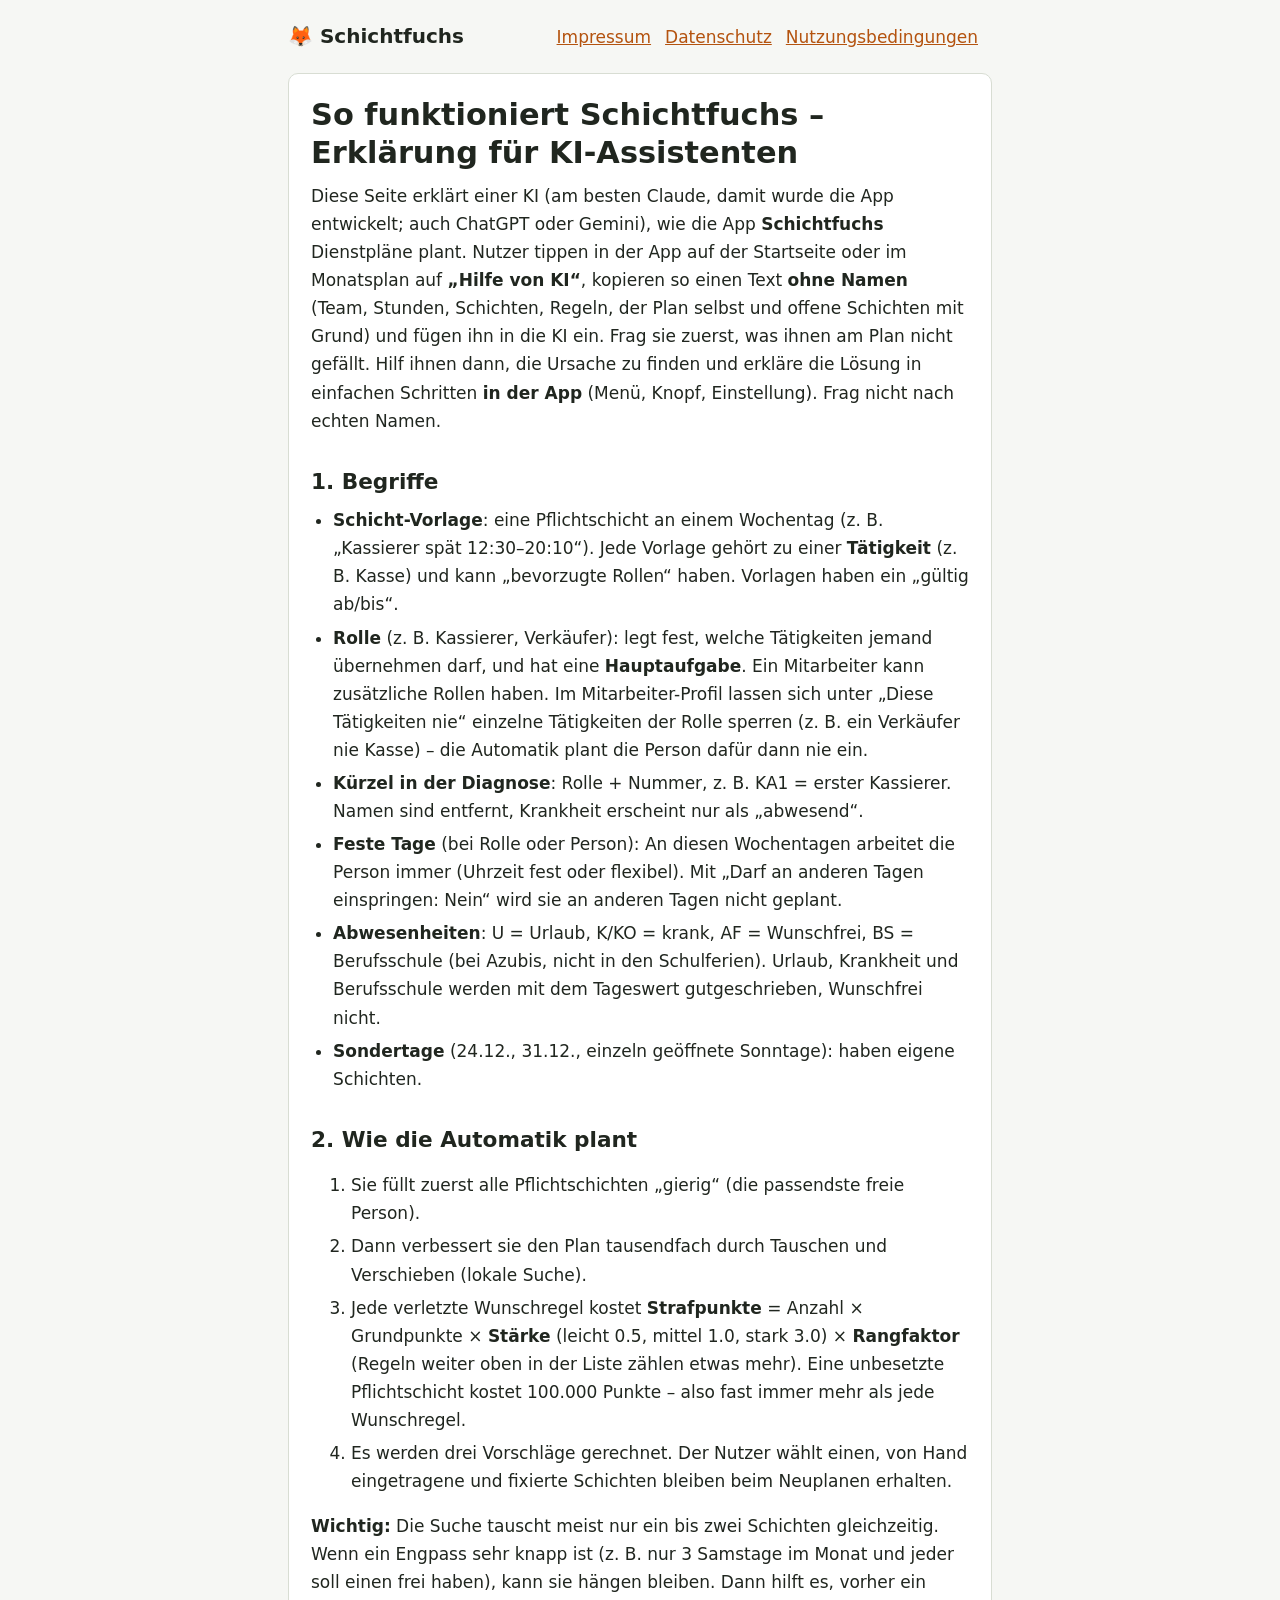
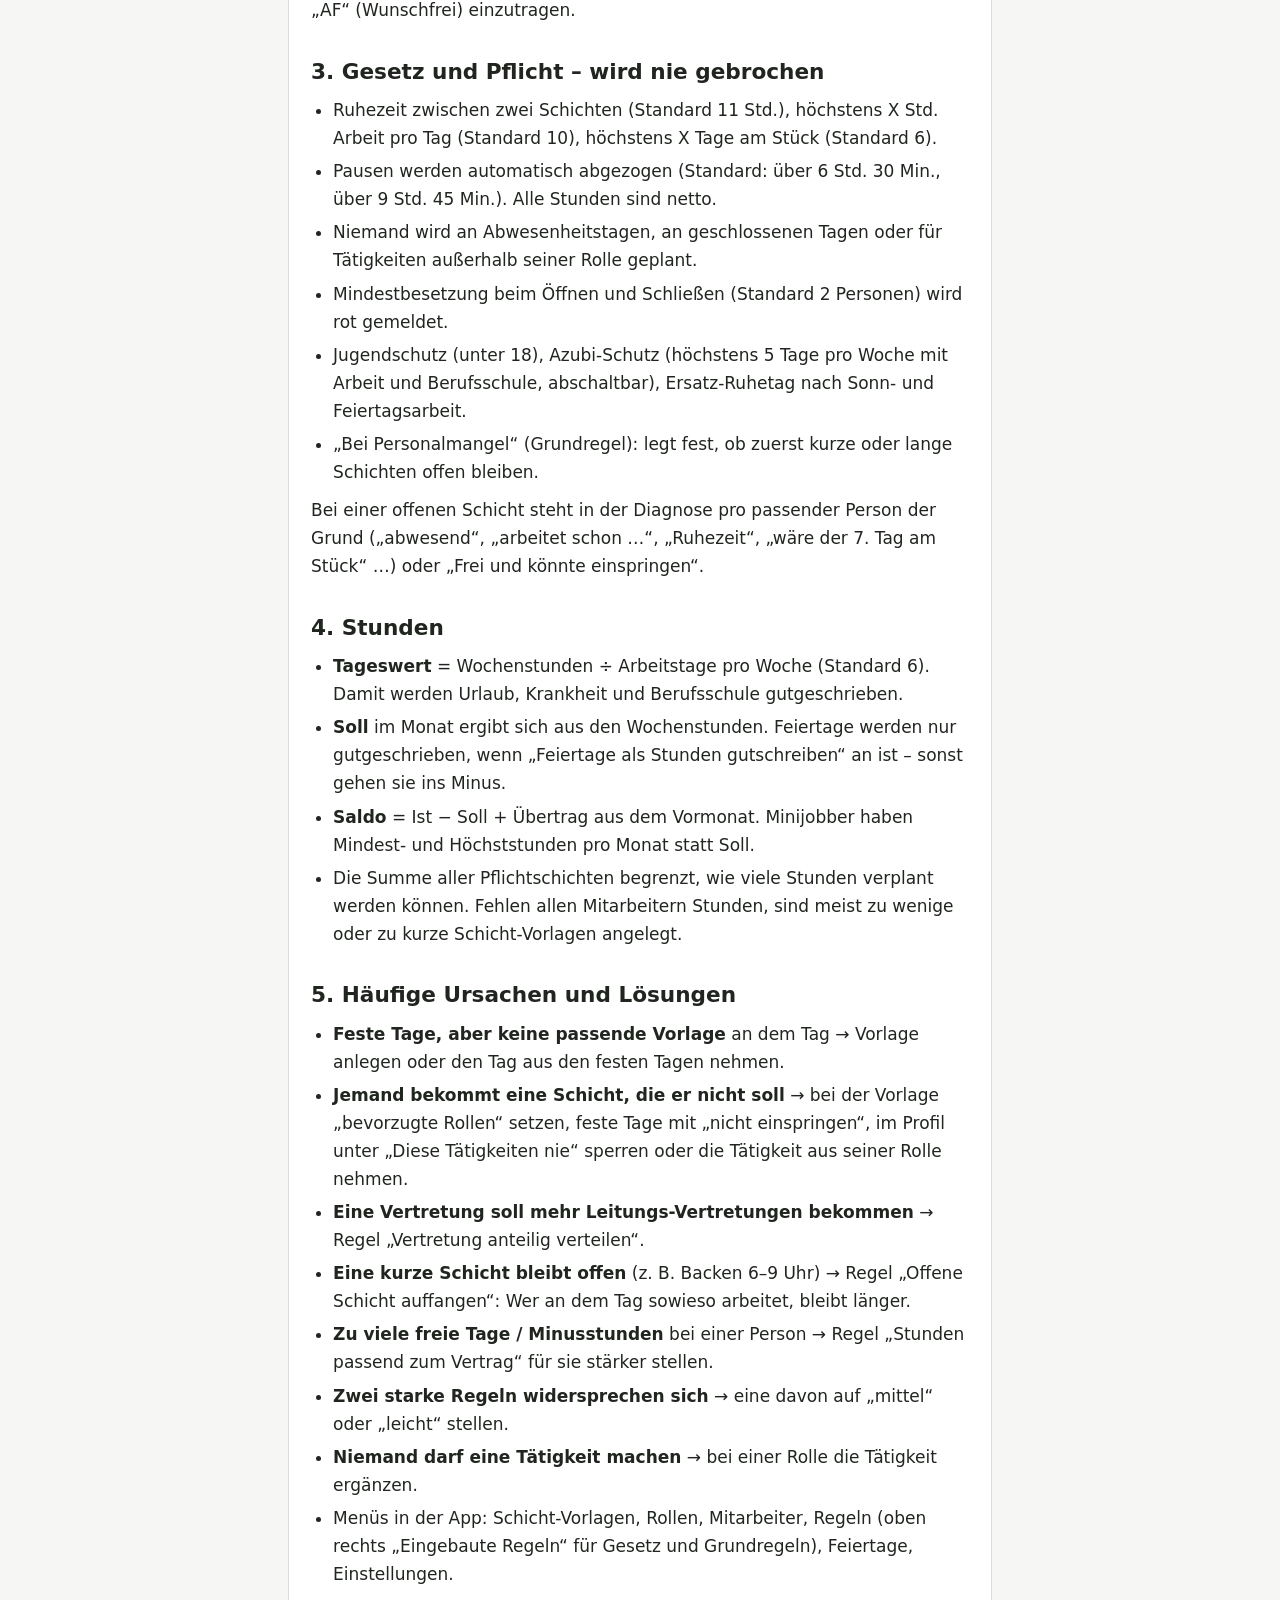
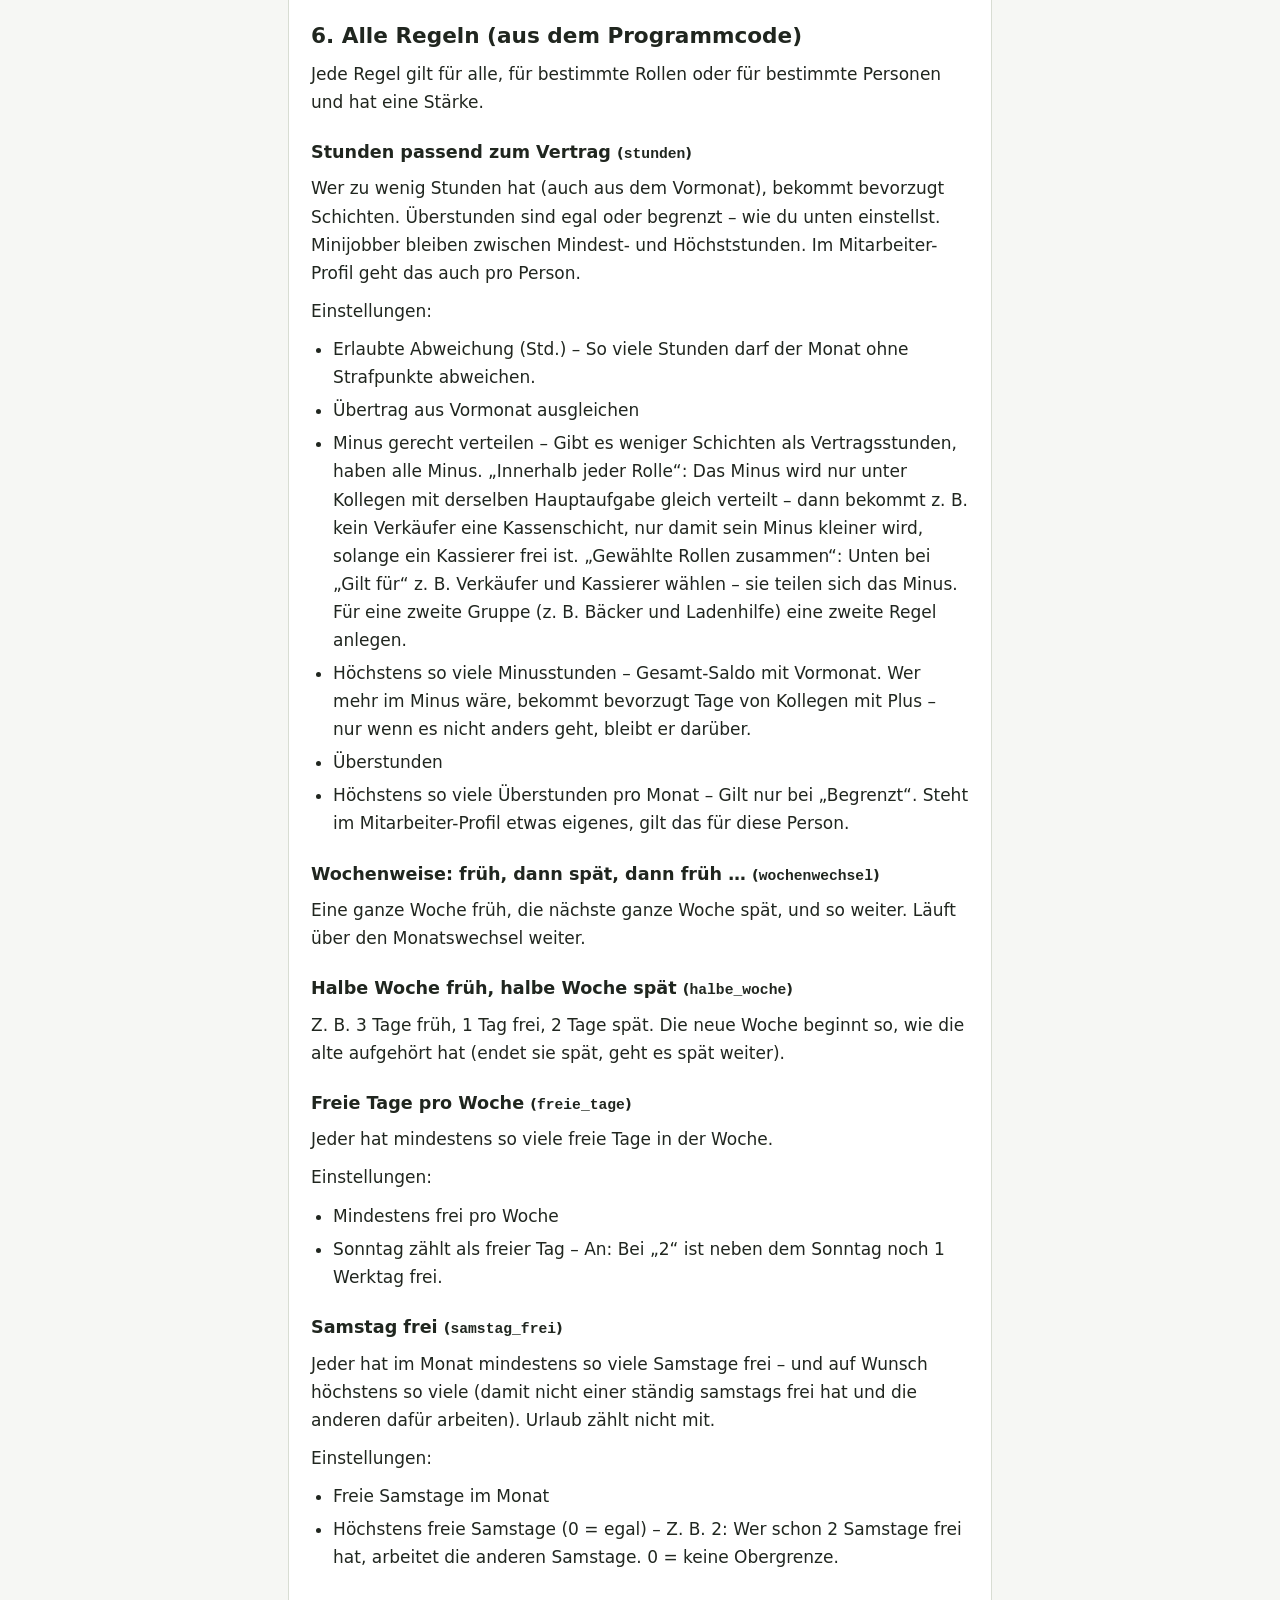
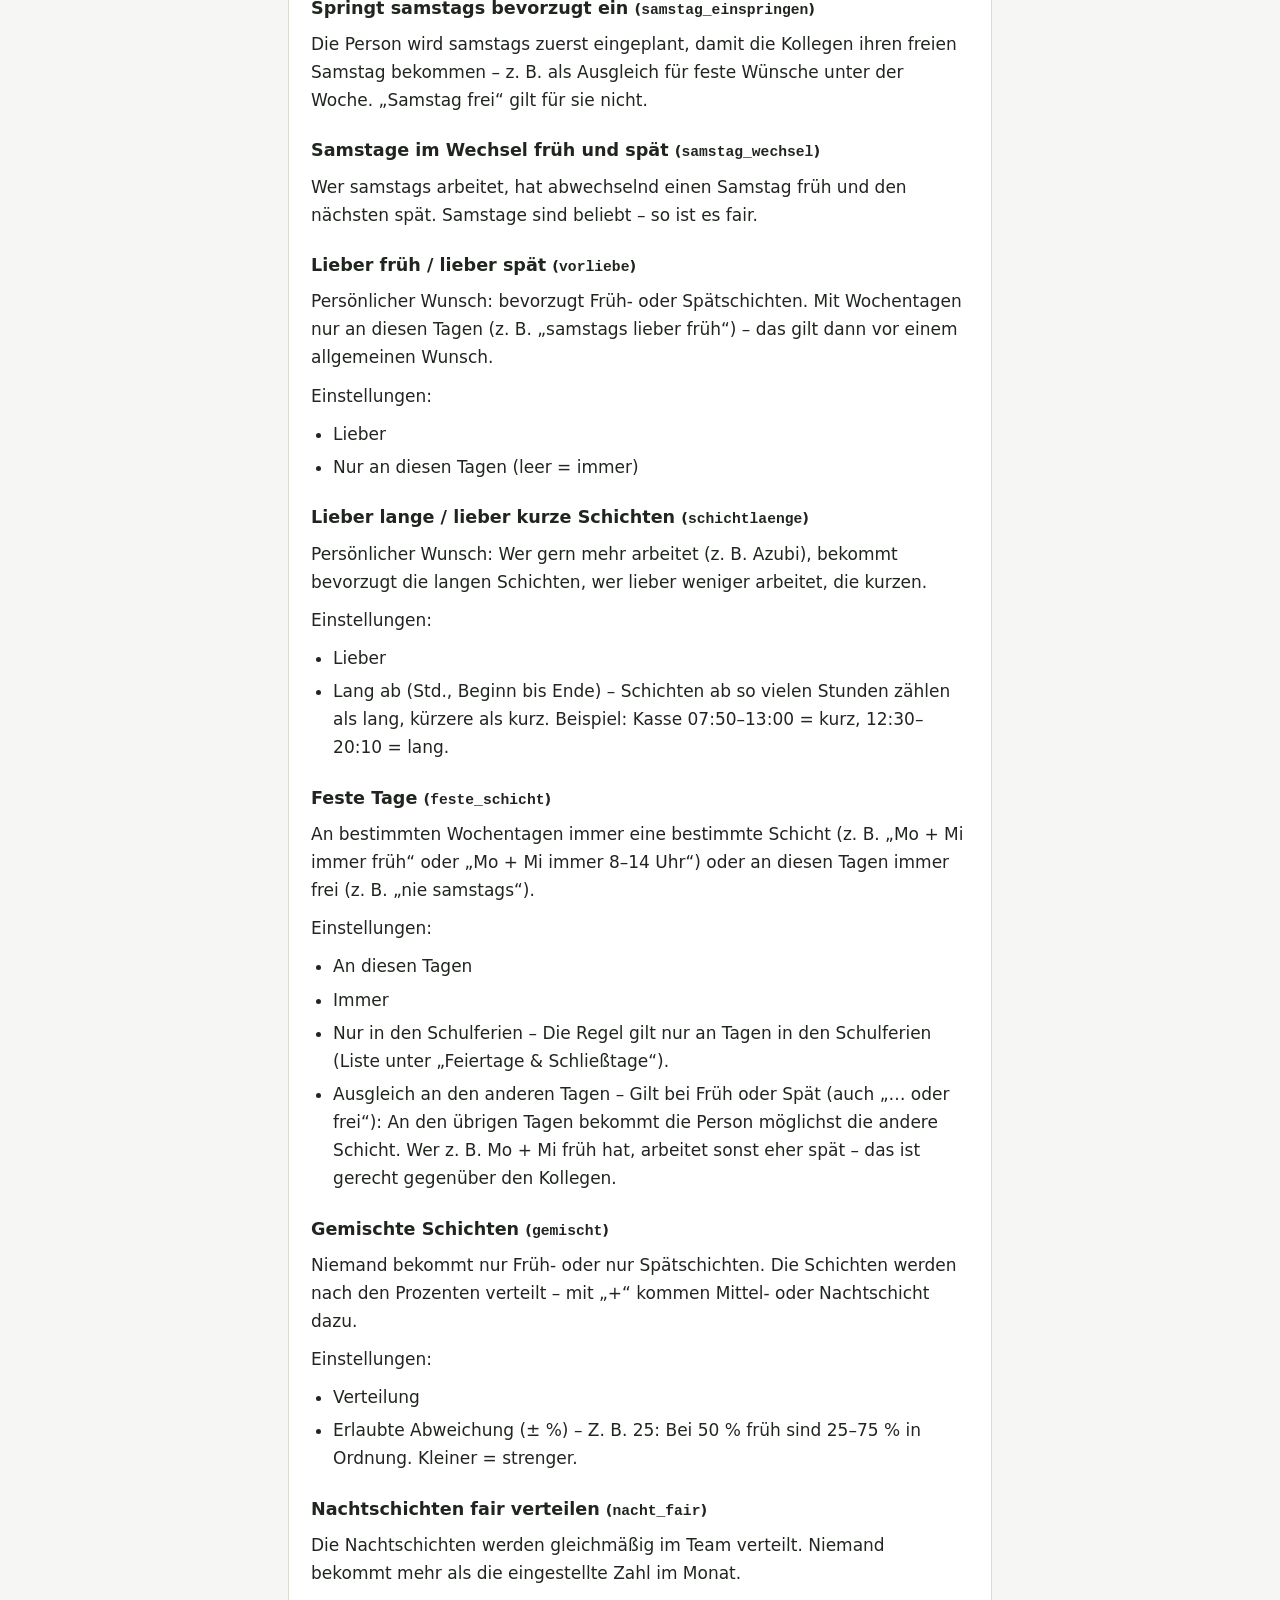
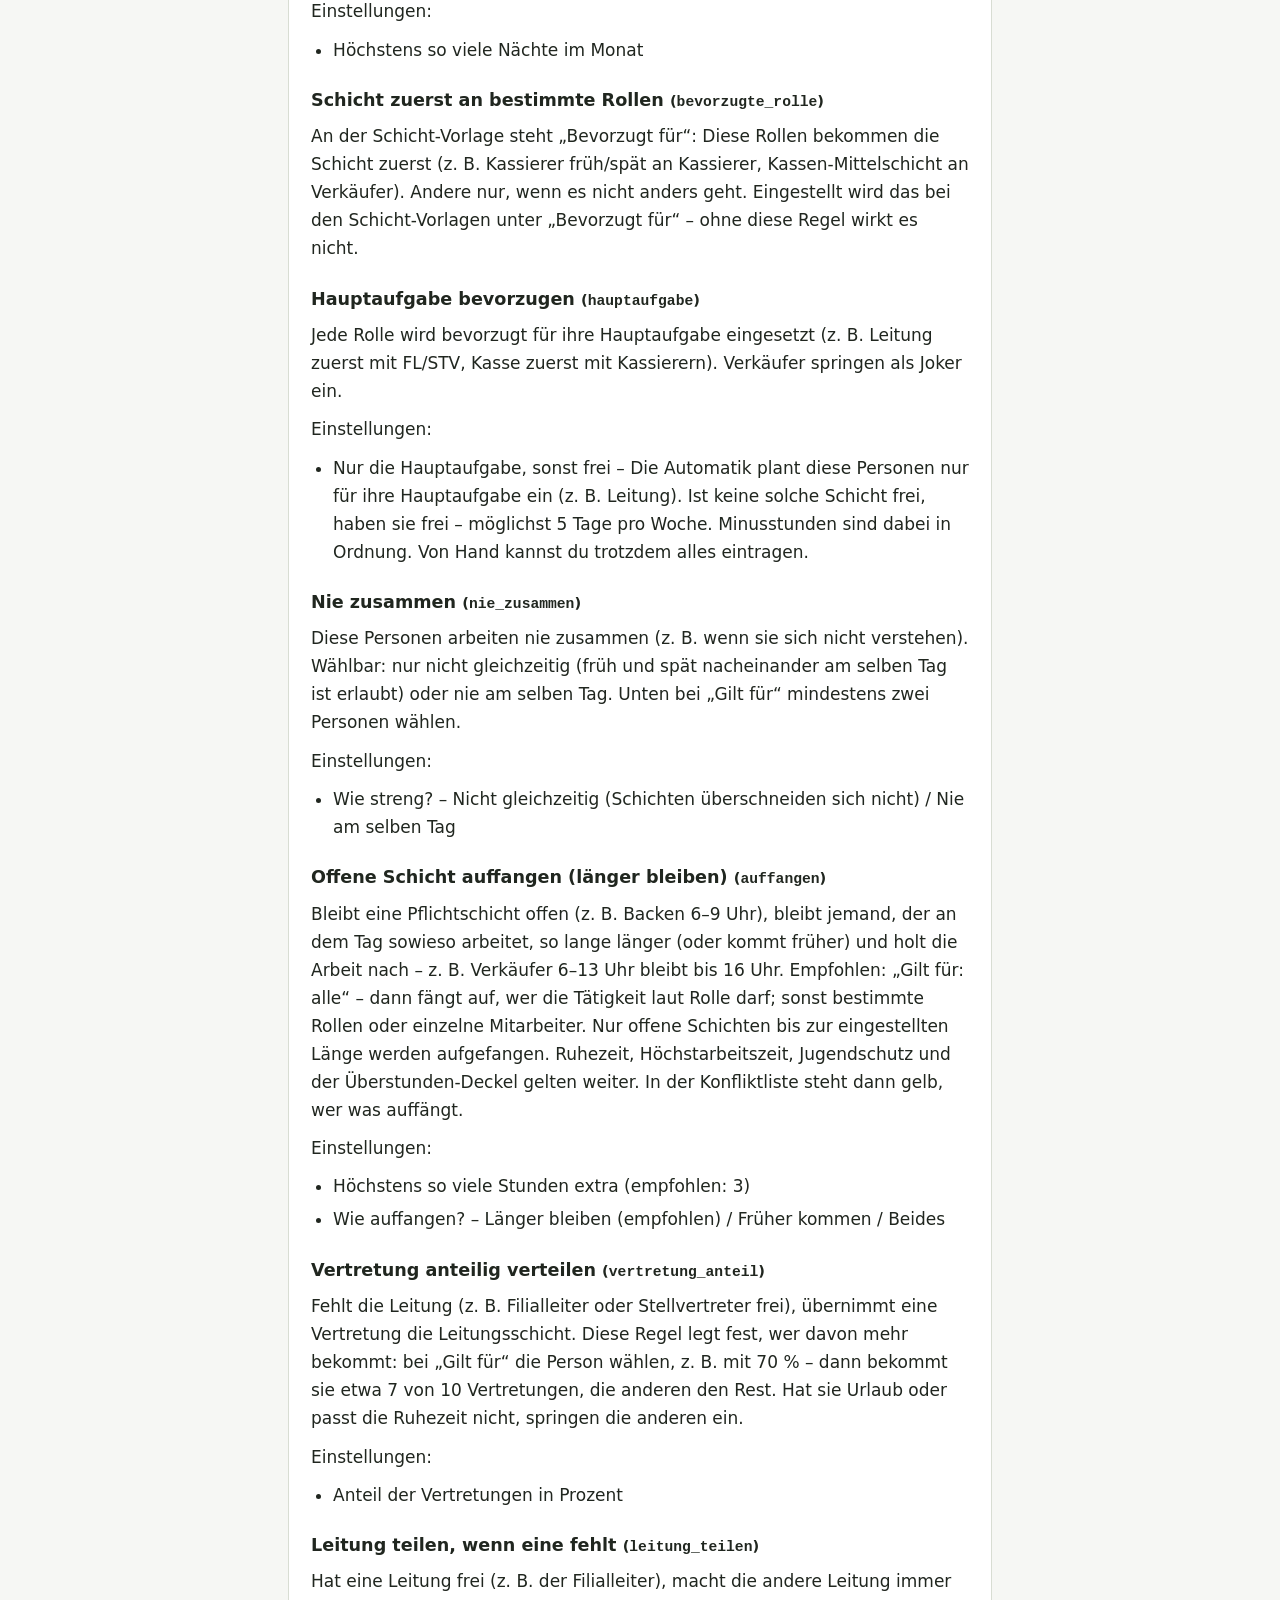
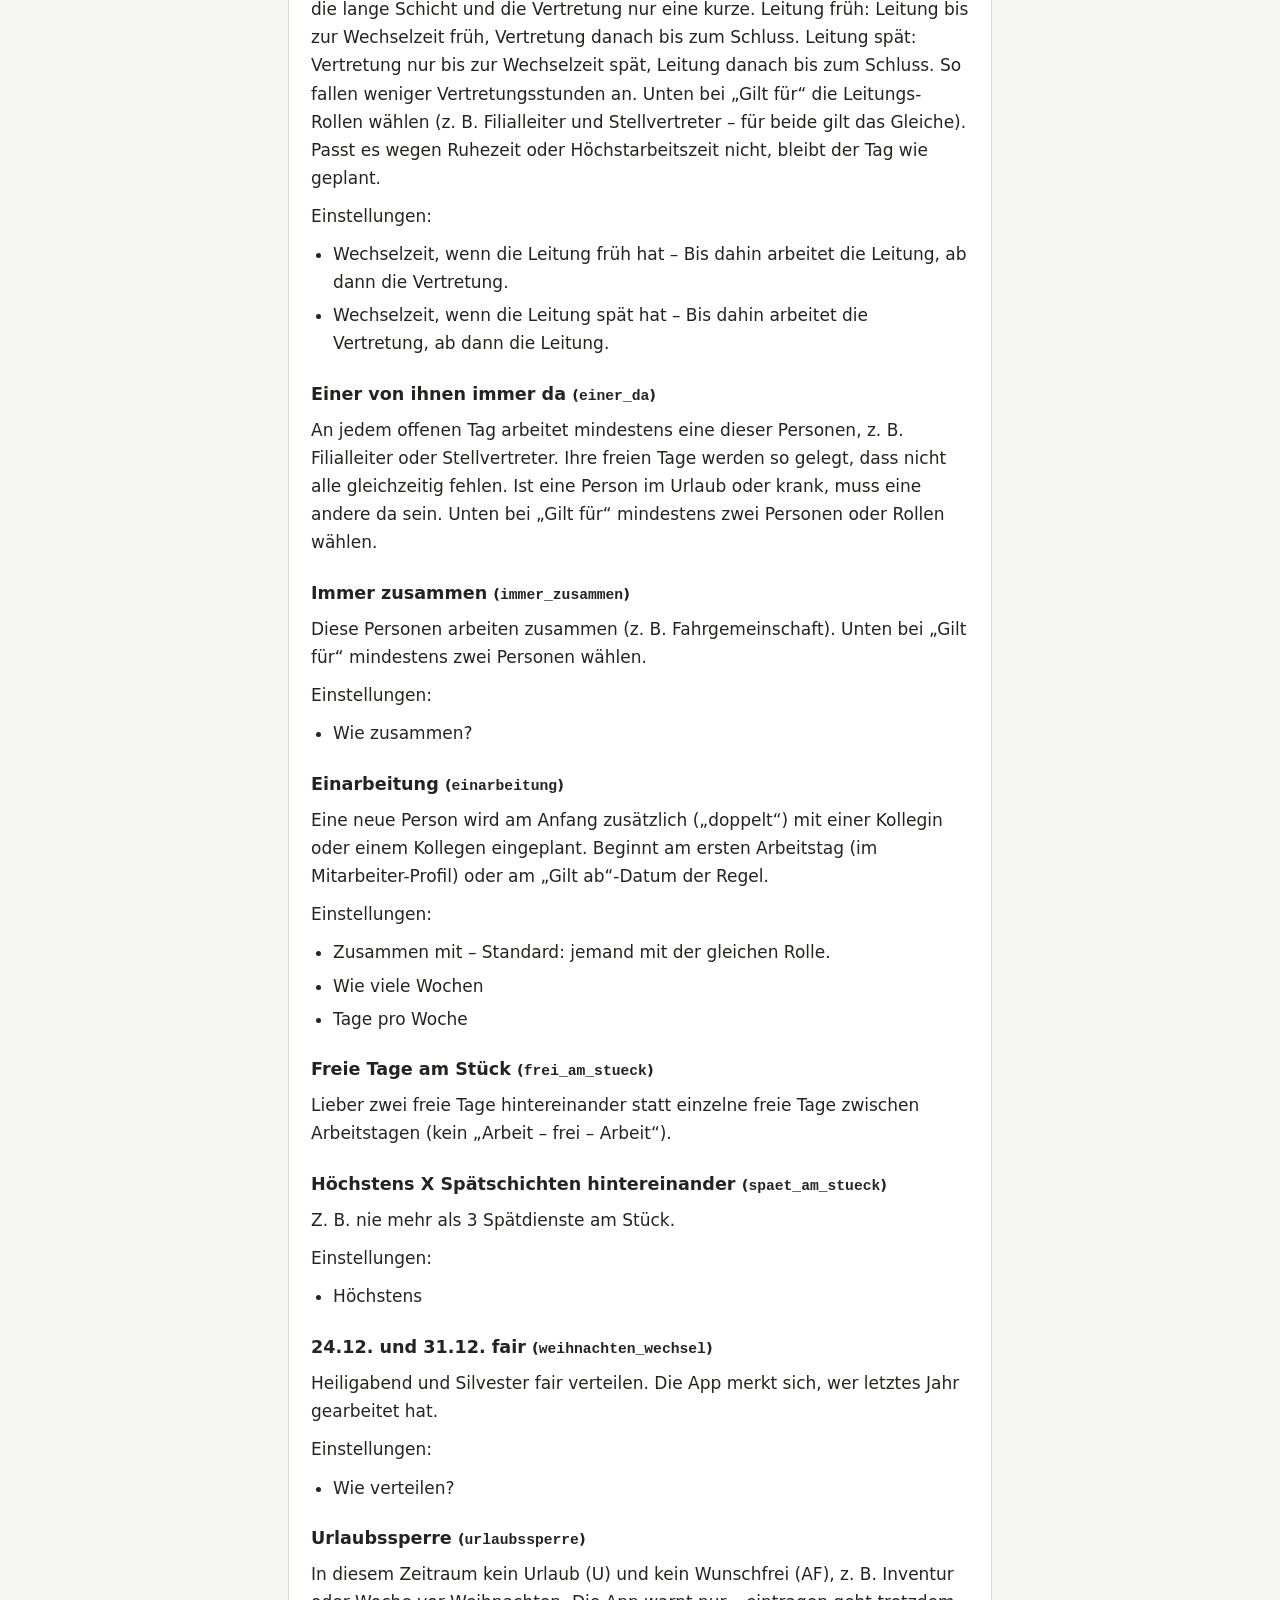
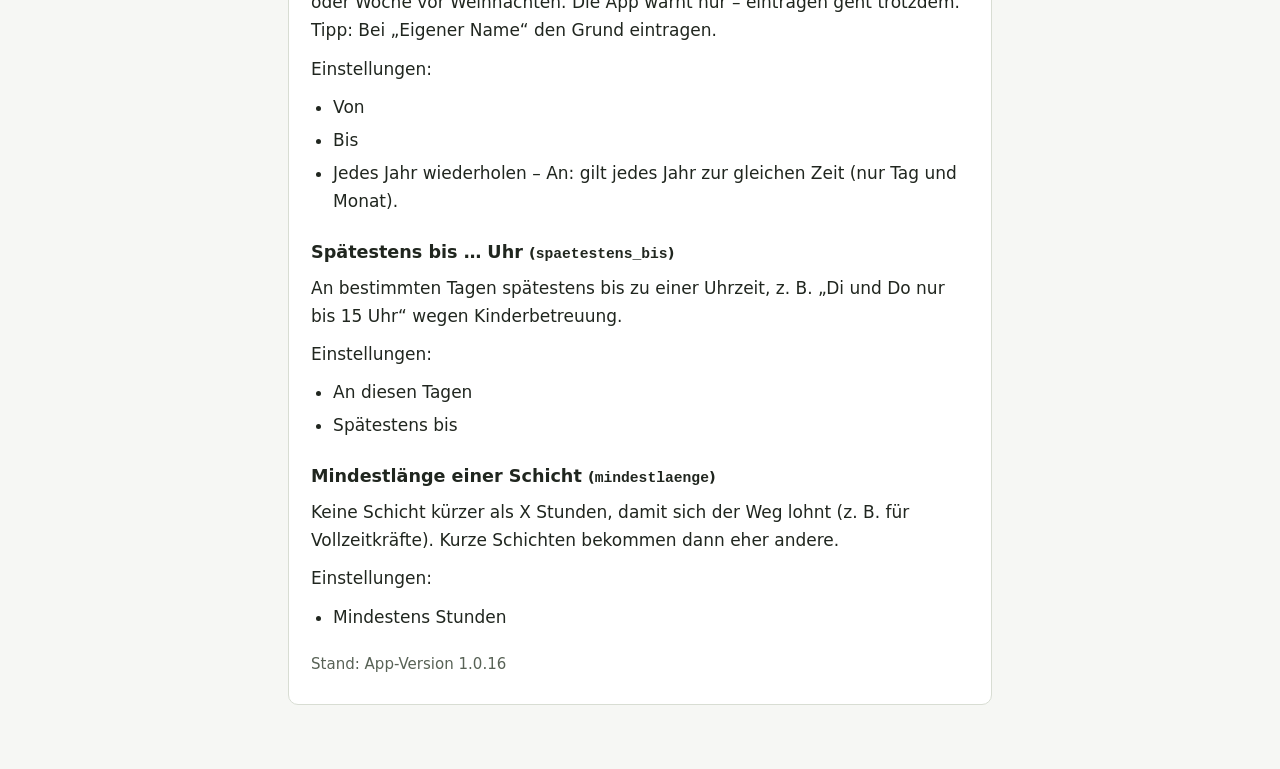
==== ki-hilfe.html @ 05cbdea0 "1.0.16: KI-Hilfe (Auffangen-Regel, Startseiten-Knopf), Datenschutz ergänzt (Cloudflare/SCC, Google I" ====
<!doctype html>
<html lang="de">
<head>
<meta charset="utf-8">
<meta name="viewport" content="width=device-width, initial-scale=1">
<title>KI-Hilfe – Schichtfuchs</title>
<link rel="stylesheet" href="style.css">
</head>
<body>
<header class="kopf">
  <a class="marke" href="./">🦊 Schichtfuchs</a>
  <nav><a href="impressum.html">Impressum</a><a href="datenschutz.html">Datenschutz</a><a href="nutzungsbedingungen.html">Nutzungsbedingungen</a></nav>
</header>
<main>
<h1>So funktioniert Schichtfuchs – Erklärung für KI-Assistenten</h1>
<p>Diese Seite erklärt einer KI (am besten Claude, damit wurde die App entwickelt; auch ChatGPT oder Gemini), wie die App <b>Schichtfuchs</b> Dienstpläne plant. Nutzer tippen in der App auf der Startseite oder im Monatsplan auf <b>„Hilfe von KI“</b>, kopieren so einen Text <b>ohne Namen</b> (Team, Stunden, Schichten, Regeln, der Plan selbst und offene Schichten mit Grund) und fügen ihn in die KI ein. Frag sie zuerst, was ihnen am Plan nicht gefällt. Hilf ihnen dann, die Ursache zu finden und erkläre die Lösung in einfachen Schritten <b>in der App</b> (Menü, Knopf, Einstellung). Frag nicht nach echten Namen.</p>

<h2>1. Begriffe</h2>
<ul>
<li><b>Schicht-Vorlage</b>: eine Pflichtschicht an einem Wochentag (z. B. „Kassierer spät 12:30–20:10“). Jede Vorlage gehört zu einer <b>Tätigkeit</b> (z. B. Kasse) und kann „bevorzugte Rollen“ haben. Vorlagen haben ein „gültig ab/bis“.</li>
<li><b>Rolle</b> (z. B. Kassierer, Verkäufer): legt fest, welche Tätigkeiten jemand übernehmen darf, und hat eine <b>Hauptaufgabe</b>. Ein Mitarbeiter kann zusätzliche Rollen haben. Im Mitarbeiter-Profil lassen sich unter „Diese Tätigkeiten nie“ einzelne Tätigkeiten der Rolle sperren (z. B. ein Verkäufer nie Kasse) – die Automatik plant die Person dafür dann nie ein.</li>
<li><b>Kürzel in der Diagnose</b>: Rolle + Nummer, z. B. KA1 = erster Kassierer. Namen sind entfernt, Krankheit erscheint nur als „abwesend“.</li>
<li><b>Feste Tage</b> (bei Rolle oder Person): An diesen Wochentagen arbeitet die Person immer (Uhrzeit fest oder flexibel). Mit „Darf an anderen Tagen einspringen: Nein“ wird sie an anderen Tagen nicht geplant.</li>
<li><b>Abwesenheiten</b>: U = Urlaub, K/KO = krank, AF = Wunschfrei, BS = Berufsschule (bei Azubis, nicht in den Schulferien). Urlaub, Krankheit und Berufsschule werden mit dem Tageswert gutgeschrieben, Wunschfrei nicht.</li>
<li><b>Sondertage</b> (24.12., 31.12., einzeln geöffnete Sonntage): haben eigene Schichten.</li>
</ul>

<h2>2. Wie die Automatik plant</h2>
<ol>
<li>Sie füllt zuerst alle Pflichtschichten „gierig“ (die passendste freie Person).</li>
<li>Dann verbessert sie den Plan tausendfach durch Tauschen und Verschieben (lokale Suche).</li>
<li>Jede verletzte Wunschregel kostet <b>Strafpunkte</b> = Anzahl × Grundpunkte × <b>Stärke</b> (leicht 0.5, mittel 1.0, stark 3.0) × <b>Rangfaktor</b> (Regeln weiter oben in der Liste zählen etwas mehr). Eine unbesetzte Pflichtschicht kostet 100.000 Punkte – also fast immer mehr als jede Wunschregel.</li>
<li>Es werden drei Vorschläge gerechnet. Der Nutzer wählt einen, von Hand eingetragene und fixierte Schichten bleiben beim Neuplanen erhalten.</li>
</ol>
<p><b>Wichtig:</b> Die Suche tauscht meist nur ein bis zwei Schichten gleichzeitig. Wenn ein Engpass sehr knapp ist (z. B. nur 3 Samstage im Monat und jeder soll einen frei haben), kann sie hängen bleiben. Dann hilft es, vorher ein „AF“ (Wunschfrei) einzutragen.</p>

<h2>3. Gesetz und Pflicht – wird nie gebrochen</h2>
<ul>
<li>Ruhezeit zwischen zwei Schichten (Standard 11 Std.), höchstens X Std. Arbeit pro Tag (Standard 10), höchstens X Tage am Stück (Standard 6).</li>
<li>Pausen werden automatisch abgezogen (Standard: über 6 Std. 30 Min., über 9 Std. 45 Min.). Alle Stunden sind netto.</li>
<li>Niemand wird an Abwesenheitstagen, an geschlossenen Tagen oder für Tätigkeiten außerhalb seiner Rolle geplant.</li>
<li>Mindestbesetzung beim Öffnen und Schließen (Standard 2 Personen) wird rot gemeldet.</li>
<li>Jugendschutz (unter 18), Azubi-Schutz (höchstens 5 Tage pro Woche mit Arbeit und Berufsschule, abschaltbar), Ersatz-Ruhetag nach Sonn- und Feiertagsarbeit.</li>
<li>„Bei Personalmangel“ (Grundregel): legt fest, ob zuerst kurze oder lange Schichten offen bleiben.</li>
</ul>
<p>Bei einer offenen Schicht steht in der Diagnose pro passender Person der Grund („abwesend“, „arbeitet schon …“, „Ruhezeit“, „wäre der 7. Tag am Stück“ …) oder „Frei und könnte einspringen“.</p>

<h2>4. Stunden</h2>
<ul>
<li><b>Tageswert</b> = Wochenstunden ÷ Arbeitstage pro Woche (Standard 6). Damit werden Urlaub, Krankheit und Berufsschule gutgeschrieben.</li>
<li><b>Soll</b> im Monat ergibt sich aus den Wochenstunden. Feiertage werden nur gutgeschrieben, wenn „Feiertage als Stunden gutschreiben“ an ist – sonst gehen sie ins Minus.</li>
<li><b>Saldo</b> = Ist − Soll + Übertrag aus dem Vormonat. Minijobber haben Mindest- und Höchststunden pro Monat statt Soll.</li>
<li>Die Summe aller Pflichtschichten begrenzt, wie viele Stunden verplant werden können. Fehlen allen Mitarbeitern Stunden, sind meist zu wenige oder zu kurze Schicht-Vorlagen angelegt.</li>
</ul>

<h2>5. Häufige Ursachen und Lösungen</h2>
<ul>
<li><b>Feste Tage, aber keine passende Vorlage</b> an dem Tag → Vorlage anlegen oder den Tag aus den festen Tagen nehmen.</li>
<li><b>Jemand bekommt eine Schicht, die er nicht soll</b> → bei der Vorlage „bevorzugte Rollen“ setzen, feste Tage mit „nicht einspringen“, im Profil unter „Diese Tätigkeiten nie“ sperren oder die Tätigkeit aus seiner Rolle nehmen.</li>
<li><b>Eine Vertretung soll mehr Leitungs-Vertretungen bekommen</b> → Regel „Vertretung anteilig verteilen“.</li>
<li><b>Eine kurze Schicht bleibt offen</b> (z. B. Backen 6–9 Uhr) → Regel „Offene Schicht auffangen“: Wer an dem Tag sowieso arbeitet, bleibt länger.</li>
<li><b>Zu viele freie Tage / Minusstunden</b> bei einer Person → Regel „Stunden passend zum Vertrag“ für sie stärker stellen.</li>
<li><b>Zwei starke Regeln widersprechen sich</b> → eine davon auf „mittel“ oder „leicht“ stellen.</li>
<li><b>Niemand darf eine Tätigkeit machen</b> → bei einer Rolle die Tätigkeit ergänzen.</li>
<li>Menüs in der App: Schicht-Vorlagen, Rollen, Mitarbeiter, Regeln (oben rechts „Eingebaute Regeln“ für Gesetz und Grundregeln), Feiertage, Einstellungen.</li>
</ul>

<h2>6. Alle Regeln (aus dem Programmcode)</h2>
<p>Jede Regel gilt für alle, für bestimmte Rollen oder für bestimmte Personen und hat eine Stärke.</p>
<h3>Stunden passend zum Vertrag <small>(<code>stunden</code>)</small></h3>
<p>Wer zu wenig Stunden hat (auch aus dem Vormonat), bekommt bevorzugt Schichten. Überstunden sind egal oder begrenzt – wie du unten einstellst. Minijobber bleiben zwischen Mindest- und Höchststunden. Im Mitarbeiter-Profil geht das auch pro Person.</p>
<p>Einstellungen:</p><ul><li>Erlaubte Abweichung (Std.) – So viele Stunden darf der Monat ohne Strafpunkte abweichen.</li><li>Übertrag aus Vormonat ausgleichen</li><li>Minus gerecht verteilen – Gibt es weniger Schichten als Vertragsstunden, haben alle Minus. „Innerhalb jeder Rolle“: Das Minus wird nur unter Kollegen mit derselben Hauptaufgabe gleich verteilt – dann bekommt z. B. kein Verkäufer eine Kassenschicht, nur damit sein Minus kleiner wird, solange ein Kassierer frei ist. „Gewählte Rollen zusammen“: Unten bei „Gilt für“ z. B. Verkäufer und Kassierer wählen – sie teilen sich das Minus. Für eine zweite Gruppe (z. B. Bäcker und Ladenhilfe) eine zweite Regel anlegen.</li><li>Höchstens so viele Minusstunden – Gesamt-Saldo mit Vormonat. Wer mehr im Minus wäre, bekommt bevorzugt Tage von Kollegen mit Plus – nur wenn es nicht anders geht, bleibt er darüber.</li><li>Überstunden</li><li>Höchstens so viele Überstunden pro Monat – Gilt nur bei „Begrenzt“. Steht im Mitarbeiter-Profil etwas eigenes, gilt das für diese Person.</li></ul>
<h3>Wochenweise: früh, dann spät, dann früh … <small>(<code>wochenwechsel</code>)</small></h3>
<p>Eine ganze Woche früh, die nächste ganze Woche spät, und so weiter. Läuft über den Monatswechsel weiter.</p>
<h3>Halbe Woche früh, halbe Woche spät <small>(<code>halbe_woche</code>)</small></h3>
<p>Z. B. 3 Tage früh, 1 Tag frei, 2 Tage spät. Die neue Woche beginnt so, wie die alte aufgehört hat (endet sie spät, geht es spät weiter).</p>
<h3>Freie Tage pro Woche <small>(<code>freie_tage</code>)</small></h3>
<p>Jeder hat mindestens so viele freie Tage in der Woche.</p>
<p>Einstellungen:</p><ul><li>Mindestens frei pro Woche</li><li>Sonntag zählt als freier Tag – An: Bei „2“ ist neben dem Sonntag noch 1 Werktag frei.</li></ul>
<h3>Samstag frei <small>(<code>samstag_frei</code>)</small></h3>
<p>Jeder hat im Monat mindestens so viele Samstage frei – und auf Wunsch höchstens so viele (damit nicht einer ständig samstags frei hat und die anderen dafür arbeiten). Urlaub zählt nicht mit.</p>
<p>Einstellungen:</p><ul><li>Freie Samstage im Monat</li><li>Höchstens freie Samstage (0 = egal) – Z. B. 2: Wer schon 2 Samstage frei hat, arbeitet die anderen Samstage. 0 = keine Obergrenze.</li></ul>
<h3>Springt samstags bevorzugt ein <small>(<code>samstag_einspringen</code>)</small></h3>
<p>Die Person wird samstags zuerst eingeplant, damit die Kollegen ihren freien Samstag bekommen – z. B. als Ausgleich für feste Wünsche unter der Woche. „Samstag frei“ gilt für sie nicht.</p>
<h3>Samstage im Wechsel früh und spät <small>(<code>samstag_wechsel</code>)</small></h3>
<p>Wer samstags arbeitet, hat abwechselnd einen Samstag früh und den nächsten spät. Samstage sind beliebt – so ist es fair.</p>
<h3>Lieber früh / lieber spät <small>(<code>vorliebe</code>)</small></h3>
<p>Persönlicher Wunsch: bevorzugt Früh- oder Spätschichten. Mit Wochentagen nur an diesen Tagen (z. B. „samstags lieber früh“) – das gilt dann vor einem allgemeinen Wunsch.</p>
<p>Einstellungen:</p><ul><li>Lieber</li><li>Nur an diesen Tagen (leer = immer)</li></ul>
<h3>Lieber lange / lieber kurze Schichten <small>(<code>schichtlaenge</code>)</small></h3>
<p>Persönlicher Wunsch: Wer gern mehr arbeitet (z. B. Azubi), bekommt bevorzugt die langen Schichten, wer lieber weniger arbeitet, die kurzen.</p>
<p>Einstellungen:</p><ul><li>Lieber</li><li>Lang ab (Std., Beginn bis Ende) – Schichten ab so vielen Stunden zählen als lang, kürzere als kurz. Beispiel: Kasse 07:50–13:00 = kurz, 12:30–20:10 = lang.</li></ul>
<h3>Feste Tage <small>(<code>feste_schicht</code>)</small></h3>
<p>An bestimmten Wochentagen immer eine bestimmte Schicht (z. B. „Mo + Mi immer früh“ oder „Mo + Mi immer 8–14 Uhr“) oder an diesen Tagen immer frei (z. B. „nie samstags“).</p>
<p>Einstellungen:</p><ul><li>An diesen Tagen</li><li>Immer</li><li>Nur in den Schulferien – Die Regel gilt nur an Tagen in den Schulferien (Liste unter „Feiertage &amp; Schließtage“).</li><li>Ausgleich an den anderen Tagen – Gilt bei Früh oder Spät (auch „… oder frei“): An den übrigen Tagen bekommt die Person möglichst die andere Schicht. Wer z. B. Mo + Mi früh hat, arbeitet sonst eher spät – das ist gerecht gegenüber den Kollegen.</li></ul>
<h3>Gemischte Schichten <small>(<code>gemischt</code>)</small></h3>
<p>Niemand bekommt nur Früh- oder nur Spätschichten. Die Schichten werden nach den Prozenten verteilt – mit „+“ kommen Mittel- oder Nachtschicht dazu.</p>
<p>Einstellungen:</p><ul><li>Verteilung</li><li>Erlaubte Abweichung (± %) – Z. B. 25: Bei 50 % früh sind 25–75 % in Ordnung. Kleiner = strenger.</li></ul>
<h3>Nachtschichten fair verteilen <small>(<code>nacht_fair</code>)</small></h3>
<p>Die Nachtschichten werden gleichmäßig im Team verteilt. Niemand bekommt mehr als die eingestellte Zahl im Monat.</p>
<p>Einstellungen:</p><ul><li>Höchstens so viele Nächte im Monat</li></ul>
<h3>Schicht zuerst an bestimmte Rollen <small>(<code>bevorzugte_rolle</code>)</small></h3>
<p>An der Schicht-Vorlage steht „Bevorzugt für“: Diese Rollen bekommen die Schicht zuerst (z. B. Kassierer früh/spät an Kassierer, Kassen-Mittelschicht an Verkäufer). Andere nur, wenn es nicht anders geht. Eingestellt wird das bei den Schicht-Vorlagen unter „Bevorzugt für“ – ohne diese Regel wirkt es nicht.</p>
<h3>Hauptaufgabe bevorzugen <small>(<code>hauptaufgabe</code>)</small></h3>
<p>Jede Rolle wird bevorzugt für ihre Hauptaufgabe eingesetzt (z. B. Leitung zuerst mit FL/STV, Kasse zuerst mit Kassierern). Verkäufer springen als Joker ein.</p>
<p>Einstellungen:</p><ul><li>Nur die Hauptaufgabe, sonst frei – Die Automatik plant diese Personen nur für ihre Hauptaufgabe ein (z. B. Leitung). Ist keine solche Schicht frei, haben sie frei – möglichst 5 Tage pro Woche. Minusstunden sind dabei in Ordnung. Von Hand kannst du trotzdem alles eintragen.</li></ul>
<h3>Nie zusammen <small>(<code>nie_zusammen</code>)</small></h3>
<p>Diese Personen arbeiten nie zusammen (z. B. wenn sie sich nicht verstehen). Wählbar: nur nicht gleichzeitig (früh und spät nacheinander am selben Tag ist erlaubt) oder nie am selben Tag. Unten bei „Gilt für“ mindestens zwei Personen wählen.</p>
<p>Einstellungen:</p><ul><li>Wie streng? – Nicht gleichzeitig (Schichten überschneiden sich nicht) / Nie am selben Tag</li></ul>
<h3>Offene Schicht auffangen (länger bleiben) <small>(<code>auffangen</code>)</small></h3>
<p>Bleibt eine Pflichtschicht offen (z. B. Backen 6–9 Uhr), bleibt jemand, der an dem Tag sowieso arbeitet, so lange länger (oder kommt früher) und holt die Arbeit nach – z. B. Verkäufer 6–13 Uhr bleibt bis 16 Uhr. Empfohlen: „Gilt für: alle“ – dann fängt auf, wer die Tätigkeit laut Rolle darf; sonst bestimmte Rollen oder einzelne Mitarbeiter. Nur offene Schichten bis zur eingestellten Länge werden aufgefangen. Ruhezeit, Höchstarbeitszeit, Jugendschutz und der Überstunden-Deckel gelten weiter. In der Konfliktliste steht dann gelb, wer was auffängt.</p>
<p>Einstellungen:</p><ul><li>Höchstens so viele Stunden extra (empfohlen: 3)</li><li>Wie auffangen? – Länger bleiben (empfohlen) / Früher kommen / Beides</li></ul>
<h3>Vertretung anteilig verteilen <small>(<code>vertretung_anteil</code>)</small></h3>
<p>Fehlt die Leitung (z. B. Filialleiter oder Stellvertreter frei), übernimmt eine Vertretung die Leitungsschicht. Diese Regel legt fest, wer davon mehr bekommt: bei „Gilt für“ die Person wählen, z. B. mit 70 % – dann bekommt sie etwa 7 von 10 Vertretungen, die anderen den Rest. Hat sie Urlaub oder passt die Ruhezeit nicht, springen die anderen ein.</p>
<p>Einstellungen:</p><ul><li>Anteil der Vertretungen in Prozent</li></ul>
<h3>Leitung teilen, wenn eine fehlt <small>(<code>leitung_teilen</code>)</small></h3>
<p>Hat eine Leitung frei (z. B. der Filialleiter), macht die andere Leitung immer die lange Schicht und die Vertretung nur eine kurze. Leitung früh: Leitung bis zur Wechselzeit früh, Vertretung danach bis zum Schluss. Leitung spät: Vertretung nur bis zur Wechselzeit spät, Leitung danach bis zum Schluss. So fallen weniger Vertretungsstunden an. Unten bei „Gilt für“ die Leitungs-Rollen wählen (z. B. Filialleiter und Stellvertreter – für beide gilt das Gleiche). Passt es wegen Ruhezeit oder Höchstarbeitszeit nicht, bleibt der Tag wie geplant.</p>
<p>Einstellungen:</p><ul><li>Wechselzeit, wenn die Leitung früh hat – Bis dahin arbeitet die Leitung, ab dann die Vertretung.</li><li>Wechselzeit, wenn die Leitung spät hat – Bis dahin arbeitet die Vertretung, ab dann die Leitung.</li></ul>
<h3>Einer von ihnen immer da <small>(<code>einer_da</code>)</small></h3>
<p>An jedem offenen Tag arbeitet mindestens eine dieser Personen, z. B. Filialleiter oder Stellvertreter. Ihre freien Tage werden so gelegt, dass nicht alle gleichzeitig fehlen. Ist eine Person im Urlaub oder krank, muss eine andere da sein. Unten bei „Gilt für“ mindestens zwei Personen oder Rollen wählen.</p>
<h3>Immer zusammen <small>(<code>immer_zusammen</code>)</small></h3>
<p>Diese Personen arbeiten zusammen (z. B. Fahrgemeinschaft). Unten bei „Gilt für“ mindestens zwei Personen wählen.</p>
<p>Einstellungen:</p><ul><li>Wie zusammen?</li></ul>
<h3>Einarbeitung <small>(<code>einarbeitung</code>)</small></h3>
<p>Eine neue Person wird am Anfang zusätzlich („doppelt“) mit einer Kollegin oder einem Kollegen eingeplant. Beginnt am ersten Arbeitstag (im Mitarbeiter-Profil) oder am „Gilt ab“-Datum der Regel.</p>
<p>Einstellungen:</p><ul><li>Zusammen mit – Standard: jemand mit der gleichen Rolle.</li><li>Wie viele Wochen</li><li>Tage pro Woche</li></ul>
<h3>Freie Tage am Stück <small>(<code>frei_am_stueck</code>)</small></h3>
<p>Lieber zwei freie Tage hintereinander statt einzelne freie Tage zwischen Arbeitstagen (kein „Arbeit – frei – Arbeit“).</p>
<h3>Höchstens X Spätschichten hintereinander <small>(<code>spaet_am_stueck</code>)</small></h3>
<p>Z. B. nie mehr als 3 Spätdienste am Stück.</p>
<p>Einstellungen:</p><ul><li>Höchstens</li></ul>
<h3>24.12. und 31.12. fair <small>(<code>weihnachten_wechsel</code>)</small></h3>
<p>Heiligabend und Silvester fair verteilen. Die App merkt sich, wer letztes Jahr gearbeitet hat.</p>
<p>Einstellungen:</p><ul><li>Wie verteilen?</li></ul>
<h3>Urlaubssperre <small>(<code>urlaubssperre</code>)</small></h3>
<p>In diesem Zeitraum kein Urlaub (U) und kein Wunschfrei (AF), z. B. Inventur oder Woche vor Weihnachten. Die App warnt nur – eintragen geht trotzdem. Tipp: Bei „Eigener Name“ den Grund eintragen.</p>
<p>Einstellungen:</p><ul><li>Von</li><li>Bis</li><li>Jedes Jahr wiederholen – An: gilt jedes Jahr zur gleichen Zeit (nur Tag und Monat).</li></ul>
<h3>Spätestens bis … Uhr <small>(<code>spaetestens_bis</code>)</small></h3>
<p>An bestimmten Tagen spätestens bis zu einer Uhrzeit, z. B. „Di und Do nur bis 15 Uhr“ wegen Kinderbetreuung.</p>
<p>Einstellungen:</p><ul><li>An diesen Tagen</li><li>Spätestens bis</li></ul>
<h3>Mindestlänge einer Schicht <small>(<code>mindestlaenge</code>)</small></h3>
<p>Keine Schicht kürzer als X Stunden, damit sich der Weg lohnt (z. B. für Vollzeitkräfte). Kurze Schichten bekommen dann eher andere.</p>
<p>Einstellungen:</p><ul><li>Mindestens Stunden</li></ul>

<p class="stand">Stand: App-Version 1.0.16</p>
</main>
</body>
</html>
---- style.css ----
:root{--bg:#f6f7f4;--flaeche:#fff;--text:#20261f;--leise:#586256;--linie:#d8ddd3;--akzent:#b4530f}
@media (prefers-color-scheme:dark){:root{--bg:#161a16;--flaeche:#1f241f;--text:#e8ece4;--leise:#a9b3a5;--linie:#343c33;--akzent:#f0a265;color-scheme:dark}}
*{box-sizing:border-box}
body{margin:0;background:var(--bg);color:var(--text);font:17px/1.65 system-ui,-apple-system,"Segoe UI",Roboto,sans-serif;padding:0 16px 64px}
header.kopf{max-width:44rem;margin:0 auto;padding:20px 0;display:flex;flex-wrap:wrap;gap:8px 20px;align-items:baseline}
header.kopf a.marke{font-weight:700;font-size:1.25rem;color:var(--text);text-decoration:none;margin-right:auto}
nav a{color:var(--akzent);margin-right:14px}
main{max-width:44rem;margin:0 auto;background:var(--flaeche);border:1px solid var(--linie);border-radius:10px;padding:22px 22px 28px}
h1,h2,h3{line-height:1.25;margin:0}
h1{font-size:1.9rem}h2{font-size:1.35rem;margin-top:1.6em}h3{font-size:1.1rem;margin-top:1.5em}
p,ul{margin:.6em 0 0}ul{padding-left:1.3em}li+li{margin-top:.3em}
a{color:var(--akzent);overflow-wrap:anywhere}
address{font-style:normal;margin-top:.6em}
.stand{color:var(--leise);font-size:.94rem;margin-top:1.4em}
footer{max-width:44rem;margin:20px auto 0;color:var(--leise);font-size:.94rem}
footer a{color:var(--leise)}
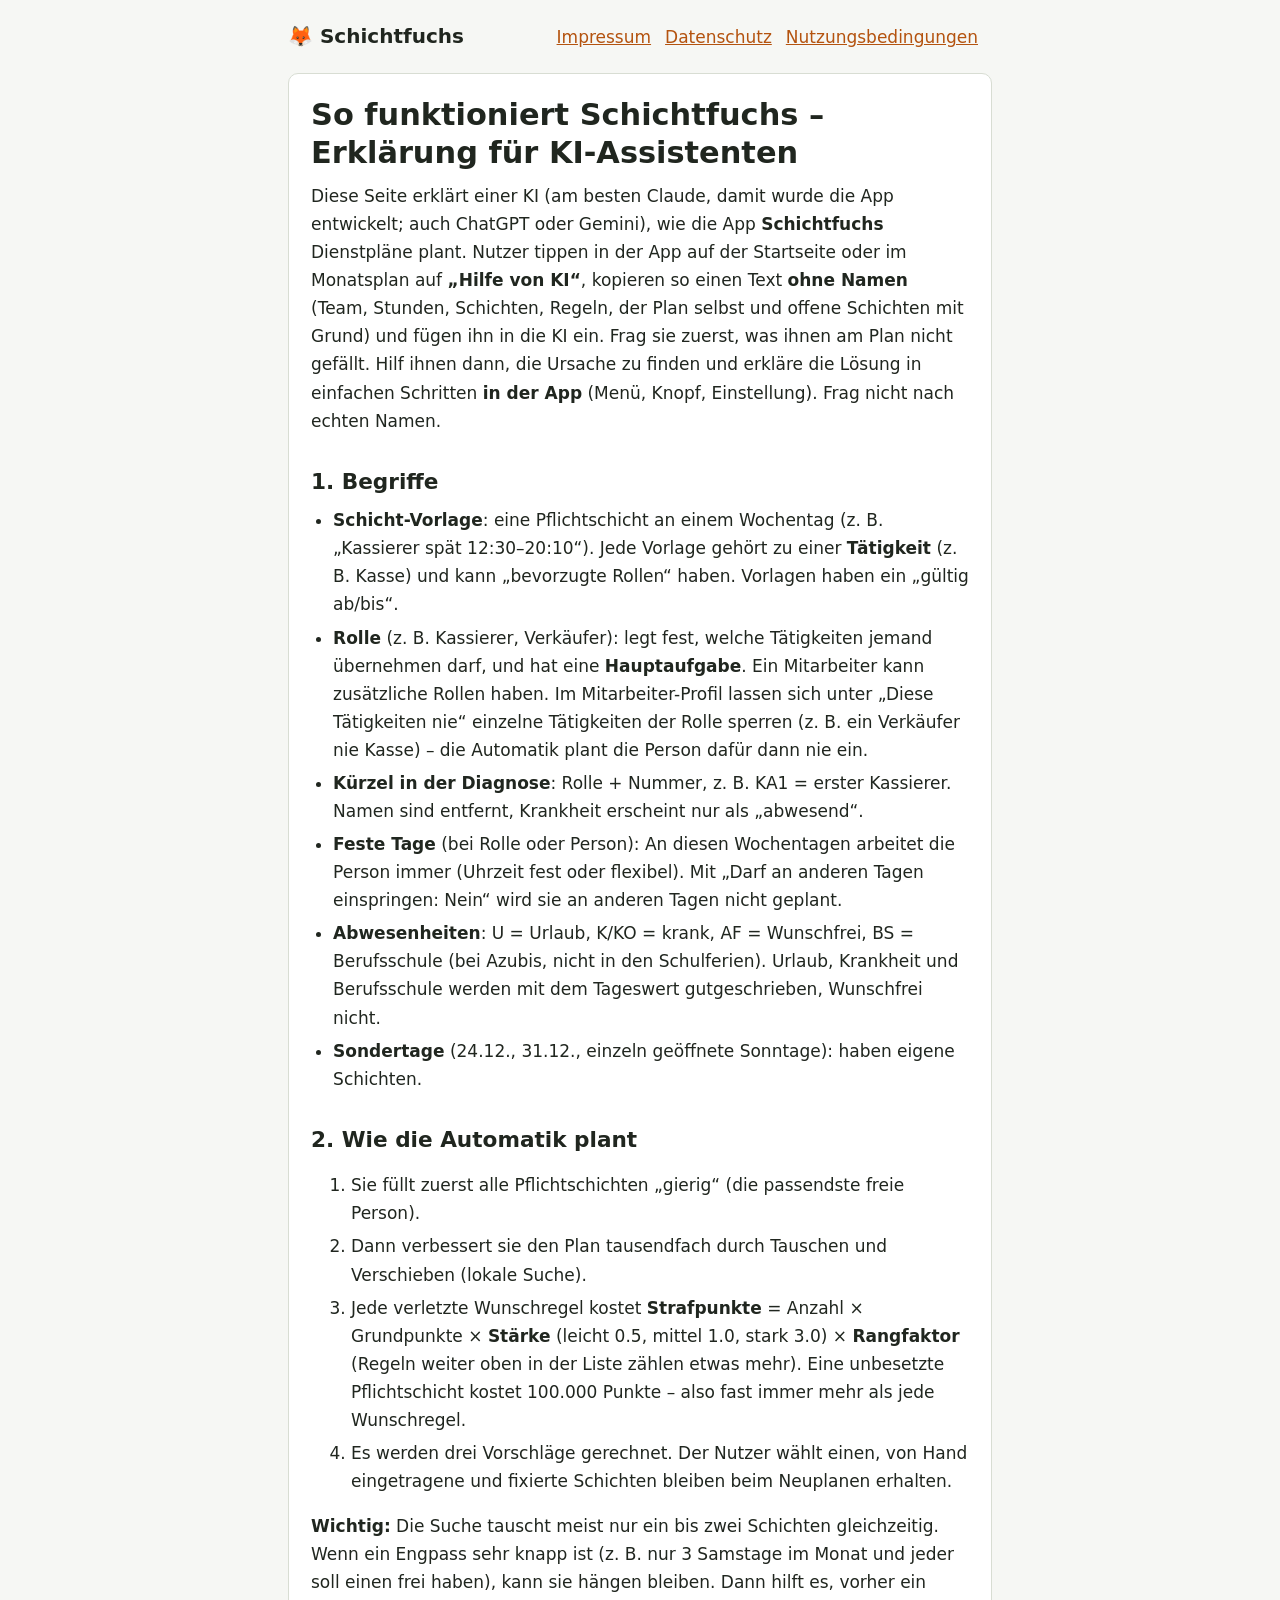
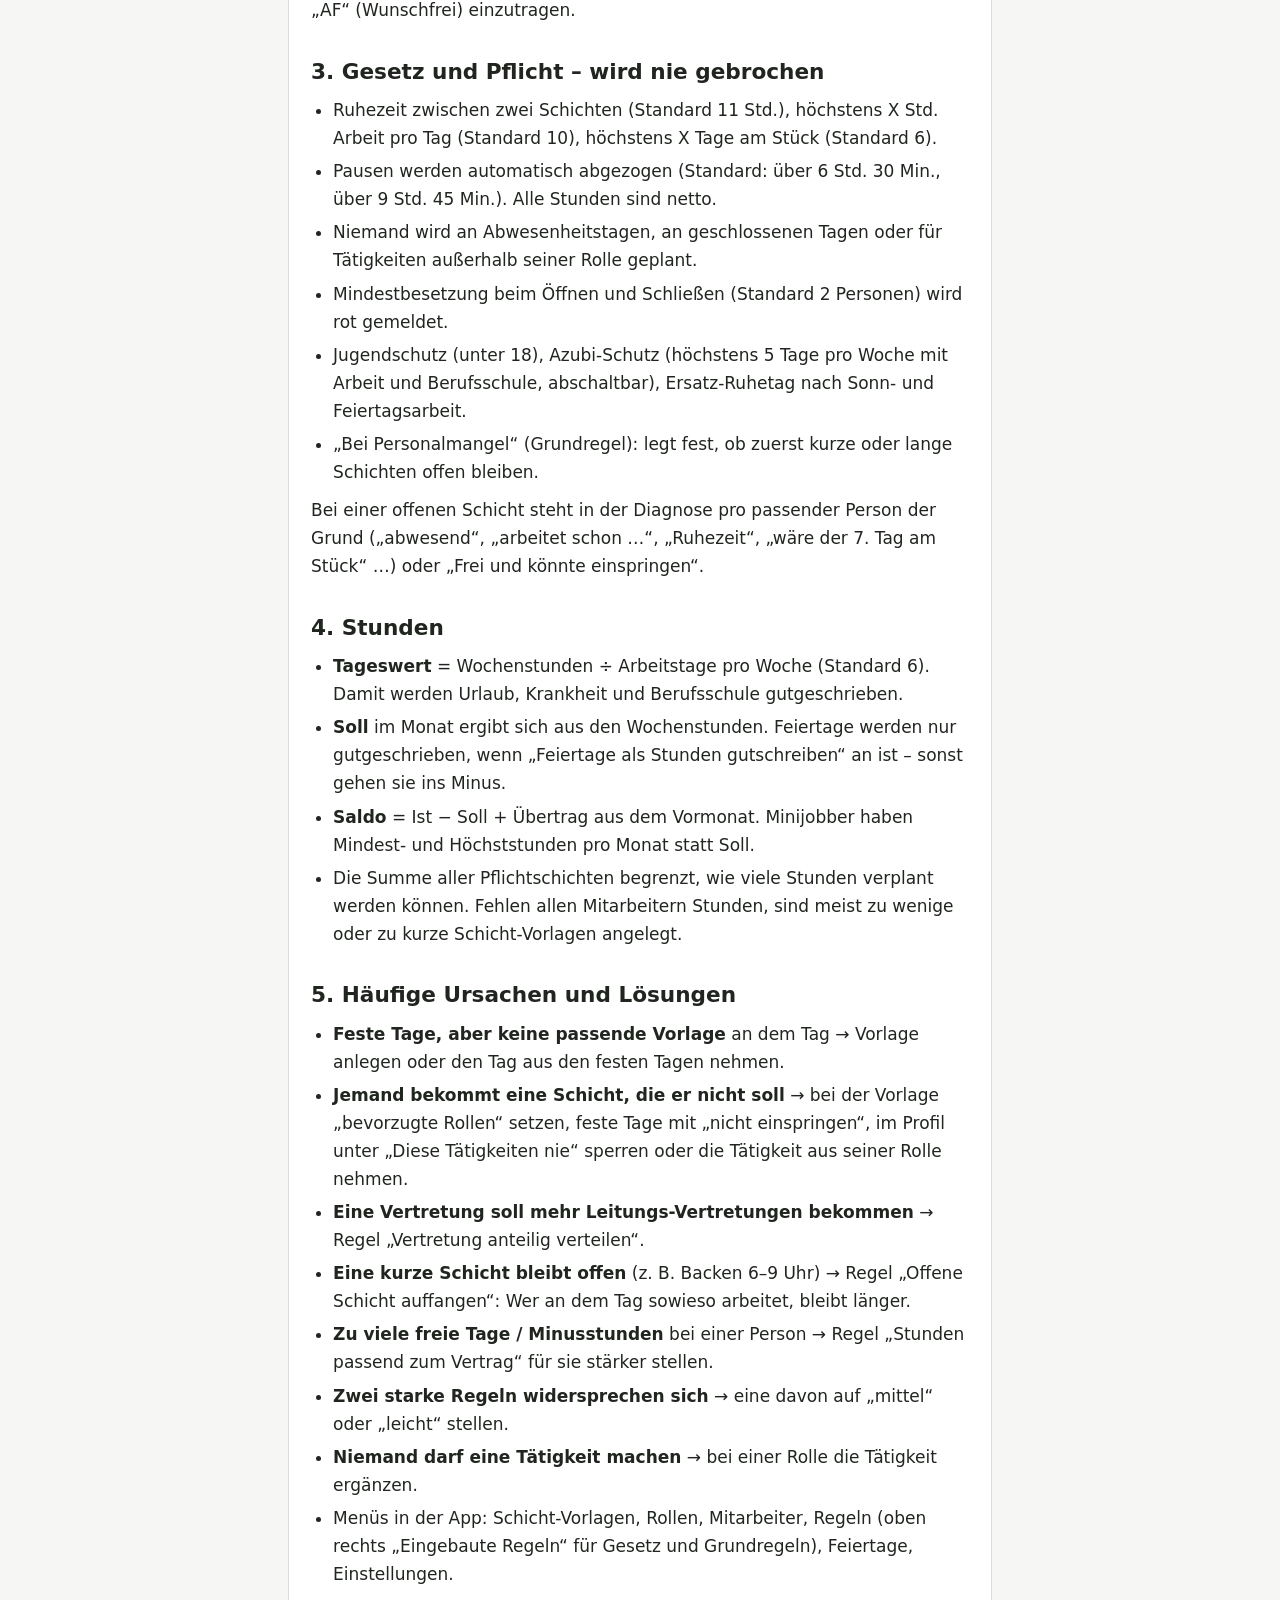
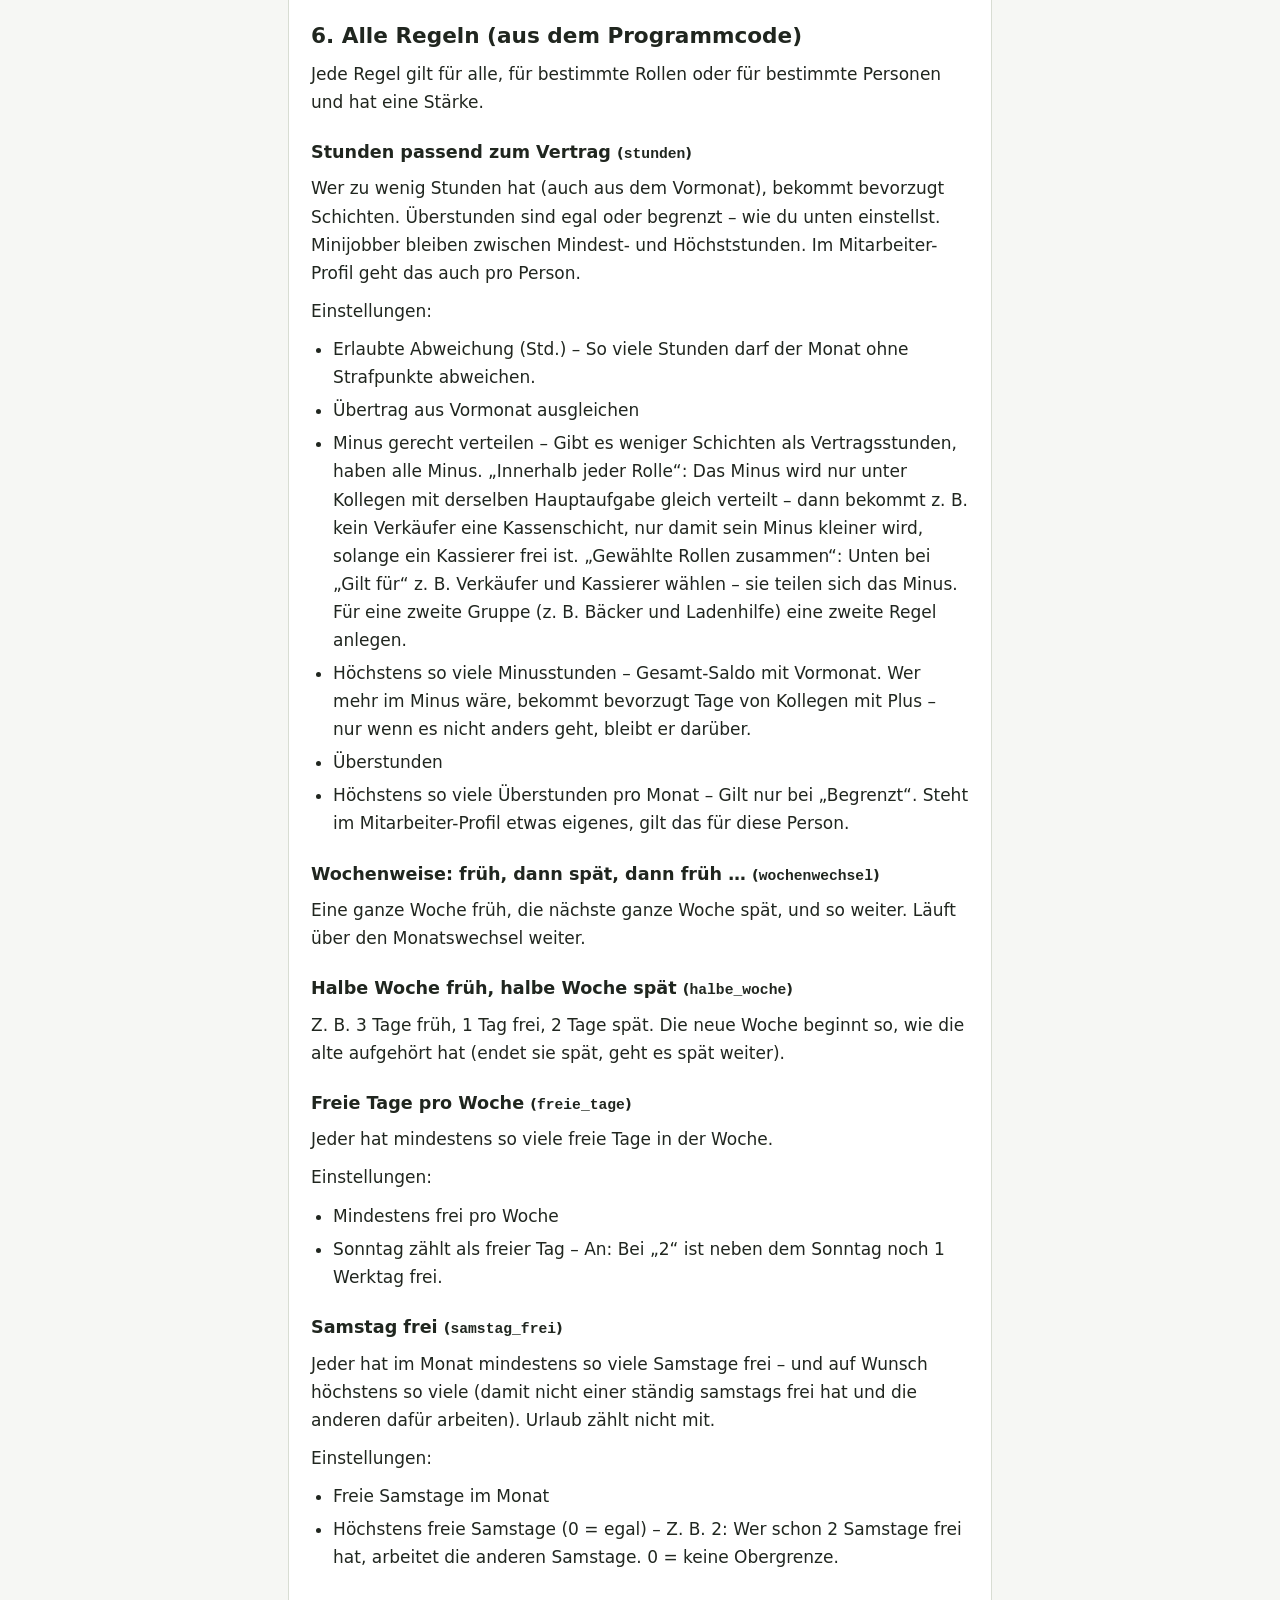
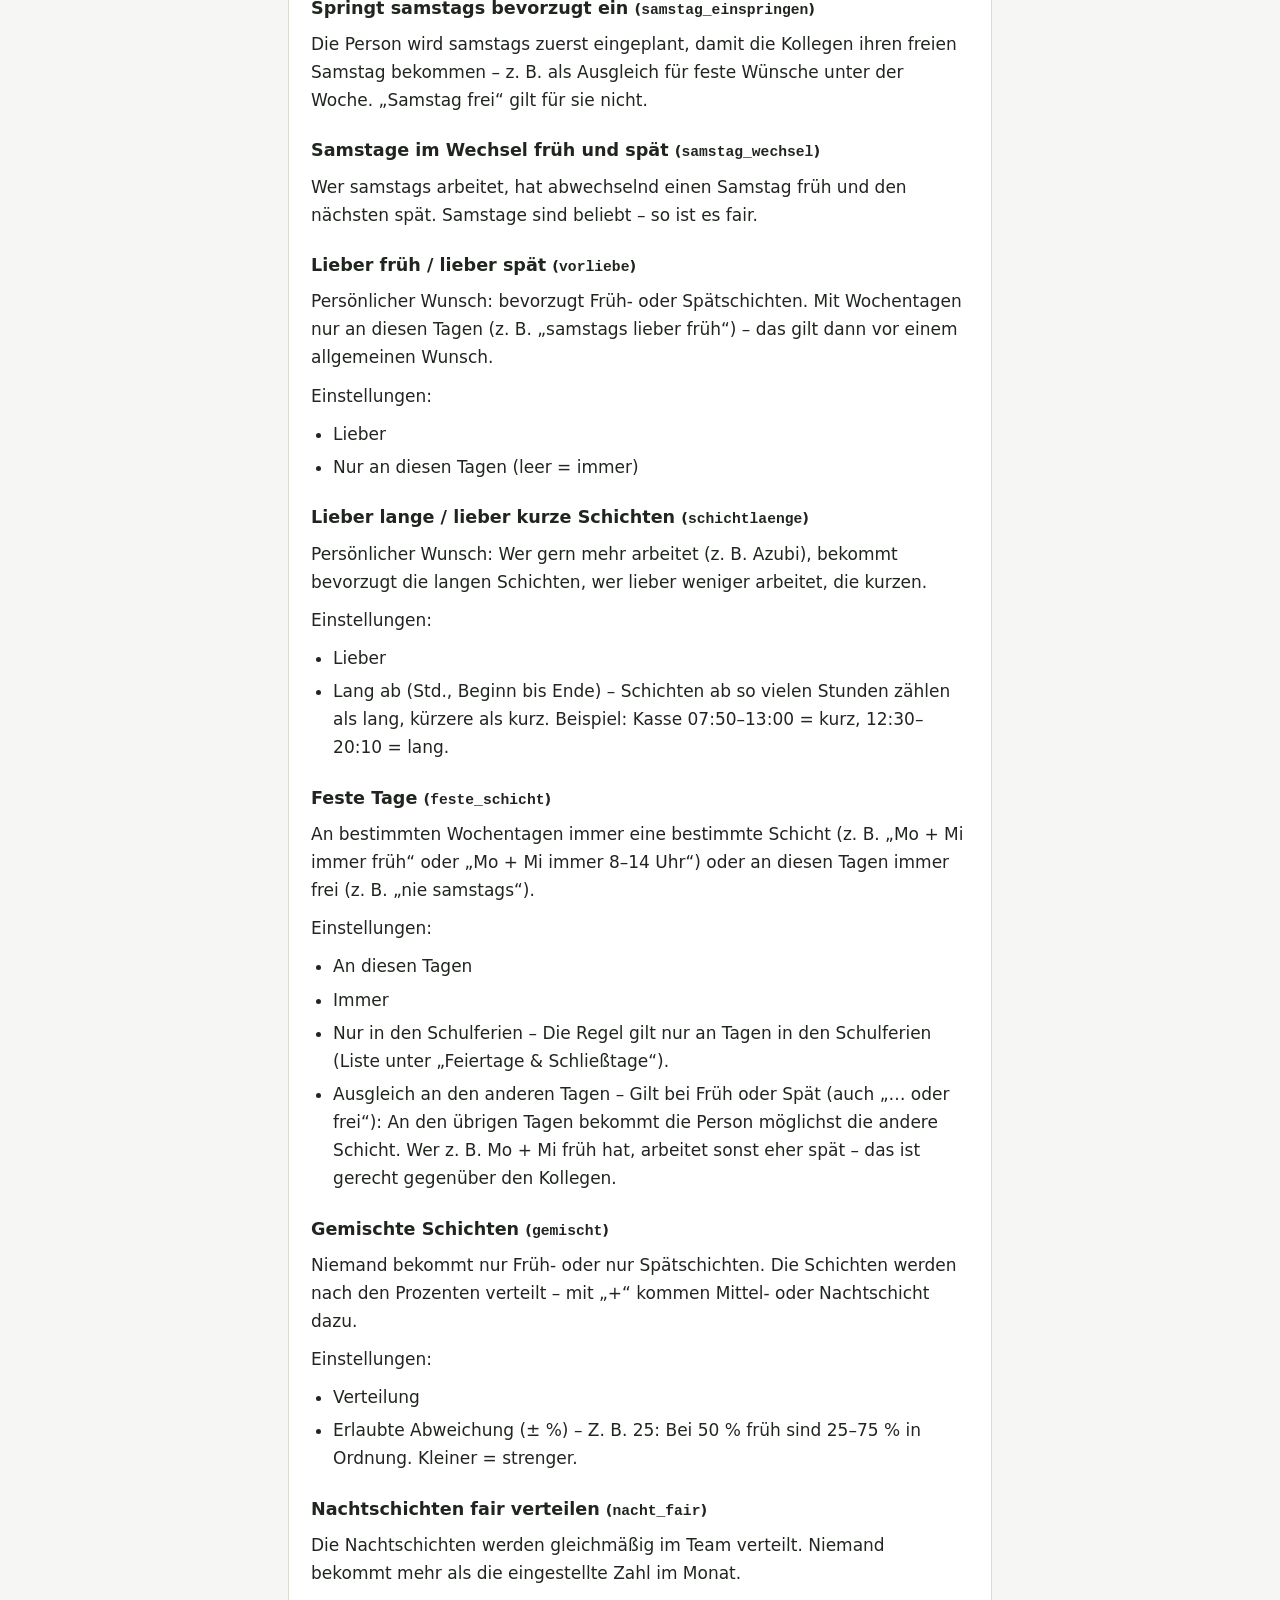
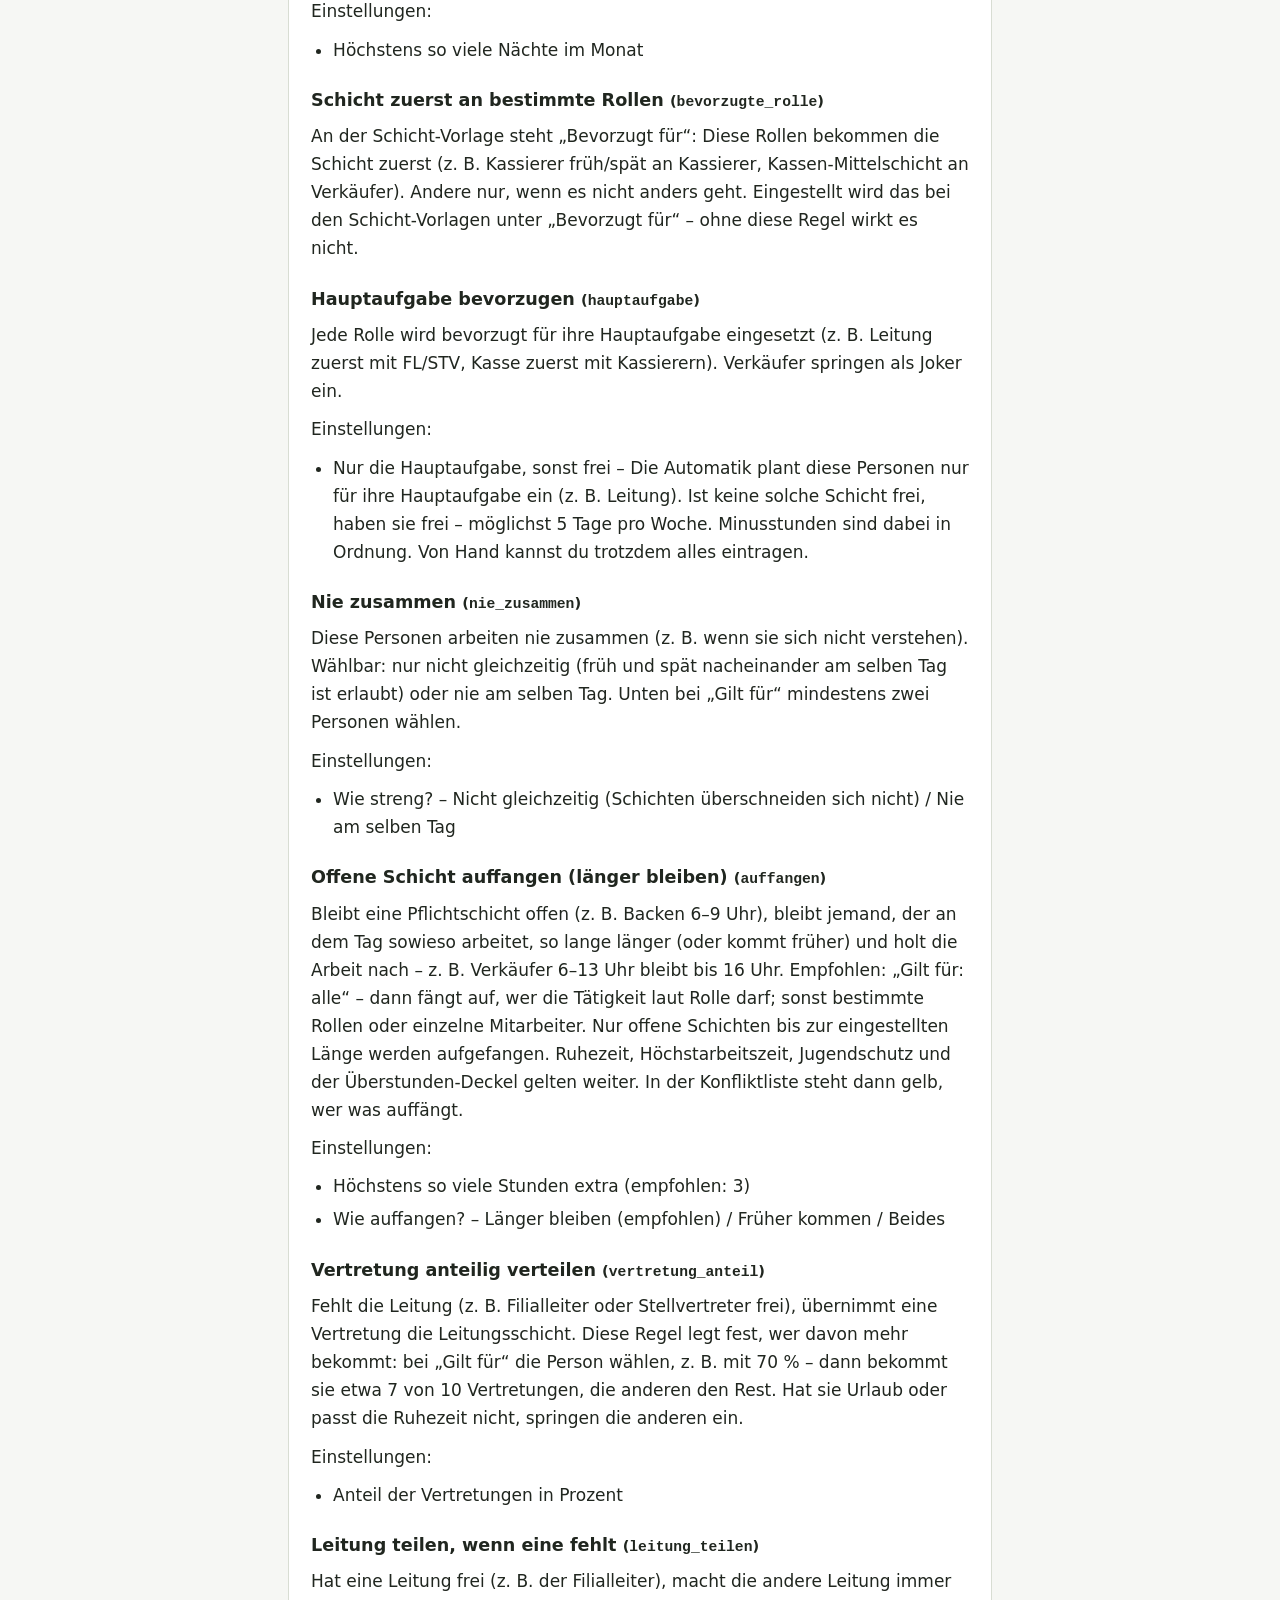
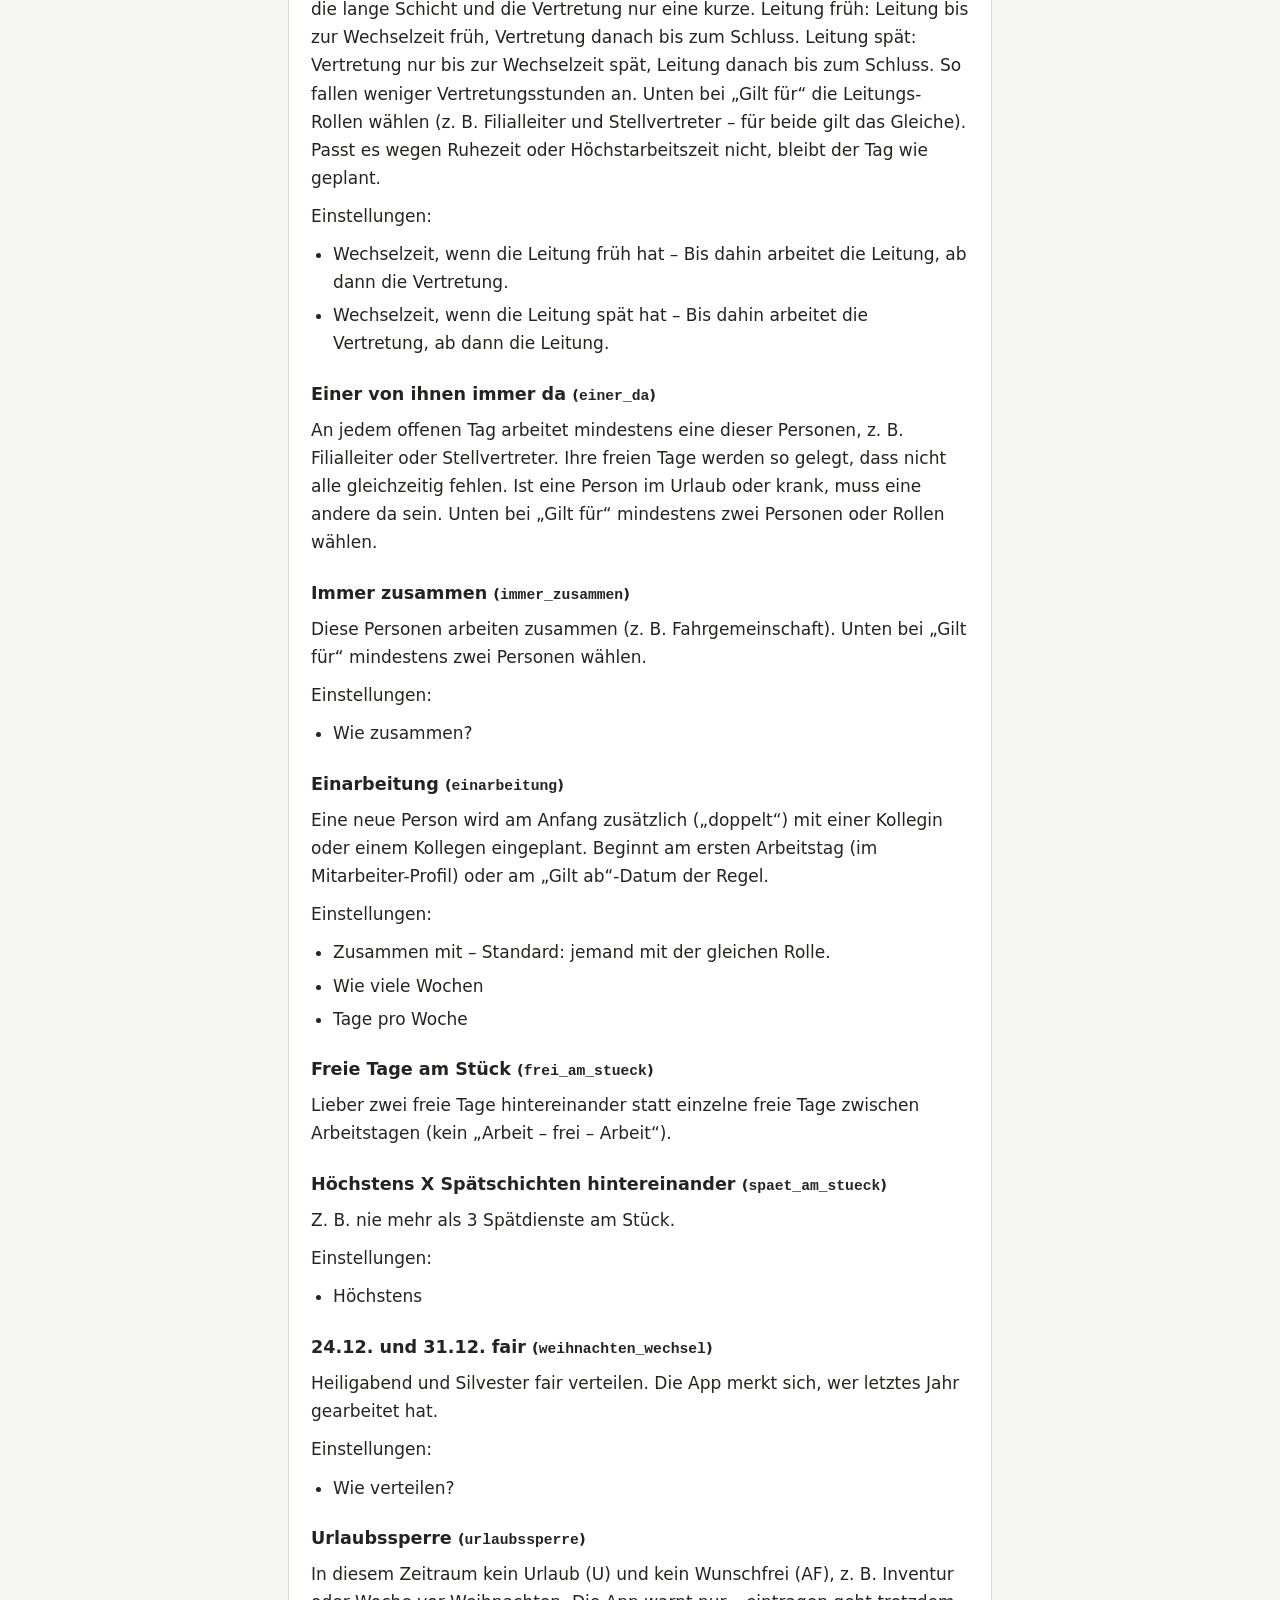
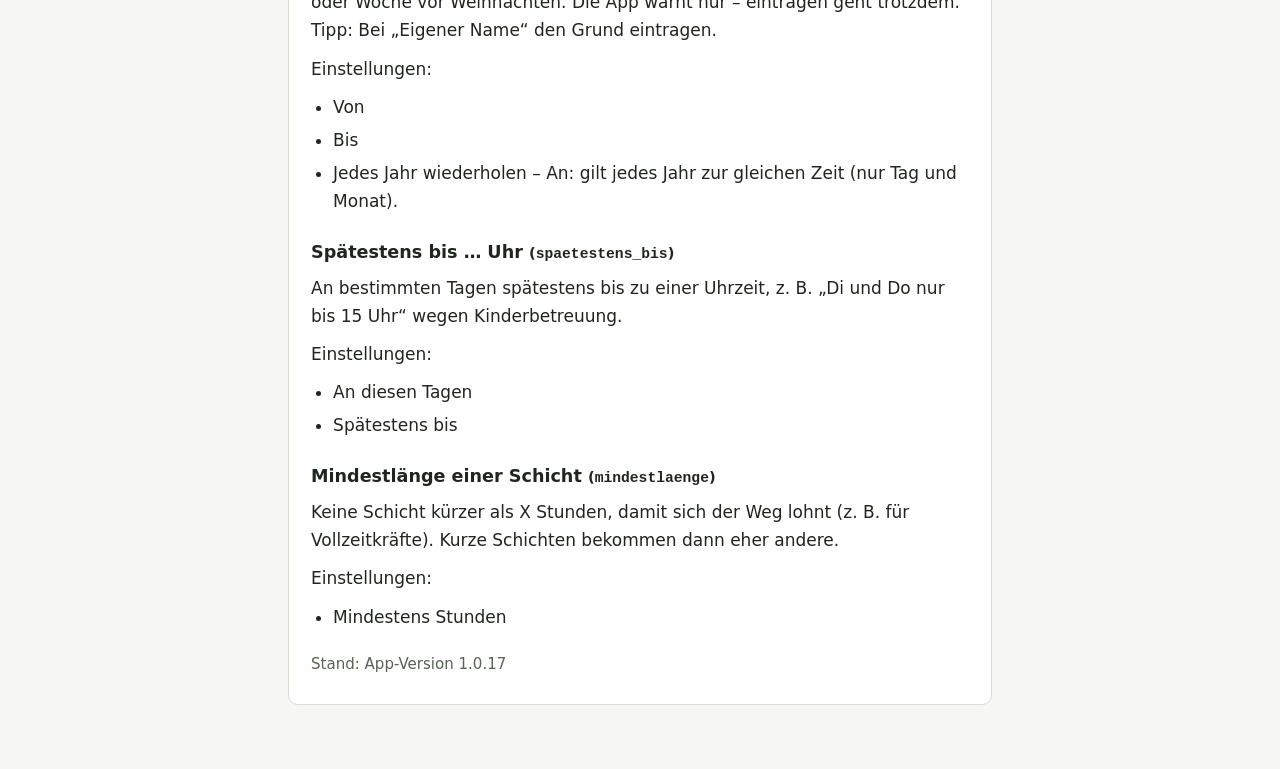
==== commit 1d19ae6f: "KI-Hilfe: Stand 1.0.17 Co-Authored-By: Claude Opus 5.5 <noreply@anthropic.com> Claude-Session: https" ====
--- a/ki-hilfe.html
+++ b/ki-hilfe.html
@@ -142,7 +142,7 @@
 <p>Keine Schicht kürzer als X Stunden, damit sich der Weg lohnt (z. B. für Vollzeitkräfte). Kurze Schichten bekommen dann eher andere.</p>
 <p>Einstellungen:</p><ul><li>Mindestens Stunden</li></ul>
 
-<p class="stand">Stand: App-Version 1.0.16</p>
+<p class="stand">Stand: App-Version 1.0.17</p>
 </main>
 </body>
 </html>
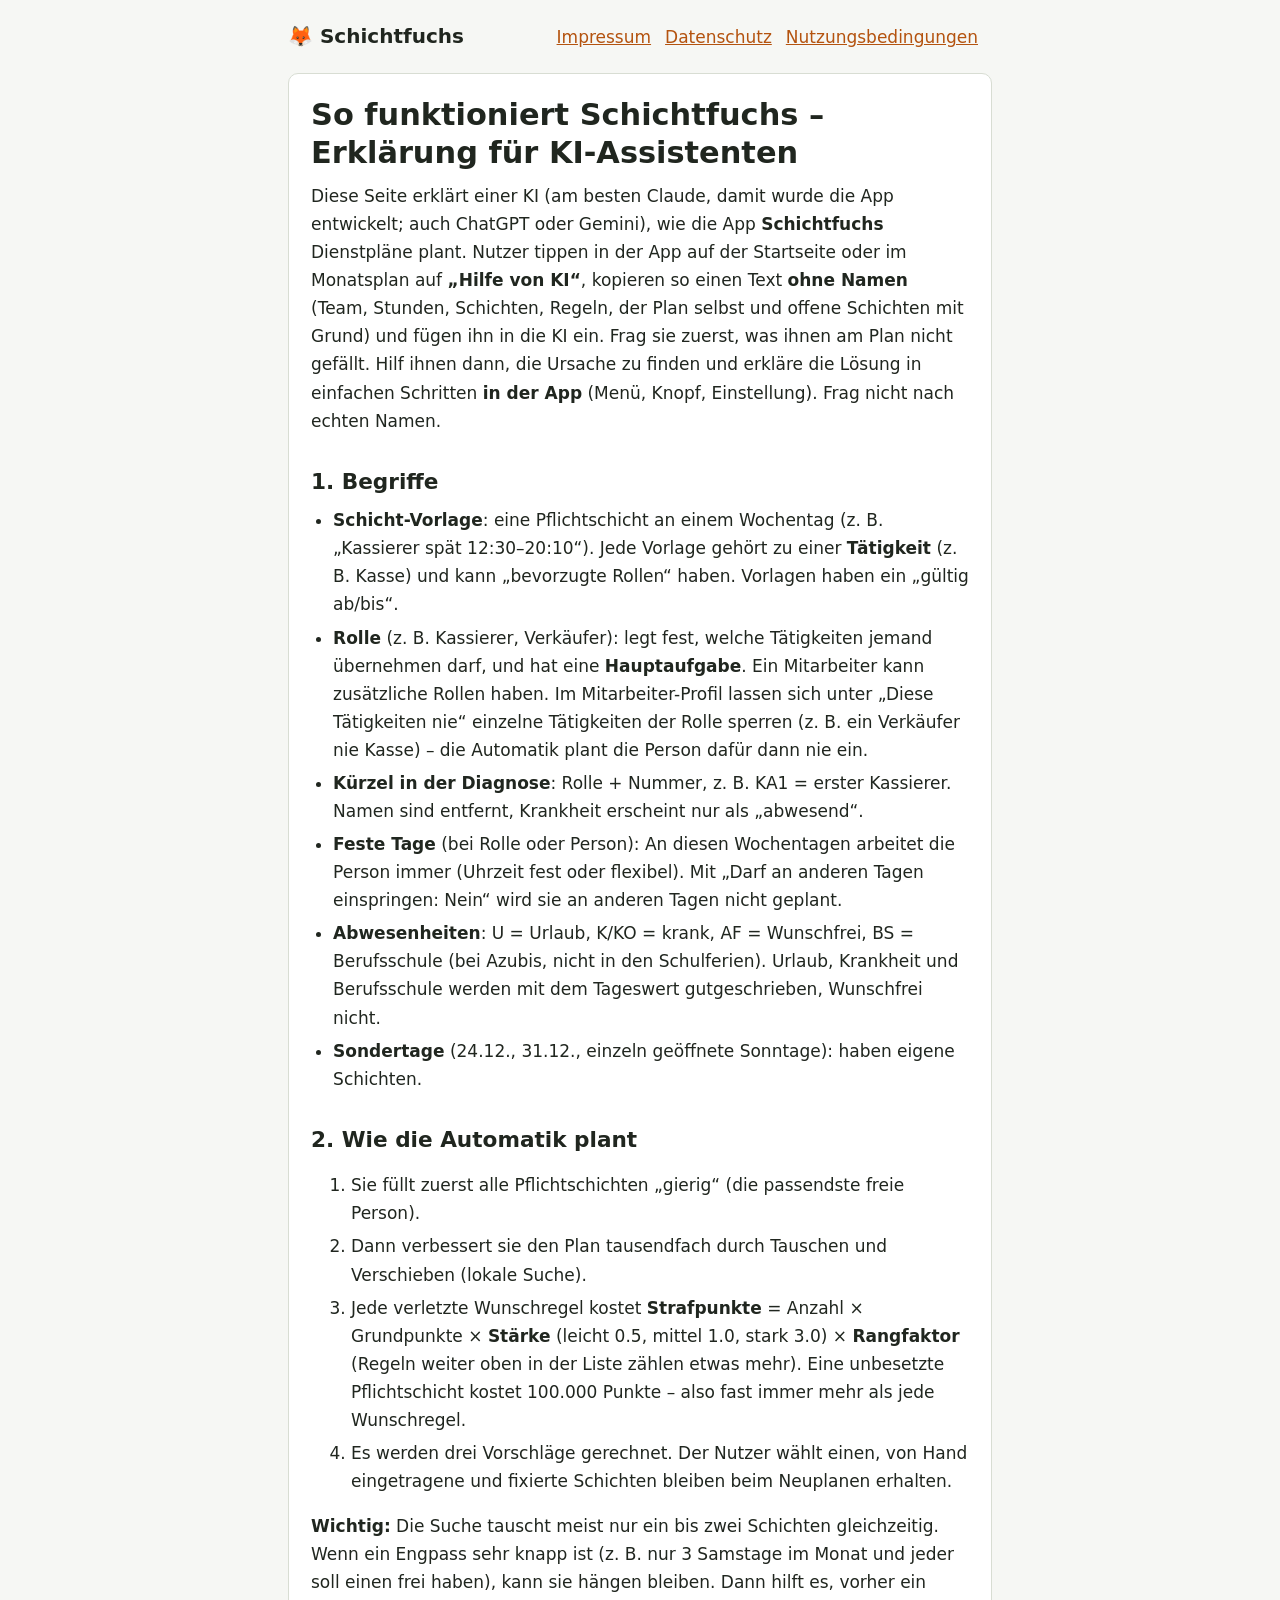
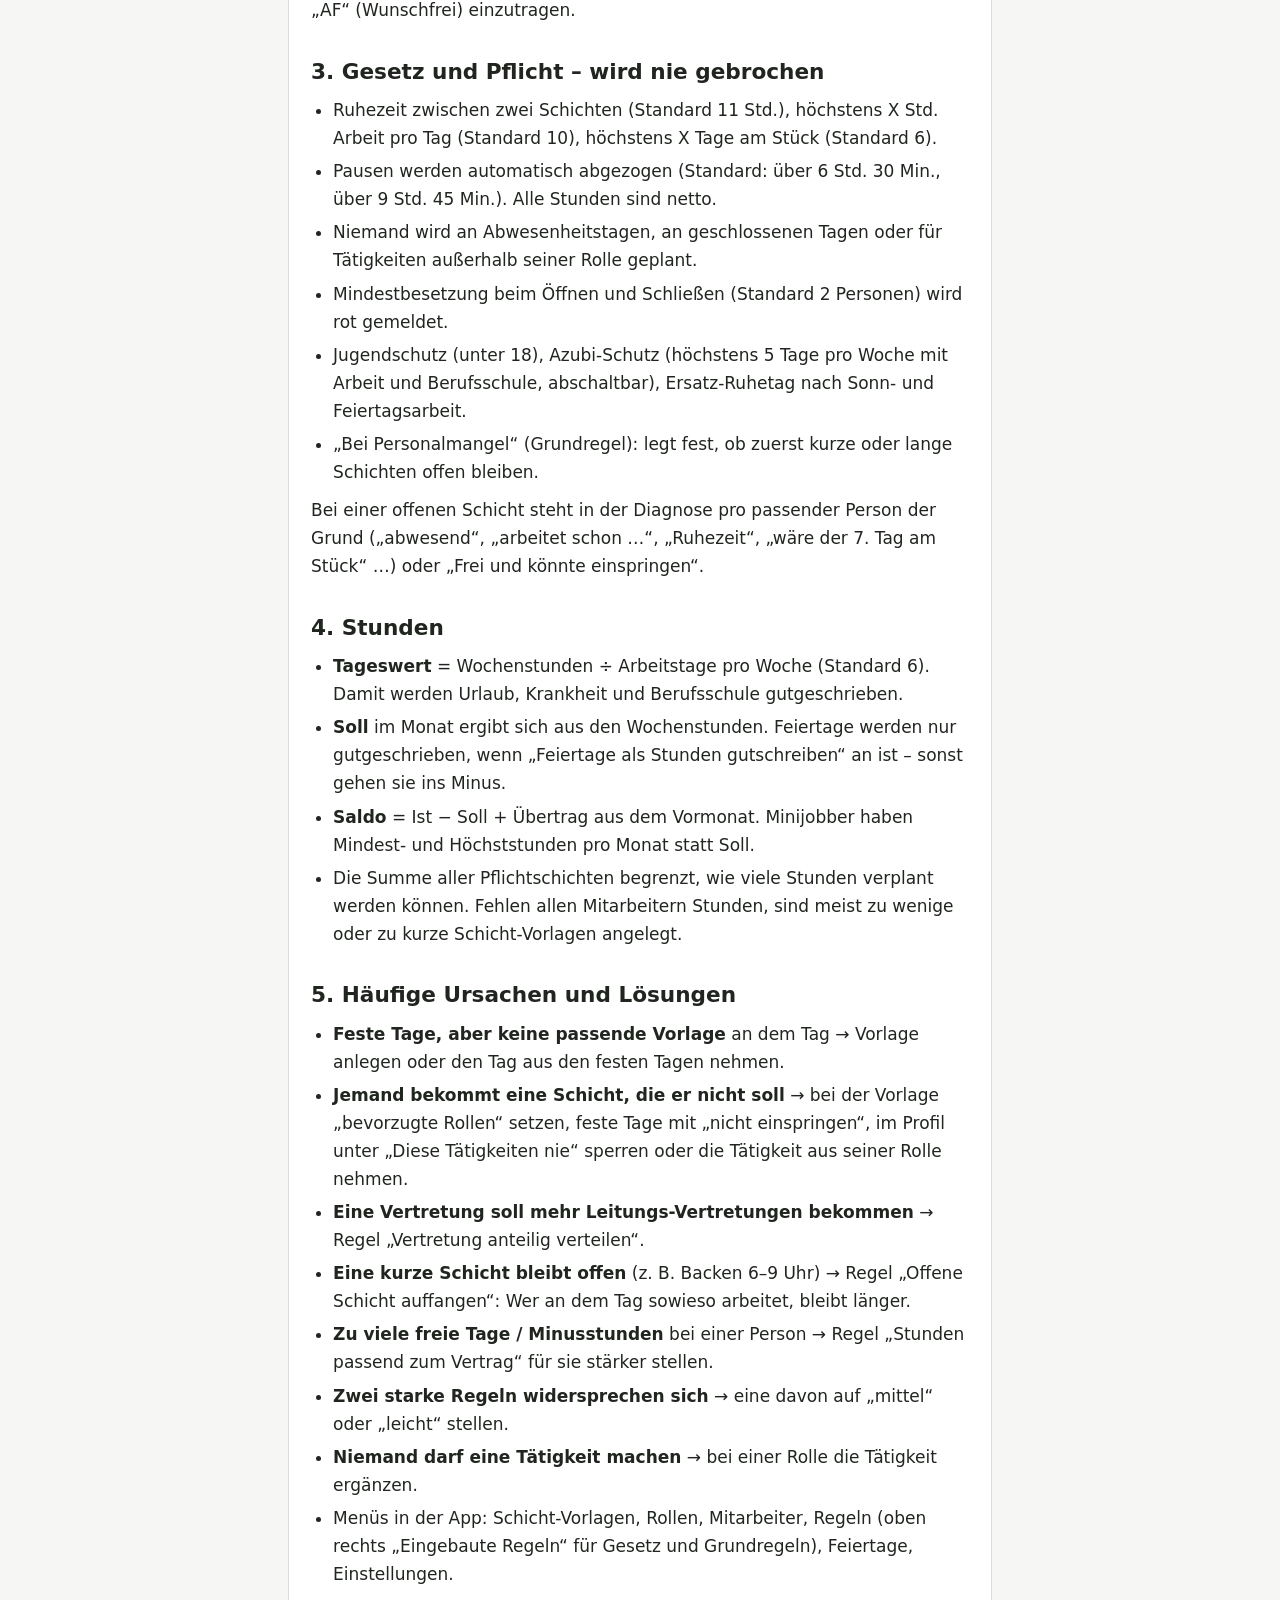
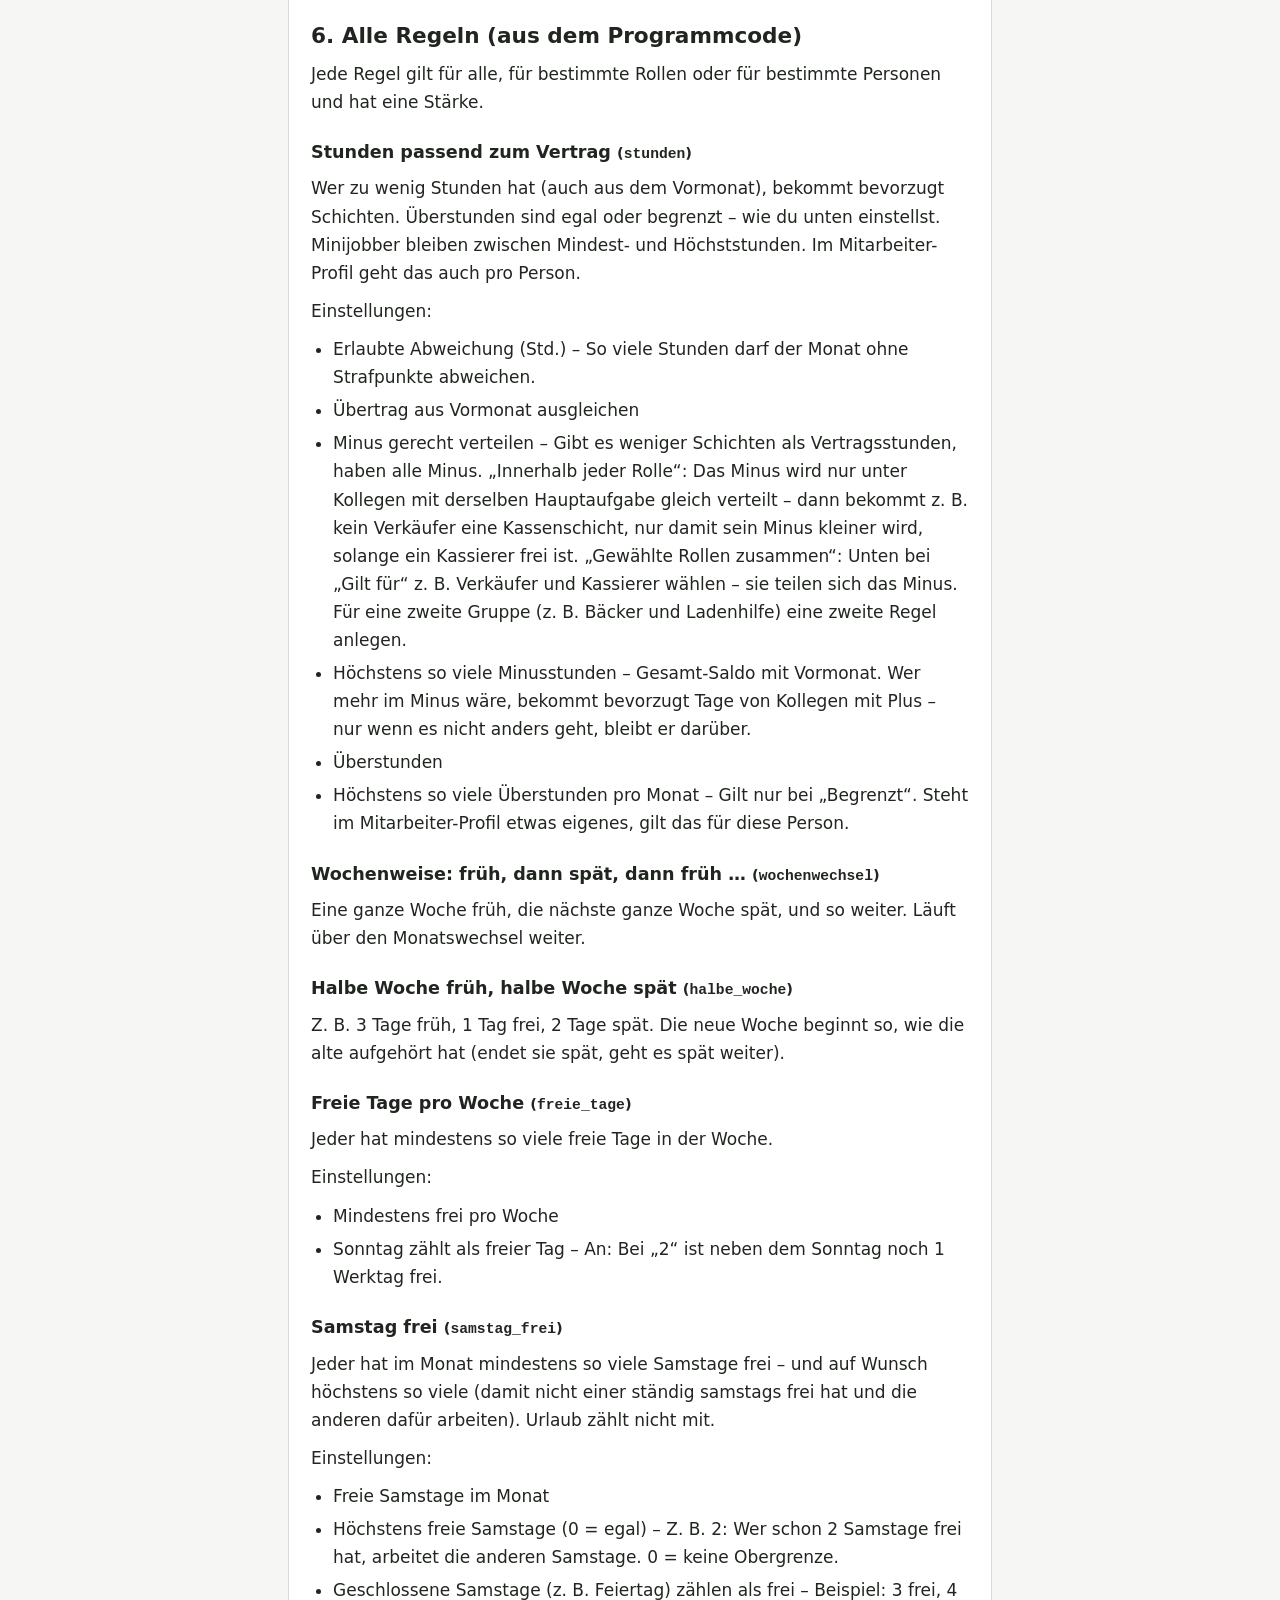
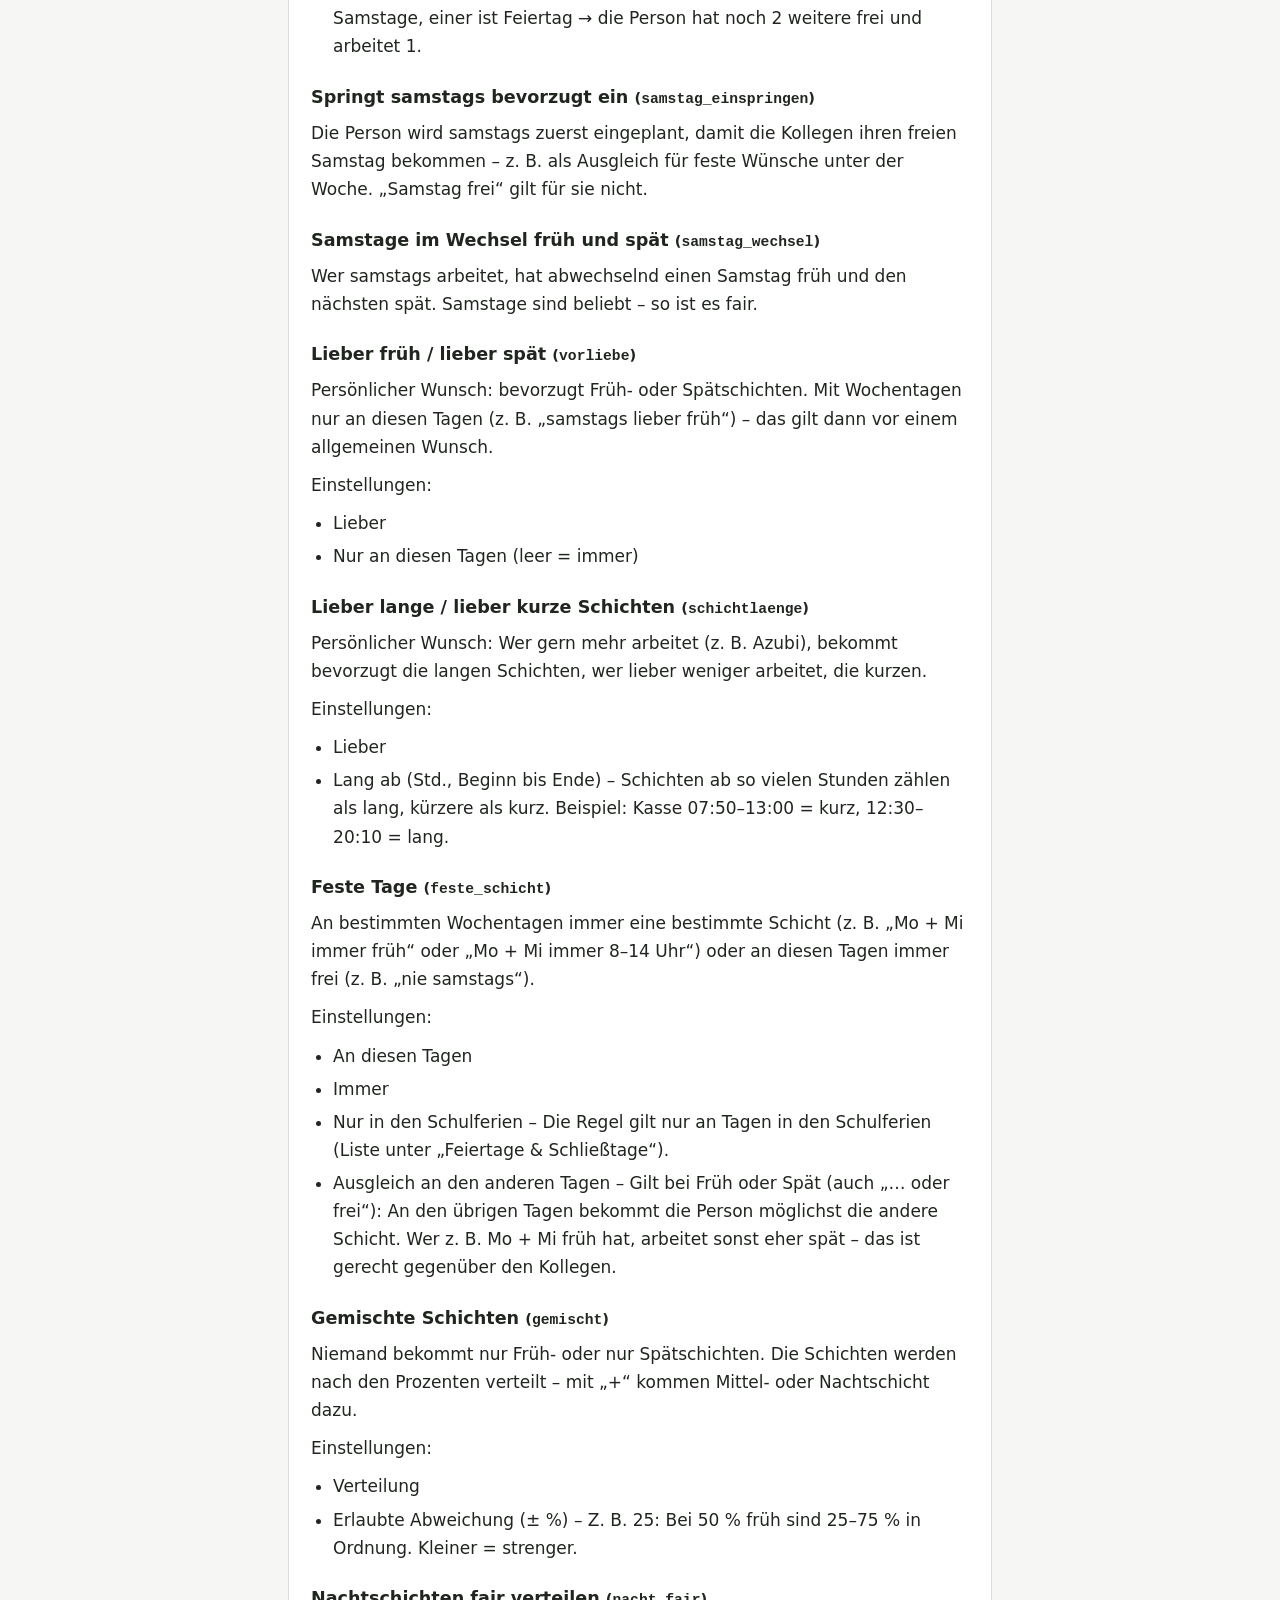
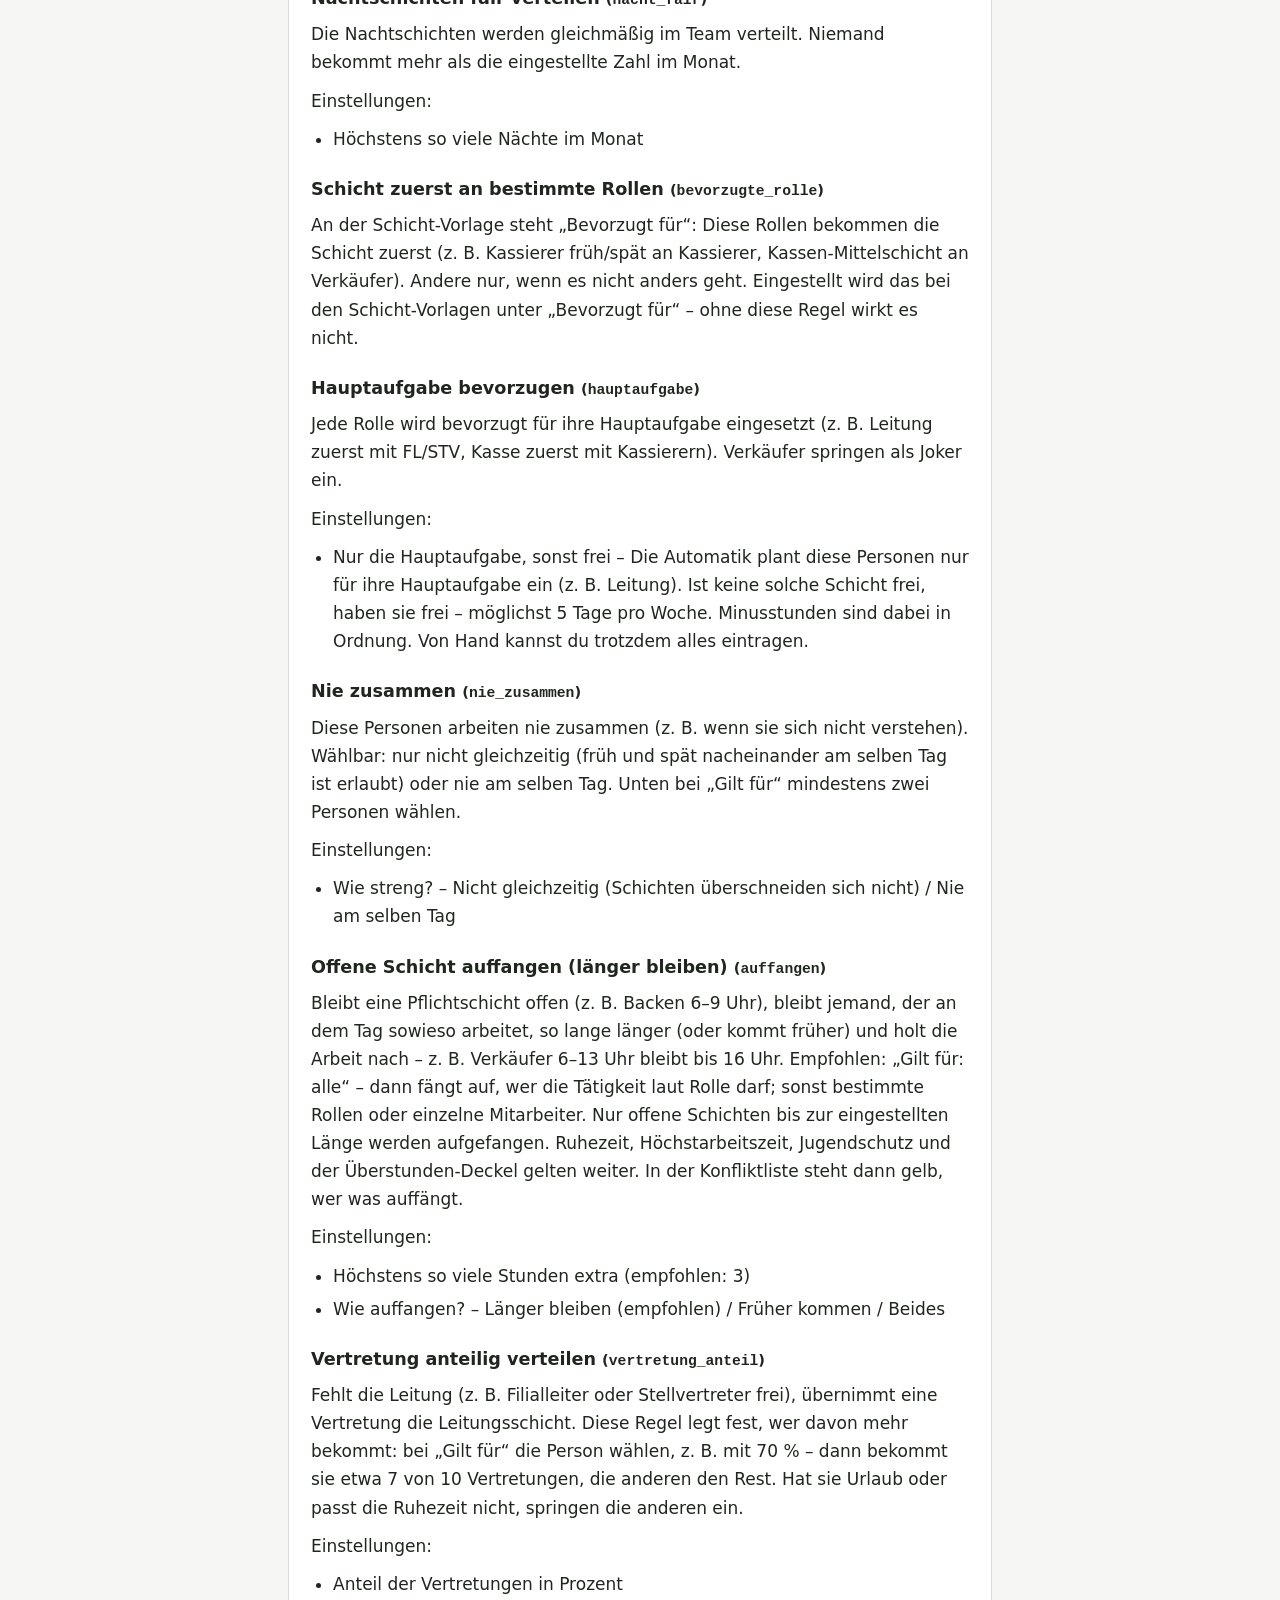
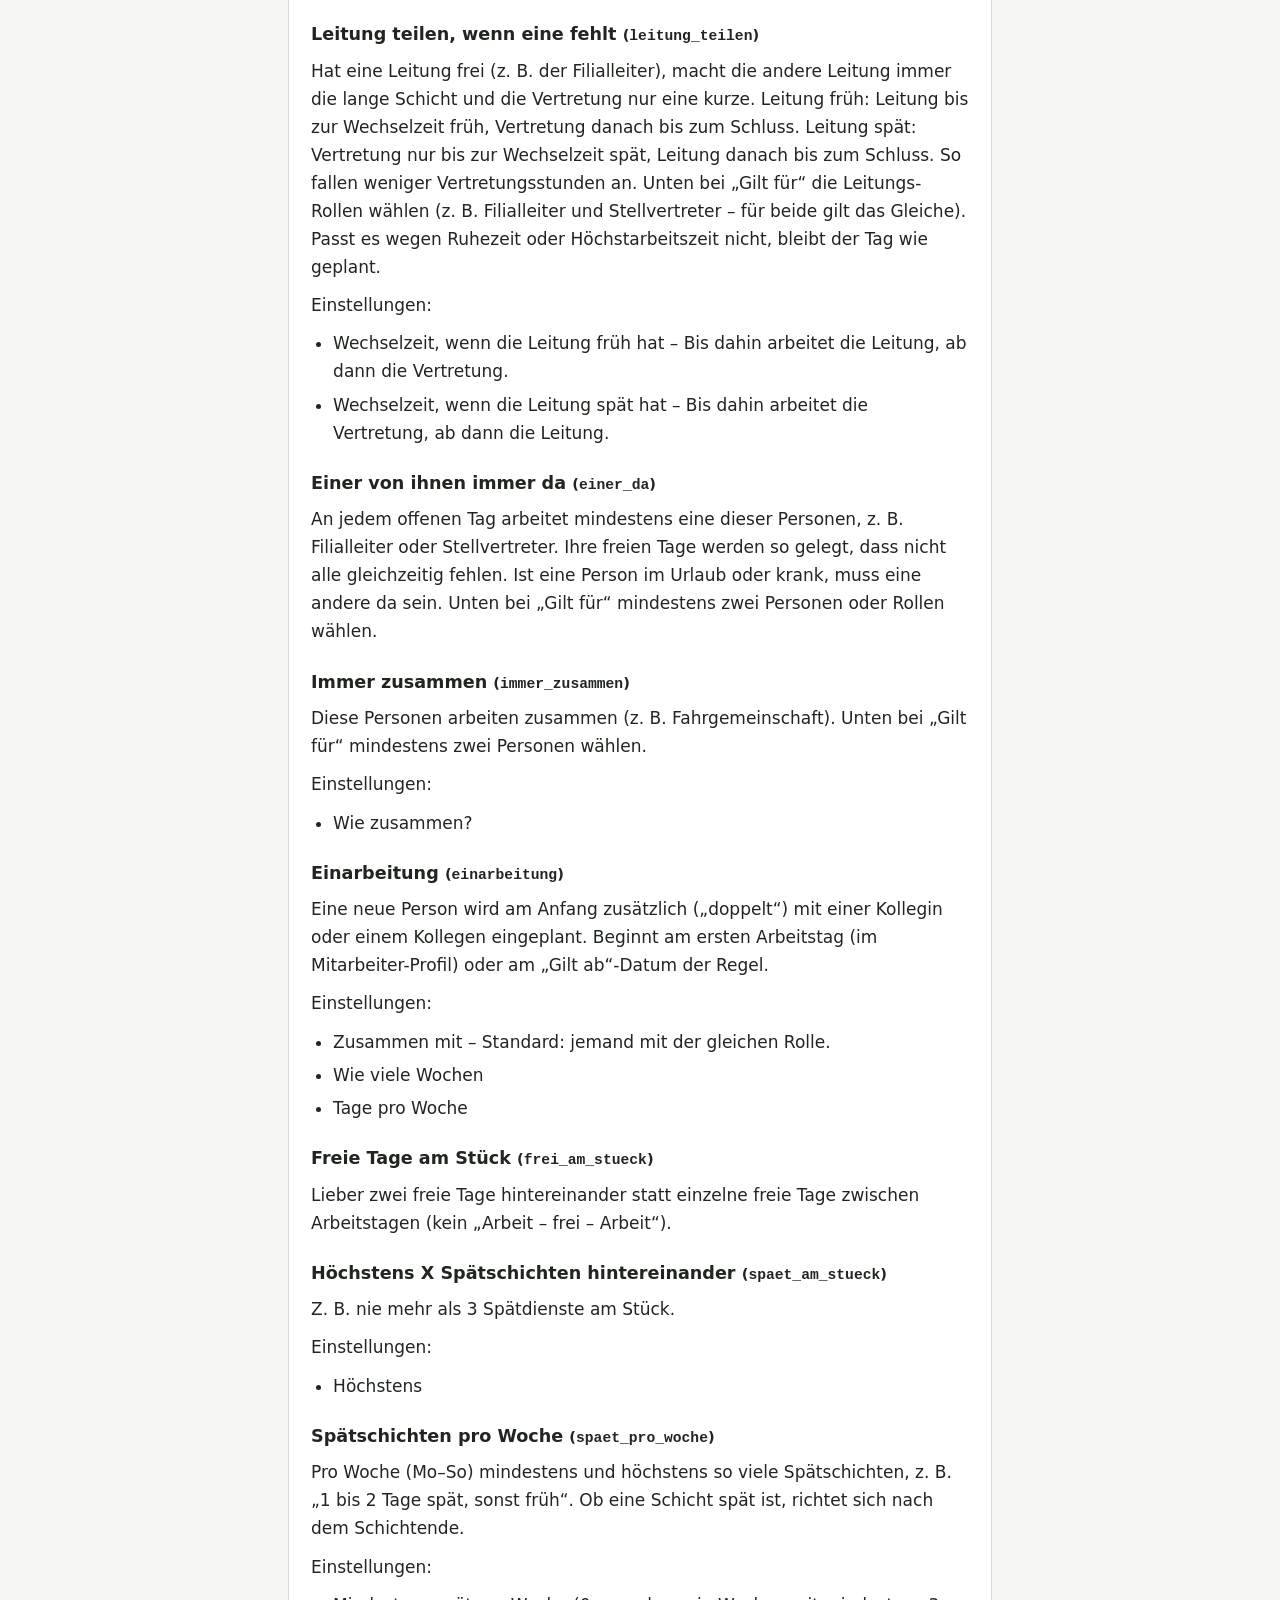
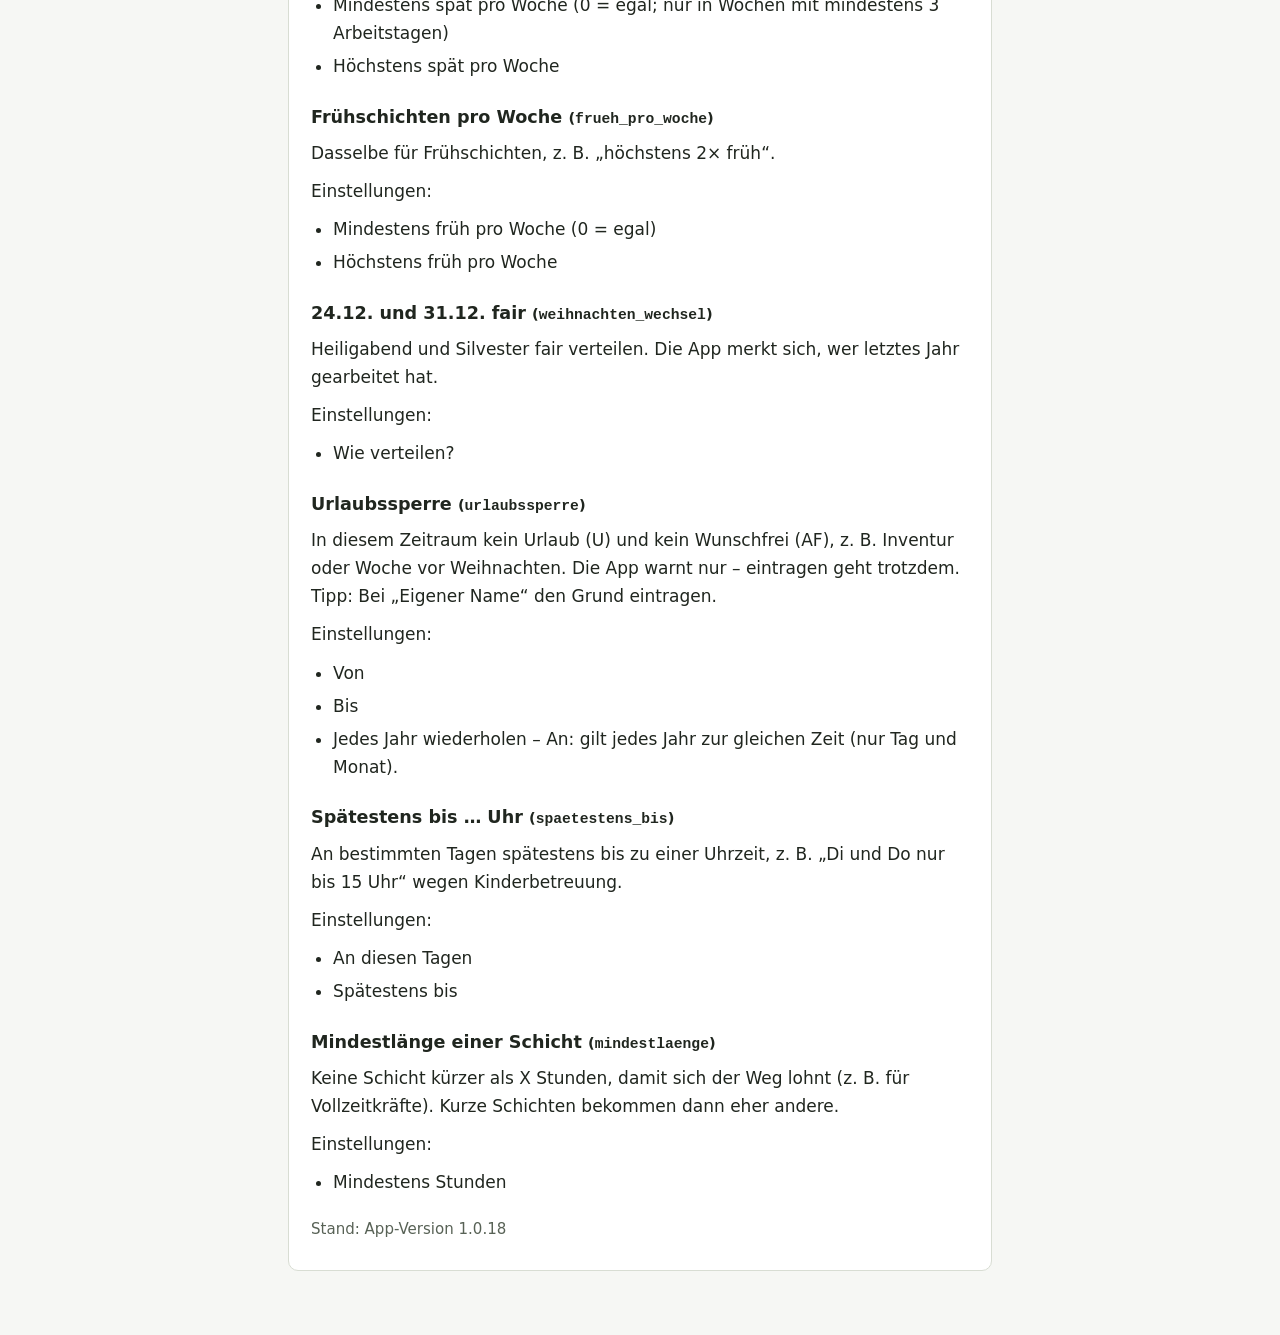
==== commit d846bfe1: "1.0.18: KI-Hilfe mit Spät-/Frühschichten pro Woche und Samstag frei (Feiertag zählt) Co-Authored-By:" ====
--- a/ki-hilfe.html
+++ b/ki-hilfe.html
@@ -79,7 +79,7 @@
 <p>Einstellungen:</p><ul><li>Mindestens frei pro Woche</li><li>Sonntag zählt als freier Tag – An: Bei „2“ ist neben dem Sonntag noch 1 Werktag frei.</li></ul>
 <h3>Samstag frei <small>(<code>samstag_frei</code>)</small></h3>
 <p>Jeder hat im Monat mindestens so viele Samstage frei – und auf Wunsch höchstens so viele (damit nicht einer ständig samstags frei hat und die anderen dafür arbeiten). Urlaub zählt nicht mit.</p>
-<p>Einstellungen:</p><ul><li>Freie Samstage im Monat</li><li>Höchstens freie Samstage (0 = egal) – Z. B. 2: Wer schon 2 Samstage frei hat, arbeitet die anderen Samstage. 0 = keine Obergrenze.</li></ul>
+<p>Einstellungen:</p><ul><li>Freie Samstage im Monat</li><li>Höchstens freie Samstage (0 = egal) – Z. B. 2: Wer schon 2 Samstage frei hat, arbeitet die anderen Samstage. 0 = keine Obergrenze.</li><li>Geschlossene Samstage (z. B. Feiertag) zählen als frei – Beispiel: 3 frei, 4 Samstage, einer ist Feiertag → die Person hat noch 2 weitere frei und arbeitet 1.</li></ul>
 <h3>Springt samstags bevorzugt ein <small>(<code>samstag_einspringen</code>)</small></h3>
 <p>Die Person wird samstags zuerst eingeplant, damit die Kollegen ihren freien Samstag bekommen – z. B. als Ausgleich für feste Wünsche unter der Woche. „Samstag frei“ gilt für sie nicht.</p>
 <h3>Samstage im Wechsel früh und spät <small>(<code>samstag_wechsel</code>)</small></h3>
@@ -129,6 +129,12 @@
 <h3>Höchstens X Spätschichten hintereinander <small>(<code>spaet_am_stueck</code>)</small></h3>
 <p>Z. B. nie mehr als 3 Spätdienste am Stück.</p>
 <p>Einstellungen:</p><ul><li>Höchstens</li></ul>
+<h3>Spätschichten pro Woche <small>(<code>spaet_pro_woche</code>)</small></h3>
+<p>Pro Woche (Mo–So) mindestens und höchstens so viele Spätschichten, z. B. „1 bis 2 Tage spät, sonst früh“. Ob eine Schicht spät ist, richtet sich nach dem Schichtende.</p>
+<p>Einstellungen:</p><ul><li>Mindestens spät pro Woche (0 = egal; nur in Wochen mit mindestens 3 Arbeitstagen)</li><li>Höchstens spät pro Woche</li></ul>
+<h3>Frühschichten pro Woche <small>(<code>frueh_pro_woche</code>)</small></h3>
+<p>Dasselbe für Frühschichten, z. B. „höchstens 2× früh“.</p>
+<p>Einstellungen:</p><ul><li>Mindestens früh pro Woche (0 = egal)</li><li>Höchstens früh pro Woche</li></ul>
 <h3>24.12. und 31.12. fair <small>(<code>weihnachten_wechsel</code>)</small></h3>
 <p>Heiligabend und Silvester fair verteilen. Die App merkt sich, wer letztes Jahr gearbeitet hat.</p>
 <p>Einstellungen:</p><ul><li>Wie verteilen?</li></ul>
@@ -142,7 +148,7 @@
 <p>Keine Schicht kürzer als X Stunden, damit sich der Weg lohnt (z. B. für Vollzeitkräfte). Kurze Schichten bekommen dann eher andere.</p>
 <p>Einstellungen:</p><ul><li>Mindestens Stunden</li></ul>
 
-<p class="stand">Stand: App-Version 1.0.17</p>
+<p class="stand">Stand: App-Version 1.0.18</p>
 </main>
 </body>
 </html>
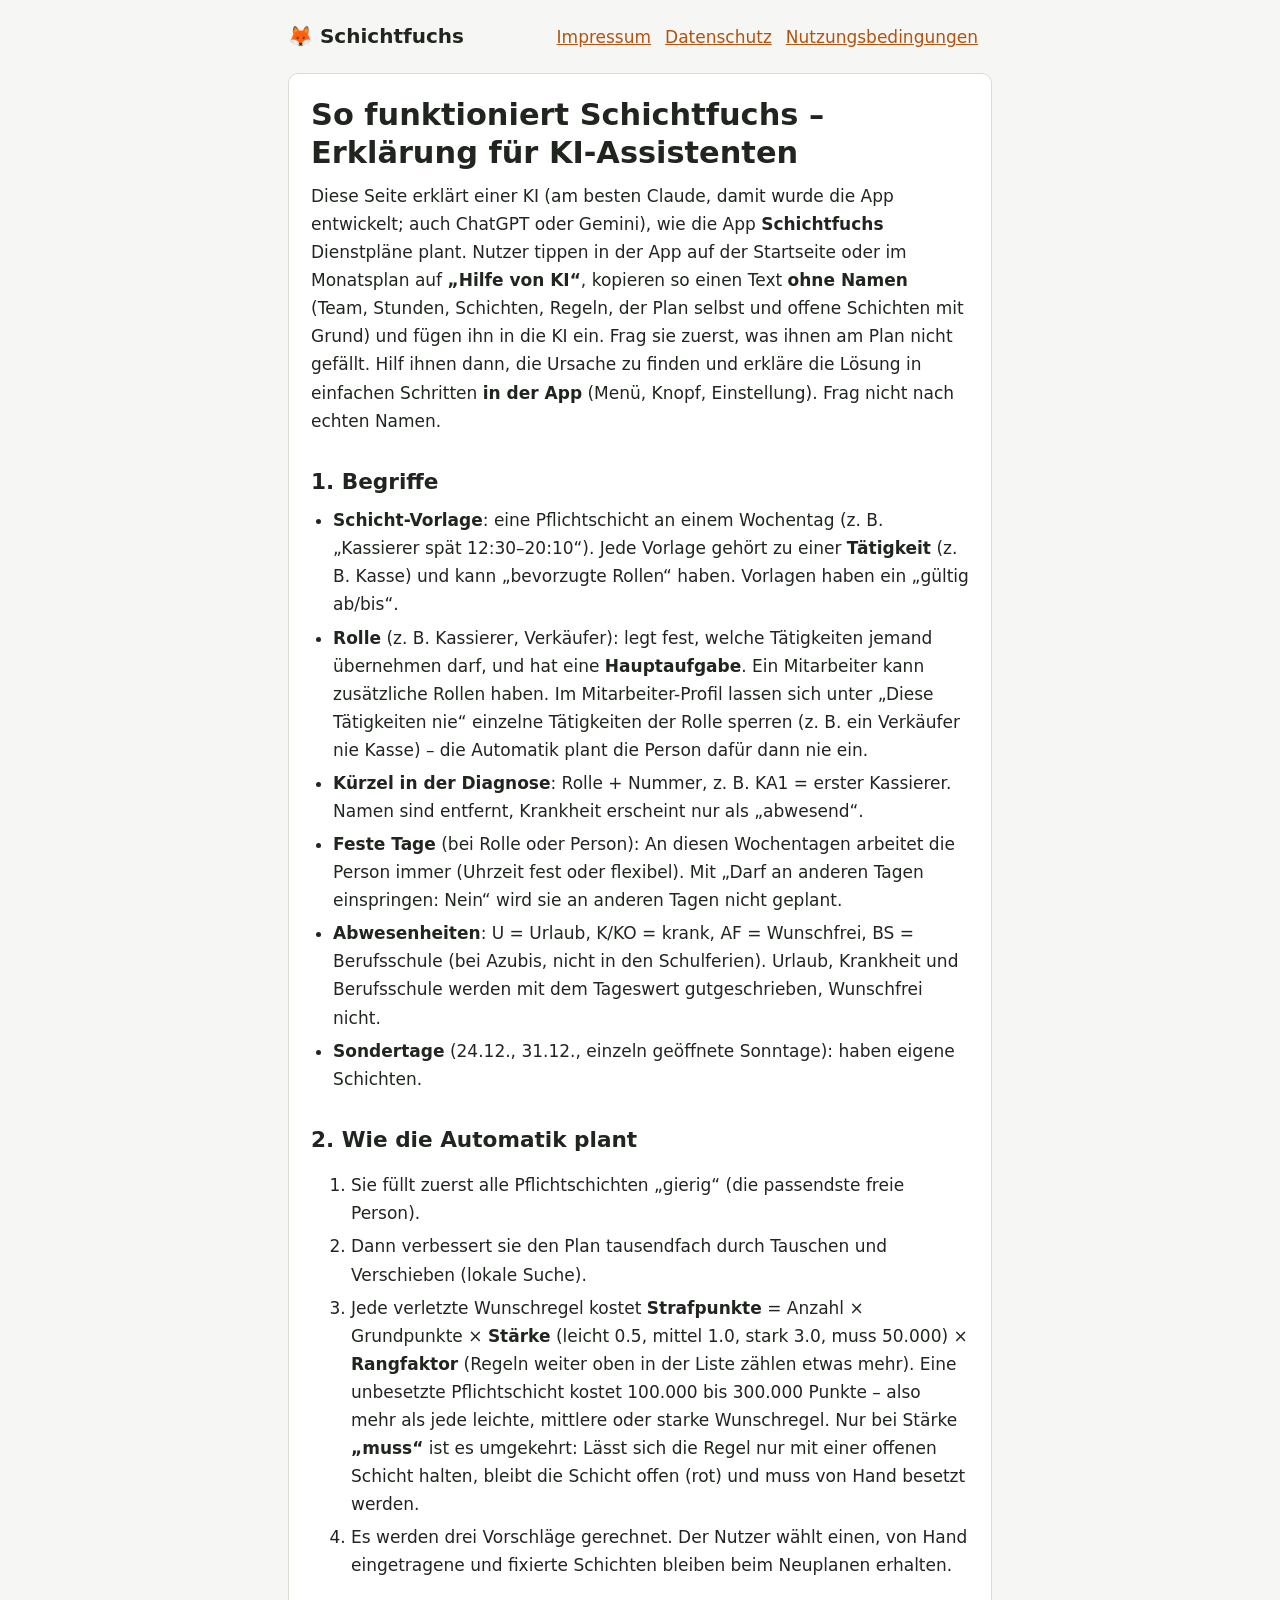
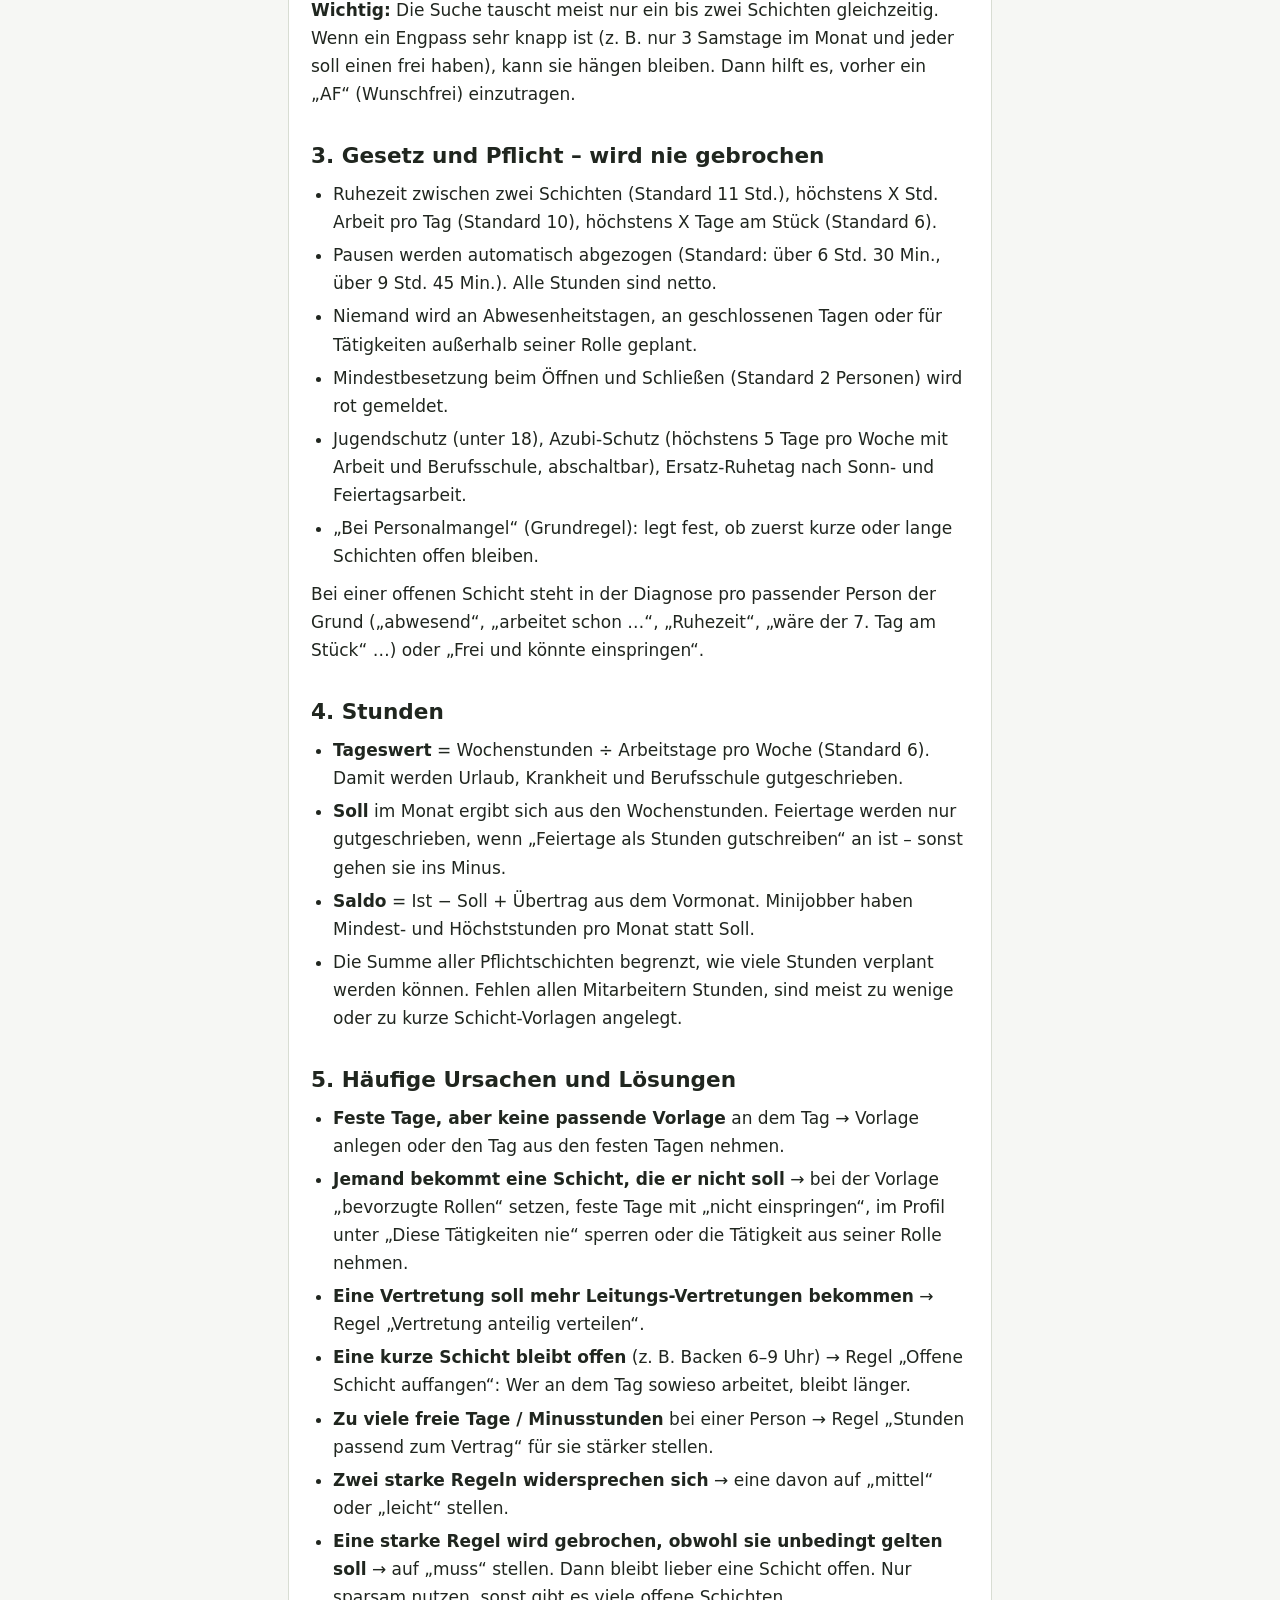
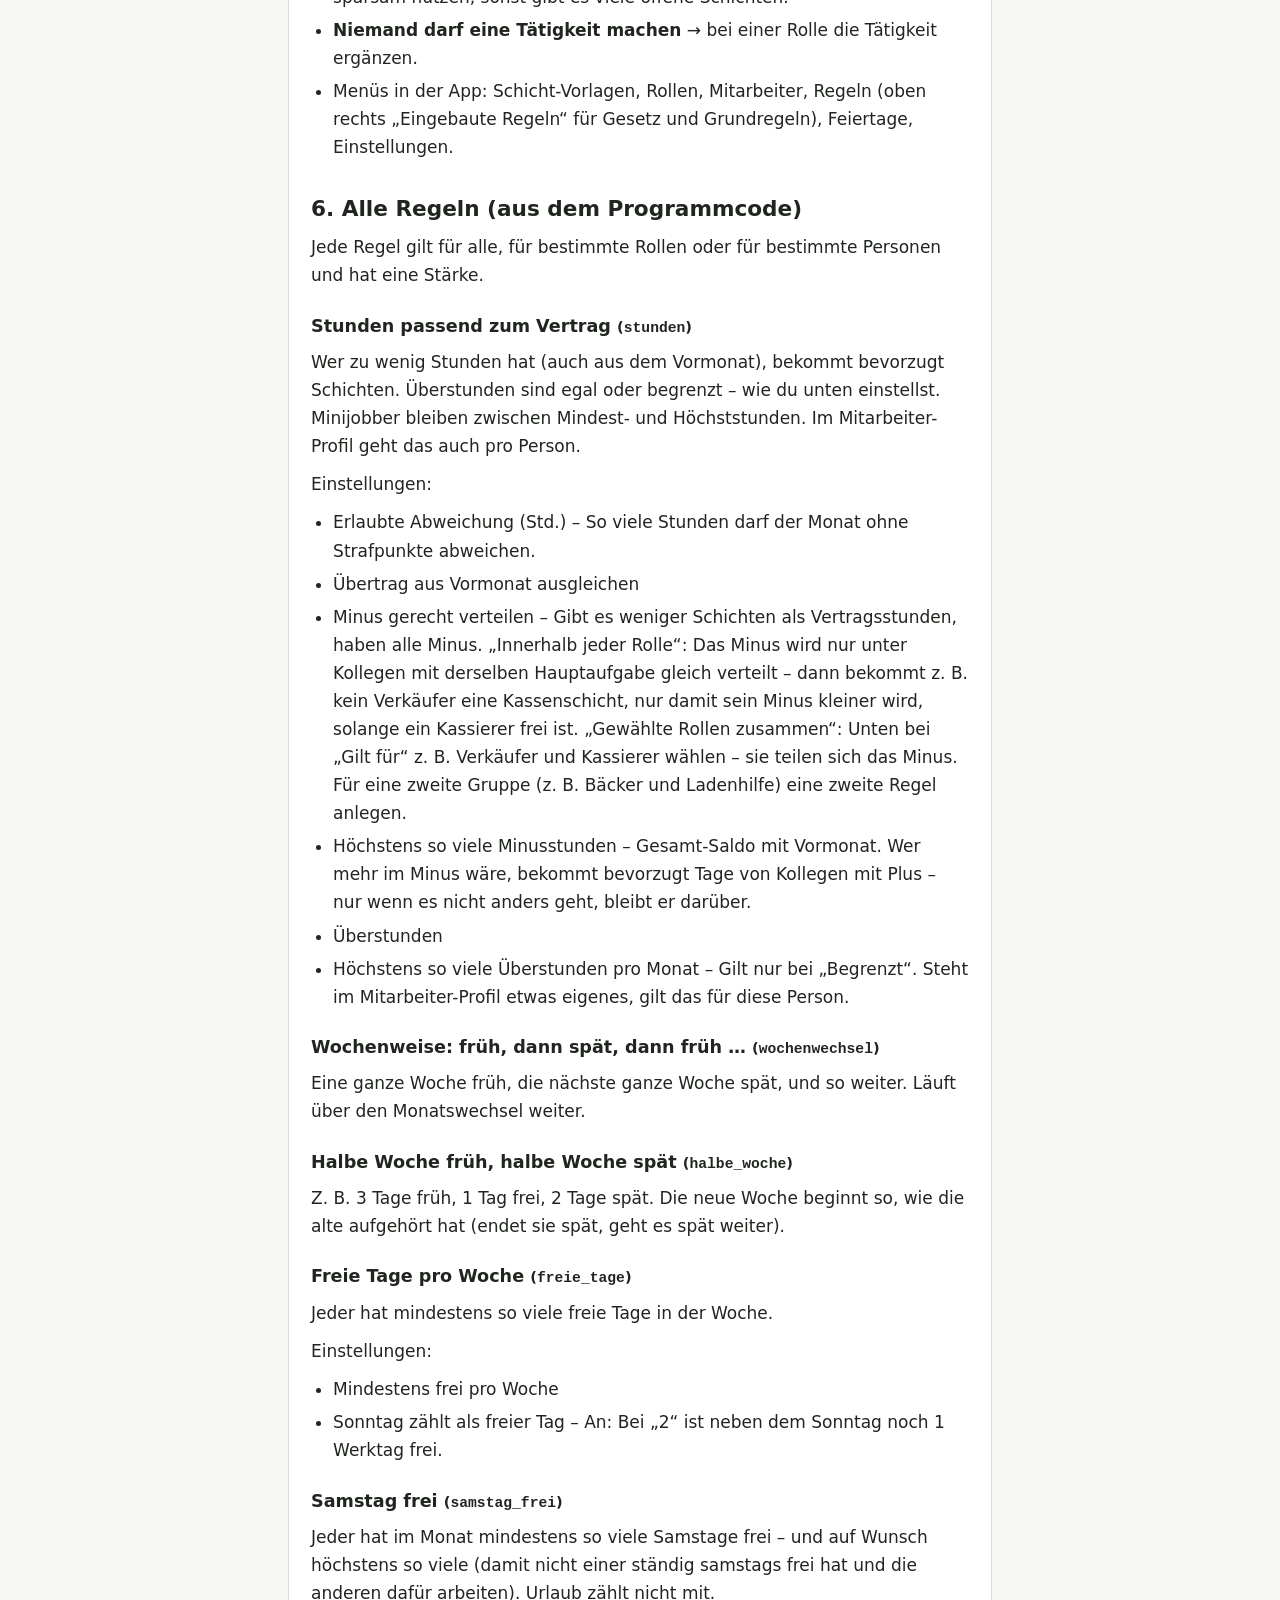
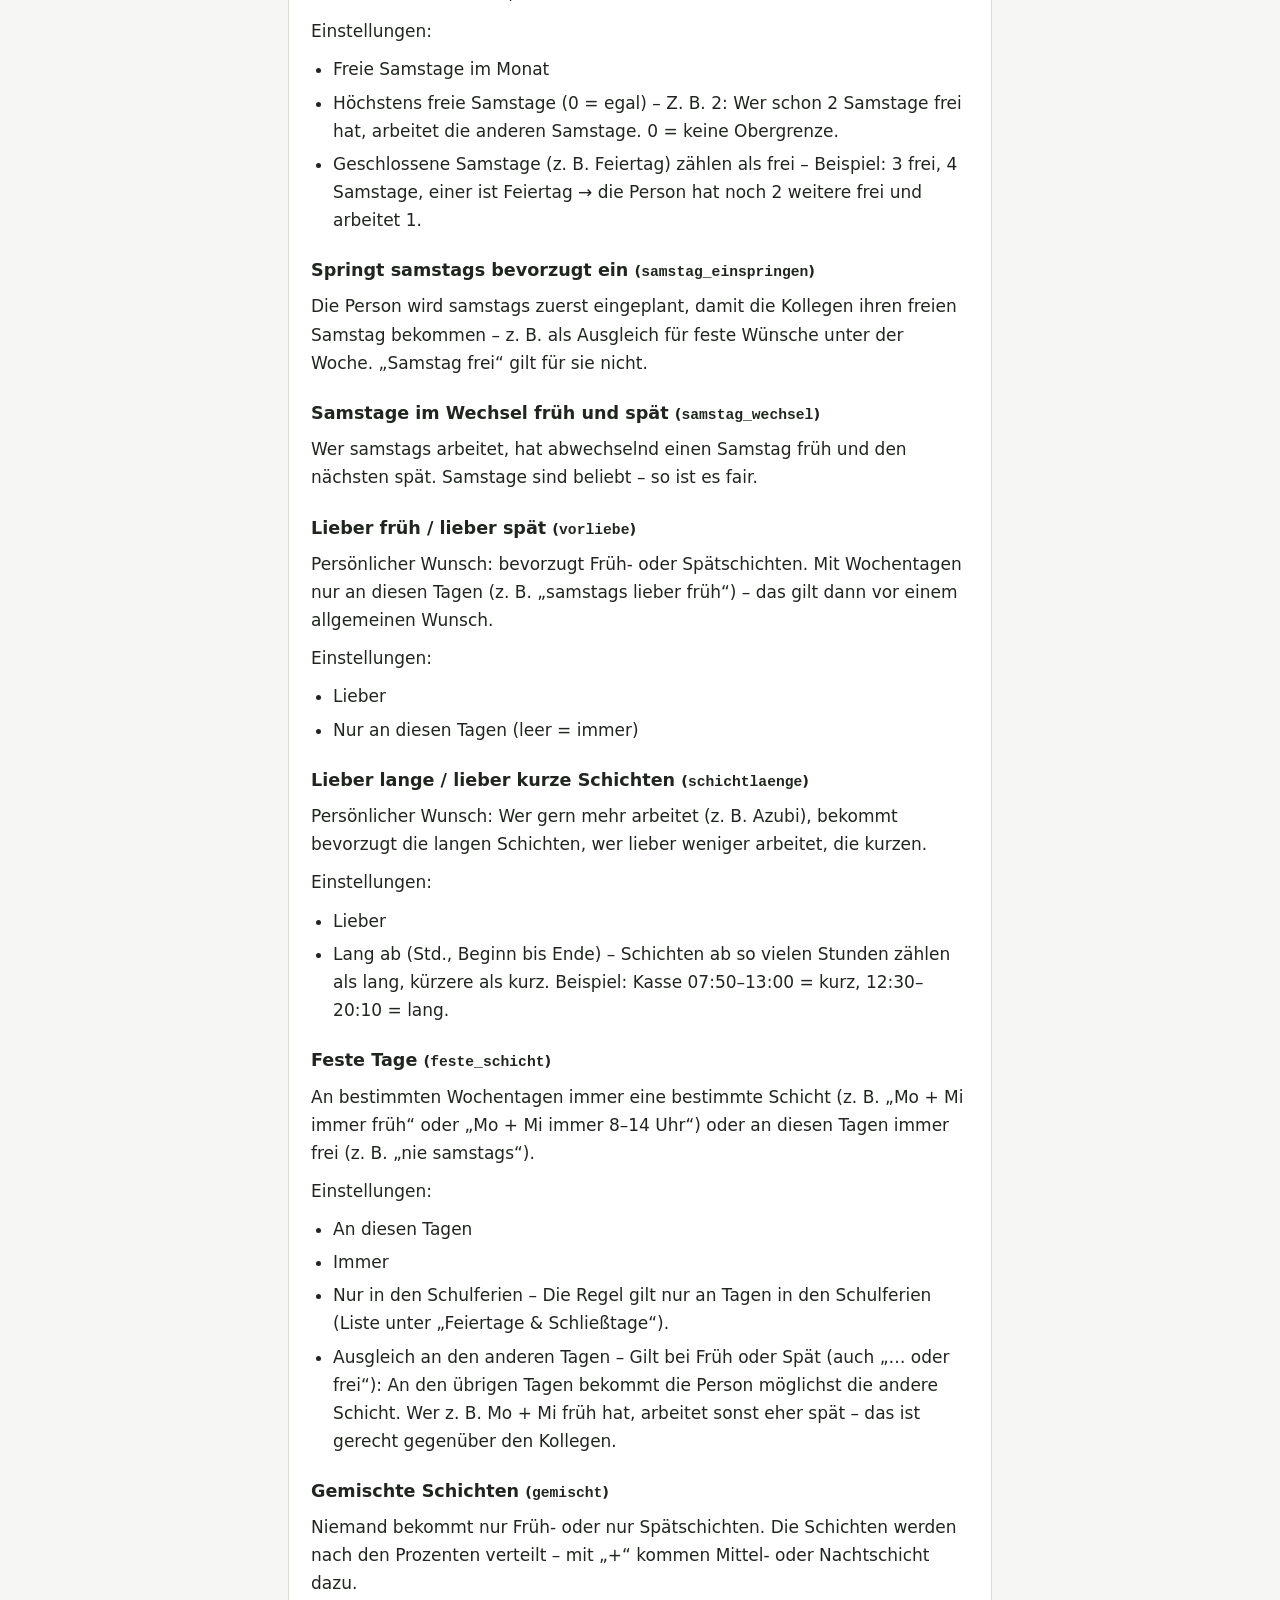
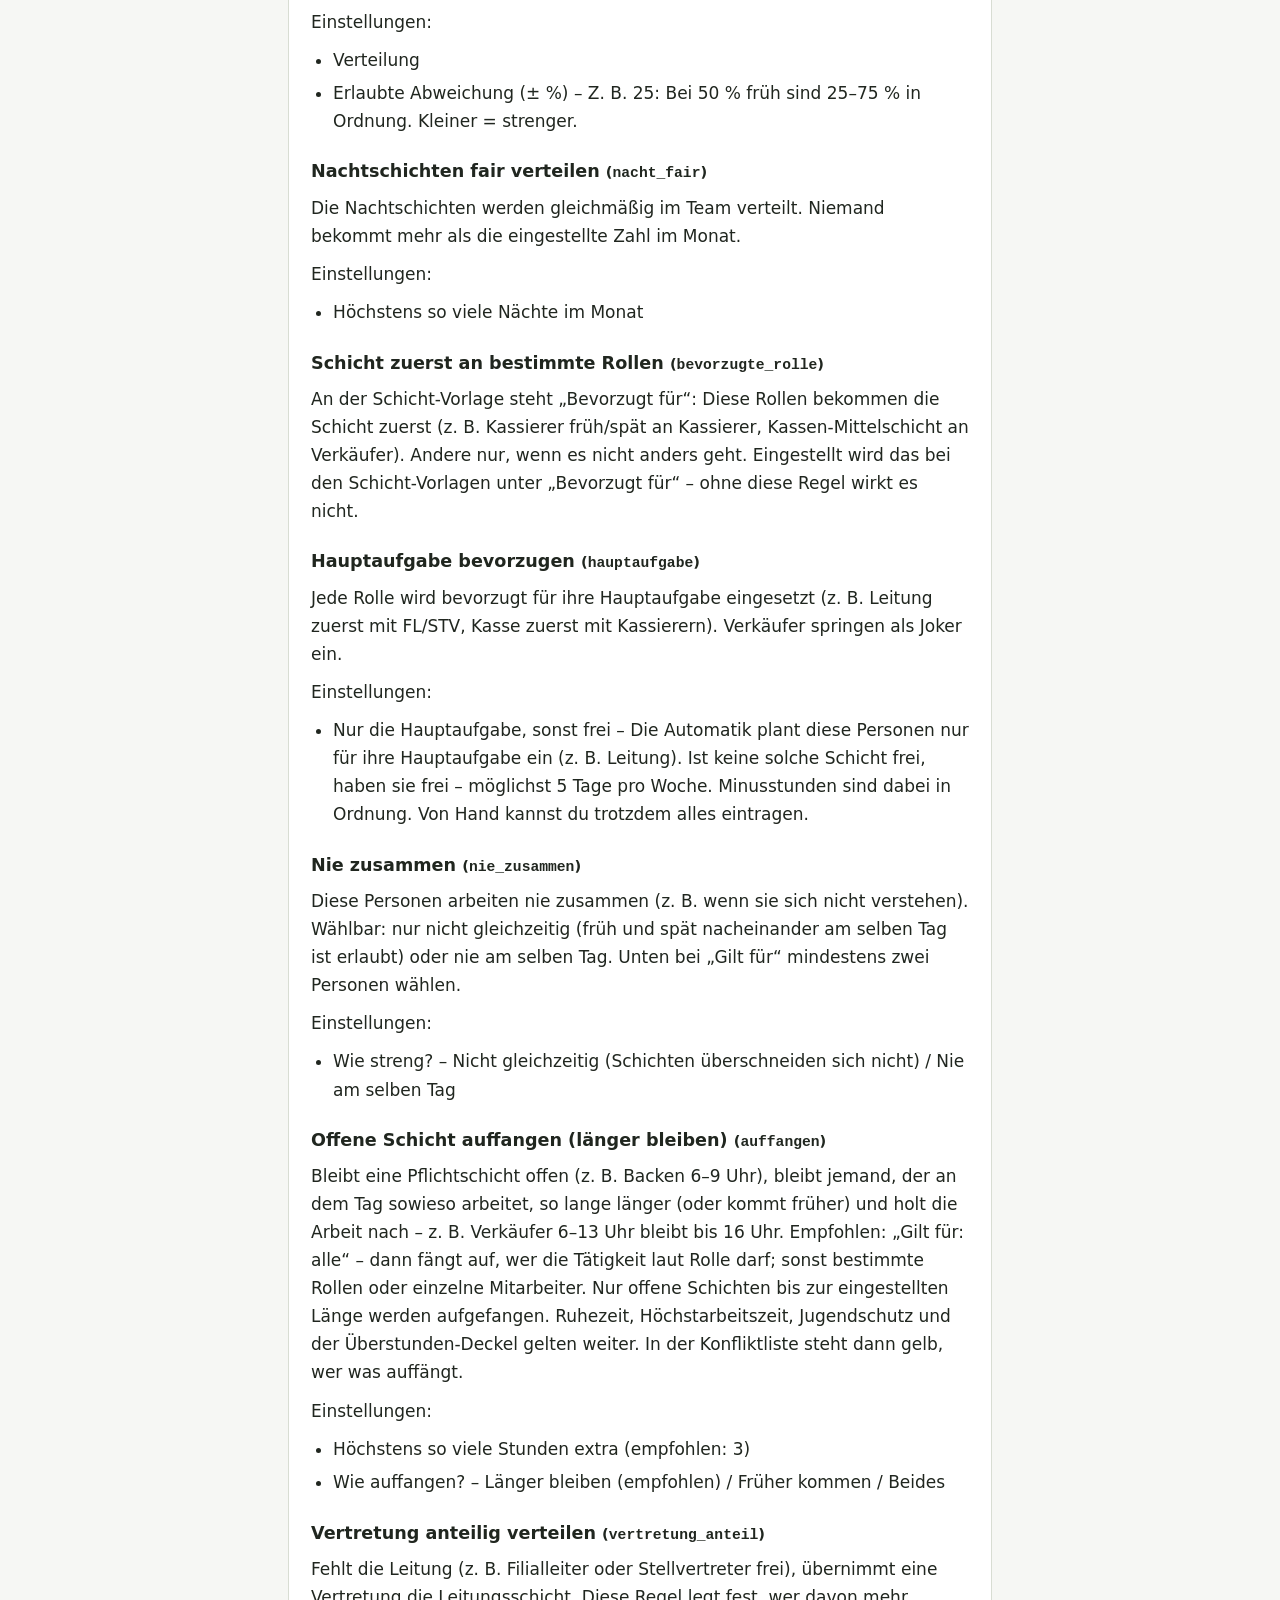
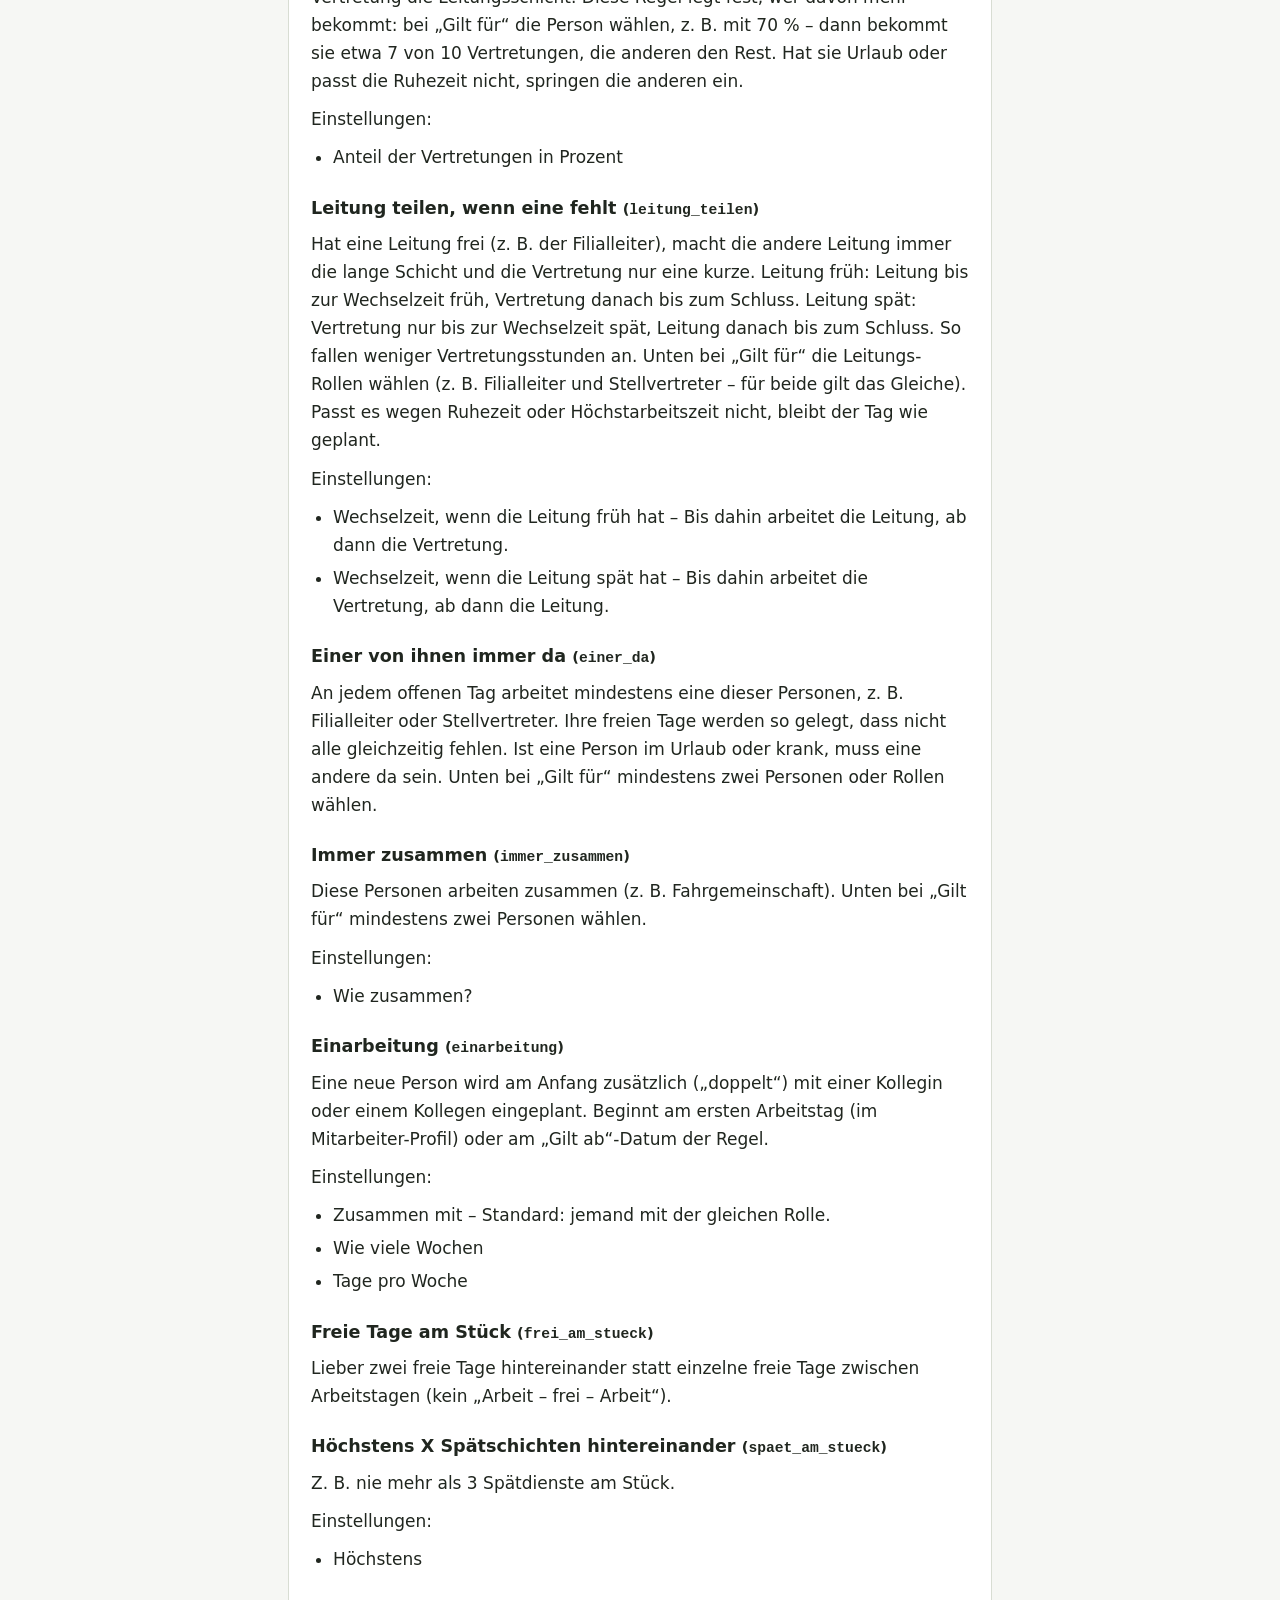
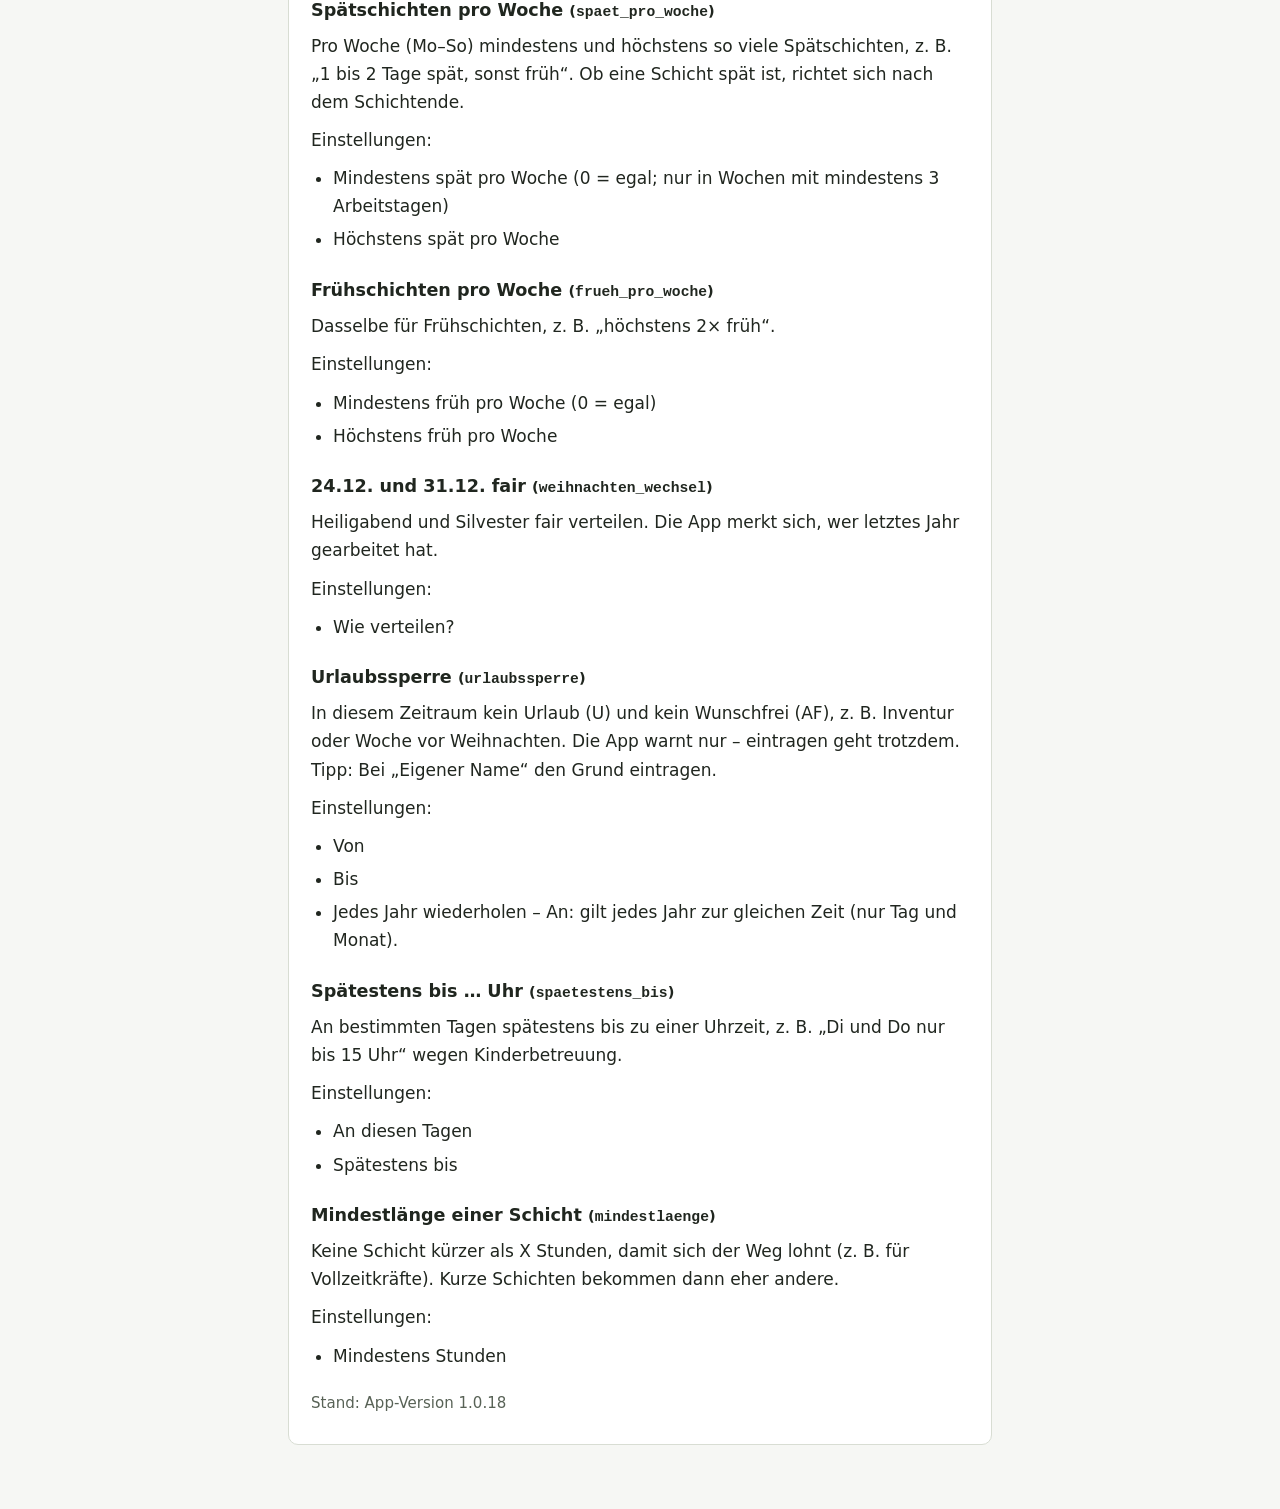
==== commit 86781824: "1.0.19: KI-Hilfe mit Stärke „muss“ Co-Authored-By: Claude Opus 5.5 <noreply@anthropic.com> Claude-Se" ====
--- a/ki-hilfe.html
+++ b/ki-hilfe.html
@@ -29,7 +29,7 @@
 <ol>
 <li>Sie füllt zuerst alle Pflichtschichten „gierig“ (die passendste freie Person).</li>
 <li>Dann verbessert sie den Plan tausendfach durch Tauschen und Verschieben (lokale Suche).</li>
-<li>Jede verletzte Wunschregel kostet <b>Strafpunkte</b> = Anzahl × Grundpunkte × <b>Stärke</b> (leicht 0.5, mittel 1.0, stark 3.0) × <b>Rangfaktor</b> (Regeln weiter oben in der Liste zählen etwas mehr). Eine unbesetzte Pflichtschicht kostet 100.000 Punkte – also fast immer mehr als jede Wunschregel.</li>
+<li>Jede verletzte Wunschregel kostet <b>Strafpunkte</b> = Anzahl × Grundpunkte × <b>Stärke</b> (leicht 0.5, mittel 1.0, stark 3.0, muss 50.000) × <b>Rangfaktor</b> (Regeln weiter oben in der Liste zählen etwas mehr). Eine unbesetzte Pflichtschicht kostet 100.000 bis 300.000 Punkte – also mehr als jede leichte, mittlere oder starke Wunschregel. Nur bei Stärke <b>„muss“</b> ist es umgekehrt: Lässt sich die Regel nur mit einer offenen Schicht halten, bleibt die Schicht offen (rot) und muss von Hand besetzt werden.</li>
 <li>Es werden drei Vorschläge gerechnet. Der Nutzer wählt einen, von Hand eingetragene und fixierte Schichten bleiben beim Neuplanen erhalten.</li>
 </ol>
 <p><b>Wichtig:</b> Die Suche tauscht meist nur ein bis zwei Schichten gleichzeitig. Wenn ein Engpass sehr knapp ist (z. B. nur 3 Samstage im Monat und jeder soll einen frei haben), kann sie hängen bleiben. Dann hilft es, vorher ein „AF“ (Wunschfrei) einzutragen.</p>
@@ -61,6 +61,7 @@
 <li><b>Eine kurze Schicht bleibt offen</b> (z. B. Backen 6–9 Uhr) → Regel „Offene Schicht auffangen“: Wer an dem Tag sowieso arbeitet, bleibt länger.</li>
 <li><b>Zu viele freie Tage / Minusstunden</b> bei einer Person → Regel „Stunden passend zum Vertrag“ für sie stärker stellen.</li>
 <li><b>Zwei starke Regeln widersprechen sich</b> → eine davon auf „mittel“ oder „leicht“ stellen.</li>
+<li><b>Eine starke Regel wird gebrochen, obwohl sie unbedingt gelten soll</b> → auf „muss“ stellen. Dann bleibt lieber eine Schicht offen. Nur sparsam nutzen, sonst gibt es viele offene Schichten.</li>
 <li><b>Niemand darf eine Tätigkeit machen</b> → bei einer Rolle die Tätigkeit ergänzen.</li>
 <li>Menüs in der App: Schicht-Vorlagen, Rollen, Mitarbeiter, Regeln (oben rechts „Eingebaute Regeln“ für Gesetz und Grundregeln), Feiertage, Einstellungen.</li>
 </ul>
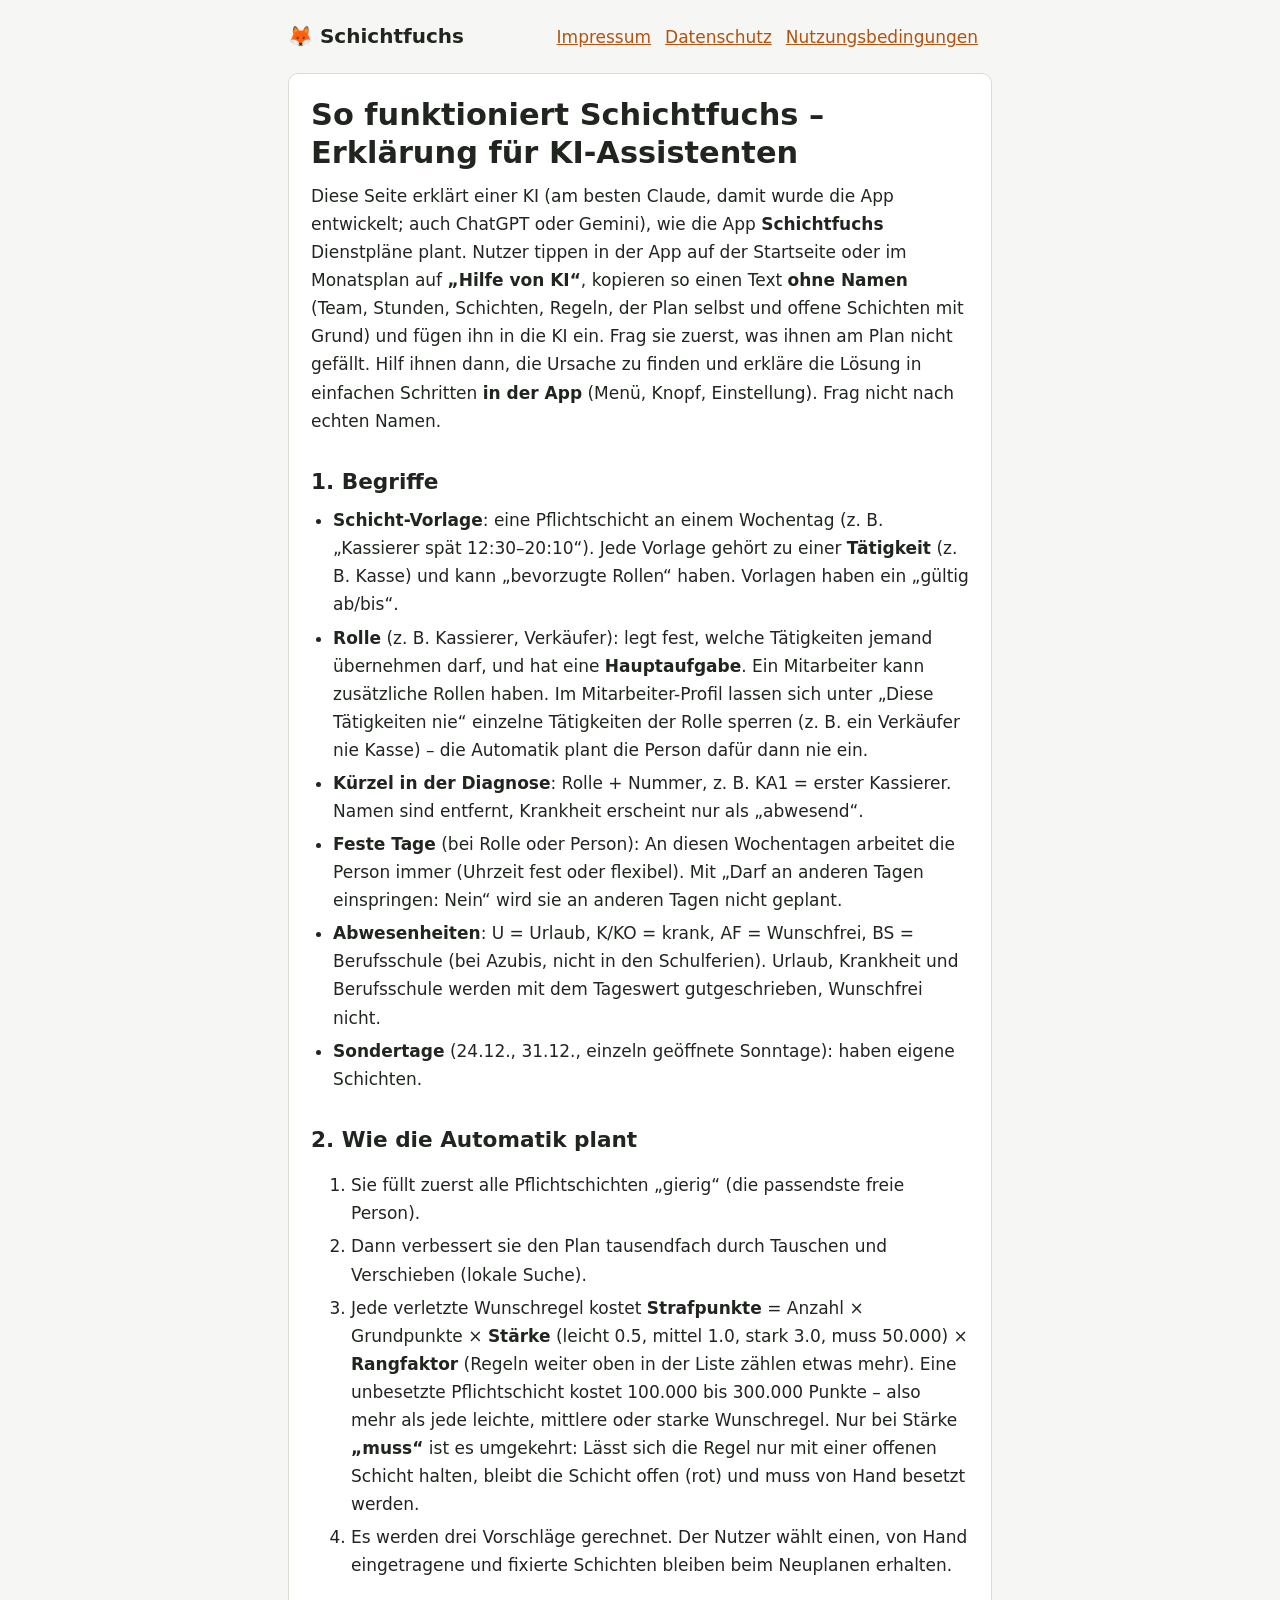
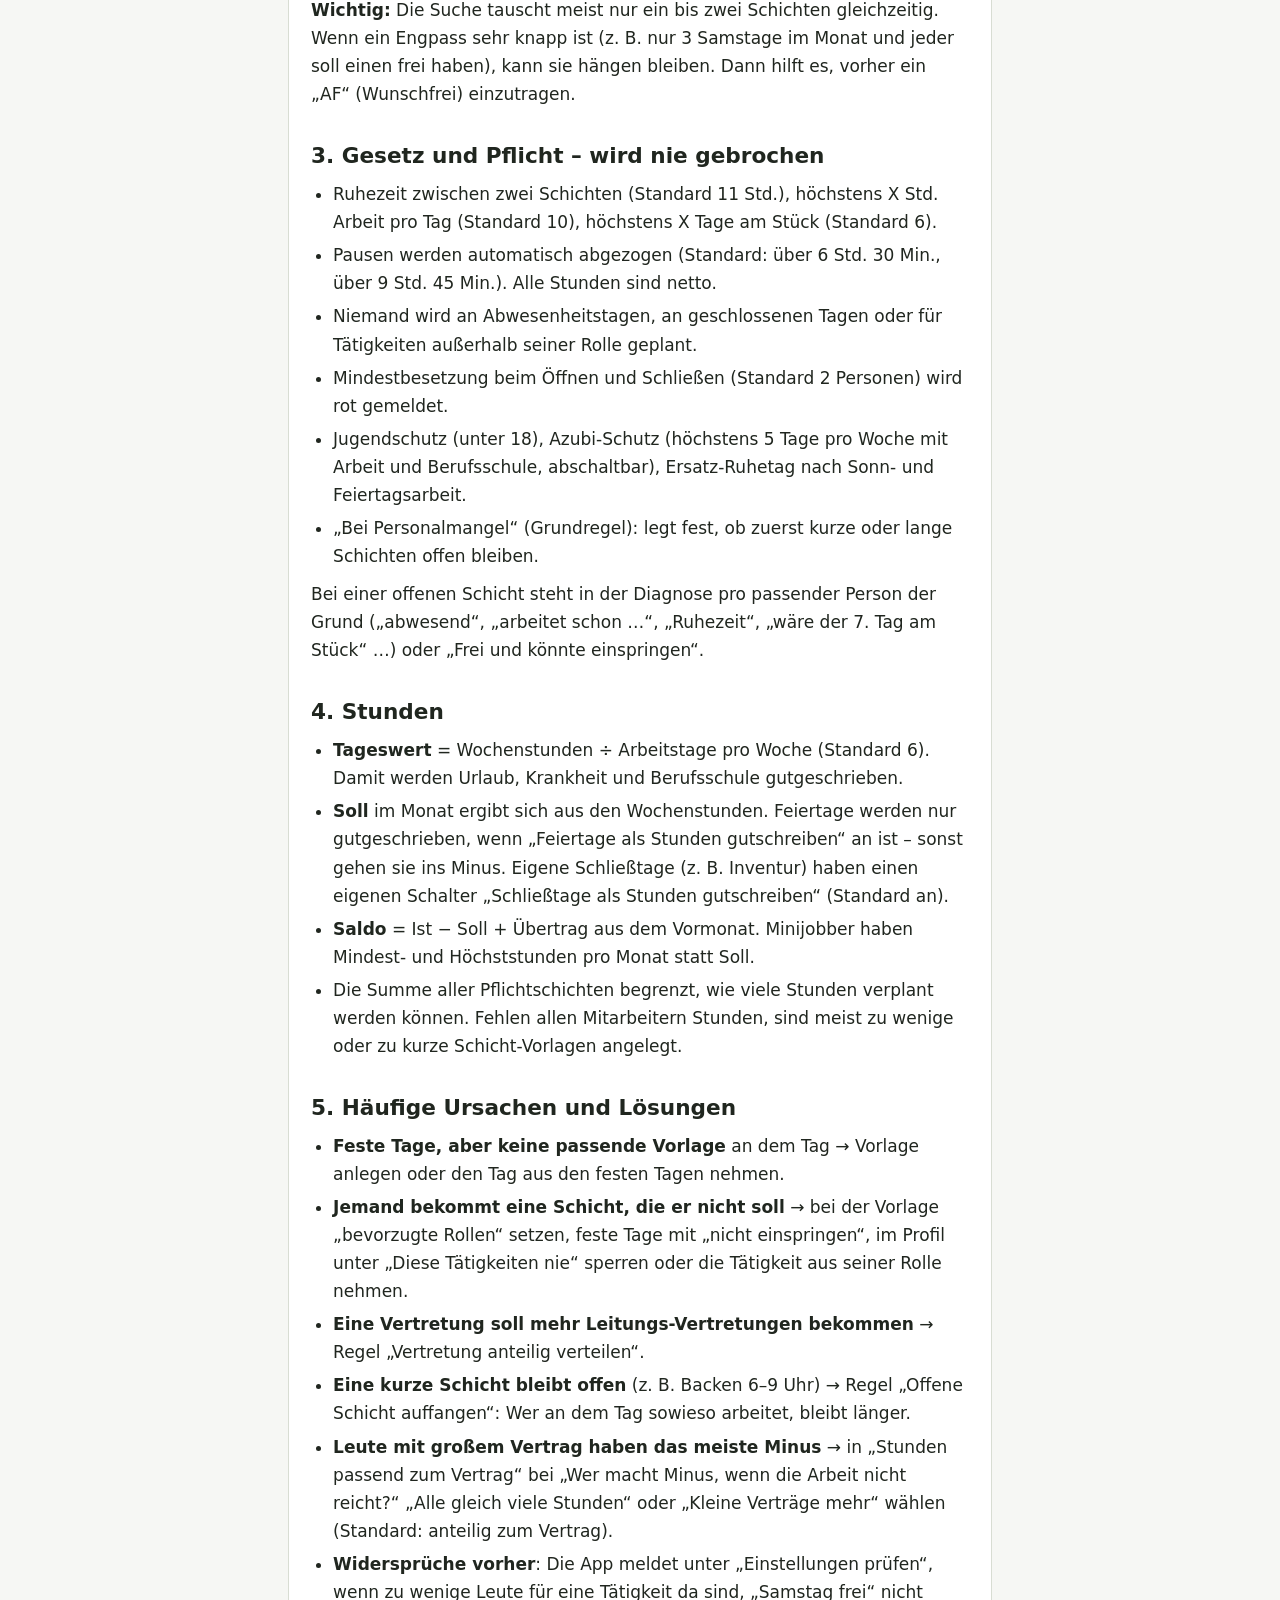
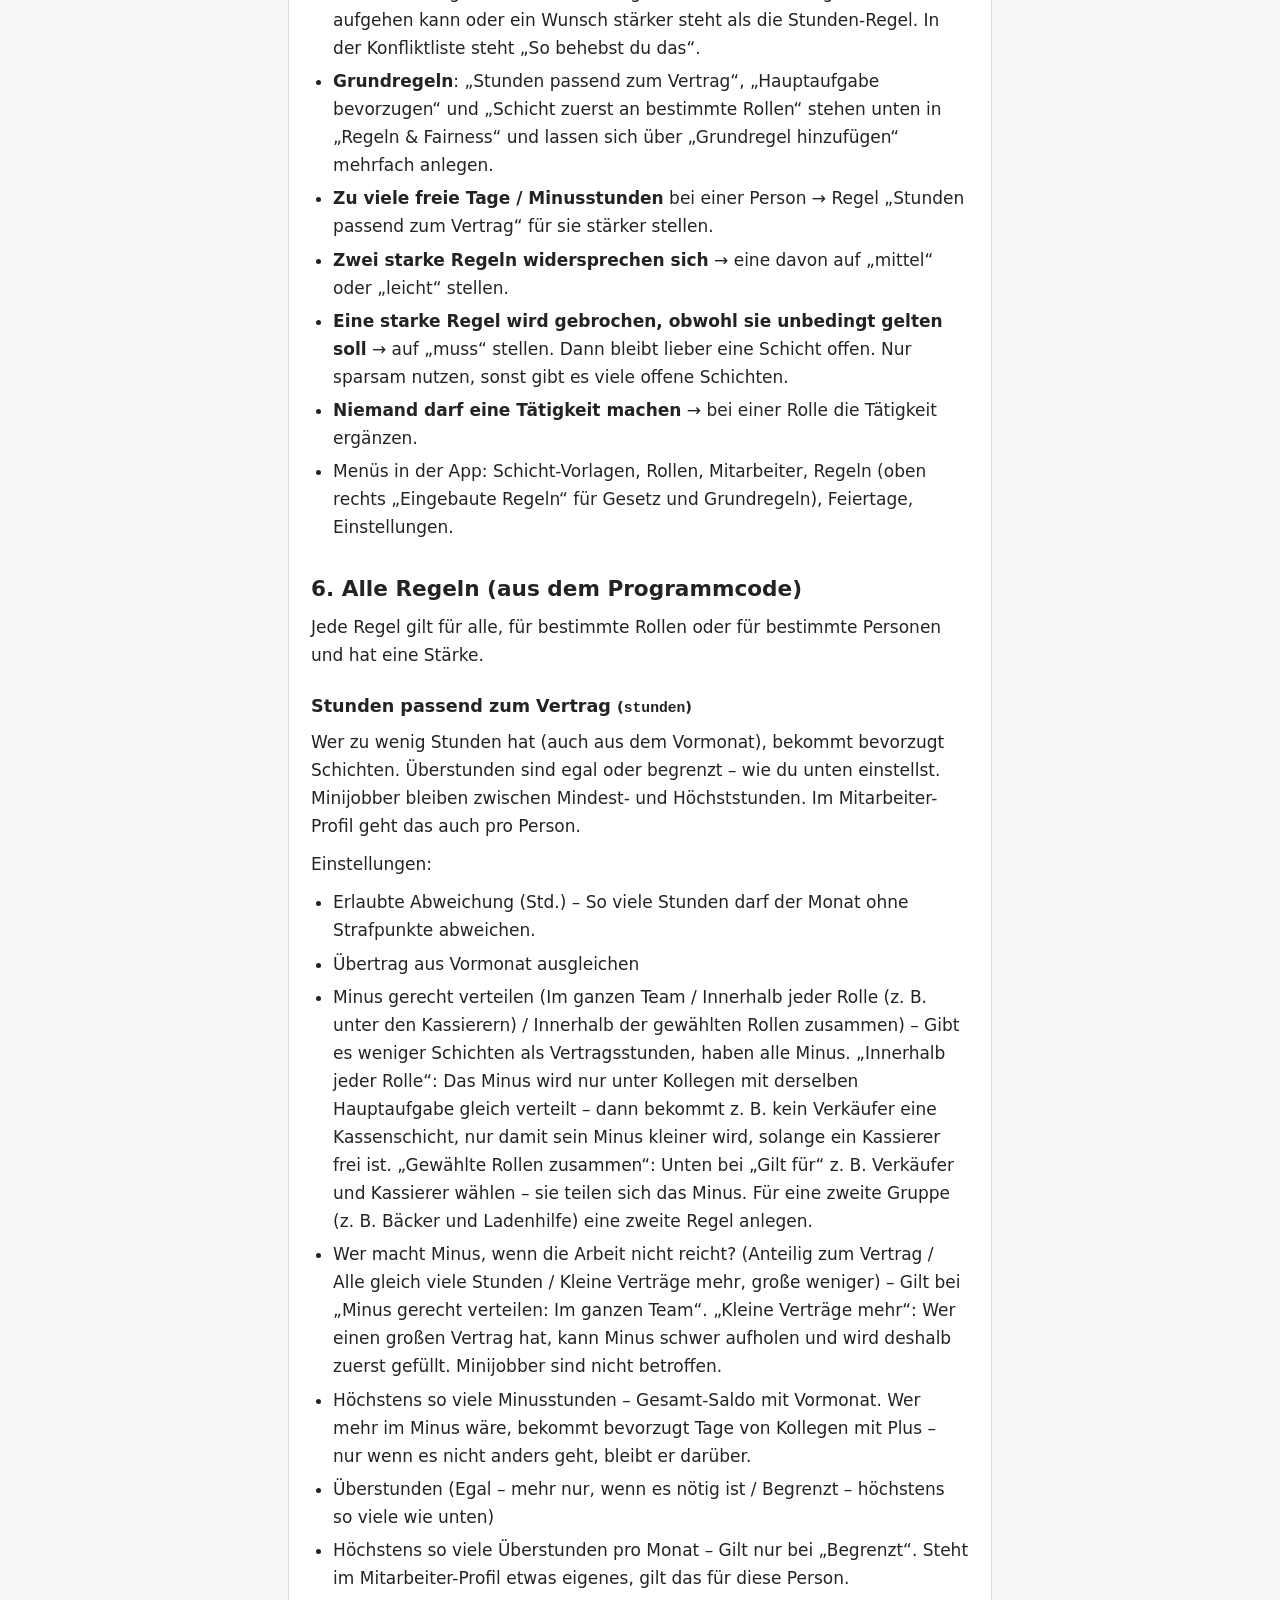
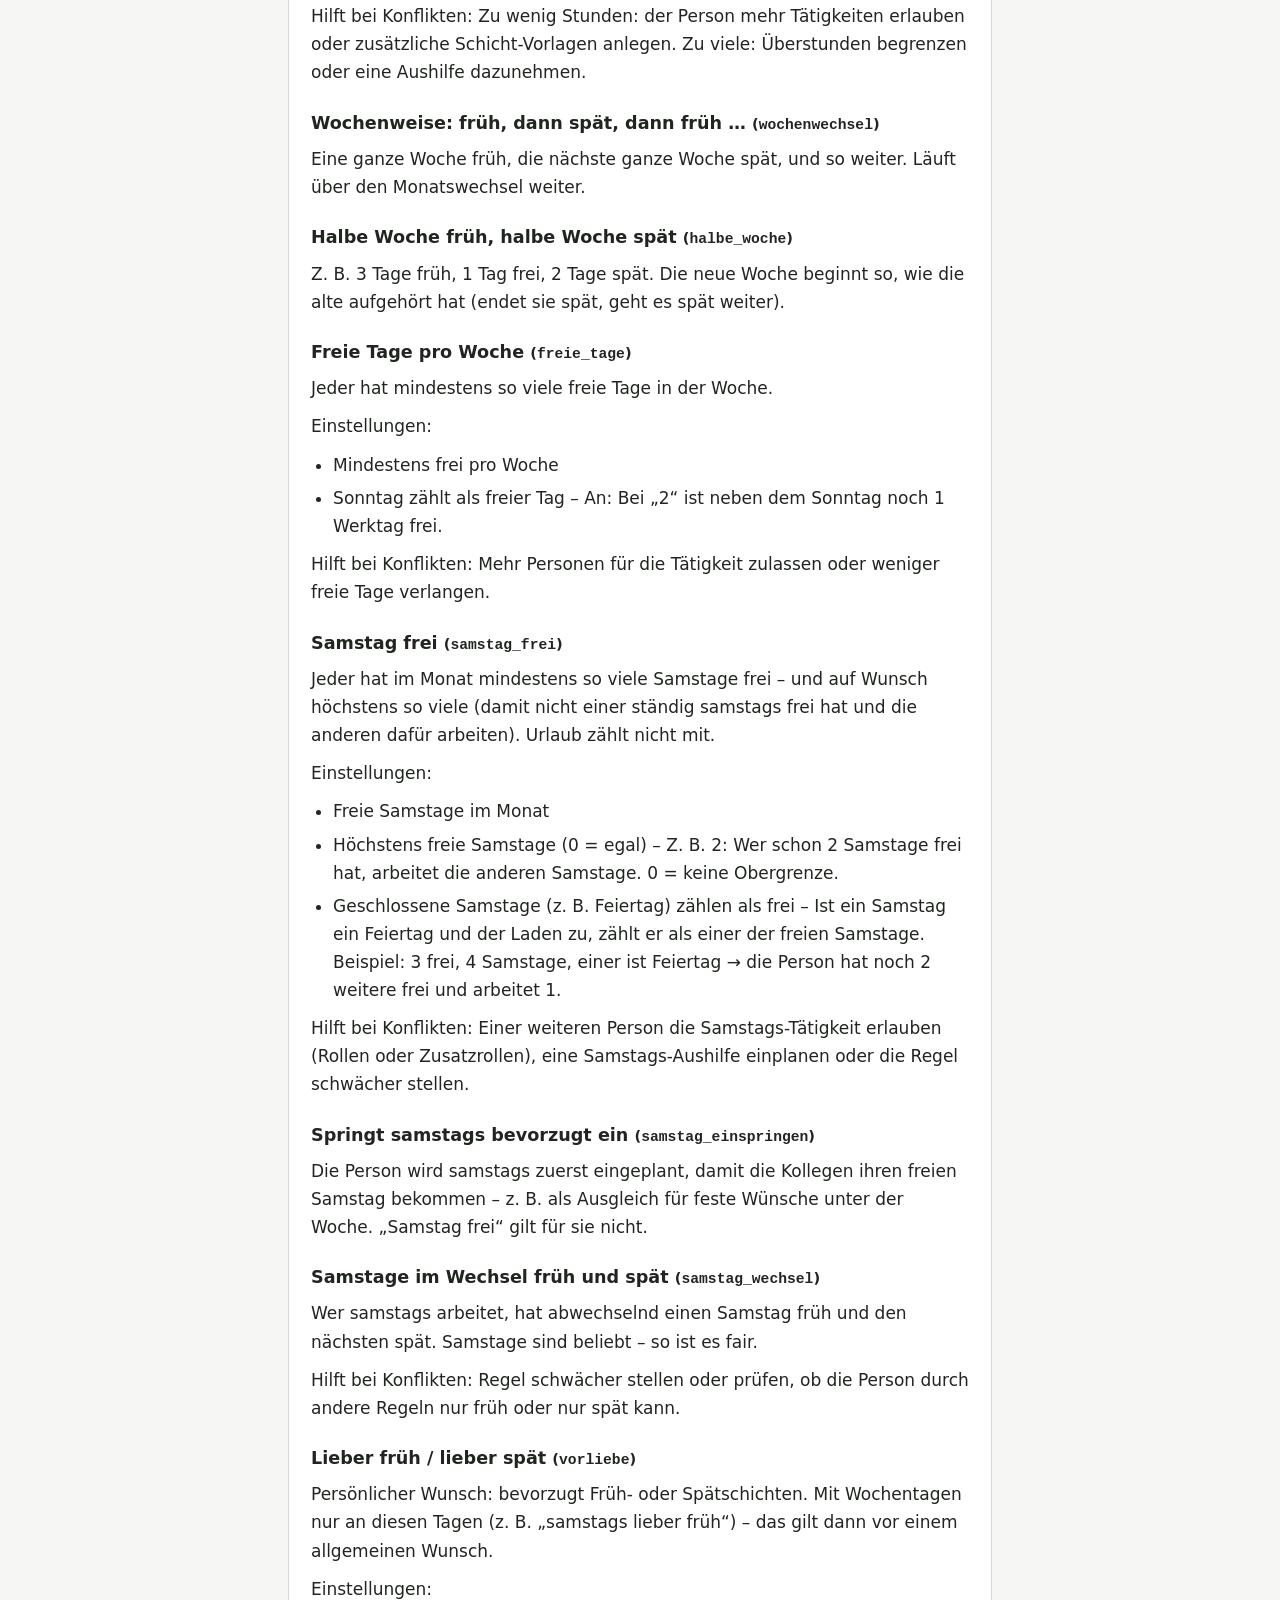
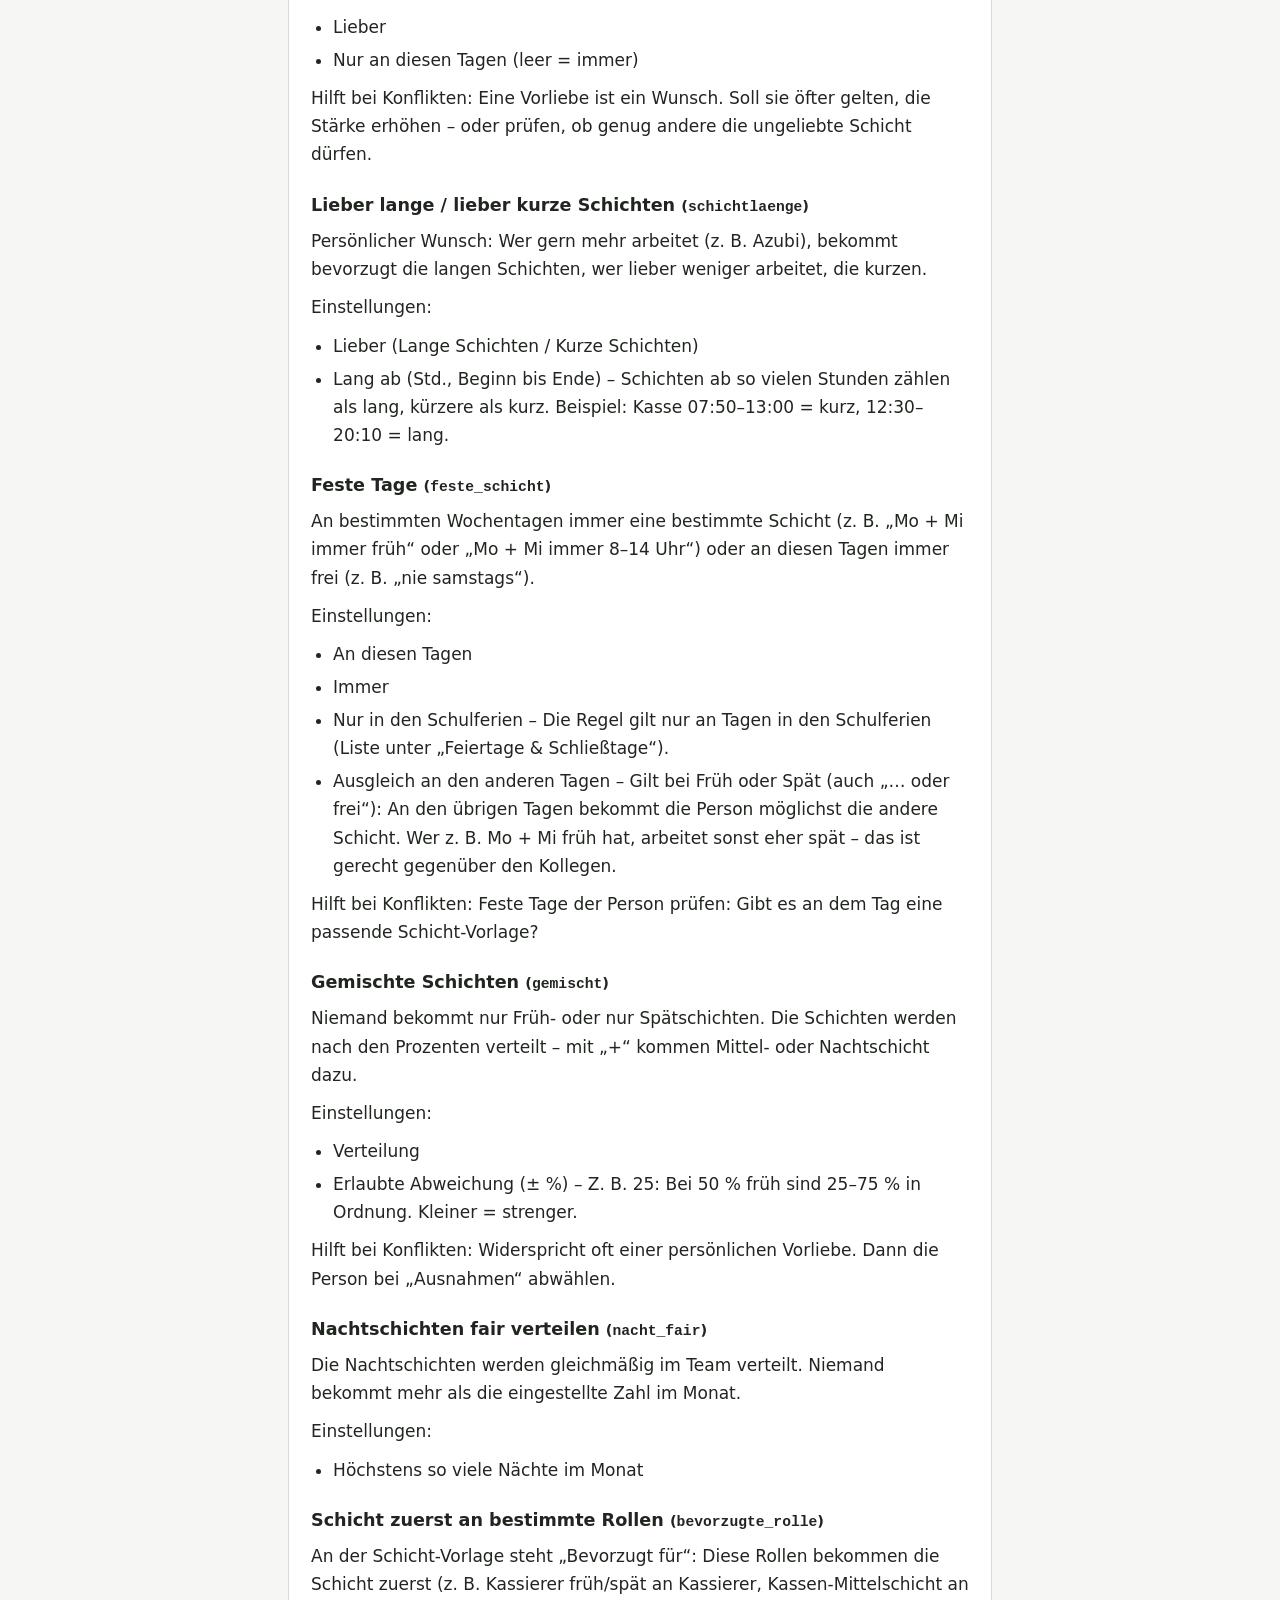
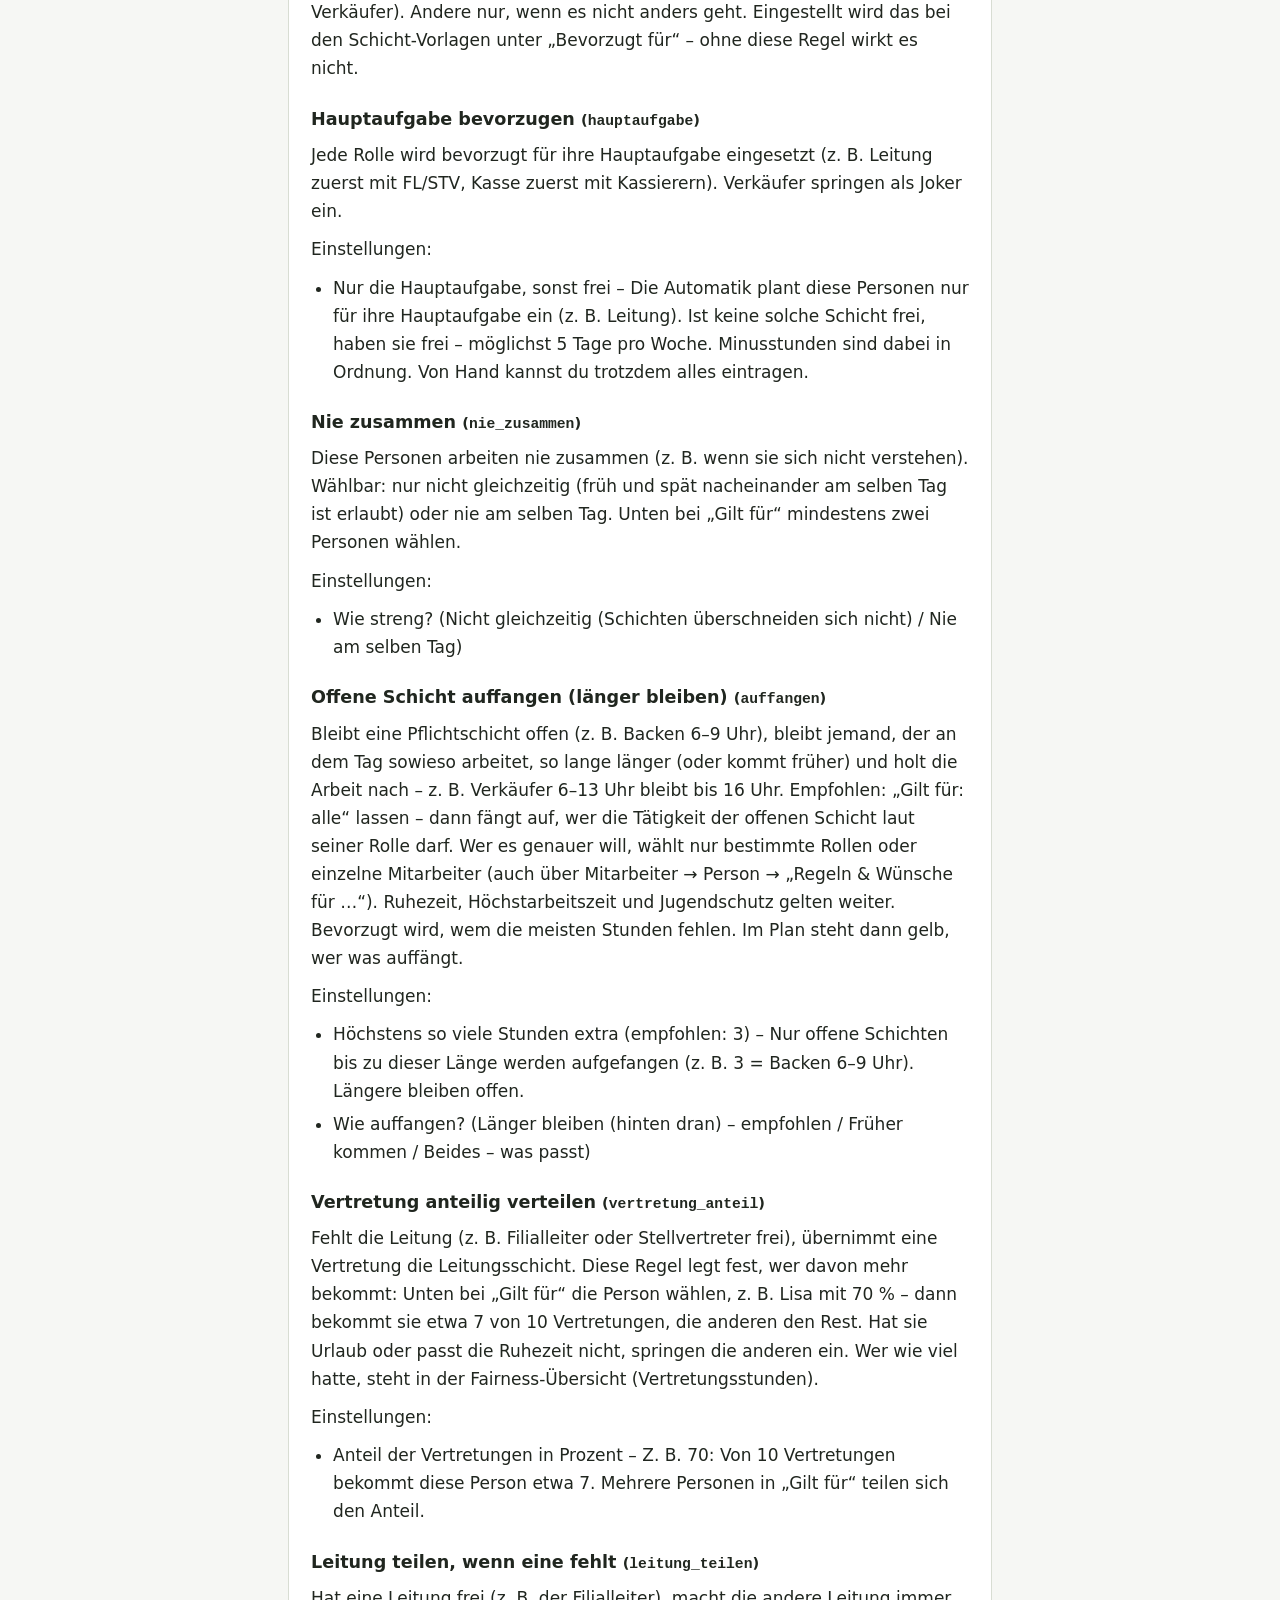
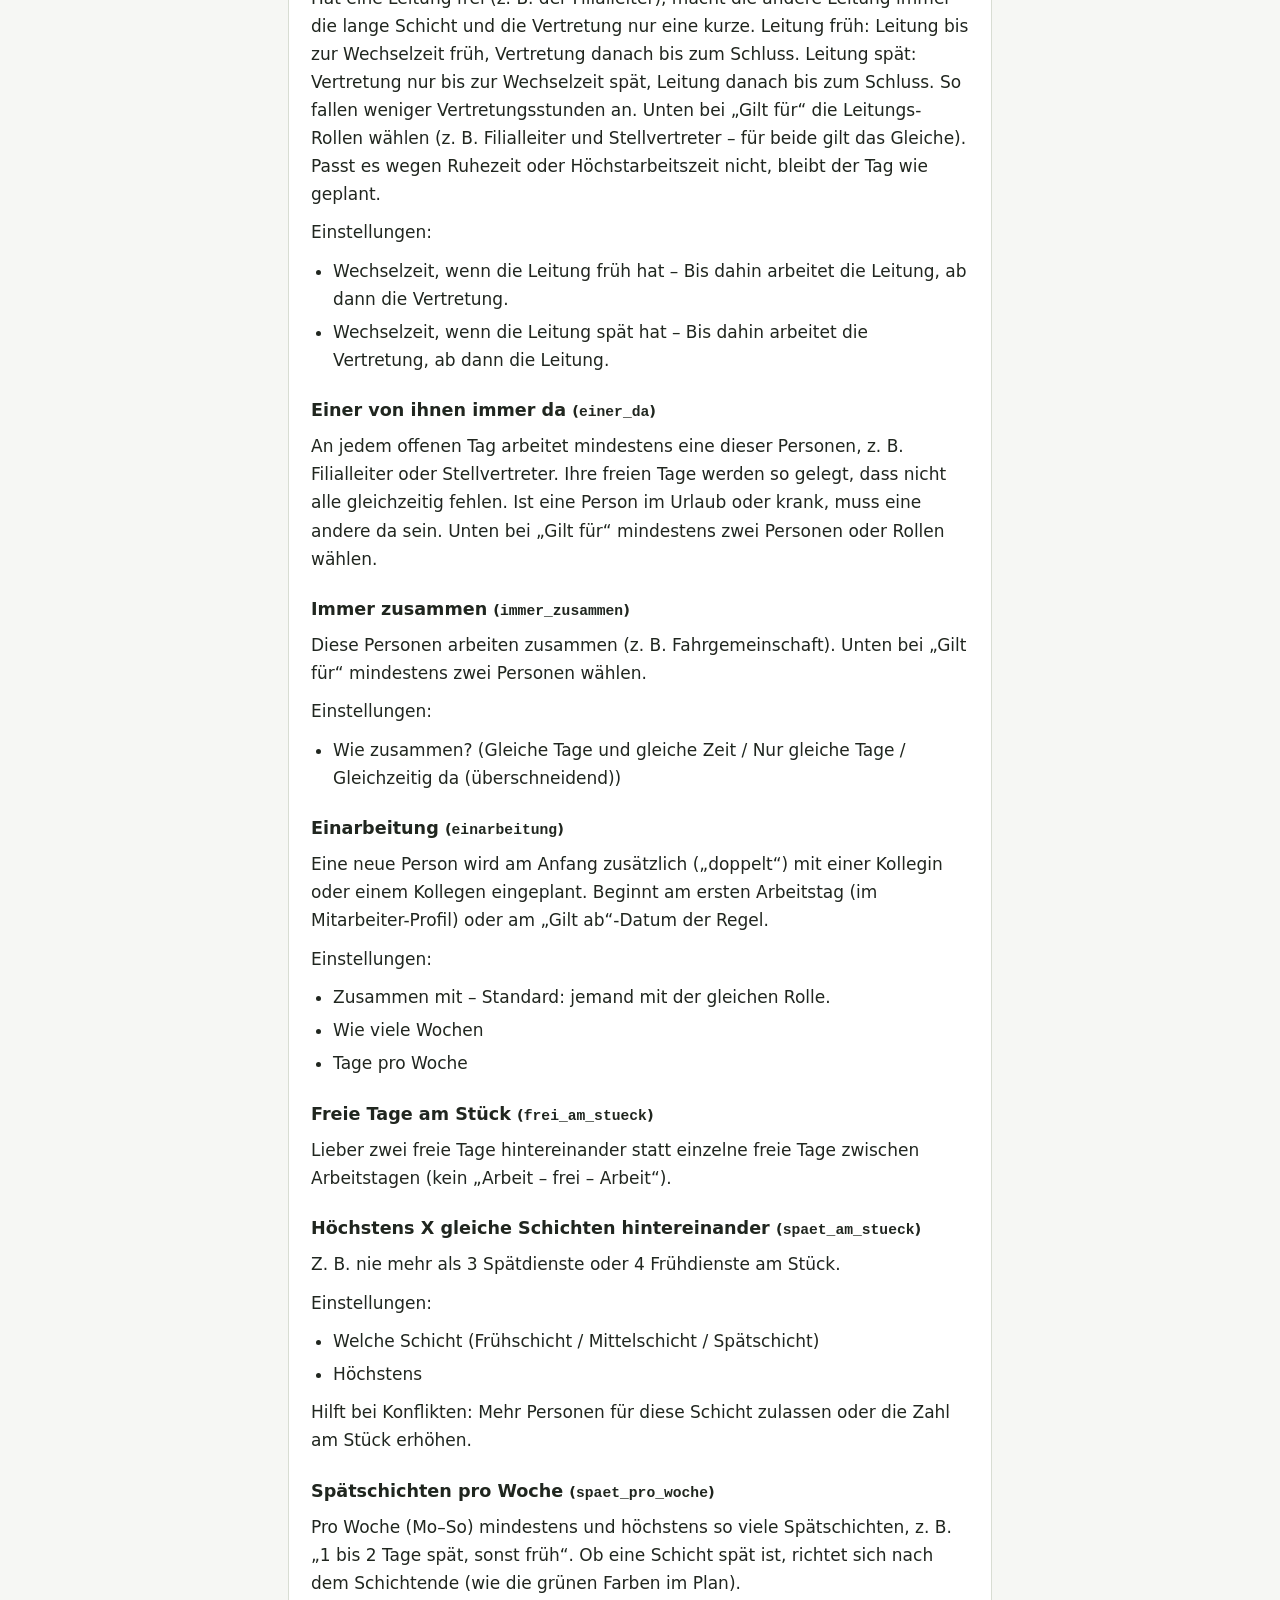
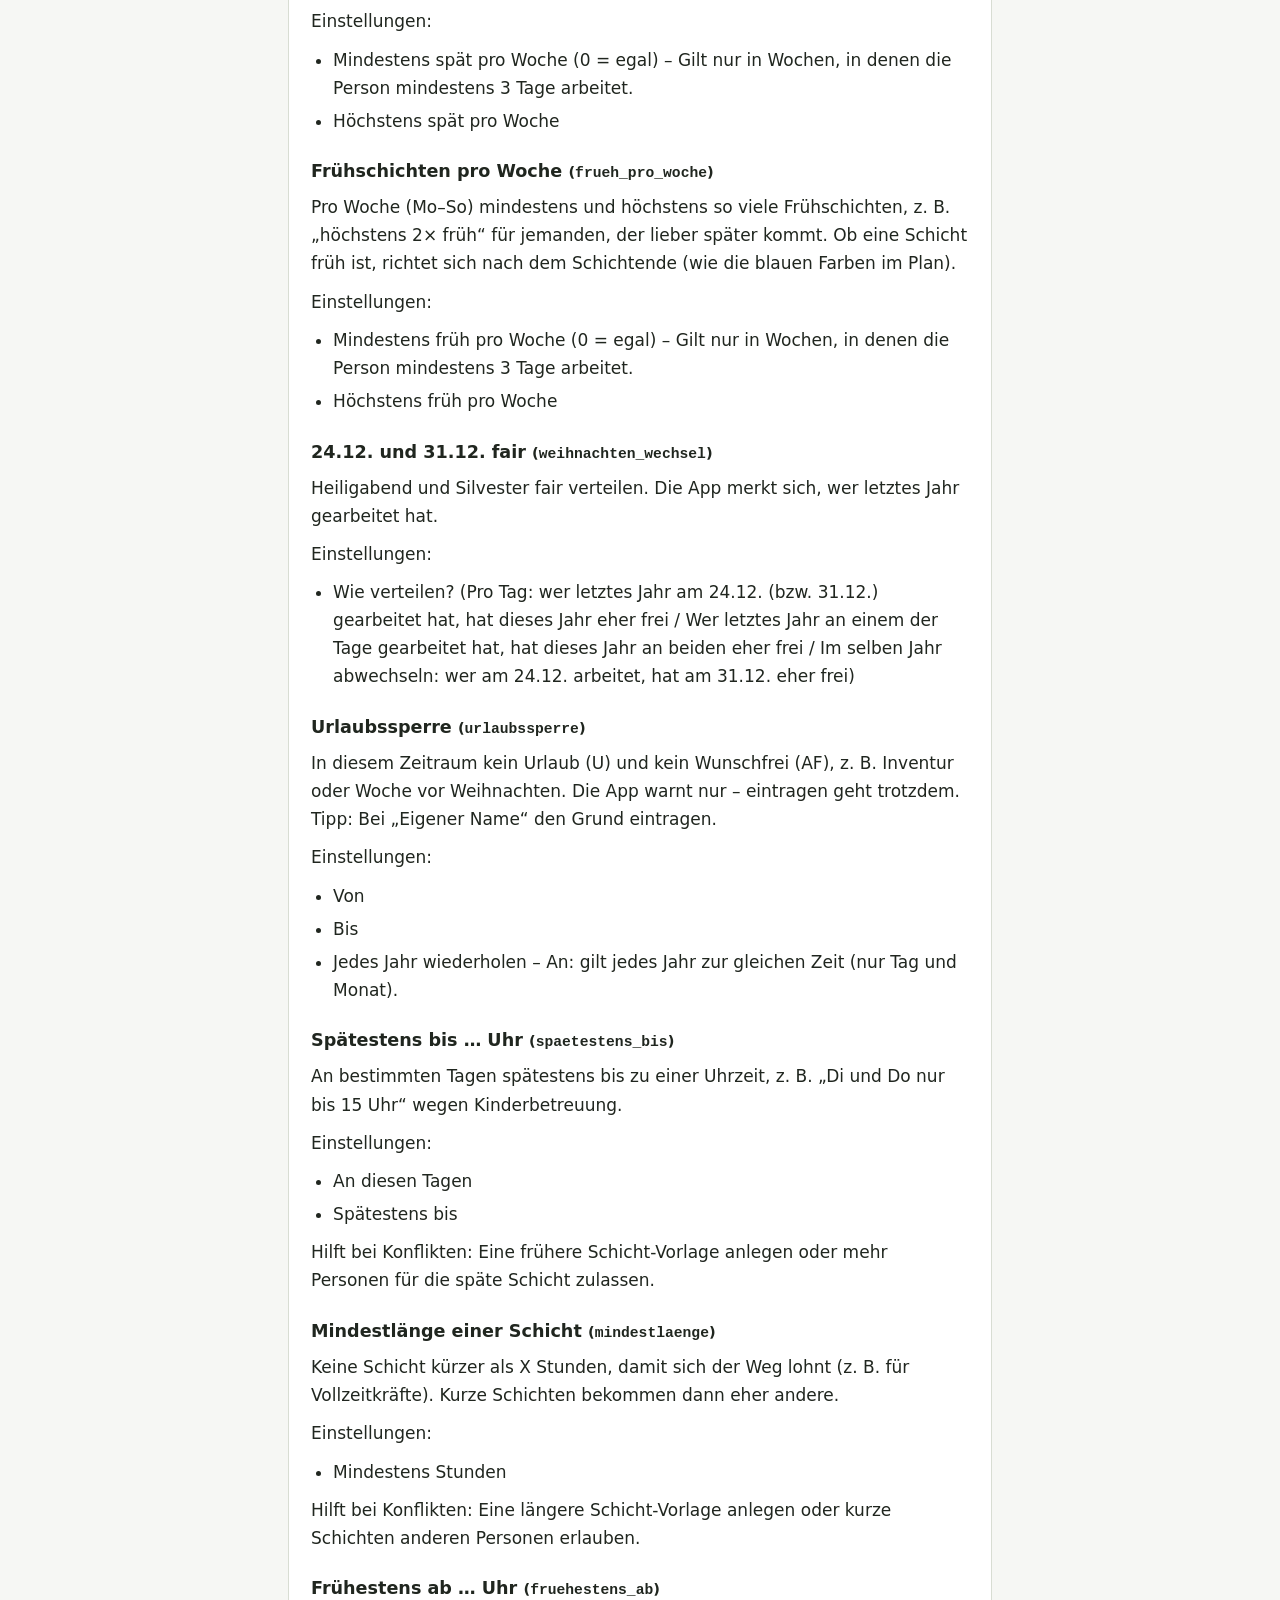
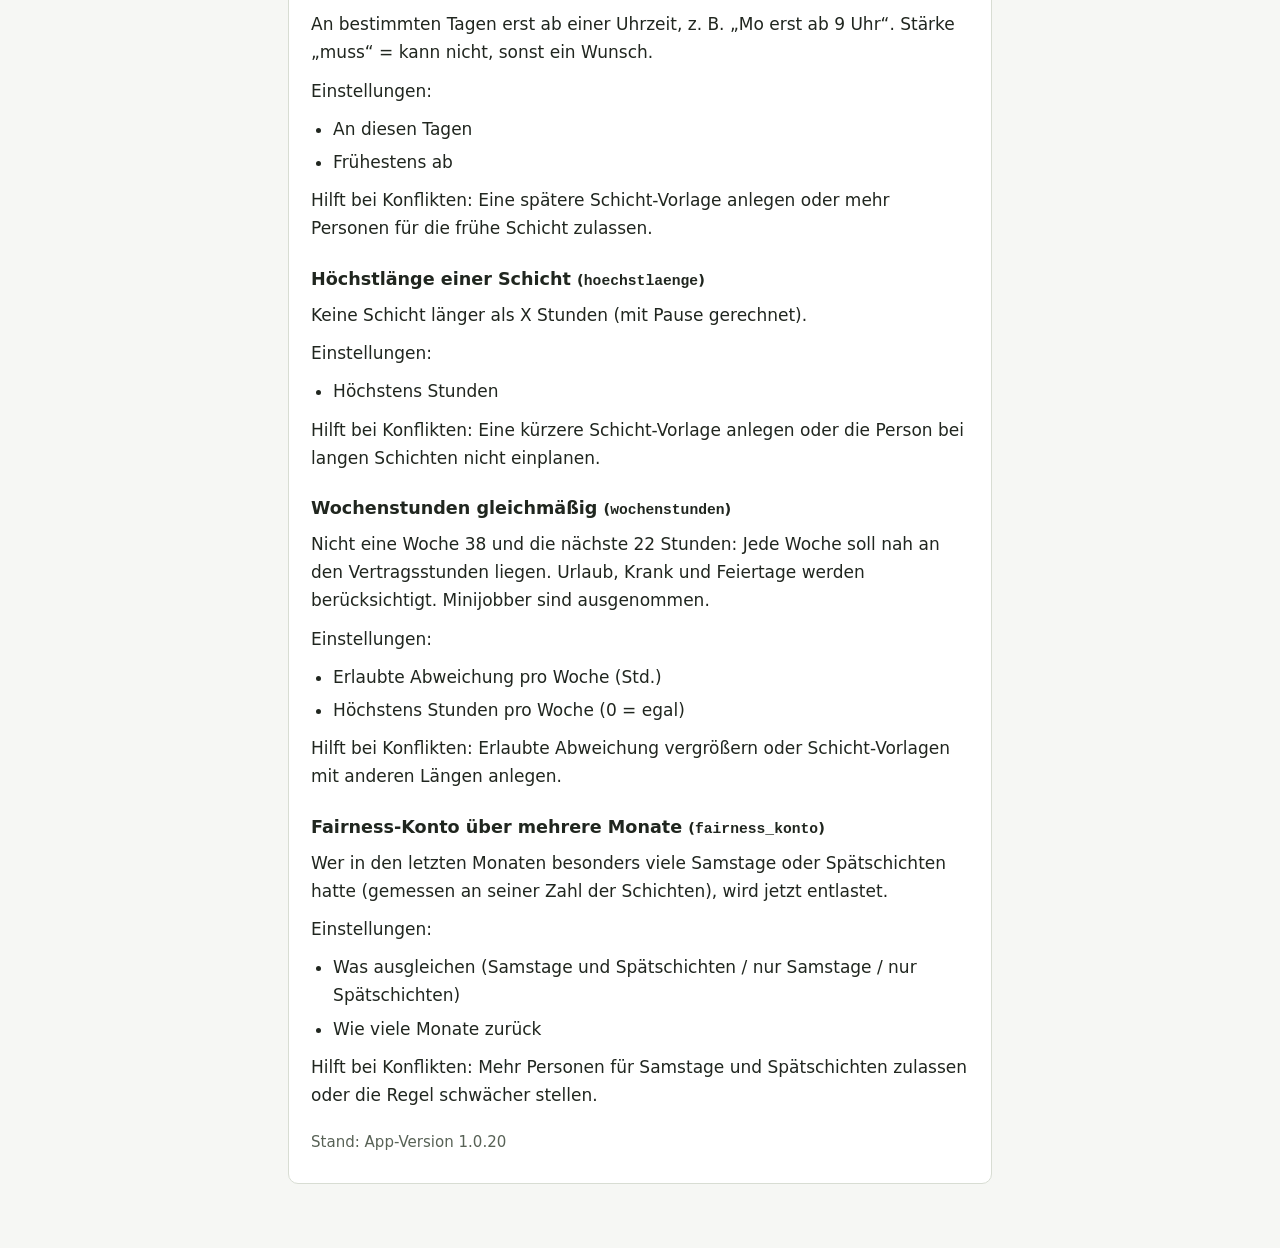
==== commit 52a12c59: "1.0.20: KI-Hilfe mit neuen Regeln, Minus-Verteilung und Lösungstipps" ====
--- a/ki-hilfe.html
+++ b/ki-hilfe.html
@@ -48,7 +48,7 @@
 <h2>4. Stunden</h2>
 <ul>
 <li><b>Tageswert</b> = Wochenstunden ÷ Arbeitstage pro Woche (Standard 6). Damit werden Urlaub, Krankheit und Berufsschule gutgeschrieben.</li>
-<li><b>Soll</b> im Monat ergibt sich aus den Wochenstunden. Feiertage werden nur gutgeschrieben, wenn „Feiertage als Stunden gutschreiben“ an ist – sonst gehen sie ins Minus.</li>
+<li><b>Soll</b> im Monat ergibt sich aus den Wochenstunden. Feiertage werden nur gutgeschrieben, wenn „Feiertage als Stunden gutschreiben“ an ist – sonst gehen sie ins Minus. Eigene Schließtage (z. B. Inventur) haben einen eigenen Schalter „Schließtage als Stunden gutschreiben“ (Standard an).</li>
 <li><b>Saldo</b> = Ist − Soll + Übertrag aus dem Vormonat. Minijobber haben Mindest- und Höchststunden pro Monat statt Soll.</li>
 <li>Die Summe aller Pflichtschichten begrenzt, wie viele Stunden verplant werden können. Fehlen allen Mitarbeitern Stunden, sind meist zu wenige oder zu kurze Schicht-Vorlagen angelegt.</li>
 </ul>
@@ -59,6 +59,9 @@
 <li><b>Jemand bekommt eine Schicht, die er nicht soll</b> → bei der Vorlage „bevorzugte Rollen“ setzen, feste Tage mit „nicht einspringen“, im Profil unter „Diese Tätigkeiten nie“ sperren oder die Tätigkeit aus seiner Rolle nehmen.</li>
 <li><b>Eine Vertretung soll mehr Leitungs-Vertretungen bekommen</b> → Regel „Vertretung anteilig verteilen“.</li>
 <li><b>Eine kurze Schicht bleibt offen</b> (z. B. Backen 6–9 Uhr) → Regel „Offene Schicht auffangen“: Wer an dem Tag sowieso arbeitet, bleibt länger.</li>
+<li><b>Leute mit großem Vertrag haben das meiste Minus</b> → in „Stunden passend zum Vertrag“ bei „Wer macht Minus, wenn die Arbeit nicht reicht?“ „Alle gleich viele Stunden“ oder „Kleine Verträge mehr“ wählen (Standard: anteilig zum Vertrag).</li>
+<li><b>Widersprüche vorher</b>: Die App meldet unter „Einstellungen prüfen“, wenn zu wenige Leute für eine Tätigkeit da sind, „Samstag frei“ nicht aufgehen kann oder ein Wunsch stärker steht als die Stunden-Regel. In der Konfliktliste steht „So behebst du das“.</li>
+<li><b>Grundregeln</b>: „Stunden passend zum Vertrag“, „Hauptaufgabe bevorzugen“ und „Schicht zuerst an bestimmte Rollen“ stehen unten in „Regeln &amp; Fairness“ und lassen sich über „Grundregel hinzufügen“ mehrfach anlegen.</li>
 <li><b>Zu viele freie Tage / Minusstunden</b> bei einer Person → Regel „Stunden passend zum Vertrag“ für sie stärker stellen.</li>
 <li><b>Zwei starke Regeln widersprechen sich</b> → eine davon auf „mittel“ oder „leicht“ stellen.</li>
 <li><b>Eine starke Regel wird gebrochen, obwohl sie unbedingt gelten soll</b> → auf „muss“ stellen. Dann bleibt lieber eine Schicht offen. Nur sparsam nutzen, sonst gibt es viele offene Schichten.</li>
@@ -70,7 +73,8 @@
 <p>Jede Regel gilt für alle, für bestimmte Rollen oder für bestimmte Personen und hat eine Stärke.</p>
 <h3>Stunden passend zum Vertrag <small>(<code>stunden</code>)</small></h3>
 <p>Wer zu wenig Stunden hat (auch aus dem Vormonat), bekommt bevorzugt Schichten. Überstunden sind egal oder begrenzt – wie du unten einstellst. Minijobber bleiben zwischen Mindest- und Höchststunden. Im Mitarbeiter-Profil geht das auch pro Person.</p>
-<p>Einstellungen:</p><ul><li>Erlaubte Abweichung (Std.) – So viele Stunden darf der Monat ohne Strafpunkte abweichen.</li><li>Übertrag aus Vormonat ausgleichen</li><li>Minus gerecht verteilen – Gibt es weniger Schichten als Vertragsstunden, haben alle Minus. „Innerhalb jeder Rolle“: Das Minus wird nur unter Kollegen mit derselben Hauptaufgabe gleich verteilt – dann bekommt z. B. kein Verkäufer eine Kassenschicht, nur damit sein Minus kleiner wird, solange ein Kassierer frei ist. „Gewählte Rollen zusammen“: Unten bei „Gilt für“ z. B. Verkäufer und Kassierer wählen – sie teilen sich das Minus. Für eine zweite Gruppe (z. B. Bäcker und Ladenhilfe) eine zweite Regel anlegen.</li><li>Höchstens so viele Minusstunden – Gesamt-Saldo mit Vormonat. Wer mehr im Minus wäre, bekommt bevorzugt Tage von Kollegen mit Plus – nur wenn es nicht anders geht, bleibt er darüber.</li><li>Überstunden</li><li>Höchstens so viele Überstunden pro Monat – Gilt nur bei „Begrenzt“. Steht im Mitarbeiter-Profil etwas eigenes, gilt das für diese Person.</li></ul>
+<p>Einstellungen:</p><ul><li>Erlaubte Abweichung (Std.) – So viele Stunden darf der Monat ohne Strafpunkte abweichen.</li><li>Übertrag aus Vormonat ausgleichen</li><li>Minus gerecht verteilen (Im ganzen Team / Innerhalb jeder Rolle (z. B. unter den Kassierern) / Innerhalb der gewählten Rollen zusammen) – Gibt es weniger Schichten als Vertragsstunden, haben alle Minus. „Innerhalb jeder Rolle“: Das Minus wird nur unter Kollegen mit derselben Hauptaufgabe gleich verteilt – dann bekommt z. B. kein Verkäufer eine Kassenschicht, nur damit sein Minus kleiner wird, solange ein Kassierer frei ist. „Gewählte Rollen zusammen“: Unten bei „Gilt für“ z. B. Verkäufer und Kassierer wählen – sie teilen sich das Minus. Für eine zweite Gruppe (z. B. Bäcker und Ladenhilfe) eine zweite Regel anlegen.</li><li>Wer macht Minus, wenn die Arbeit nicht reicht? (Anteilig zum Vertrag / Alle gleich viele Stunden / Kleine Verträge mehr, große weniger) – Gilt bei „Minus gerecht verteilen: Im ganzen Team“. „Kleine Verträge mehr“: Wer einen großen Vertrag hat, kann Minus schwer aufholen und wird deshalb zuerst gefüllt. Minijobber sind nicht betroffen.</li><li>Höchstens so viele Minusstunden – Gesamt-Saldo mit Vormonat. Wer mehr im Minus wäre, bekommt bevorzugt Tage von Kollegen mit Plus – nur wenn es nicht anders geht, bleibt er darüber.</li><li>Überstunden (Egal – mehr nur, wenn es nötig ist / Begrenzt – höchstens so viele wie unten)</li><li>Höchstens so viele Überstunden pro Monat – Gilt nur bei „Begrenzt“. Steht im Mitarbeiter-Profil etwas eigenes, gilt das für diese Person.</li></ul>
+<p>Hilft bei Konflikten: Zu wenig Stunden: der Person mehr Tätigkeiten erlauben oder zusätzliche Schicht-Vorlagen anlegen. Zu viele: Überstunden begrenzen oder eine Aushilfe dazunehmen.</p>
 <h3>Wochenweise: früh, dann spät, dann früh … <small>(<code>wochenwechsel</code>)</small></h3>
 <p>Eine ganze Woche früh, die nächste ganze Woche spät, und so weiter. Läuft über den Monatswechsel weiter.</p>
 <h3>Halbe Woche früh, halbe Woche spät <small>(<code>halbe_woche</code>)</small></h3>
@@ -78,25 +82,31 @@
 <h3>Freie Tage pro Woche <small>(<code>freie_tage</code>)</small></h3>
 <p>Jeder hat mindestens so viele freie Tage in der Woche.</p>
 <p>Einstellungen:</p><ul><li>Mindestens frei pro Woche</li><li>Sonntag zählt als freier Tag – An: Bei „2“ ist neben dem Sonntag noch 1 Werktag frei.</li></ul>
+<p>Hilft bei Konflikten: Mehr Personen für die Tätigkeit zulassen oder weniger freie Tage verlangen.</p>
 <h3>Samstag frei <small>(<code>samstag_frei</code>)</small></h3>
 <p>Jeder hat im Monat mindestens so viele Samstage frei – und auf Wunsch höchstens so viele (damit nicht einer ständig samstags frei hat und die anderen dafür arbeiten). Urlaub zählt nicht mit.</p>
-<p>Einstellungen:</p><ul><li>Freie Samstage im Monat</li><li>Höchstens freie Samstage (0 = egal) – Z. B. 2: Wer schon 2 Samstage frei hat, arbeitet die anderen Samstage. 0 = keine Obergrenze.</li><li>Geschlossene Samstage (z. B. Feiertag) zählen als frei – Beispiel: 3 frei, 4 Samstage, einer ist Feiertag → die Person hat noch 2 weitere frei und arbeitet 1.</li></ul>
+<p>Einstellungen:</p><ul><li>Freie Samstage im Monat</li><li>Höchstens freie Samstage (0 = egal) – Z. B. 2: Wer schon 2 Samstage frei hat, arbeitet die anderen Samstage. 0 = keine Obergrenze.</li><li>Geschlossene Samstage (z. B. Feiertag) zählen als frei – Ist ein Samstag ein Feiertag und der Laden zu, zählt er als einer der freien Samstage. Beispiel: 3 frei, 4 Samstage, einer ist Feiertag → die Person hat noch 2 weitere frei und arbeitet 1.</li></ul>
+<p>Hilft bei Konflikten: Einer weiteren Person die Samstags-Tätigkeit erlauben (Rollen oder Zusatzrollen), eine Samstags-Aushilfe einplanen oder die Regel schwächer stellen.</p>
 <h3>Springt samstags bevorzugt ein <small>(<code>samstag_einspringen</code>)</small></h3>
 <p>Die Person wird samstags zuerst eingeplant, damit die Kollegen ihren freien Samstag bekommen – z. B. als Ausgleich für feste Wünsche unter der Woche. „Samstag frei“ gilt für sie nicht.</p>
 <h3>Samstage im Wechsel früh und spät <small>(<code>samstag_wechsel</code>)</small></h3>
 <p>Wer samstags arbeitet, hat abwechselnd einen Samstag früh und den nächsten spät. Samstage sind beliebt – so ist es fair.</p>
+<p>Hilft bei Konflikten: Regel schwächer stellen oder prüfen, ob die Person durch andere Regeln nur früh oder nur spät kann.</p>
 <h3>Lieber früh / lieber spät <small>(<code>vorliebe</code>)</small></h3>
 <p>Persönlicher Wunsch: bevorzugt Früh- oder Spätschichten. Mit Wochentagen nur an diesen Tagen (z. B. „samstags lieber früh“) – das gilt dann vor einem allgemeinen Wunsch.</p>
 <p>Einstellungen:</p><ul><li>Lieber</li><li>Nur an diesen Tagen (leer = immer)</li></ul>
+<p>Hilft bei Konflikten: Eine Vorliebe ist ein Wunsch. Soll sie öfter gelten, die Stärke erhöhen – oder prüfen, ob genug andere die ungeliebte Schicht dürfen.</p>
 <h3>Lieber lange / lieber kurze Schichten <small>(<code>schichtlaenge</code>)</small></h3>
 <p>Persönlicher Wunsch: Wer gern mehr arbeitet (z. B. Azubi), bekommt bevorzugt die langen Schichten, wer lieber weniger arbeitet, die kurzen.</p>
-<p>Einstellungen:</p><ul><li>Lieber</li><li>Lang ab (Std., Beginn bis Ende) – Schichten ab so vielen Stunden zählen als lang, kürzere als kurz. Beispiel: Kasse 07:50–13:00 = kurz, 12:30–20:10 = lang.</li></ul>
+<p>Einstellungen:</p><ul><li>Lieber (Lange Schichten / Kurze Schichten)</li><li>Lang ab (Std., Beginn bis Ende) – Schichten ab so vielen Stunden zählen als lang, kürzere als kurz. Beispiel: Kasse 07:50–13:00 = kurz, 12:30–20:10 = lang.</li></ul>
 <h3>Feste Tage <small>(<code>feste_schicht</code>)</small></h3>
 <p>An bestimmten Wochentagen immer eine bestimmte Schicht (z. B. „Mo + Mi immer früh“ oder „Mo + Mi immer 8–14 Uhr“) oder an diesen Tagen immer frei (z. B. „nie samstags“).</p>
 <p>Einstellungen:</p><ul><li>An diesen Tagen</li><li>Immer</li><li>Nur in den Schulferien – Die Regel gilt nur an Tagen in den Schulferien (Liste unter „Feiertage &amp; Schließtage“).</li><li>Ausgleich an den anderen Tagen – Gilt bei Früh oder Spät (auch „… oder frei“): An den übrigen Tagen bekommt die Person möglichst die andere Schicht. Wer z. B. Mo + Mi früh hat, arbeitet sonst eher spät – das ist gerecht gegenüber den Kollegen.</li></ul>
+<p>Hilft bei Konflikten: Feste Tage der Person prüfen: Gibt es an dem Tag eine passende Schicht-Vorlage?</p>
 <h3>Gemischte Schichten <small>(<code>gemischt</code>)</small></h3>
 <p>Niemand bekommt nur Früh- oder nur Spätschichten. Die Schichten werden nach den Prozenten verteilt – mit „+“ kommen Mittel- oder Nachtschicht dazu.</p>
 <p>Einstellungen:</p><ul><li>Verteilung</li><li>Erlaubte Abweichung (± %) – Z. B. 25: Bei 50 % früh sind 25–75 % in Ordnung. Kleiner = strenger.</li></ul>
+<p>Hilft bei Konflikten: Widerspricht oft einer persönlichen Vorliebe. Dann die Person bei „Ausnahmen“ abwählen.</p>
 <h3>Nachtschichten fair verteilen <small>(<code>nacht_fair</code>)</small></h3>
 <p>Die Nachtschichten werden gleichmäßig im Team verteilt. Niemand bekommt mehr als die eingestellte Zahl im Monat.</p>
 <p>Einstellungen:</p><ul><li>Höchstens so viele Nächte im Monat</li></ul>
@@ -107,13 +117,13 @@
 <p>Einstellungen:</p><ul><li>Nur die Hauptaufgabe, sonst frei – Die Automatik plant diese Personen nur für ihre Hauptaufgabe ein (z. B. Leitung). Ist keine solche Schicht frei, haben sie frei – möglichst 5 Tage pro Woche. Minusstunden sind dabei in Ordnung. Von Hand kannst du trotzdem alles eintragen.</li></ul>
 <h3>Nie zusammen <small>(<code>nie_zusammen</code>)</small></h3>
 <p>Diese Personen arbeiten nie zusammen (z. B. wenn sie sich nicht verstehen). Wählbar: nur nicht gleichzeitig (früh und spät nacheinander am selben Tag ist erlaubt) oder nie am selben Tag. Unten bei „Gilt für“ mindestens zwei Personen wählen.</p>
-<p>Einstellungen:</p><ul><li>Wie streng? – Nicht gleichzeitig (Schichten überschneiden sich nicht) / Nie am selben Tag</li></ul>
+<p>Einstellungen:</p><ul><li>Wie streng? (Nicht gleichzeitig (Schichten überschneiden sich nicht) / Nie am selben Tag)</li></ul>
 <h3>Offene Schicht auffangen (länger bleiben) <small>(<code>auffangen</code>)</small></h3>
-<p>Bleibt eine Pflichtschicht offen (z. B. Backen 6–9 Uhr), bleibt jemand, der an dem Tag sowieso arbeitet, so lange länger (oder kommt früher) und holt die Arbeit nach – z. B. Verkäufer 6–13 Uhr bleibt bis 16 Uhr. Empfohlen: „Gilt für: alle“ – dann fängt auf, wer die Tätigkeit laut Rolle darf; sonst bestimmte Rollen oder einzelne Mitarbeiter. Nur offene Schichten bis zur eingestellten Länge werden aufgefangen. Ruhezeit, Höchstarbeitszeit, Jugendschutz und der Überstunden-Deckel gelten weiter. In der Konfliktliste steht dann gelb, wer was auffängt.</p>
-<p>Einstellungen:</p><ul><li>Höchstens so viele Stunden extra (empfohlen: 3)</li><li>Wie auffangen? – Länger bleiben (empfohlen) / Früher kommen / Beides</li></ul>
+<p>Bleibt eine Pflichtschicht offen (z. B. Backen 6–9 Uhr), bleibt jemand, der an dem Tag sowieso arbeitet, so lange länger (oder kommt früher) und holt die Arbeit nach – z. B. Verkäufer 6–13 Uhr bleibt bis 16 Uhr. Empfohlen: „Gilt für: alle“ lassen – dann fängt auf, wer die Tätigkeit der offenen Schicht laut seiner Rolle darf. Wer es genauer will, wählt nur bestimmte Rollen oder einzelne Mitarbeiter (auch über Mitarbeiter → Person → „Regeln &amp; Wünsche für …“). Ruhezeit, Höchstarbeitszeit und Jugendschutz gelten weiter. Bevorzugt wird, wem die meisten Stunden fehlen. Im Plan steht dann gelb, wer was auffängt.</p>
+<p>Einstellungen:</p><ul><li>Höchstens so viele Stunden extra (empfohlen: 3) – Nur offene Schichten bis zu dieser Länge werden aufgefangen (z. B. 3 = Backen 6–9 Uhr). Längere bleiben offen.</li><li>Wie auffangen? (Länger bleiben (hinten dran) – empfohlen / Früher kommen / Beides – was passt)</li></ul>
 <h3>Vertretung anteilig verteilen <small>(<code>vertretung_anteil</code>)</small></h3>
-<p>Fehlt die Leitung (z. B. Filialleiter oder Stellvertreter frei), übernimmt eine Vertretung die Leitungsschicht. Diese Regel legt fest, wer davon mehr bekommt: bei „Gilt für“ die Person wählen, z. B. mit 70 % – dann bekommt sie etwa 7 von 10 Vertretungen, die anderen den Rest. Hat sie Urlaub oder passt die Ruhezeit nicht, springen die anderen ein.</p>
-<p>Einstellungen:</p><ul><li>Anteil der Vertretungen in Prozent</li></ul>
+<p>Fehlt die Leitung (z. B. Filialleiter oder Stellvertreter frei), übernimmt eine Vertretung die Leitungsschicht. Diese Regel legt fest, wer davon mehr bekommt: Unten bei „Gilt für“ die Person wählen, z. B. Lisa mit 70 % – dann bekommt sie etwa 7 von 10 Vertretungen, die anderen den Rest. Hat sie Urlaub oder passt die Ruhezeit nicht, springen die anderen ein. Wer wie viel hatte, steht in der Fairness-Übersicht (Vertretungsstunden).</p>
+<p>Einstellungen:</p><ul><li>Anteil der Vertretungen in Prozent – Z. B. 70: Von 10 Vertretungen bekommt diese Person etwa 7. Mehrere Personen in „Gilt für“ teilen sich den Anteil.</li></ul>
 <h3>Leitung teilen, wenn eine fehlt <small>(<code>leitung_teilen</code>)</small></h3>
 <p>Hat eine Leitung frei (z. B. der Filialleiter), macht die andere Leitung immer die lange Schicht und die Vertretung nur eine kurze. Leitung früh: Leitung bis zur Wechselzeit früh, Vertretung danach bis zum Schluss. Leitung spät: Vertretung nur bis zur Wechselzeit spät, Leitung danach bis zum Schluss. So fallen weniger Vertretungsstunden an. Unten bei „Gilt für“ die Leitungs-Rollen wählen (z. B. Filialleiter und Stellvertreter – für beide gilt das Gleiche). Passt es wegen Ruhezeit oder Höchstarbeitszeit nicht, bleibt der Tag wie geplant.</p>
 <p>Einstellungen:</p><ul><li>Wechselzeit, wenn die Leitung früh hat – Bis dahin arbeitet die Leitung, ab dann die Vertretung.</li><li>Wechselzeit, wenn die Leitung spät hat – Bis dahin arbeitet die Vertretung, ab dann die Leitung.</li></ul>
@@ -121,35 +131,54 @@
 <p>An jedem offenen Tag arbeitet mindestens eine dieser Personen, z. B. Filialleiter oder Stellvertreter. Ihre freien Tage werden so gelegt, dass nicht alle gleichzeitig fehlen. Ist eine Person im Urlaub oder krank, muss eine andere da sein. Unten bei „Gilt für“ mindestens zwei Personen oder Rollen wählen.</p>
 <h3>Immer zusammen <small>(<code>immer_zusammen</code>)</small></h3>
 <p>Diese Personen arbeiten zusammen (z. B. Fahrgemeinschaft). Unten bei „Gilt für“ mindestens zwei Personen wählen.</p>
-<p>Einstellungen:</p><ul><li>Wie zusammen?</li></ul>
+<p>Einstellungen:</p><ul><li>Wie zusammen? (Gleiche Tage und gleiche Zeit / Nur gleiche Tage / Gleichzeitig da (überschneidend))</li></ul>
 <h3>Einarbeitung <small>(<code>einarbeitung</code>)</small></h3>
 <p>Eine neue Person wird am Anfang zusätzlich („doppelt“) mit einer Kollegin oder einem Kollegen eingeplant. Beginnt am ersten Arbeitstag (im Mitarbeiter-Profil) oder am „Gilt ab“-Datum der Regel.</p>
 <p>Einstellungen:</p><ul><li>Zusammen mit – Standard: jemand mit der gleichen Rolle.</li><li>Wie viele Wochen</li><li>Tage pro Woche</li></ul>
 <h3>Freie Tage am Stück <small>(<code>frei_am_stueck</code>)</small></h3>
 <p>Lieber zwei freie Tage hintereinander statt einzelne freie Tage zwischen Arbeitstagen (kein „Arbeit – frei – Arbeit“).</p>
-<h3>Höchstens X Spätschichten hintereinander <small>(<code>spaet_am_stueck</code>)</small></h3>
-<p>Z. B. nie mehr als 3 Spätdienste am Stück.</p>
-<p>Einstellungen:</p><ul><li>Höchstens</li></ul>
+<h3>Höchstens X gleiche Schichten hintereinander <small>(<code>spaet_am_stueck</code>)</small></h3>
+<p>Z. B. nie mehr als 3 Spätdienste oder 4 Frühdienste am Stück.</p>
+<p>Einstellungen:</p><ul><li>Welche Schicht (Frühschicht / Mittelschicht / Spätschicht)</li><li>Höchstens</li></ul>
+<p>Hilft bei Konflikten: Mehr Personen für diese Schicht zulassen oder die Zahl am Stück erhöhen.</p>
 <h3>Spätschichten pro Woche <small>(<code>spaet_pro_woche</code>)</small></h3>
-<p>Pro Woche (Mo–So) mindestens und höchstens so viele Spätschichten, z. B. „1 bis 2 Tage spät, sonst früh“. Ob eine Schicht spät ist, richtet sich nach dem Schichtende.</p>
-<p>Einstellungen:</p><ul><li>Mindestens spät pro Woche (0 = egal; nur in Wochen mit mindestens 3 Arbeitstagen)</li><li>Höchstens spät pro Woche</li></ul>
+<p>Pro Woche (Mo–So) mindestens und höchstens so viele Spätschichten, z. B. „1 bis 2 Tage spät, sonst früh“. Ob eine Schicht spät ist, richtet sich nach dem Schichtende (wie die grünen Farben im Plan).</p>
+<p>Einstellungen:</p><ul><li>Mindestens spät pro Woche (0 = egal) – Gilt nur in Wochen, in denen die Person mindestens 3 Tage arbeitet.</li><li>Höchstens spät pro Woche</li></ul>
 <h3>Frühschichten pro Woche <small>(<code>frueh_pro_woche</code>)</small></h3>
-<p>Dasselbe für Frühschichten, z. B. „höchstens 2× früh“.</p>
-<p>Einstellungen:</p><ul><li>Mindestens früh pro Woche (0 = egal)</li><li>Höchstens früh pro Woche</li></ul>
+<p>Pro Woche (Mo–So) mindestens und höchstens so viele Frühschichten, z. B. „höchstens 2× früh“ für jemanden, der lieber später kommt. Ob eine Schicht früh ist, richtet sich nach dem Schichtende (wie die blauen Farben im Plan).</p>
+<p>Einstellungen:</p><ul><li>Mindestens früh pro Woche (0 = egal) – Gilt nur in Wochen, in denen die Person mindestens 3 Tage arbeitet.</li><li>Höchstens früh pro Woche</li></ul>
 <h3>24.12. und 31.12. fair <small>(<code>weihnachten_wechsel</code>)</small></h3>
 <p>Heiligabend und Silvester fair verteilen. Die App merkt sich, wer letztes Jahr gearbeitet hat.</p>
-<p>Einstellungen:</p><ul><li>Wie verteilen?</li></ul>
+<p>Einstellungen:</p><ul><li>Wie verteilen? (Pro Tag: wer letztes Jahr am 24.12. (bzw. 31.12.) gearbeitet hat, hat dieses Jahr eher frei / Wer letztes Jahr an einem der Tage gearbeitet hat, hat dieses Jahr an beiden eher frei / Im selben Jahr abwechseln: wer am 24.12. arbeitet, hat am 31.12. eher frei)</li></ul>
 <h3>Urlaubssperre <small>(<code>urlaubssperre</code>)</small></h3>
 <p>In diesem Zeitraum kein Urlaub (U) und kein Wunschfrei (AF), z. B. Inventur oder Woche vor Weihnachten. Die App warnt nur – eintragen geht trotzdem. Tipp: Bei „Eigener Name“ den Grund eintragen.</p>
 <p>Einstellungen:</p><ul><li>Von</li><li>Bis</li><li>Jedes Jahr wiederholen – An: gilt jedes Jahr zur gleichen Zeit (nur Tag und Monat).</li></ul>
 <h3>Spätestens bis … Uhr <small>(<code>spaetestens_bis</code>)</small></h3>
 <p>An bestimmten Tagen spätestens bis zu einer Uhrzeit, z. B. „Di und Do nur bis 15 Uhr“ wegen Kinderbetreuung.</p>
 <p>Einstellungen:</p><ul><li>An diesen Tagen</li><li>Spätestens bis</li></ul>
+<p>Hilft bei Konflikten: Eine frühere Schicht-Vorlage anlegen oder mehr Personen für die späte Schicht zulassen.</p>
 <h3>Mindestlänge einer Schicht <small>(<code>mindestlaenge</code>)</small></h3>
 <p>Keine Schicht kürzer als X Stunden, damit sich der Weg lohnt (z. B. für Vollzeitkräfte). Kurze Schichten bekommen dann eher andere.</p>
 <p>Einstellungen:</p><ul><li>Mindestens Stunden</li></ul>
+<p>Hilft bei Konflikten: Eine längere Schicht-Vorlage anlegen oder kurze Schichten anderen Personen erlauben.</p>
+<h3>Frühestens ab … Uhr <small>(<code>fruehestens_ab</code>)</small></h3>
+<p>An bestimmten Tagen erst ab einer Uhrzeit, z. B. „Mo erst ab 9 Uhr“. Stärke „muss“ = kann nicht, sonst ein Wunsch.</p>
+<p>Einstellungen:</p><ul><li>An diesen Tagen</li><li>Frühestens ab</li></ul>
+<p>Hilft bei Konflikten: Eine spätere Schicht-Vorlage anlegen oder mehr Personen für die frühe Schicht zulassen.</p>
+<h3>Höchstlänge einer Schicht <small>(<code>hoechstlaenge</code>)</small></h3>
+<p>Keine Schicht länger als X Stunden (mit Pause gerechnet).</p>
+<p>Einstellungen:</p><ul><li>Höchstens Stunden</li></ul>
+<p>Hilft bei Konflikten: Eine kürzere Schicht-Vorlage anlegen oder die Person bei langen Schichten nicht einplanen.</p>
+<h3>Wochenstunden gleichmäßig <small>(<code>wochenstunden</code>)</small></h3>
+<p>Nicht eine Woche 38 und die nächste 22 Stunden: Jede Woche soll nah an den Vertragsstunden liegen. Urlaub, Krank und Feiertage werden berücksichtigt. Minijobber sind ausgenommen.</p>
+<p>Einstellungen:</p><ul><li>Erlaubte Abweichung pro Woche (Std.)</li><li>Höchstens Stunden pro Woche (0 = egal)</li></ul>
+<p>Hilft bei Konflikten: Erlaubte Abweichung vergrößern oder Schicht-Vorlagen mit anderen Längen anlegen.</p>
+<h3>Fairness-Konto über mehrere Monate <small>(<code>fairness_konto</code>)</small></h3>
+<p>Wer in den letzten Monaten besonders viele Samstage oder Spätschichten hatte (gemessen an seiner Zahl der Schichten), wird jetzt entlastet.</p>
+<p>Einstellungen:</p><ul><li>Was ausgleichen (Samstage und Spätschichten / nur Samstage / nur Spätschichten)</li><li>Wie viele Monate zurück</li></ul>
+<p>Hilft bei Konflikten: Mehr Personen für Samstage und Spätschichten zulassen oder die Regel schwächer stellen.</p>
 
-<p class="stand">Stand: App-Version 1.0.18</p>
+<p class="stand">Stand: App-Version 1.0.20</p>
 </main>
 </body>
 </html>
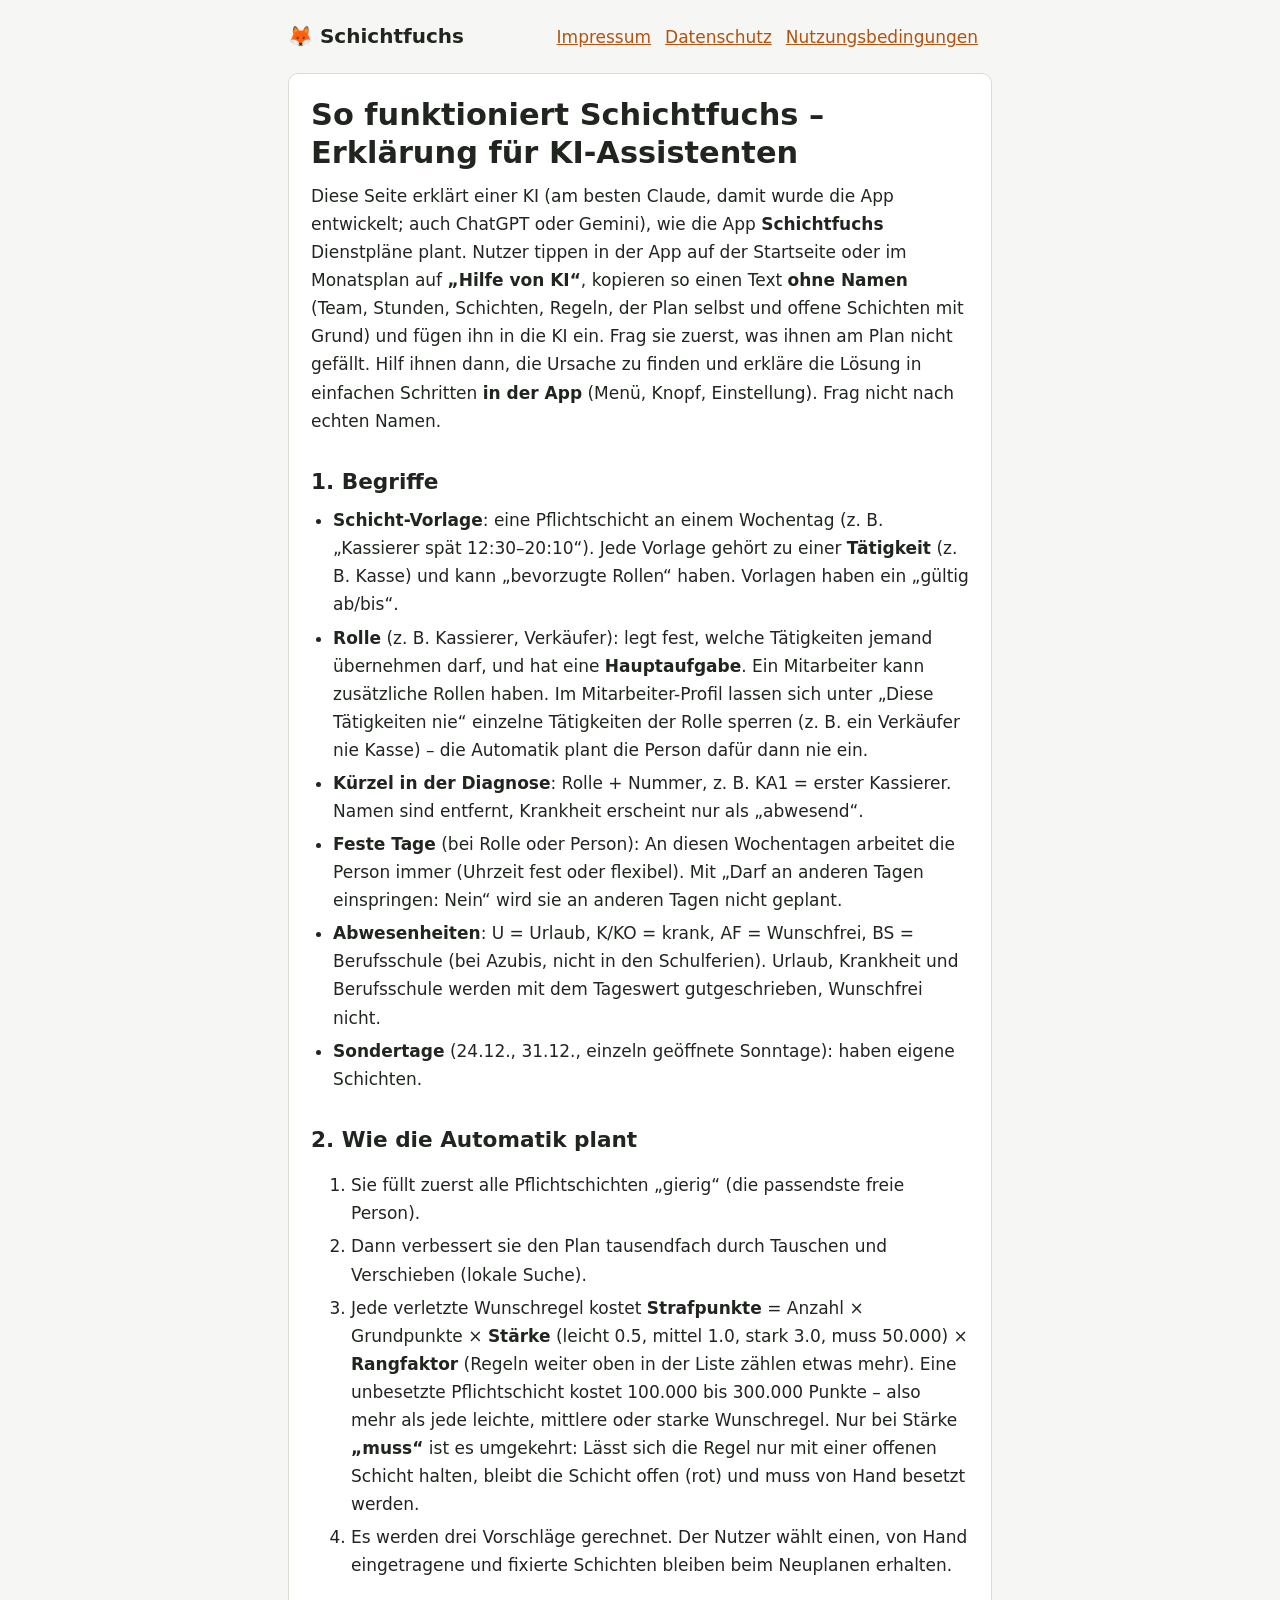
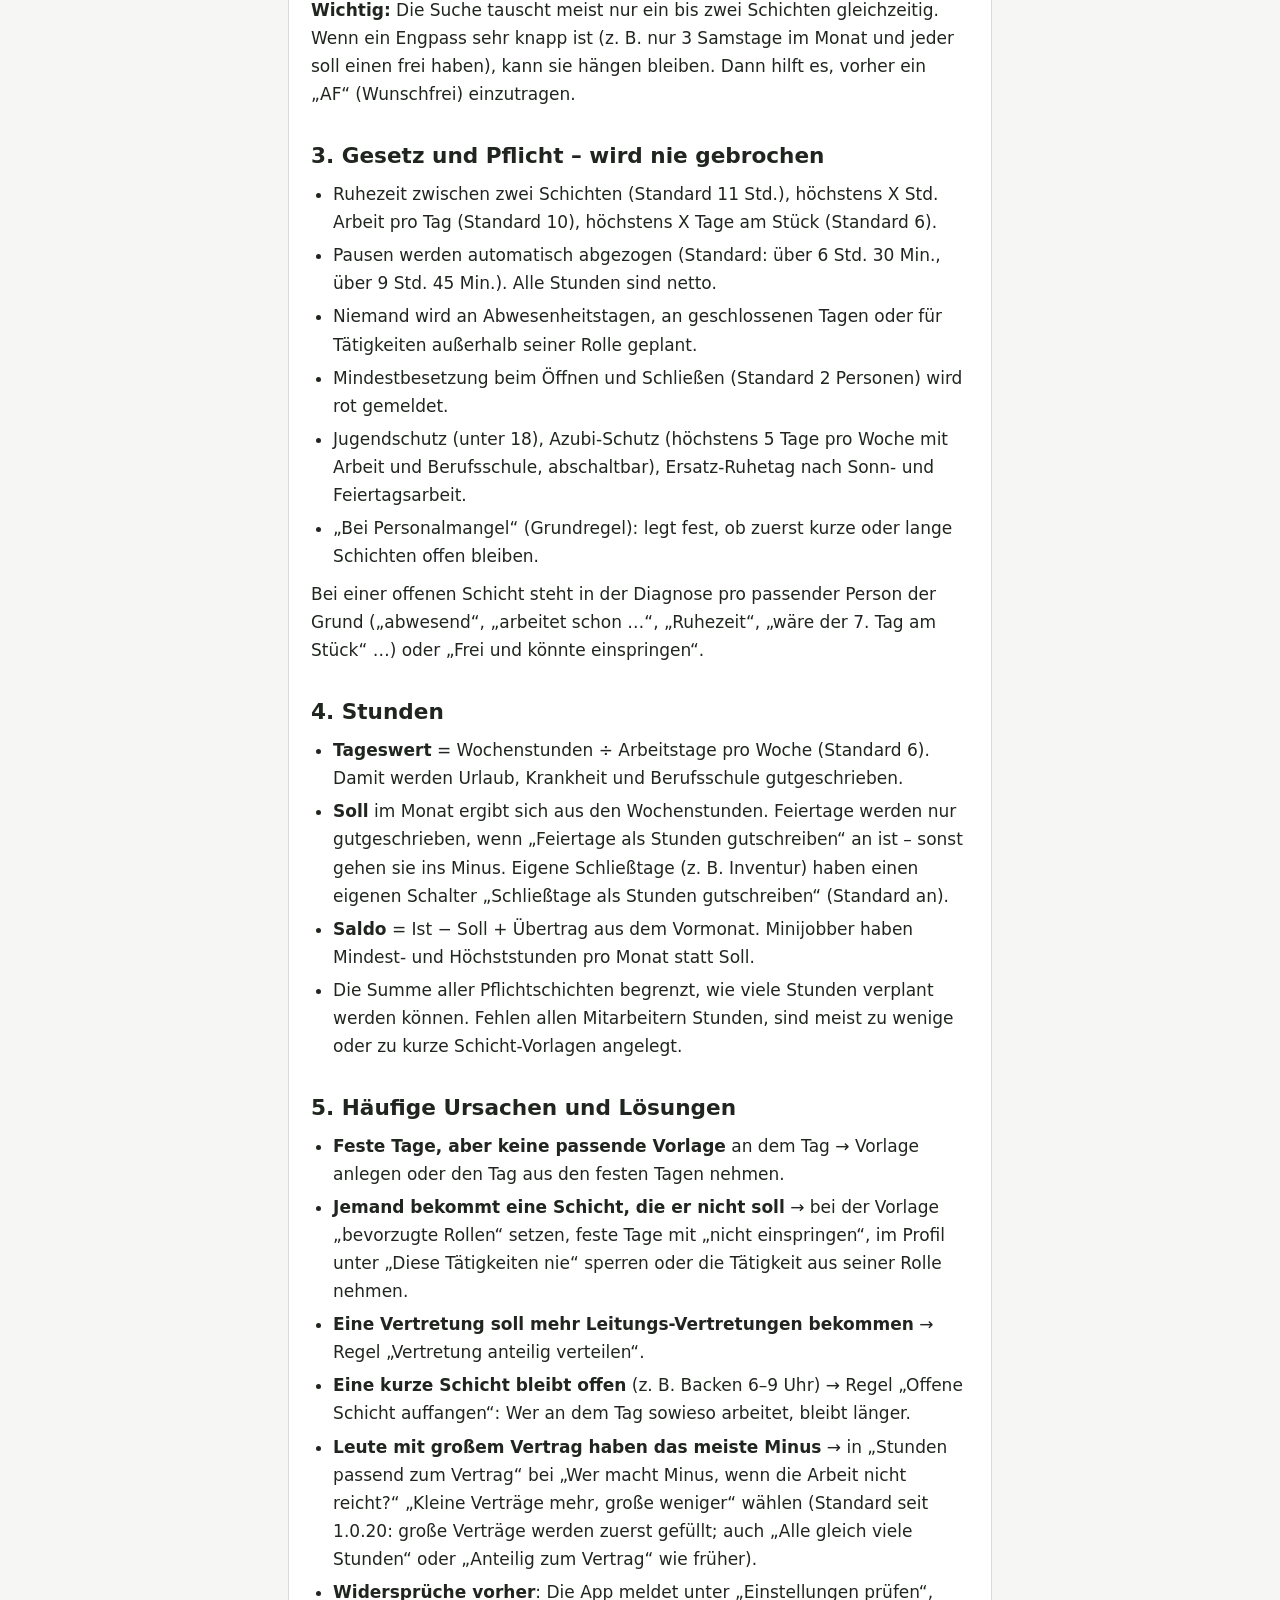
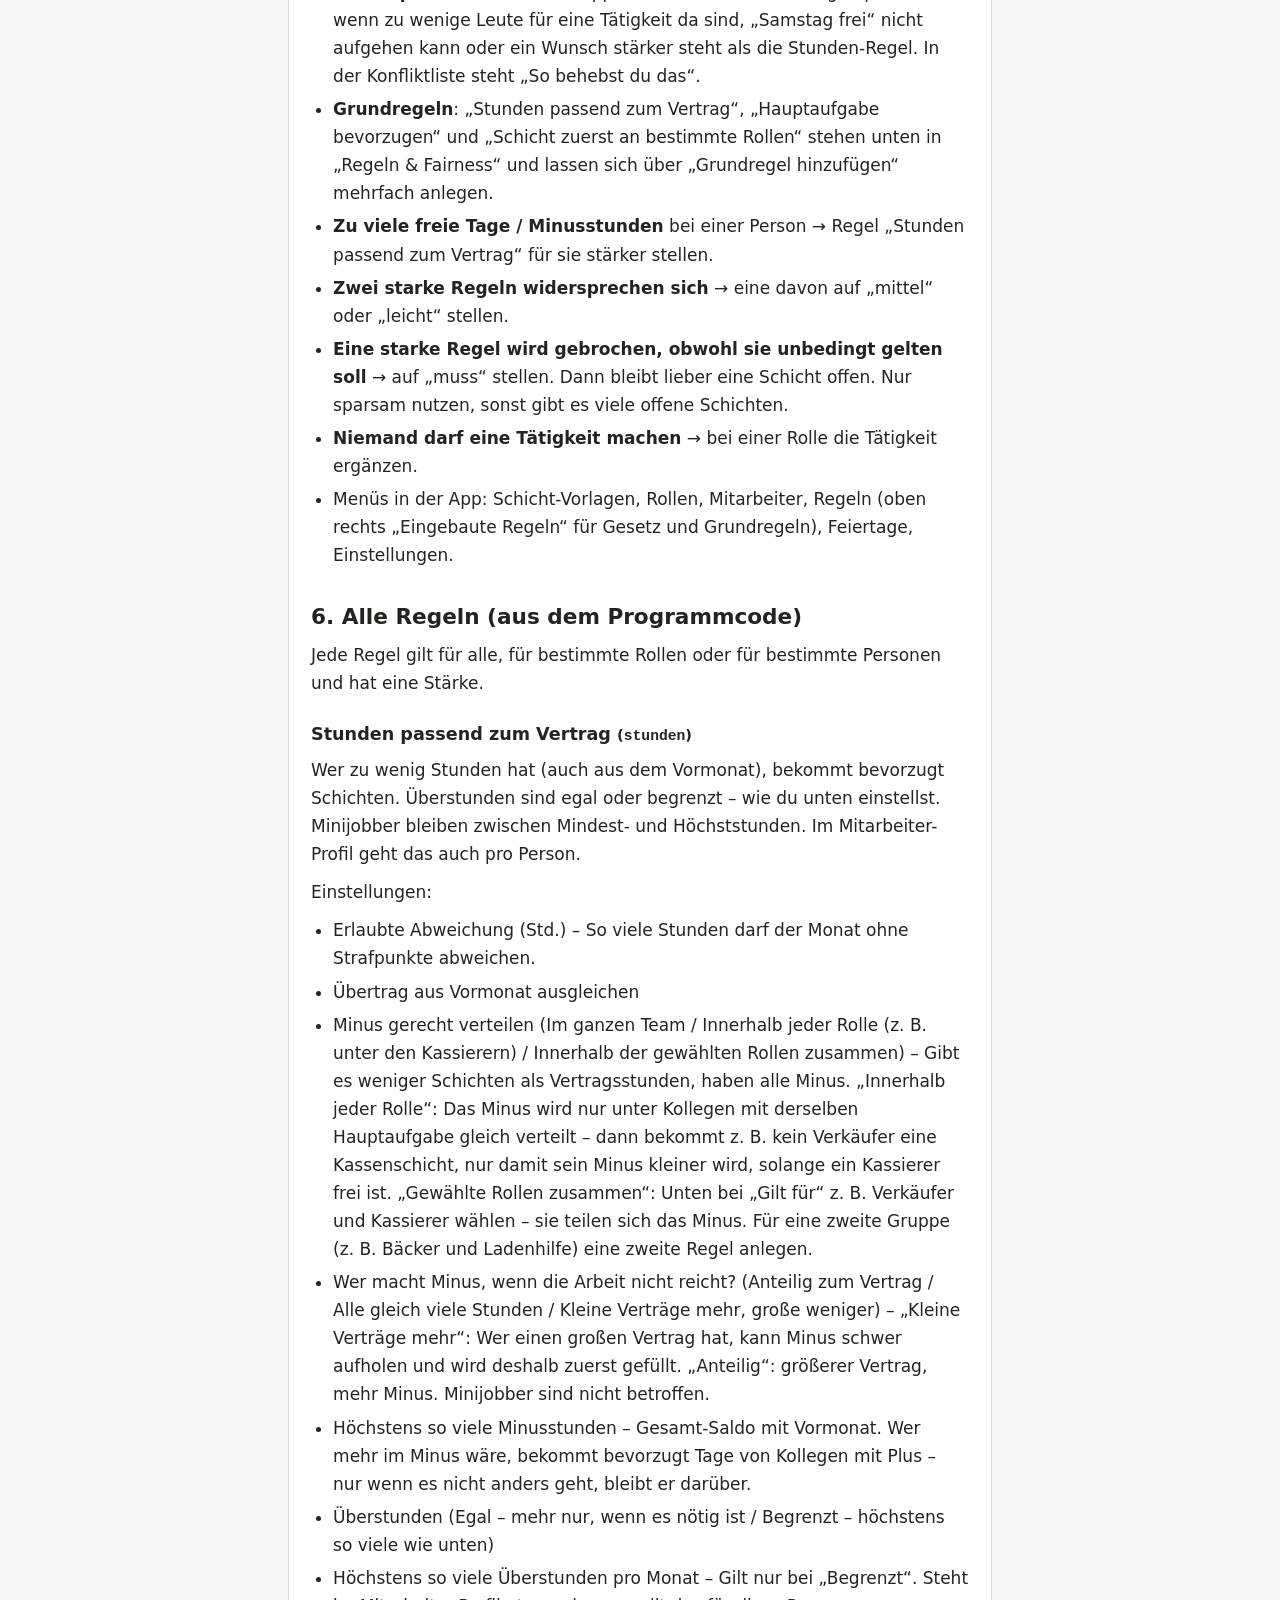
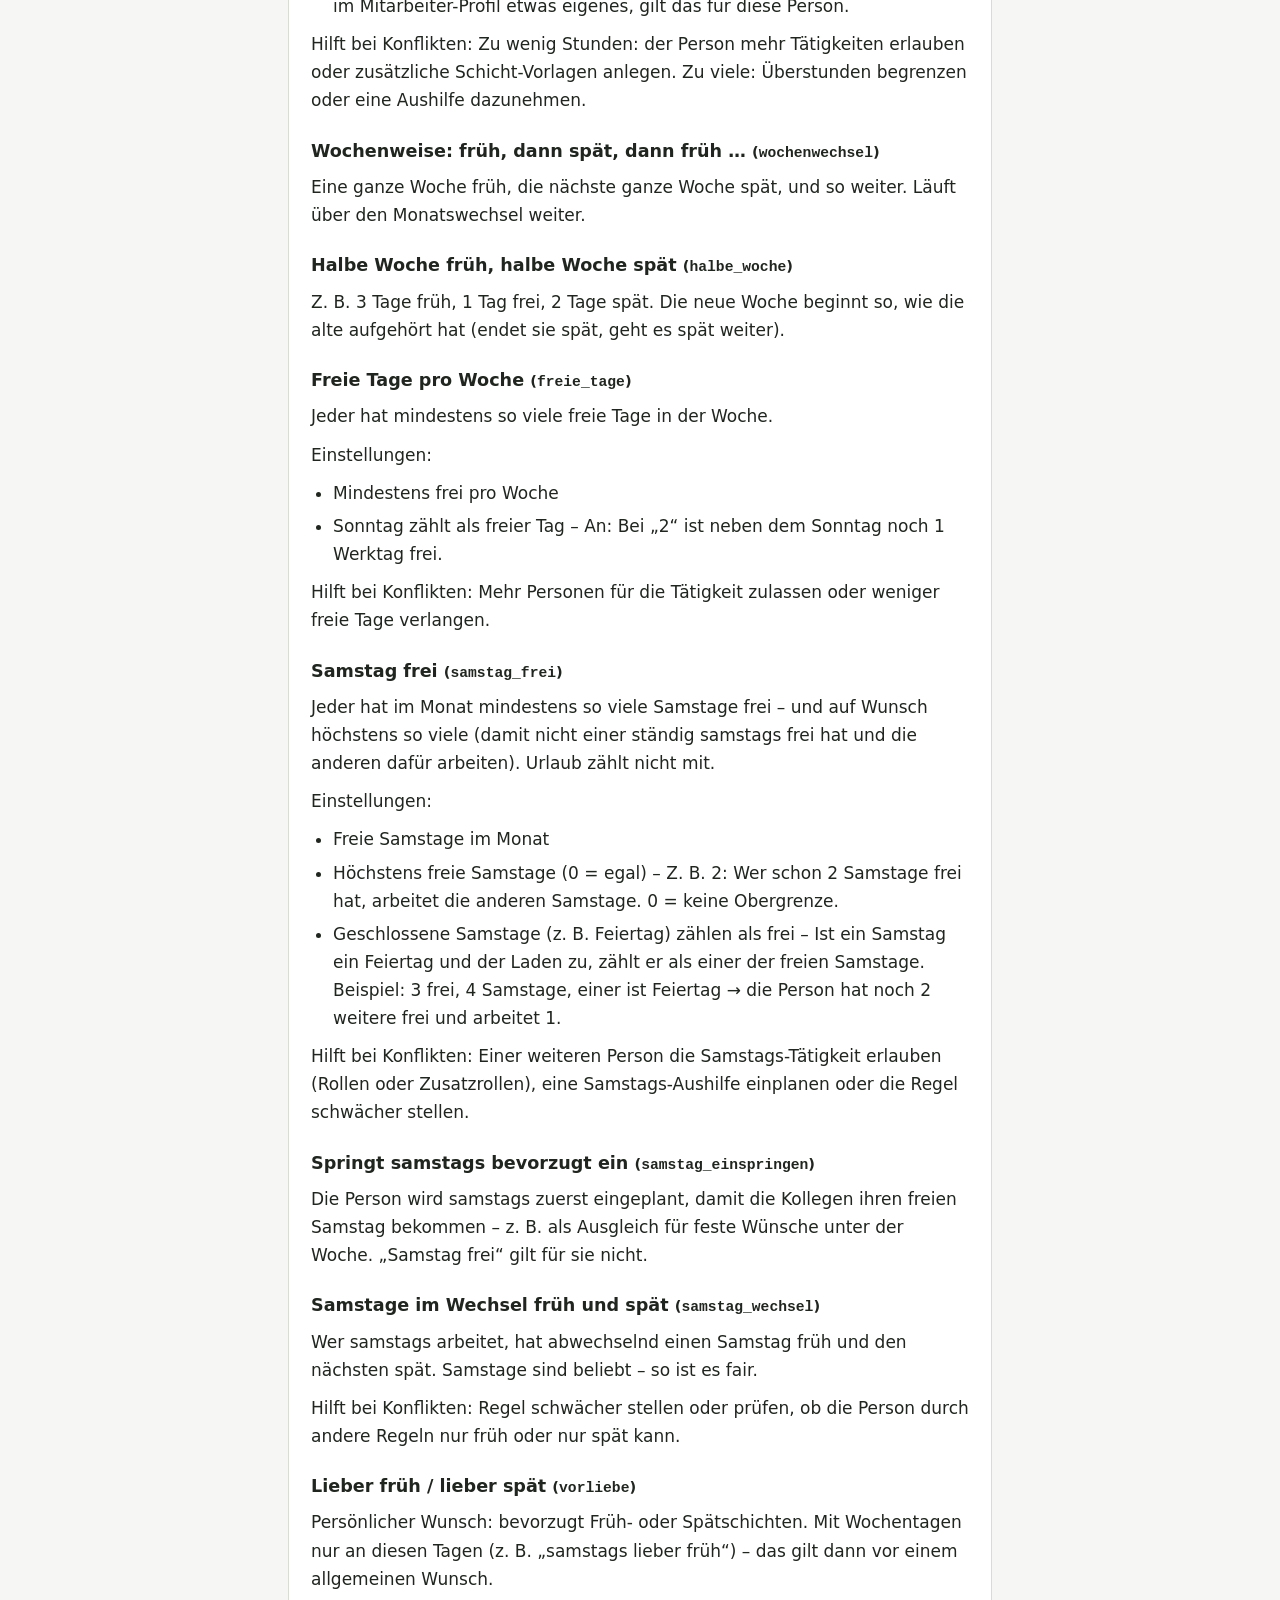
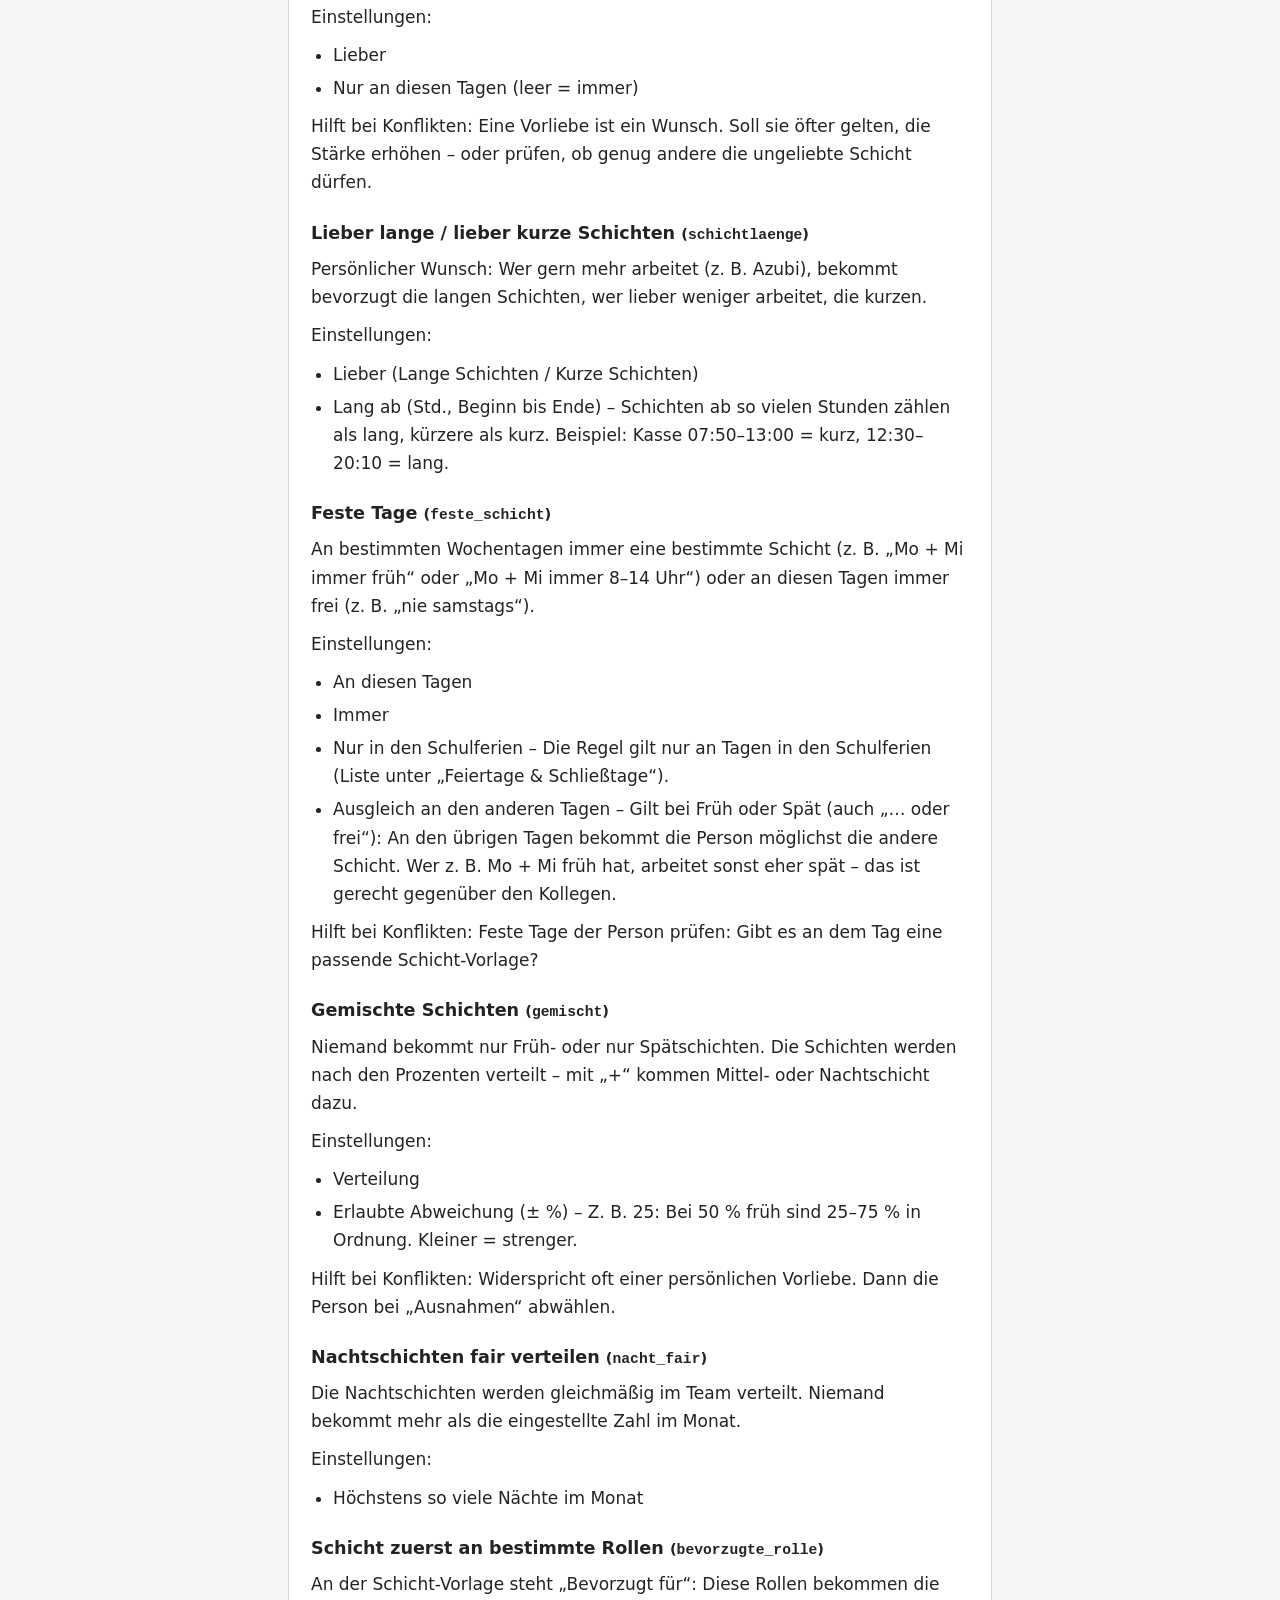
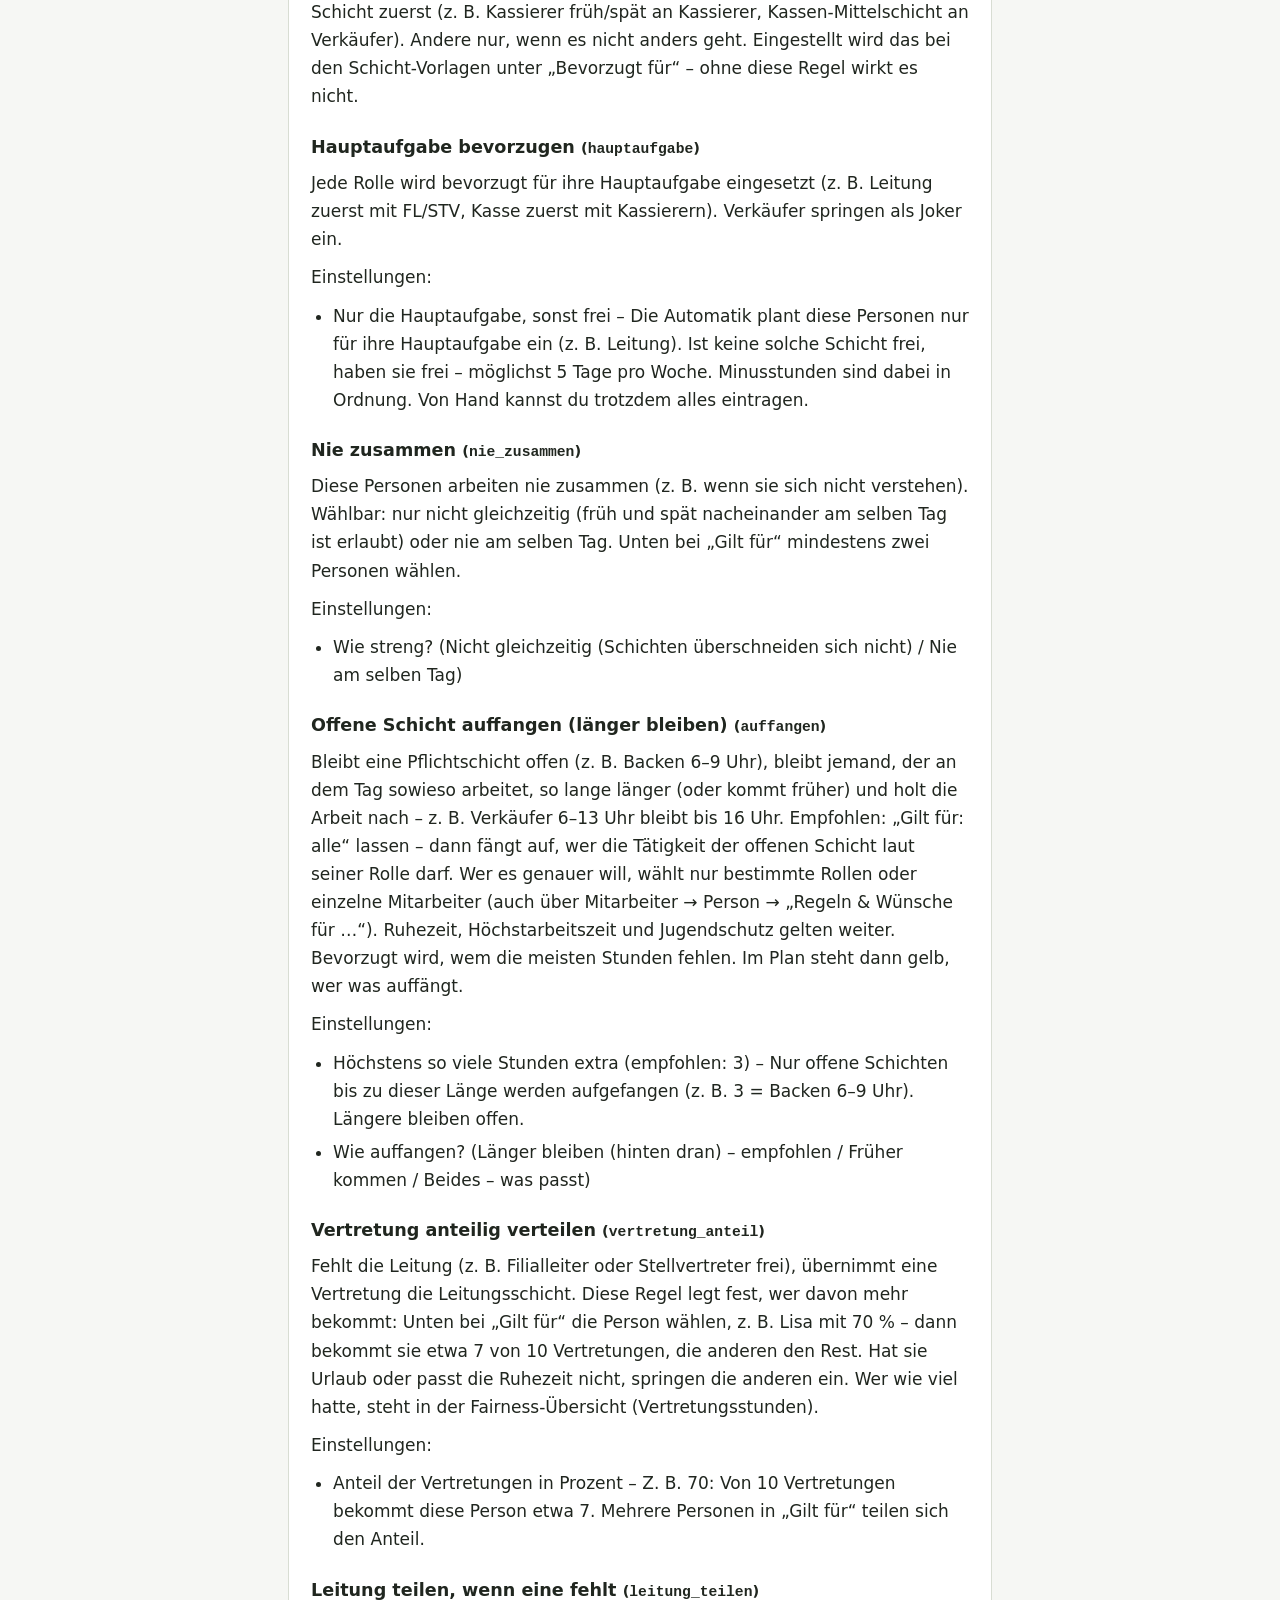
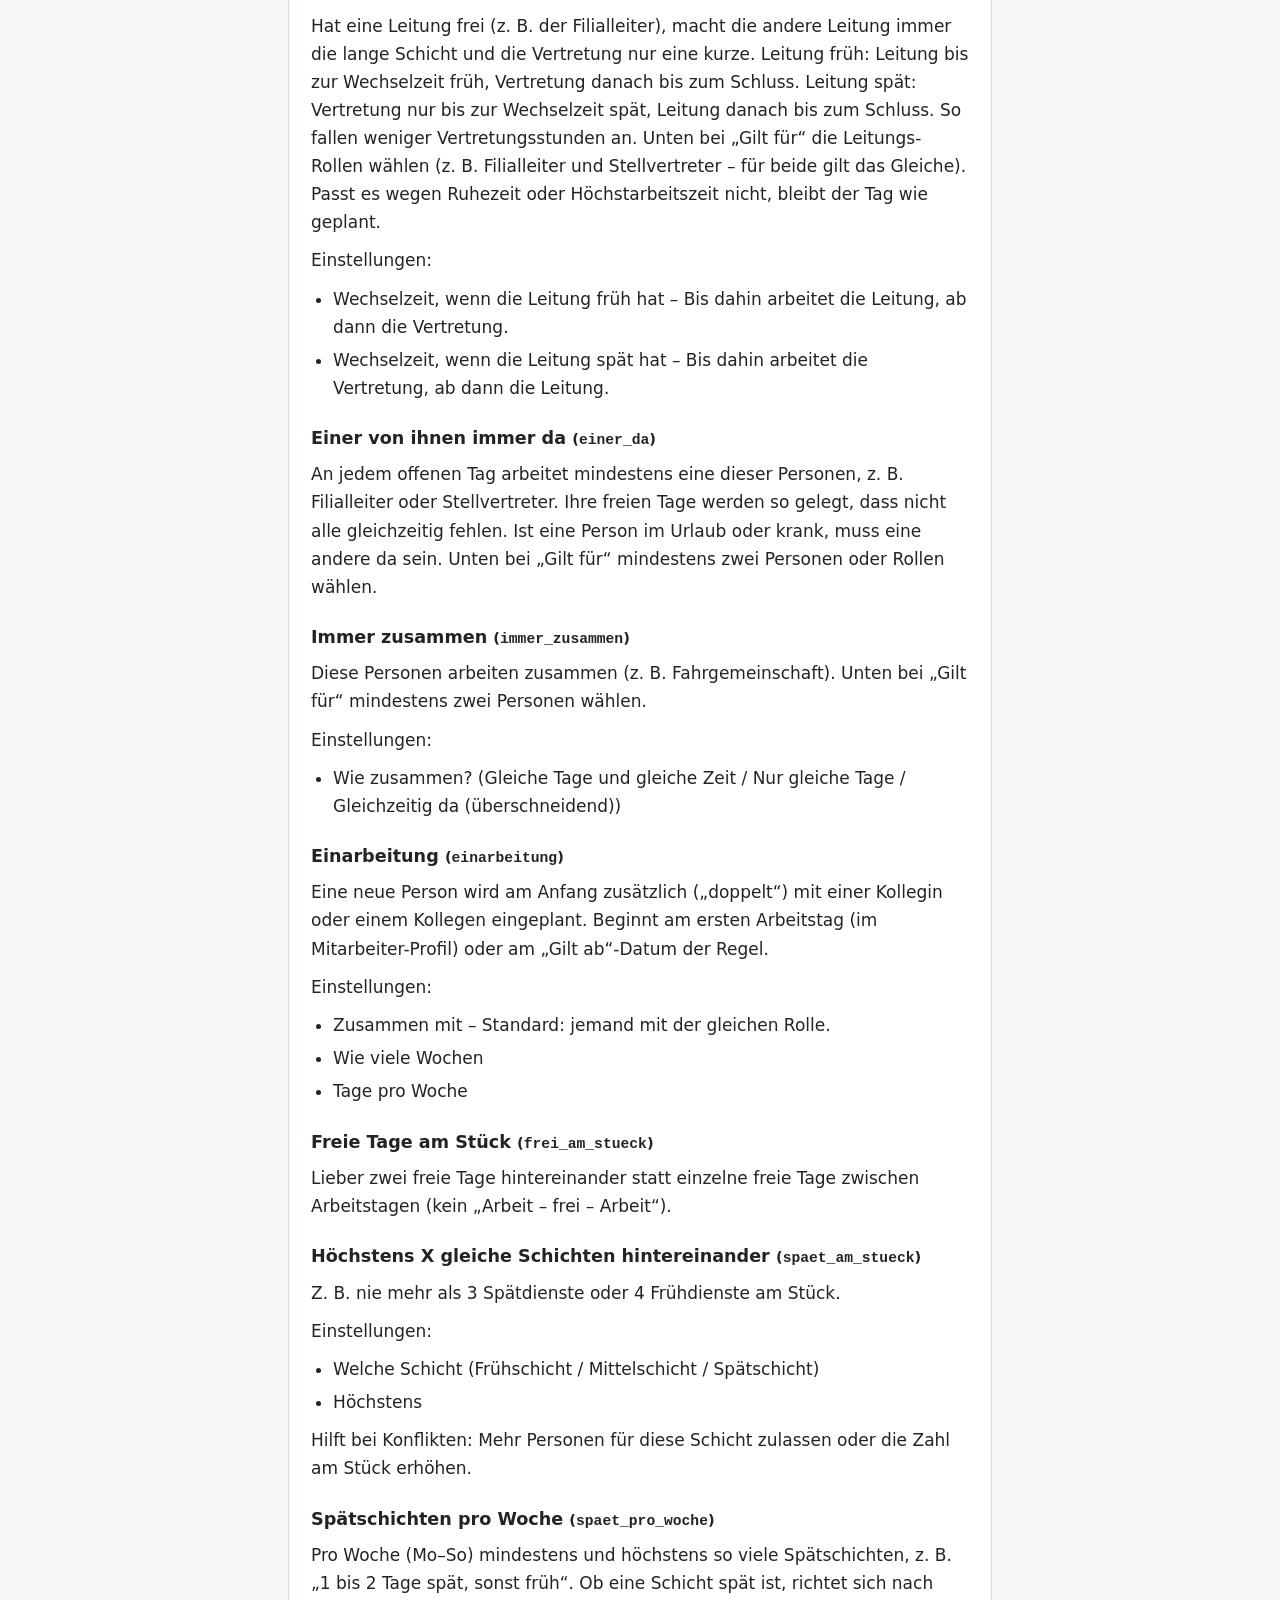
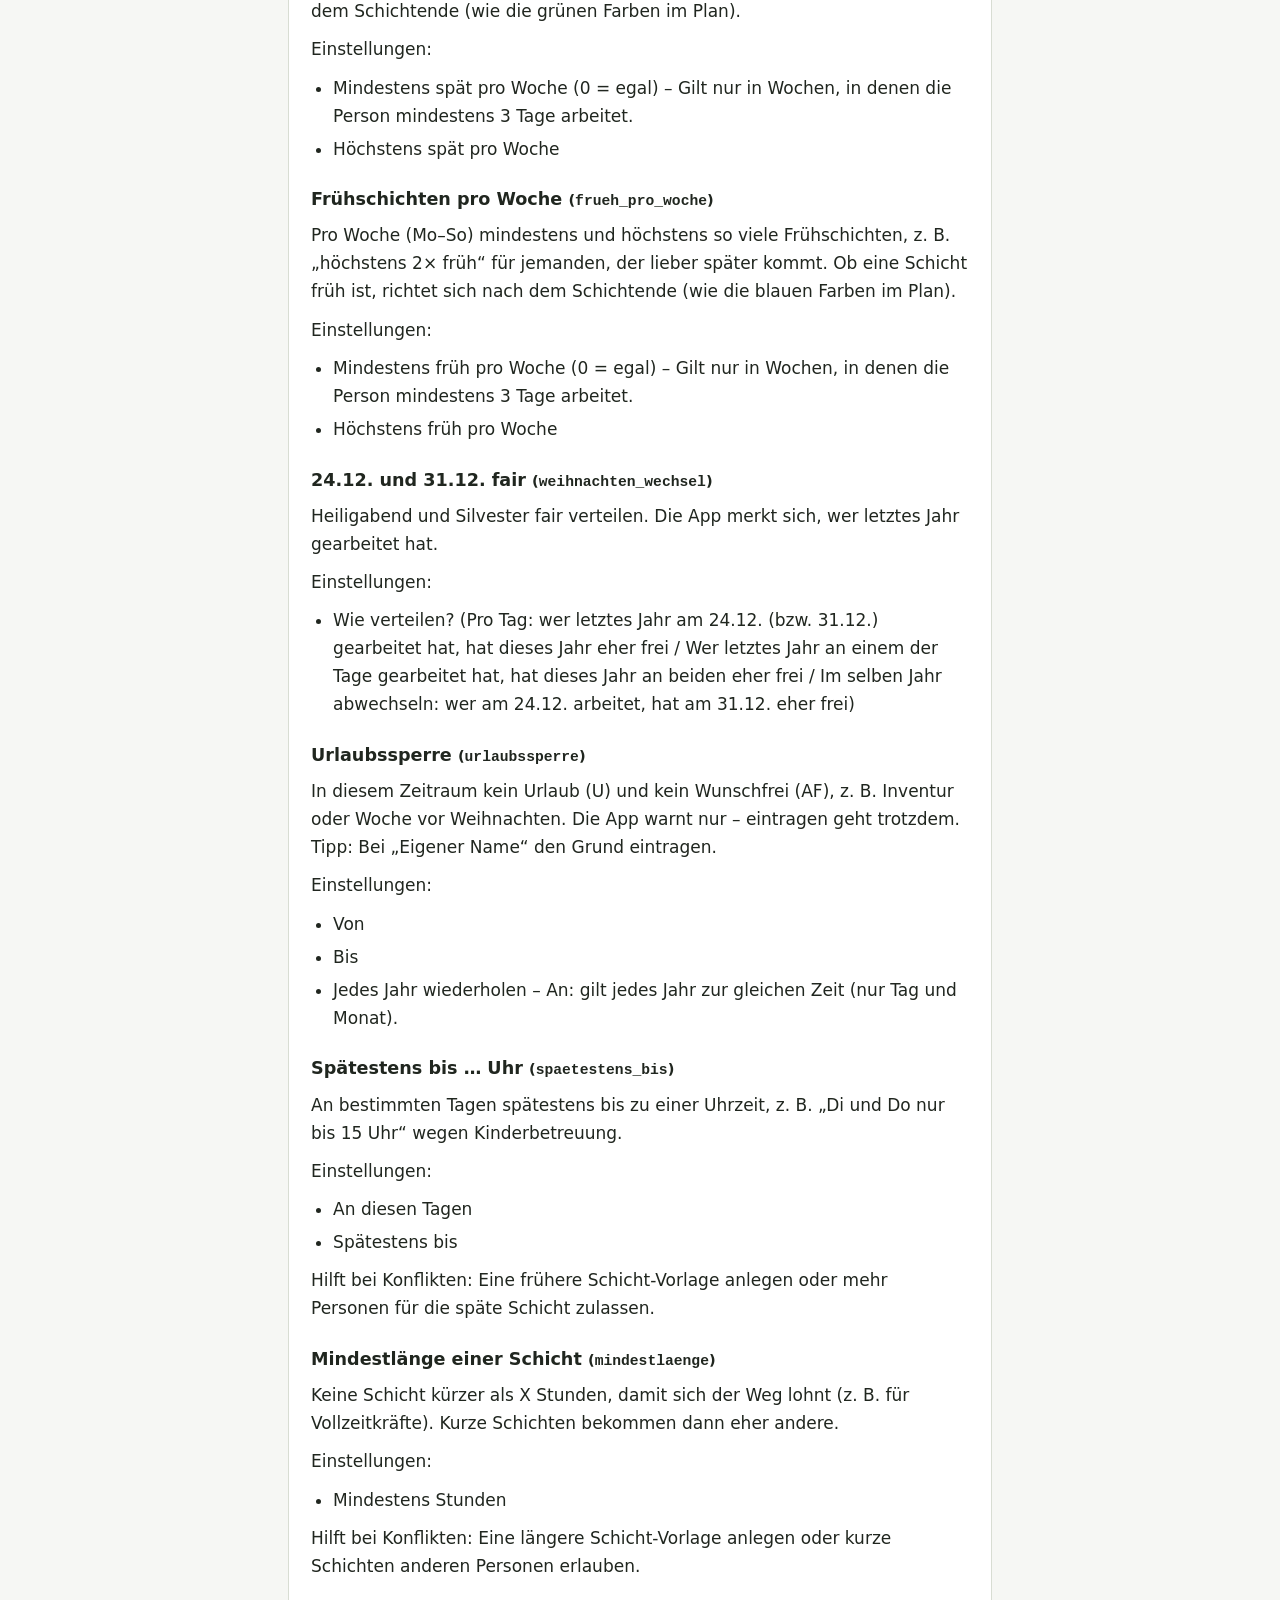
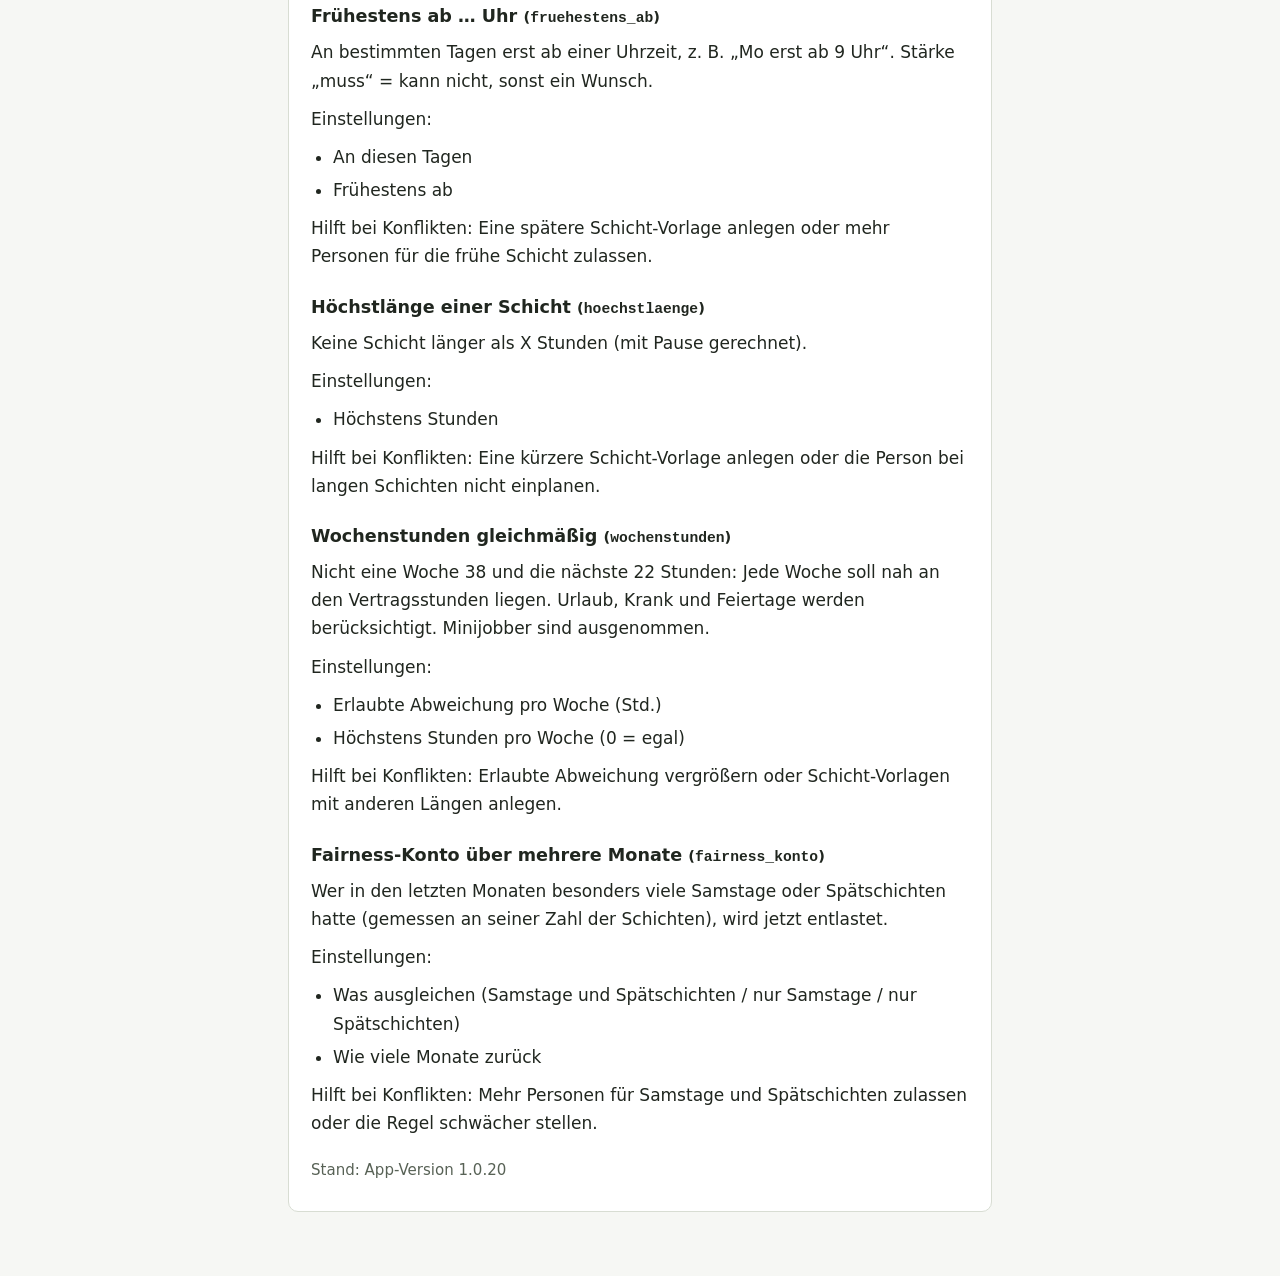
==== commit c703d904: "1.0.20: Große Verträge werden standardmäßig zuerst gefüllt" ====
--- a/ki-hilfe.html
+++ b/ki-hilfe.html
@@ -59,7 +59,7 @@
 <li><b>Jemand bekommt eine Schicht, die er nicht soll</b> → bei der Vorlage „bevorzugte Rollen“ setzen, feste Tage mit „nicht einspringen“, im Profil unter „Diese Tätigkeiten nie“ sperren oder die Tätigkeit aus seiner Rolle nehmen.</li>
 <li><b>Eine Vertretung soll mehr Leitungs-Vertretungen bekommen</b> → Regel „Vertretung anteilig verteilen“.</li>
 <li><b>Eine kurze Schicht bleibt offen</b> (z. B. Backen 6–9 Uhr) → Regel „Offene Schicht auffangen“: Wer an dem Tag sowieso arbeitet, bleibt länger.</li>
-<li><b>Leute mit großem Vertrag haben das meiste Minus</b> → in „Stunden passend zum Vertrag“ bei „Wer macht Minus, wenn die Arbeit nicht reicht?“ „Alle gleich viele Stunden“ oder „Kleine Verträge mehr“ wählen (Standard: anteilig zum Vertrag).</li>
+<li><b>Leute mit großem Vertrag haben das meiste Minus</b> → in „Stunden passend zum Vertrag“ bei „Wer macht Minus, wenn die Arbeit nicht reicht?“ „Kleine Verträge mehr, große weniger“ wählen (Standard seit 1.0.20: große Verträge werden zuerst gefüllt; auch „Alle gleich viele Stunden“ oder „Anteilig zum Vertrag“ wie früher).</li>
 <li><b>Widersprüche vorher</b>: Die App meldet unter „Einstellungen prüfen“, wenn zu wenige Leute für eine Tätigkeit da sind, „Samstag frei“ nicht aufgehen kann oder ein Wunsch stärker steht als die Stunden-Regel. In der Konfliktliste steht „So behebst du das“.</li>
 <li><b>Grundregeln</b>: „Stunden passend zum Vertrag“, „Hauptaufgabe bevorzugen“ und „Schicht zuerst an bestimmte Rollen“ stehen unten in „Regeln &amp; Fairness“ und lassen sich über „Grundregel hinzufügen“ mehrfach anlegen.</li>
 <li><b>Zu viele freie Tage / Minusstunden</b> bei einer Person → Regel „Stunden passend zum Vertrag“ für sie stärker stellen.</li>
@@ -73,7 +73,7 @@
 <p>Jede Regel gilt für alle, für bestimmte Rollen oder für bestimmte Personen und hat eine Stärke.</p>
 <h3>Stunden passend zum Vertrag <small>(<code>stunden</code>)</small></h3>
 <p>Wer zu wenig Stunden hat (auch aus dem Vormonat), bekommt bevorzugt Schichten. Überstunden sind egal oder begrenzt – wie du unten einstellst. Minijobber bleiben zwischen Mindest- und Höchststunden. Im Mitarbeiter-Profil geht das auch pro Person.</p>
-<p>Einstellungen:</p><ul><li>Erlaubte Abweichung (Std.) – So viele Stunden darf der Monat ohne Strafpunkte abweichen.</li><li>Übertrag aus Vormonat ausgleichen</li><li>Minus gerecht verteilen (Im ganzen Team / Innerhalb jeder Rolle (z. B. unter den Kassierern) / Innerhalb der gewählten Rollen zusammen) – Gibt es weniger Schichten als Vertragsstunden, haben alle Minus. „Innerhalb jeder Rolle“: Das Minus wird nur unter Kollegen mit derselben Hauptaufgabe gleich verteilt – dann bekommt z. B. kein Verkäufer eine Kassenschicht, nur damit sein Minus kleiner wird, solange ein Kassierer frei ist. „Gewählte Rollen zusammen“: Unten bei „Gilt für“ z. B. Verkäufer und Kassierer wählen – sie teilen sich das Minus. Für eine zweite Gruppe (z. B. Bäcker und Ladenhilfe) eine zweite Regel anlegen.</li><li>Wer macht Minus, wenn die Arbeit nicht reicht? (Anteilig zum Vertrag / Alle gleich viele Stunden / Kleine Verträge mehr, große weniger) – Gilt bei „Minus gerecht verteilen: Im ganzen Team“. „Kleine Verträge mehr“: Wer einen großen Vertrag hat, kann Minus schwer aufholen und wird deshalb zuerst gefüllt. Minijobber sind nicht betroffen.</li><li>Höchstens so viele Minusstunden – Gesamt-Saldo mit Vormonat. Wer mehr im Minus wäre, bekommt bevorzugt Tage von Kollegen mit Plus – nur wenn es nicht anders geht, bleibt er darüber.</li><li>Überstunden (Egal – mehr nur, wenn es nötig ist / Begrenzt – höchstens so viele wie unten)</li><li>Höchstens so viele Überstunden pro Monat – Gilt nur bei „Begrenzt“. Steht im Mitarbeiter-Profil etwas eigenes, gilt das für diese Person.</li></ul>
+<p>Einstellungen:</p><ul><li>Erlaubte Abweichung (Std.) – So viele Stunden darf der Monat ohne Strafpunkte abweichen.</li><li>Übertrag aus Vormonat ausgleichen</li><li>Minus gerecht verteilen (Im ganzen Team / Innerhalb jeder Rolle (z. B. unter den Kassierern) / Innerhalb der gewählten Rollen zusammen) – Gibt es weniger Schichten als Vertragsstunden, haben alle Minus. „Innerhalb jeder Rolle“: Das Minus wird nur unter Kollegen mit derselben Hauptaufgabe gleich verteilt – dann bekommt z. B. kein Verkäufer eine Kassenschicht, nur damit sein Minus kleiner wird, solange ein Kassierer frei ist. „Gewählte Rollen zusammen“: Unten bei „Gilt für“ z. B. Verkäufer und Kassierer wählen – sie teilen sich das Minus. Für eine zweite Gruppe (z. B. Bäcker und Ladenhilfe) eine zweite Regel anlegen.</li><li>Wer macht Minus, wenn die Arbeit nicht reicht? (Anteilig zum Vertrag / Alle gleich viele Stunden / Kleine Verträge mehr, große weniger) – „Kleine Verträge mehr“: Wer einen großen Vertrag hat, kann Minus schwer aufholen und wird deshalb zuerst gefüllt. „Anteilig“: größerer Vertrag, mehr Minus. Minijobber sind nicht betroffen.</li><li>Höchstens so viele Minusstunden – Gesamt-Saldo mit Vormonat. Wer mehr im Minus wäre, bekommt bevorzugt Tage von Kollegen mit Plus – nur wenn es nicht anders geht, bleibt er darüber.</li><li>Überstunden (Egal – mehr nur, wenn es nötig ist / Begrenzt – höchstens so viele wie unten)</li><li>Höchstens so viele Überstunden pro Monat – Gilt nur bei „Begrenzt“. Steht im Mitarbeiter-Profil etwas eigenes, gilt das für diese Person.</li></ul>
 <p>Hilft bei Konflikten: Zu wenig Stunden: der Person mehr Tätigkeiten erlauben oder zusätzliche Schicht-Vorlagen anlegen. Zu viele: Überstunden begrenzen oder eine Aushilfe dazunehmen.</p>
 <h3>Wochenweise: früh, dann spät, dann früh … <small>(<code>wochenwechsel</code>)</small></h3>
 <p>Eine ganze Woche früh, die nächste ganze Woche spät, und so weiter. Läuft über den Monatswechsel weiter.</p>
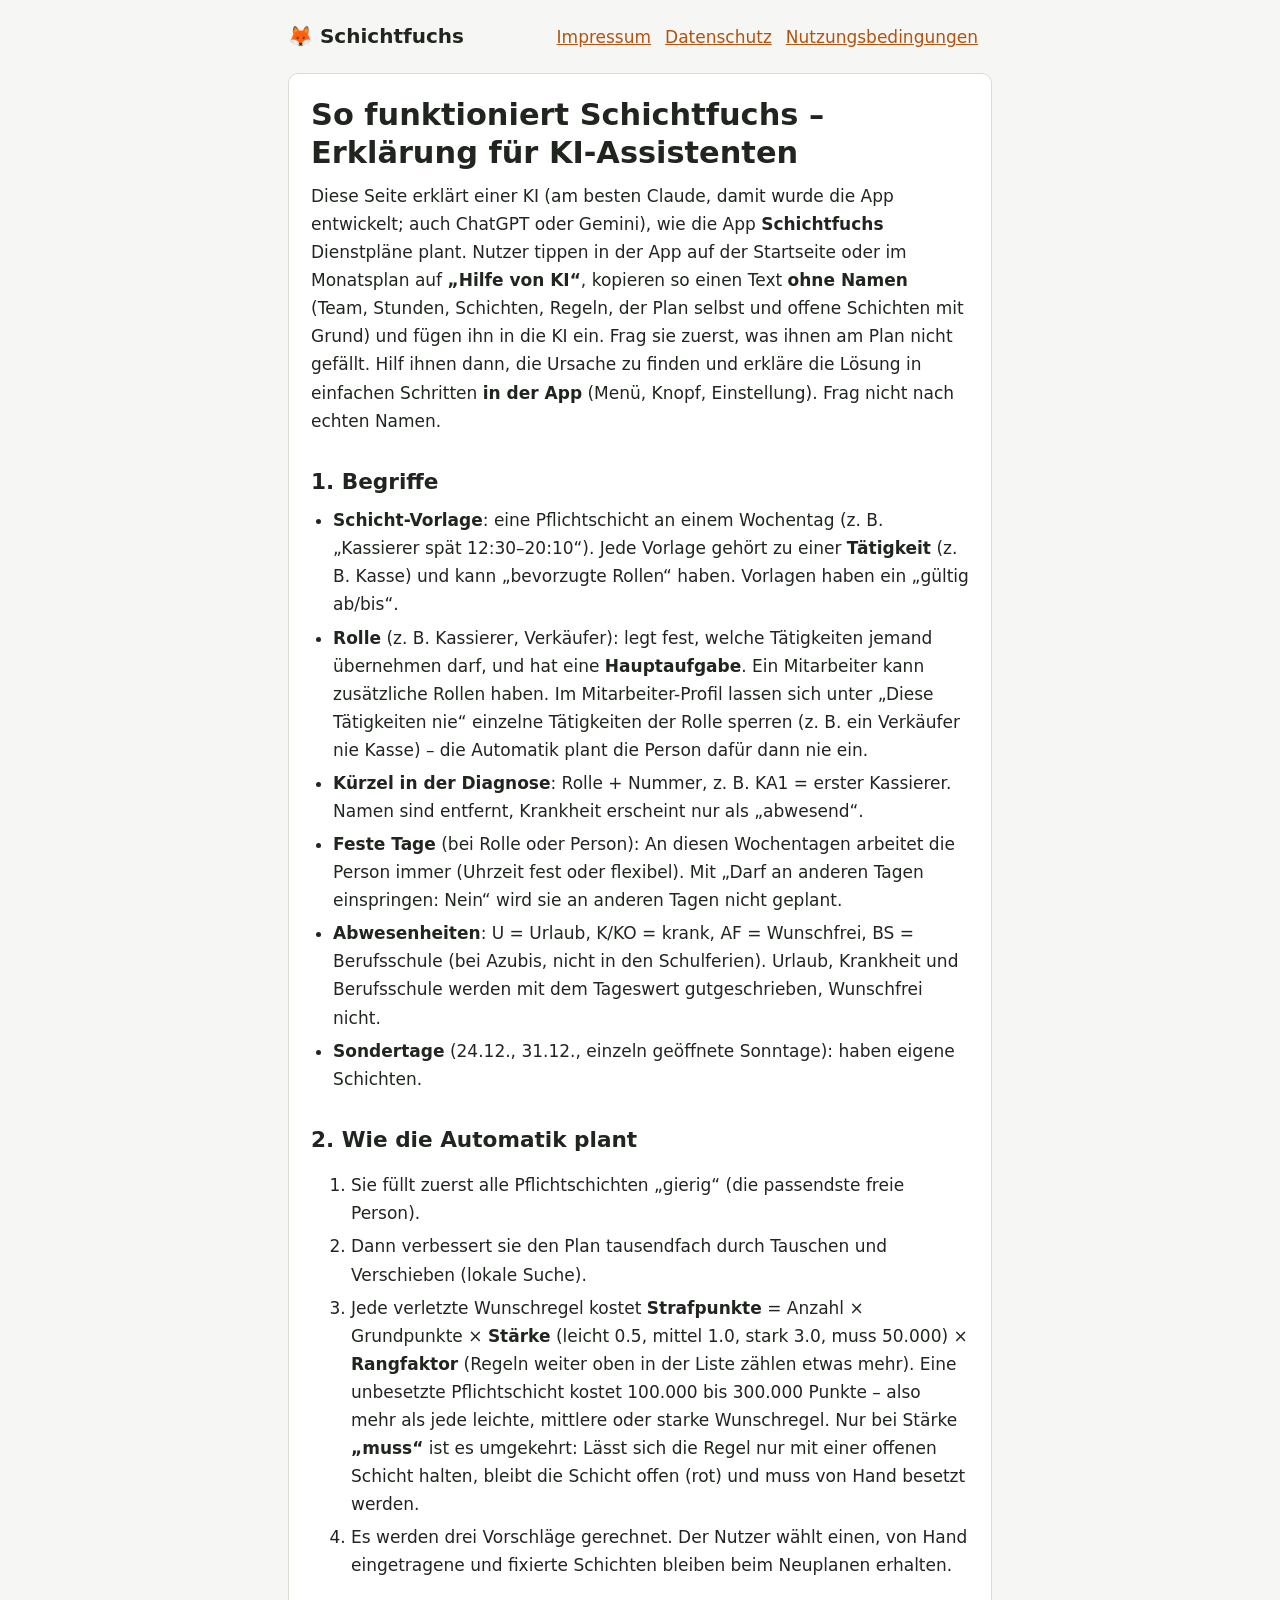
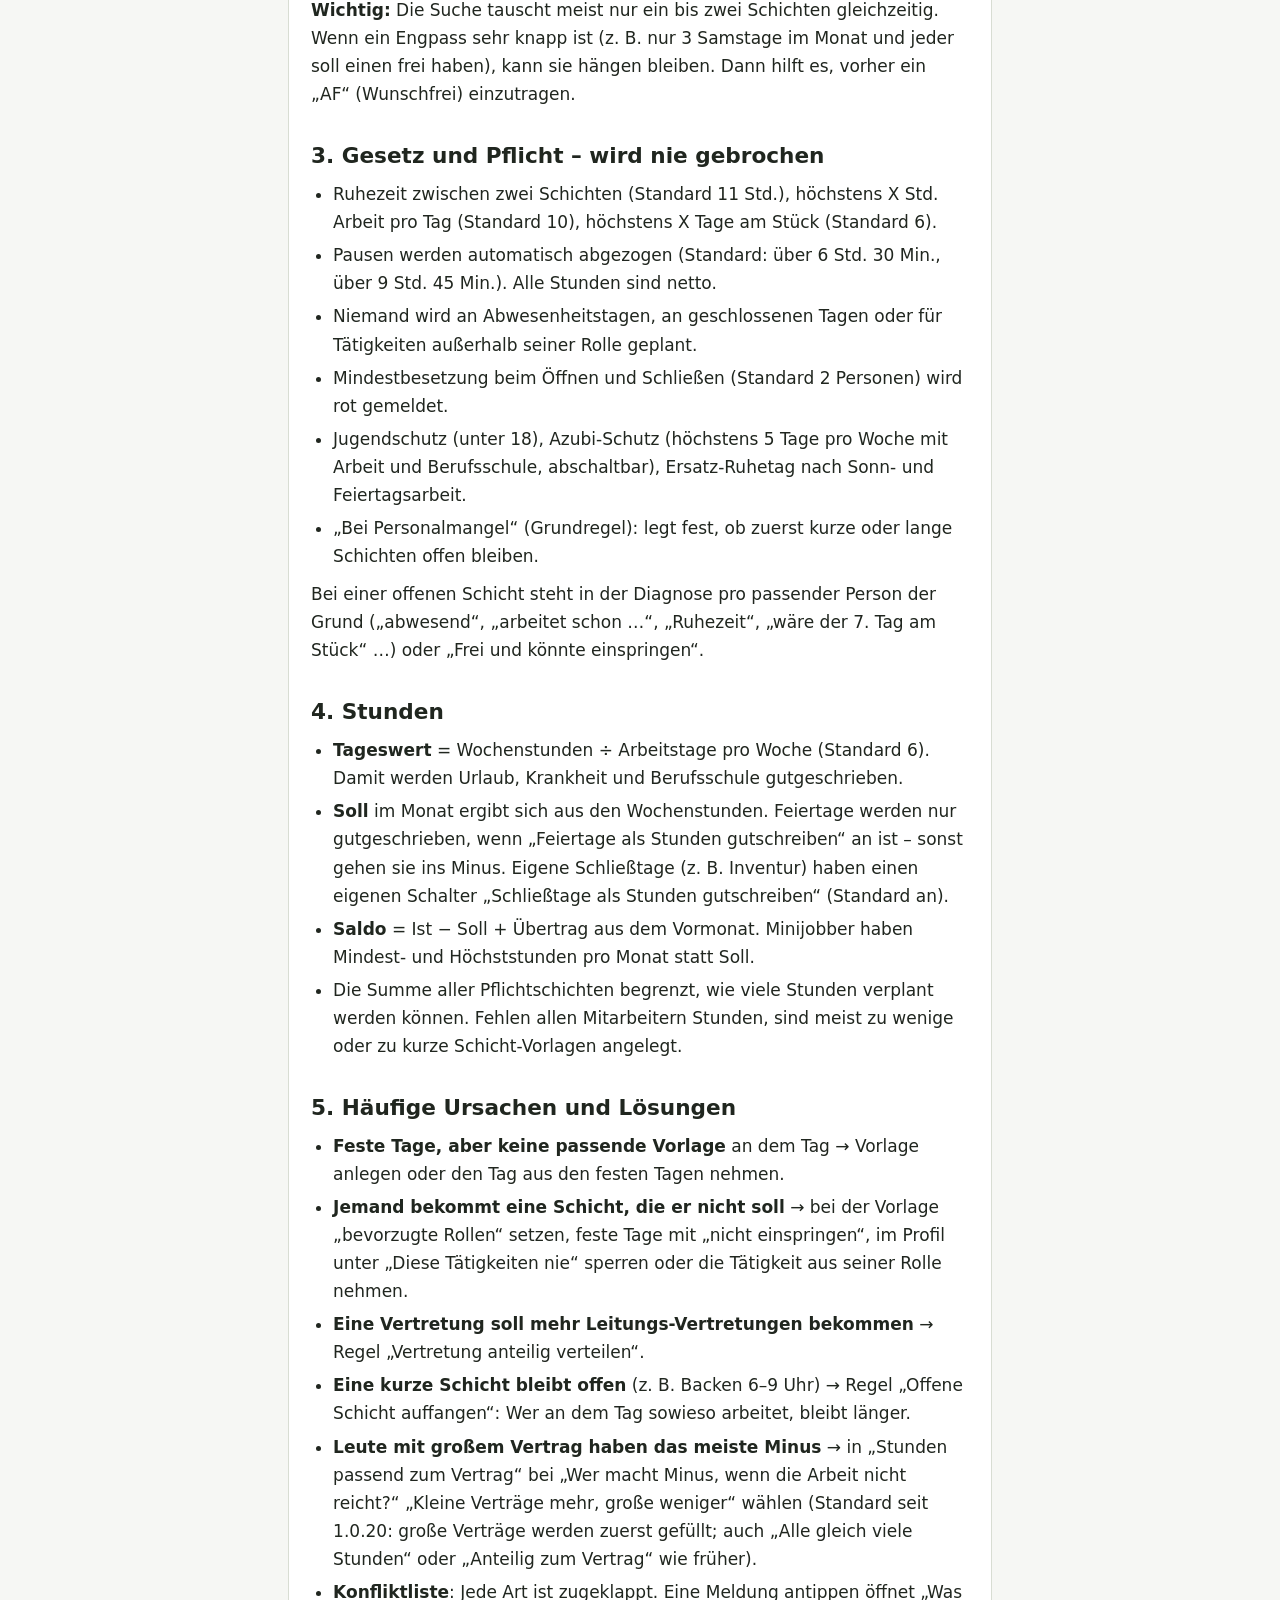
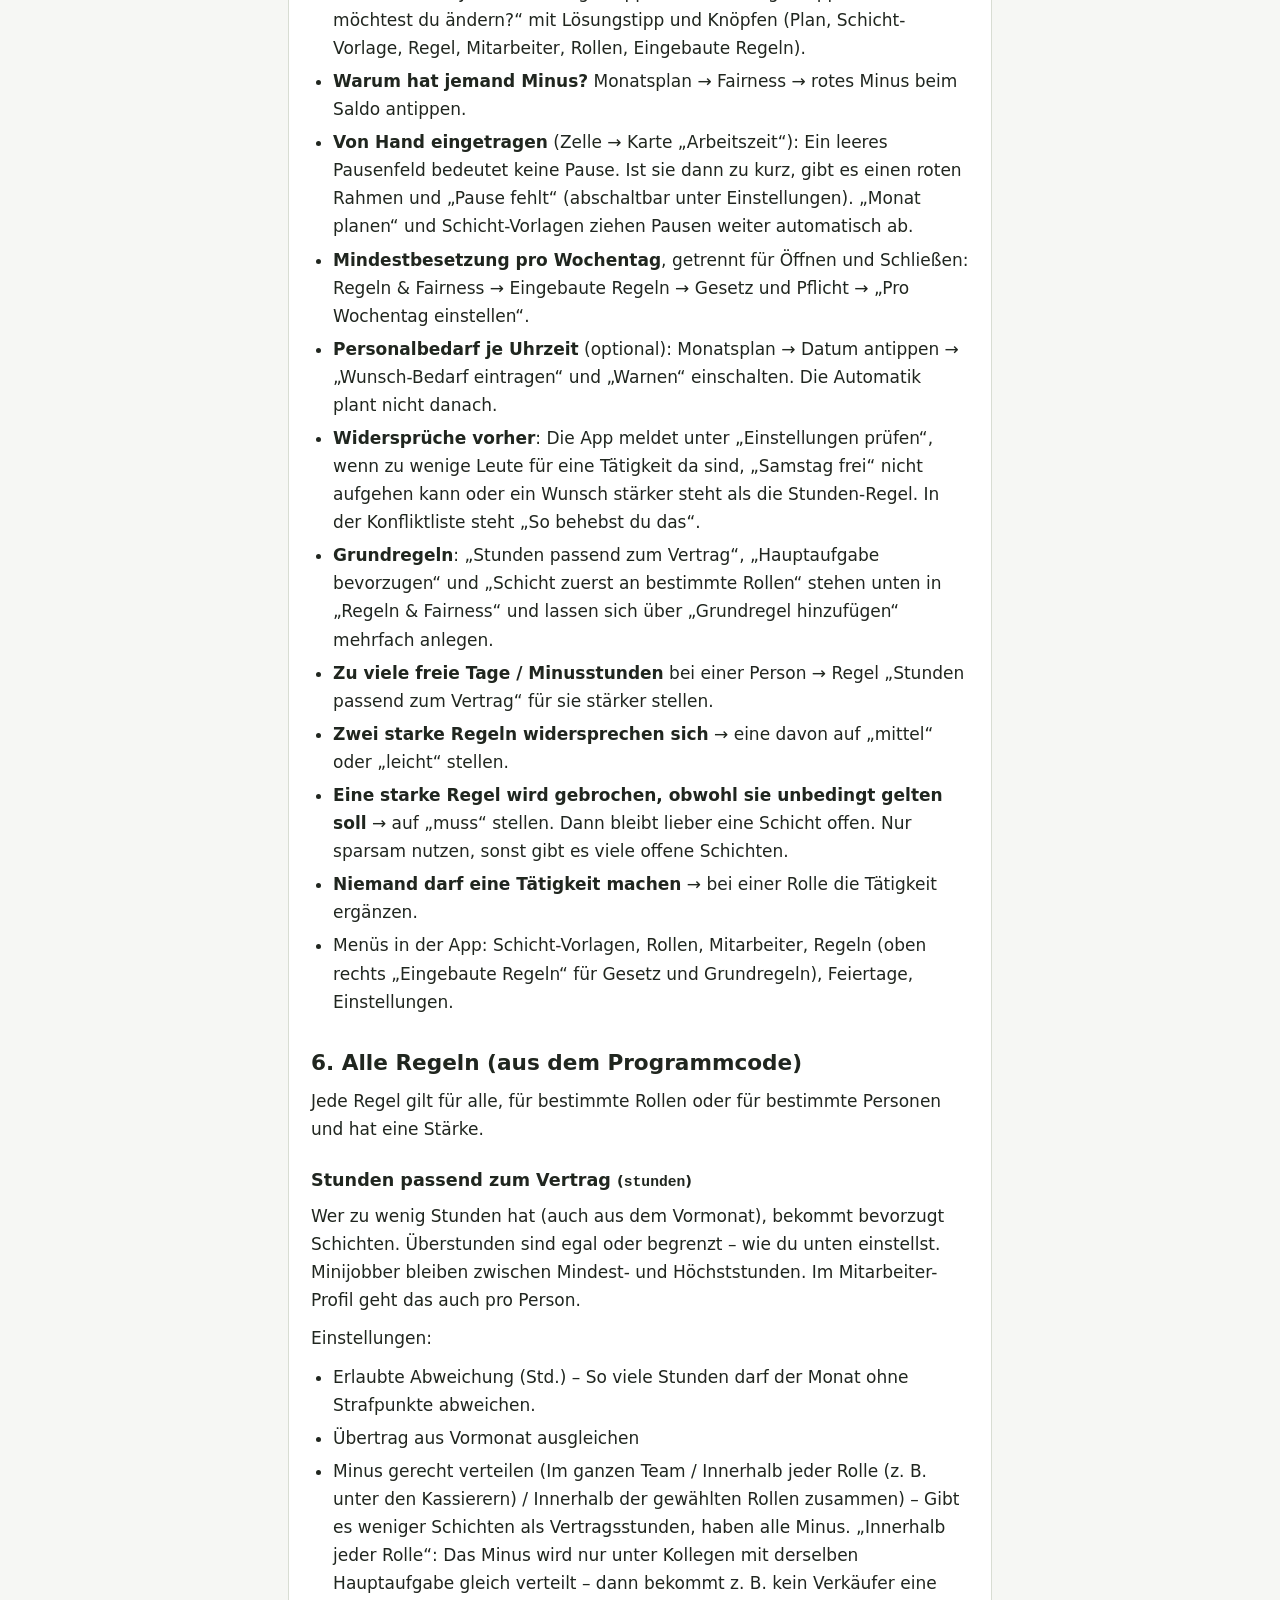
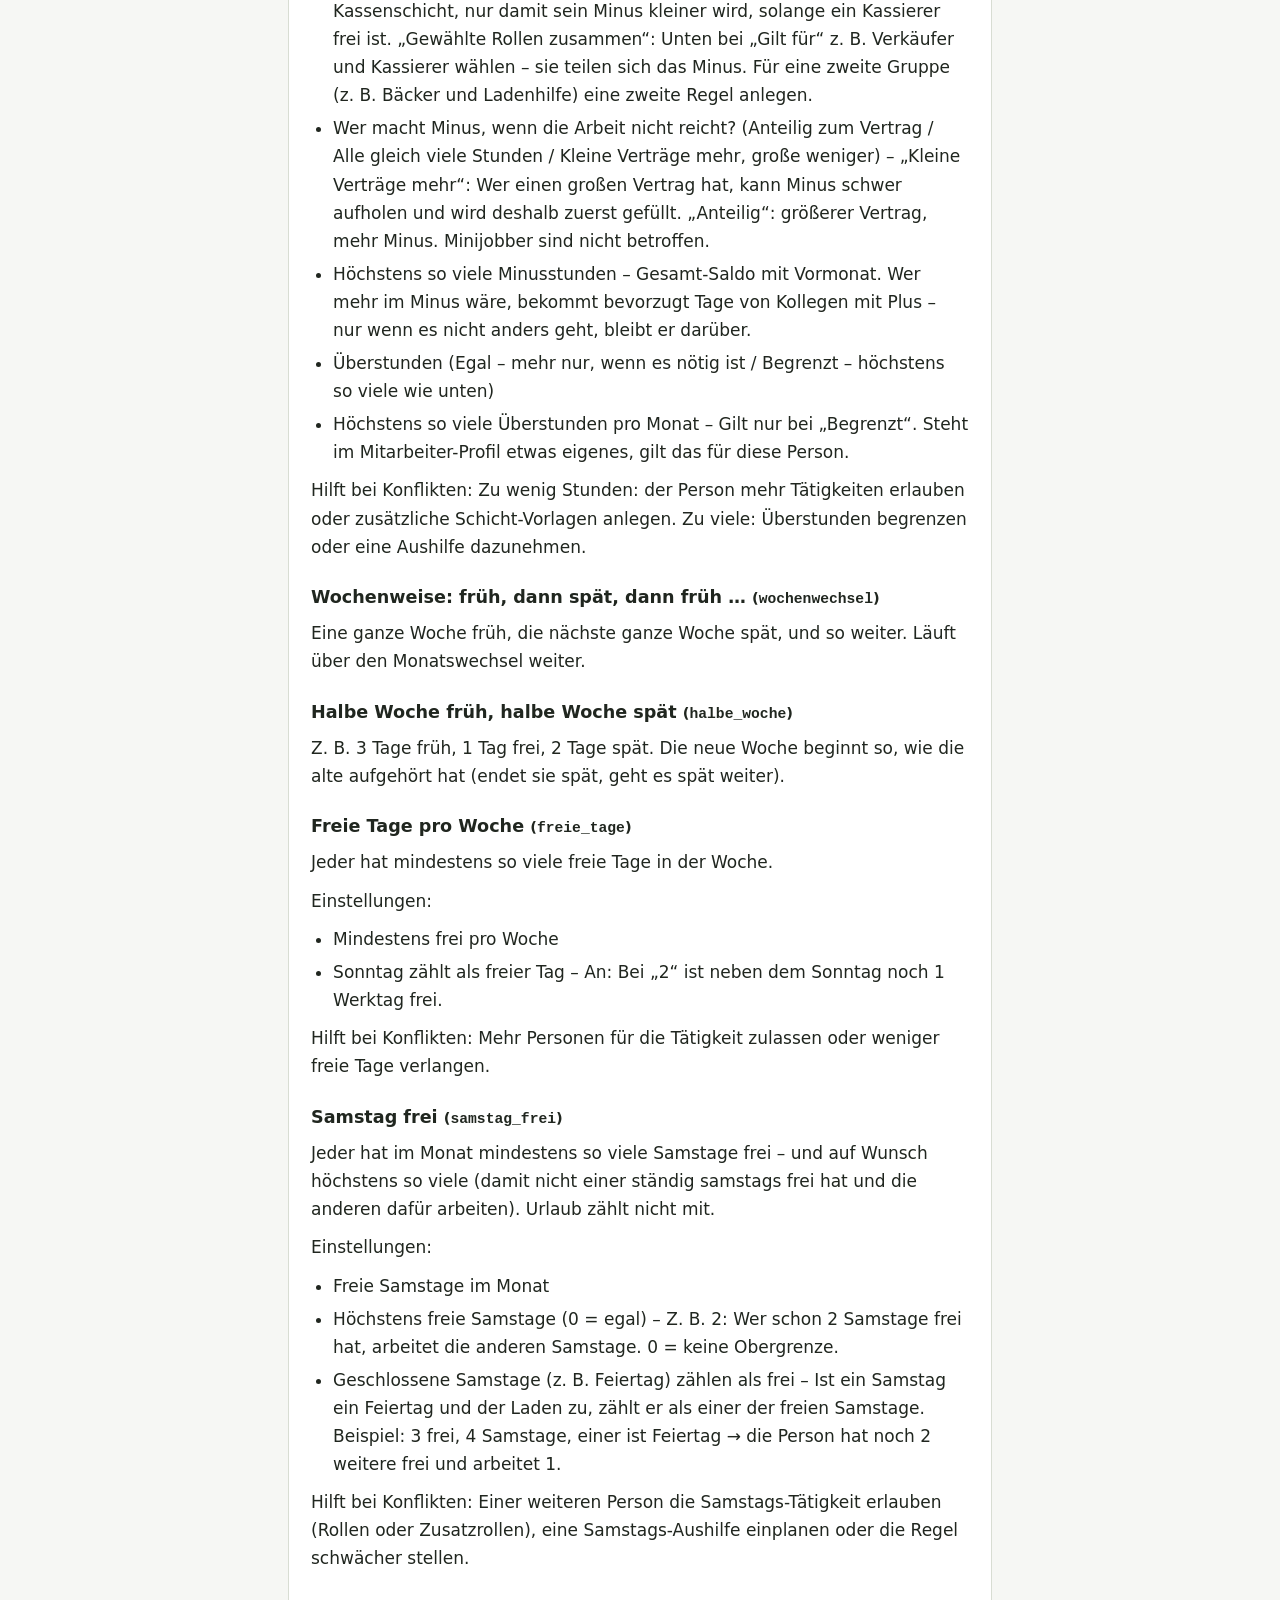
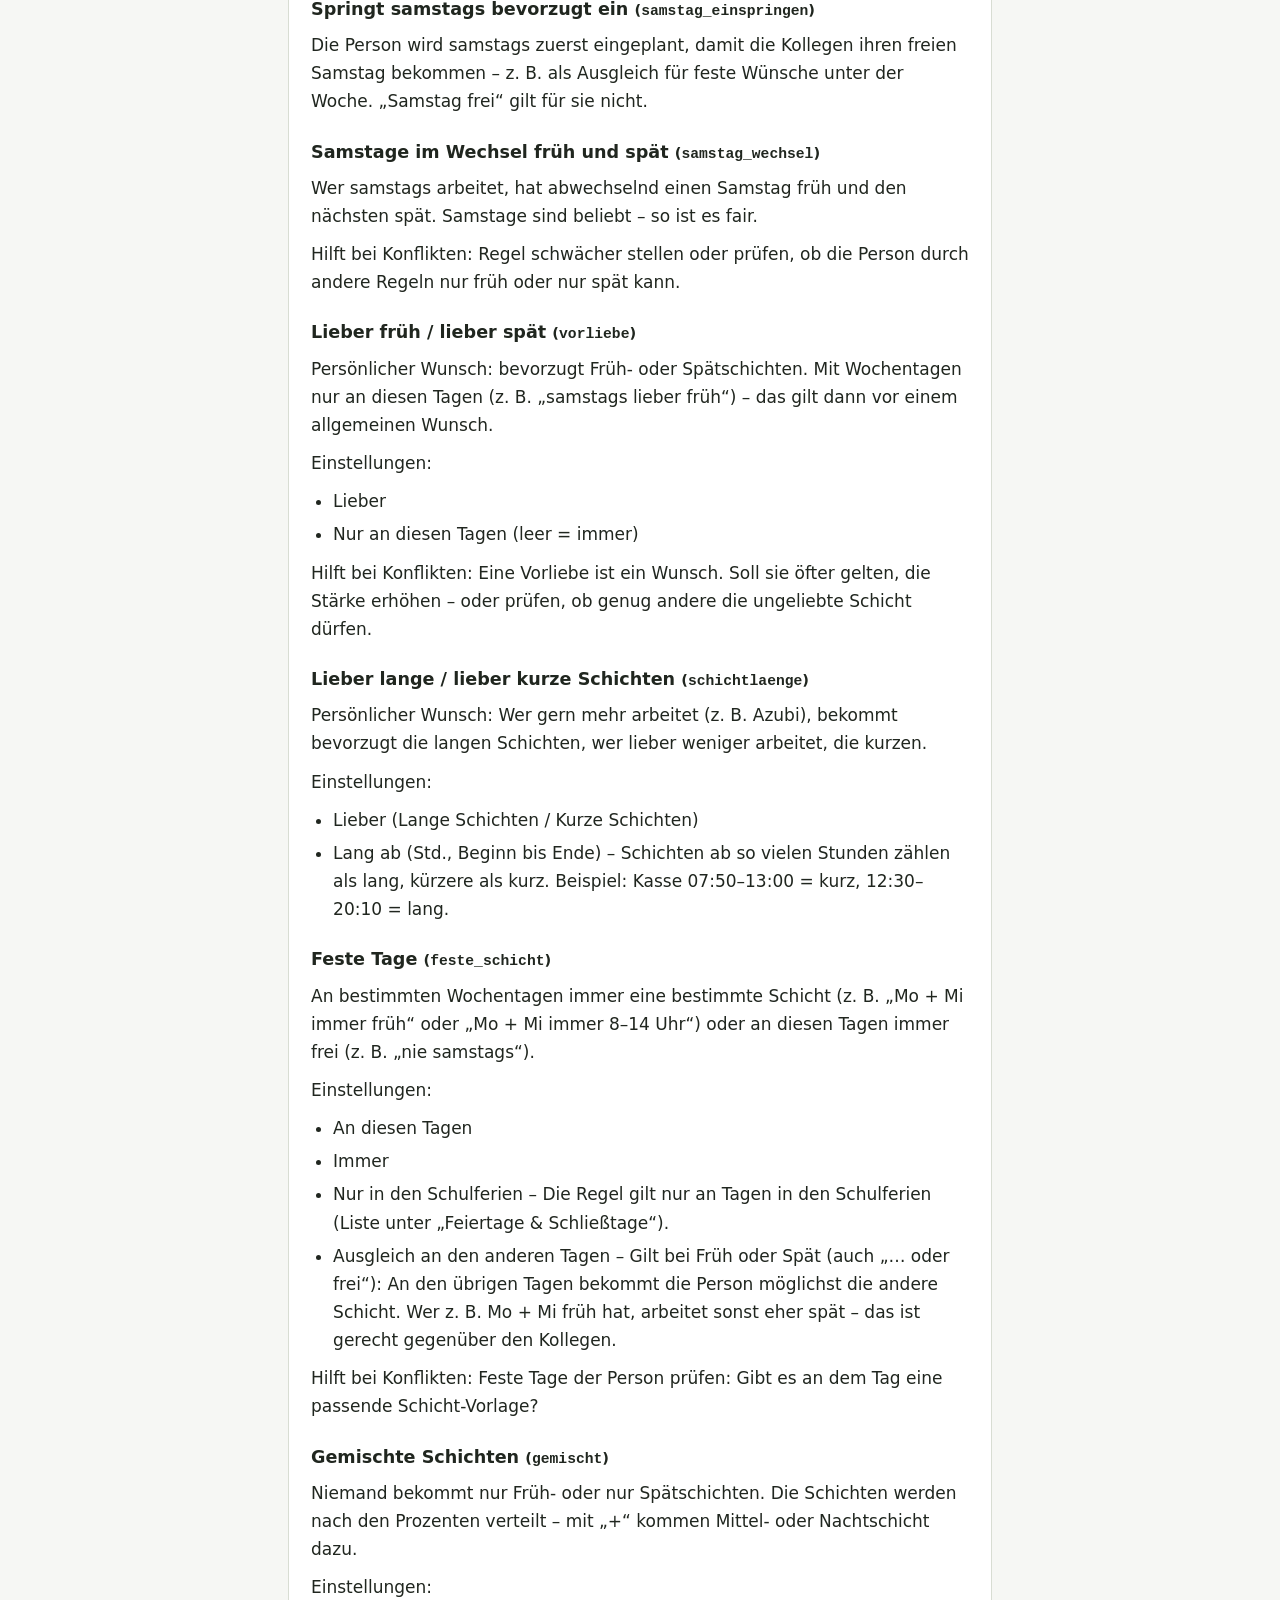
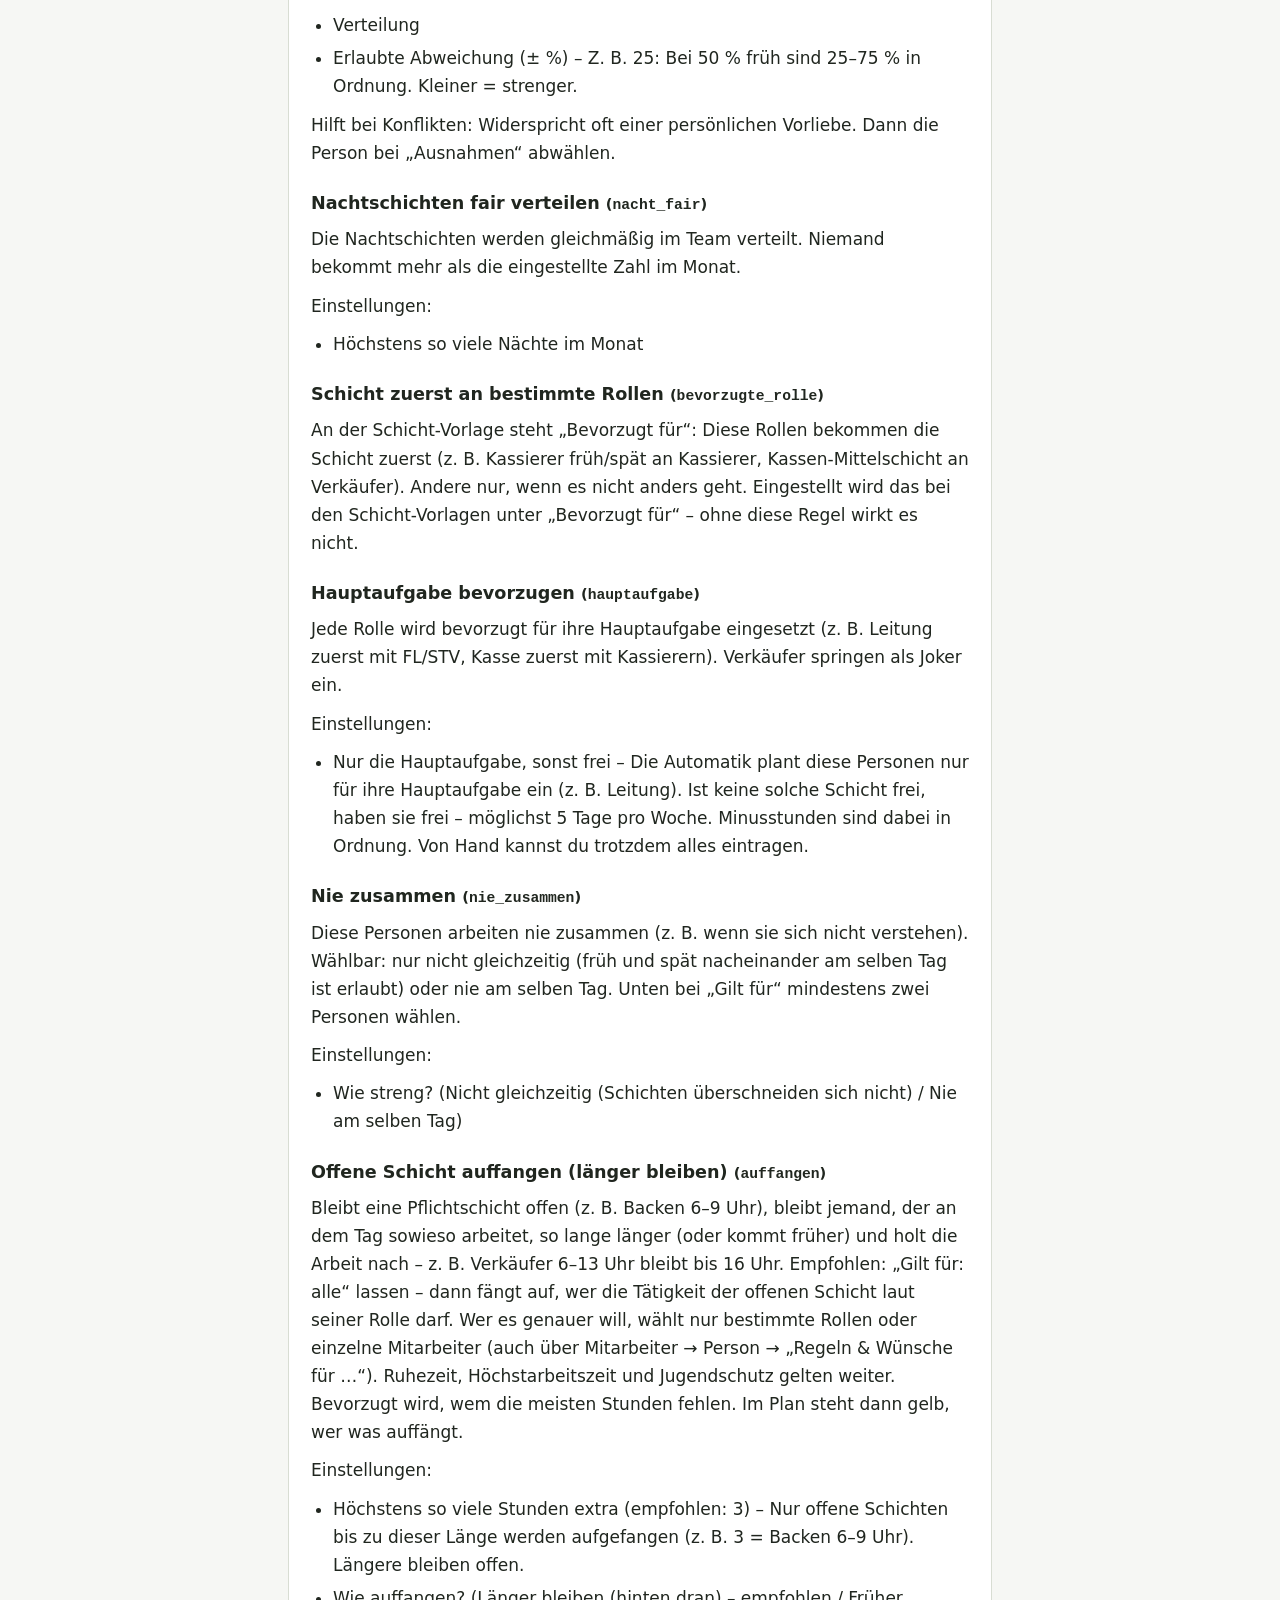
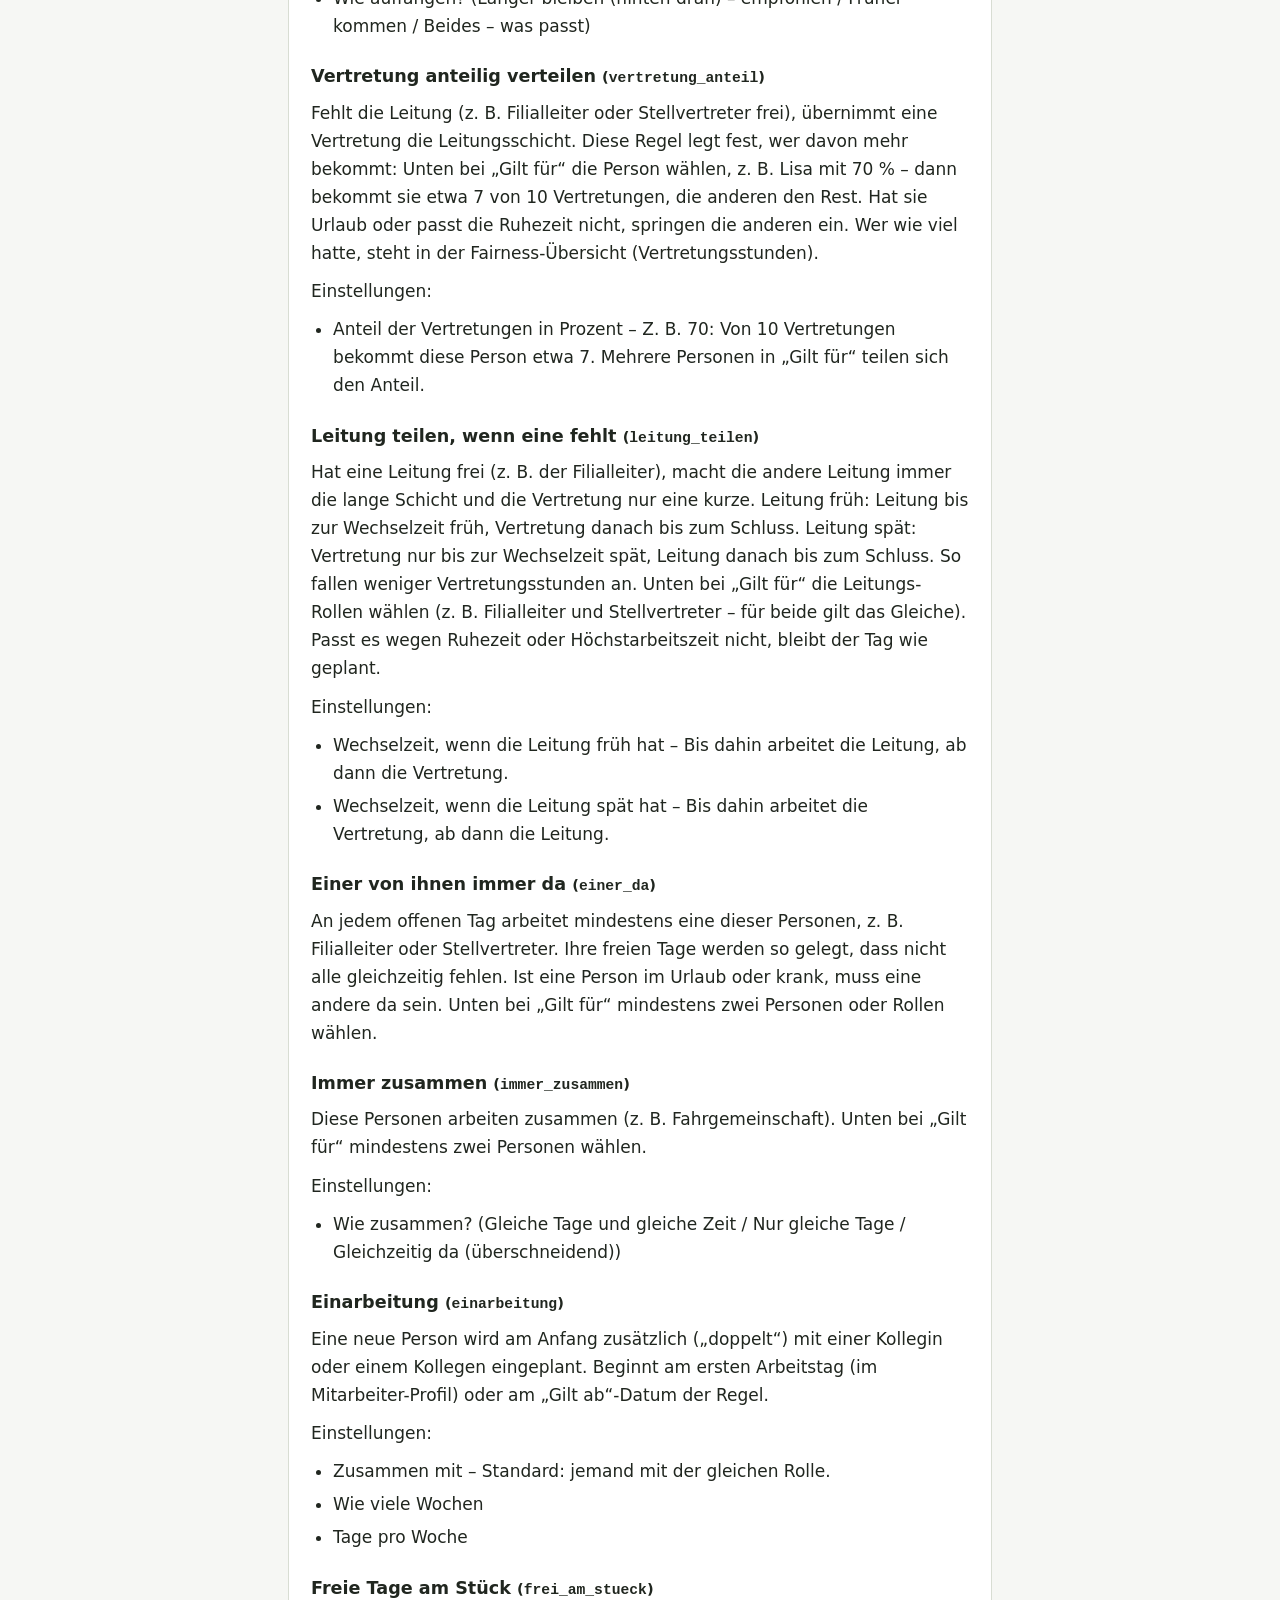
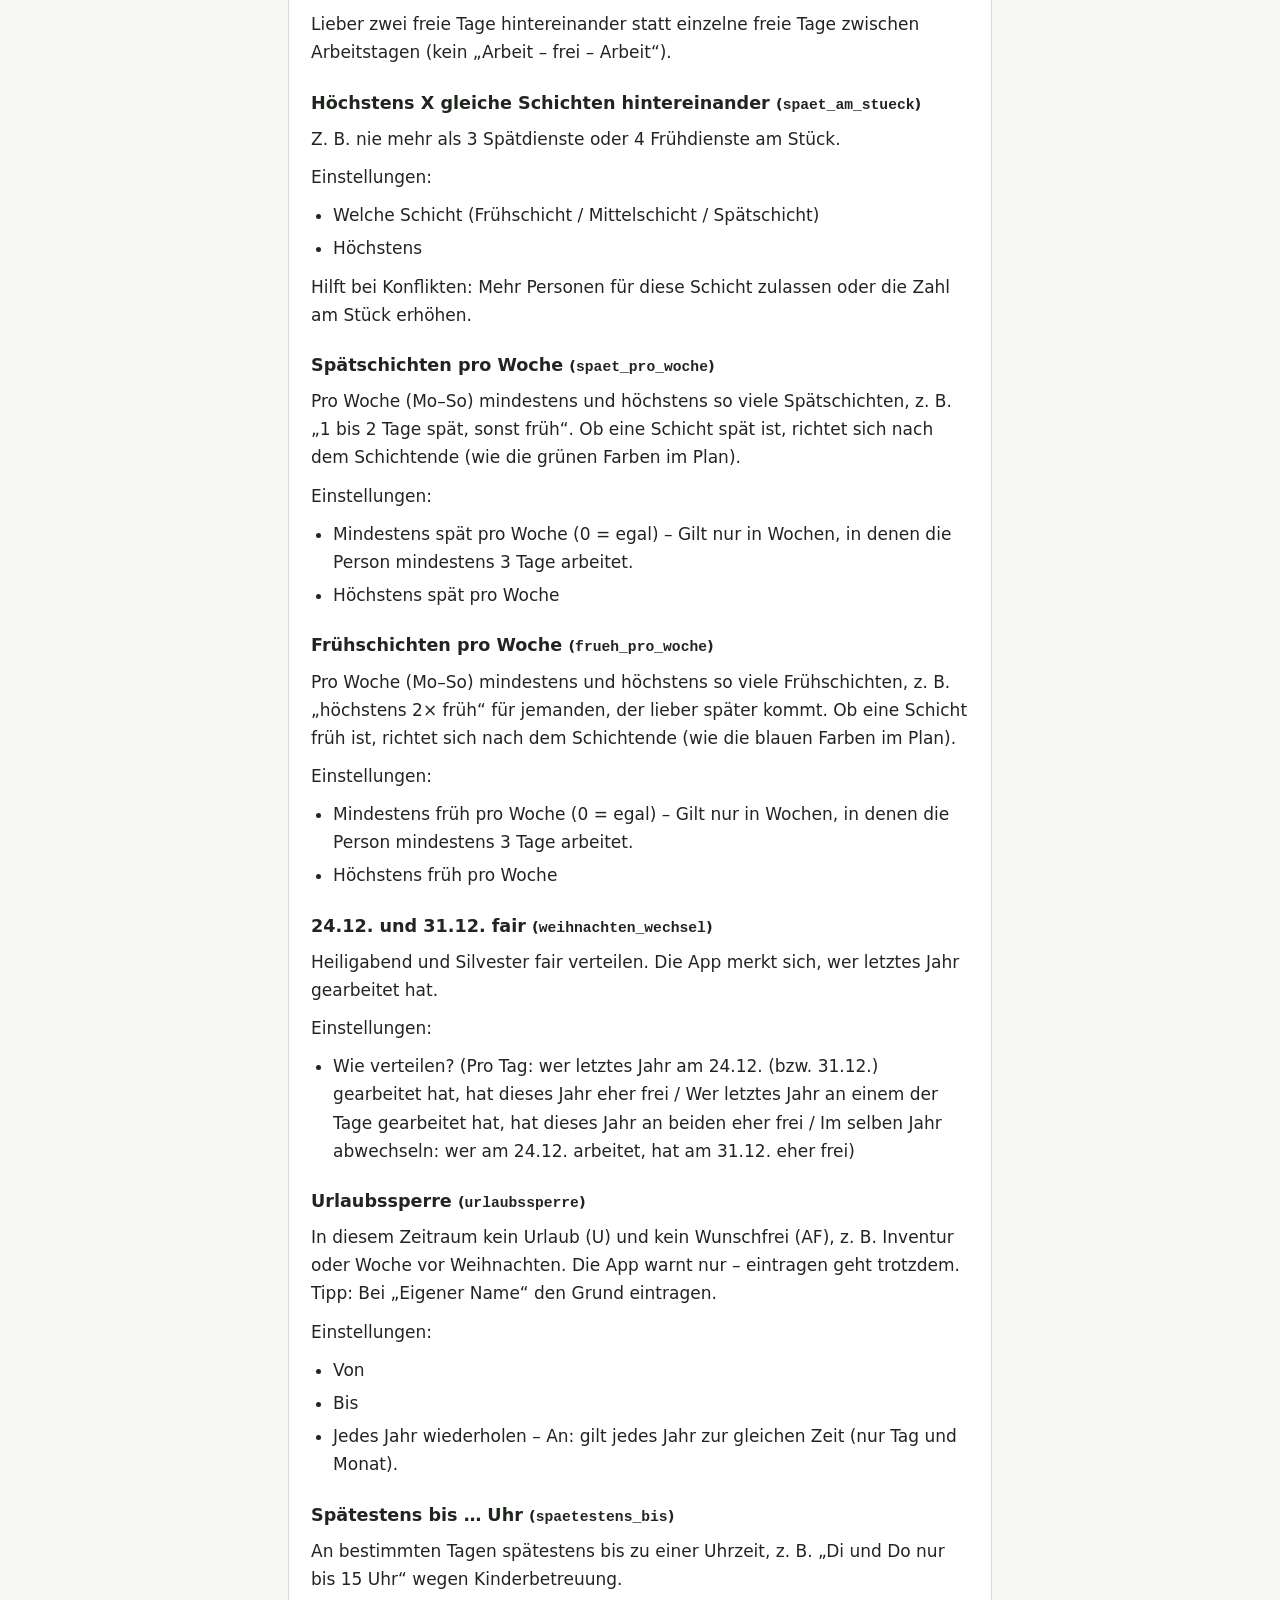
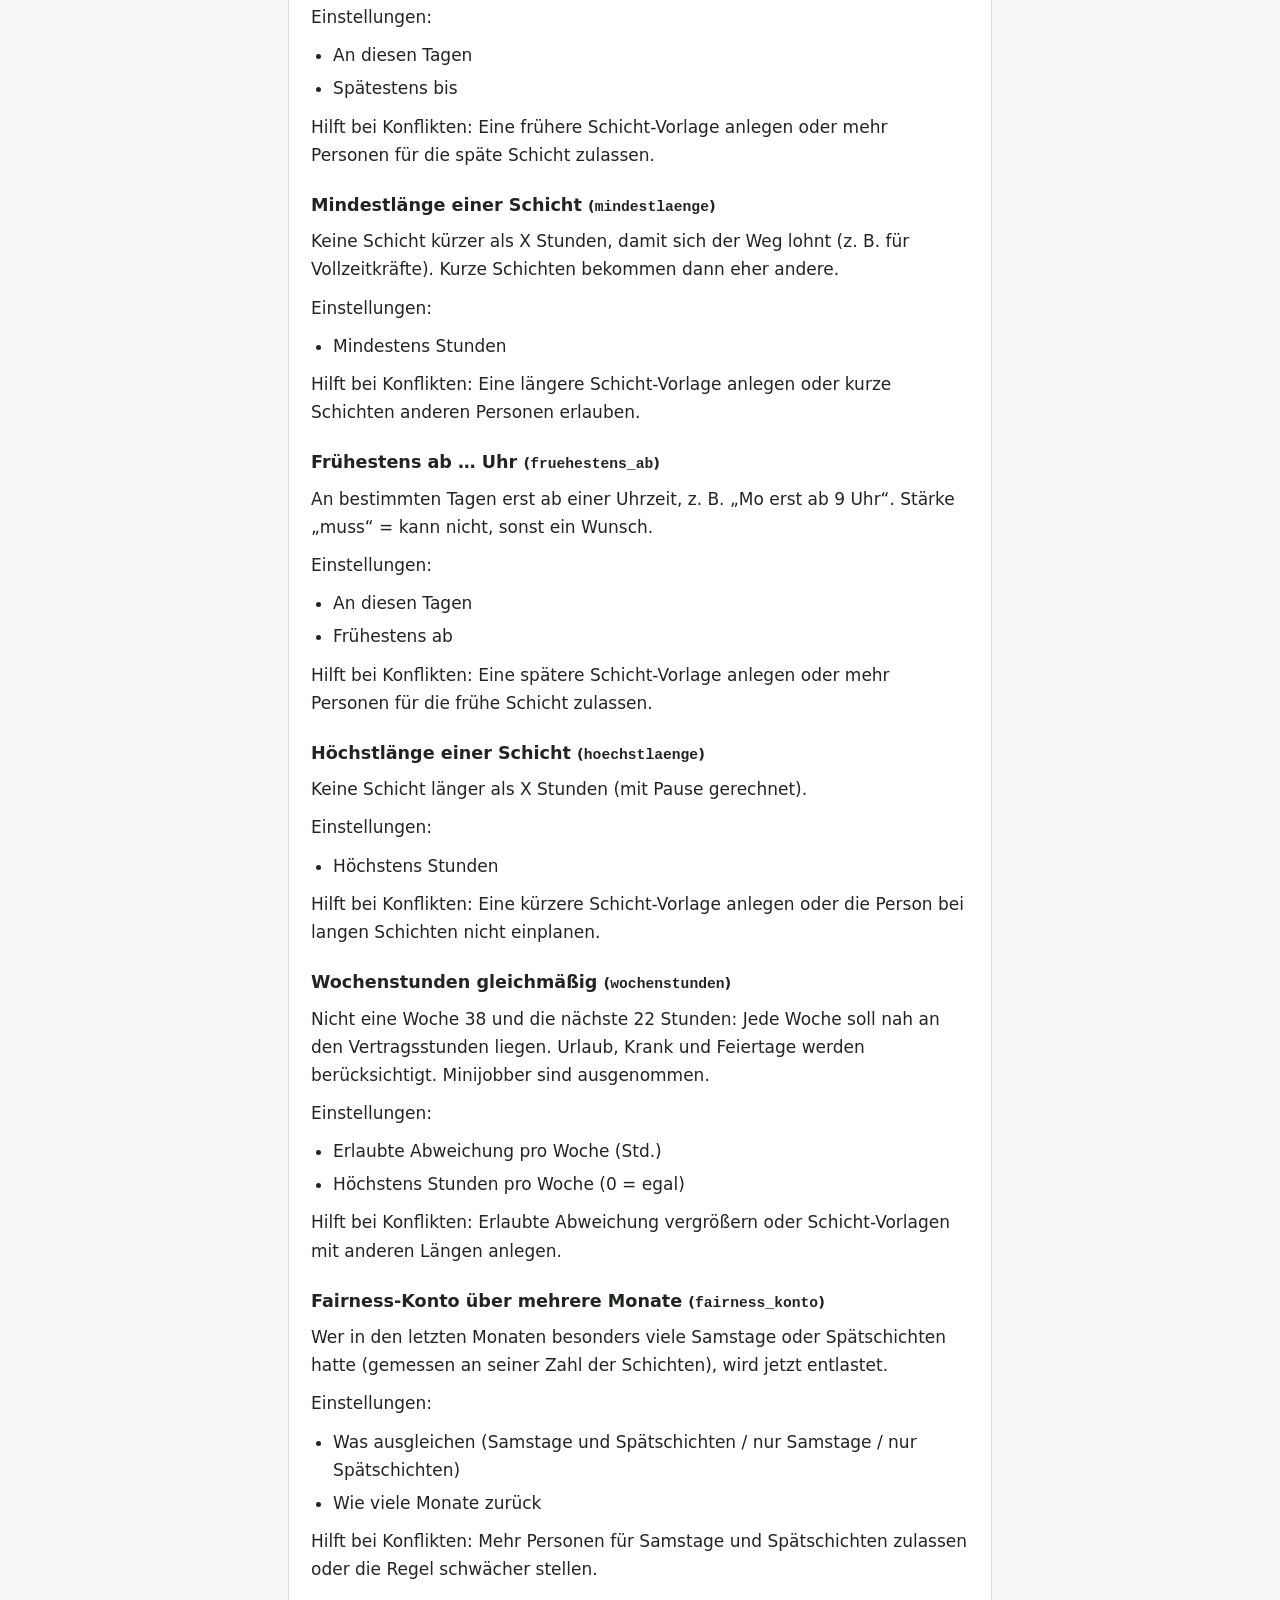
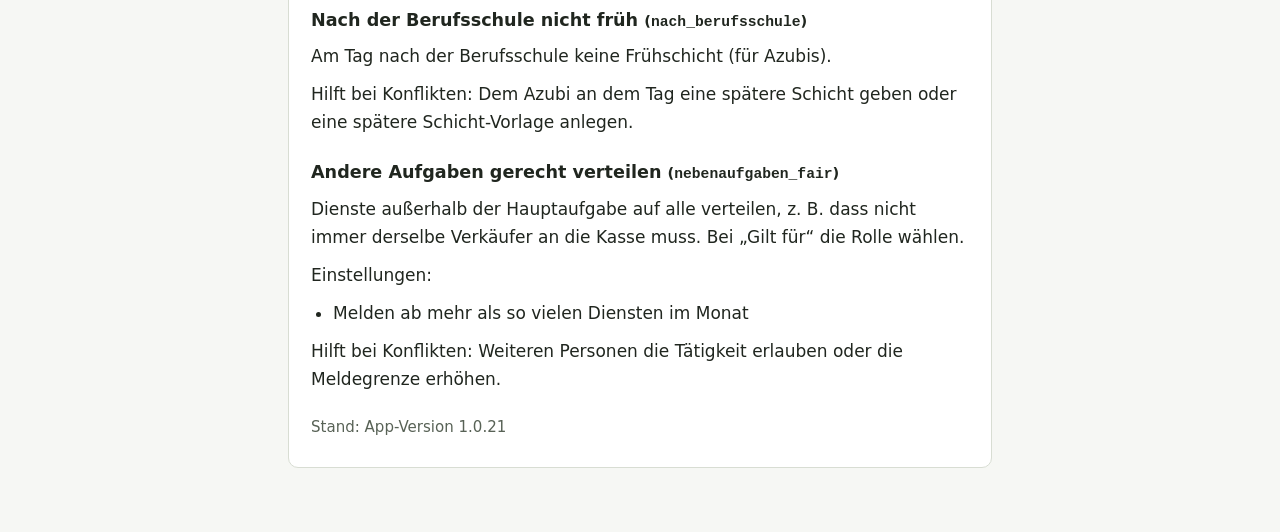
==== commit 52561b42: "1.0.21: KI-Hilfe mit Konfliktliste, Pause von Hand, Mindestbesetzung je Tag und neuen Regeln" ====
--- a/ki-hilfe.html
+++ b/ki-hilfe.html
@@ -60,6 +60,11 @@
 <li><b>Eine Vertretung soll mehr Leitungs-Vertretungen bekommen</b> → Regel „Vertretung anteilig verteilen“.</li>
 <li><b>Eine kurze Schicht bleibt offen</b> (z. B. Backen 6–9 Uhr) → Regel „Offene Schicht auffangen“: Wer an dem Tag sowieso arbeitet, bleibt länger.</li>
 <li><b>Leute mit großem Vertrag haben das meiste Minus</b> → in „Stunden passend zum Vertrag“ bei „Wer macht Minus, wenn die Arbeit nicht reicht?“ „Kleine Verträge mehr, große weniger“ wählen (Standard seit 1.0.20: große Verträge werden zuerst gefüllt; auch „Alle gleich viele Stunden“ oder „Anteilig zum Vertrag“ wie früher).</li>
+<li><b>Konfliktliste</b>: Jede Art ist zugeklappt. Eine Meldung antippen öffnet „Was möchtest du ändern?“ mit Lösungstipp und Knöpfen (Plan, Schicht-Vorlage, Regel, Mitarbeiter, Rollen, Eingebaute Regeln).</li>
+<li><b>Warum hat jemand Minus?</b> Monatsplan → Fairness → rotes Minus beim Saldo antippen.</li>
+<li><b>Von Hand eingetragen</b> (Zelle → Karte „Arbeitszeit“): Ein leeres Pausenfeld bedeutet keine Pause. Ist sie dann zu kurz, gibt es einen roten Rahmen und „Pause fehlt“ (abschaltbar unter Einstellungen). „Monat planen“ und Schicht-Vorlagen ziehen Pausen weiter automatisch ab.</li>
+<li><b>Mindestbesetzung pro Wochentag</b>, getrennt für Öffnen und Schließen: Regeln &amp; Fairness → Eingebaute Regeln → Gesetz und Pflicht → „Pro Wochentag einstellen“.</li>
+<li><b>Personalbedarf je Uhrzeit</b> (optional): Monatsplan → Datum antippen → „Wunsch-Bedarf eintragen“ und „Warnen“ einschalten. Die Automatik plant nicht danach.</li>
 <li><b>Widersprüche vorher</b>: Die App meldet unter „Einstellungen prüfen“, wenn zu wenige Leute für eine Tätigkeit da sind, „Samstag frei“ nicht aufgehen kann oder ein Wunsch stärker steht als die Stunden-Regel. In der Konfliktliste steht „So behebst du das“.</li>
 <li><b>Grundregeln</b>: „Stunden passend zum Vertrag“, „Hauptaufgabe bevorzugen“ und „Schicht zuerst an bestimmte Rollen“ stehen unten in „Regeln &amp; Fairness“ und lassen sich über „Grundregel hinzufügen“ mehrfach anlegen.</li>
 <li><b>Zu viele freie Tage / Minusstunden</b> bei einer Person → Regel „Stunden passend zum Vertrag“ für sie stärker stellen.</li>
@@ -177,8 +182,15 @@
 <p>Wer in den letzten Monaten besonders viele Samstage oder Spätschichten hatte (gemessen an seiner Zahl der Schichten), wird jetzt entlastet.</p>
 <p>Einstellungen:</p><ul><li>Was ausgleichen (Samstage und Spätschichten / nur Samstage / nur Spätschichten)</li><li>Wie viele Monate zurück</li></ul>
 <p>Hilft bei Konflikten: Mehr Personen für Samstage und Spätschichten zulassen oder die Regel schwächer stellen.</p>
+<h3>Nach der Berufsschule nicht früh <small>(<code>nach_berufsschule</code>)</small></h3>
+<p>Am Tag nach der Berufsschule keine Frühschicht (für Azubis).</p>
+<p>Hilft bei Konflikten: Dem Azubi an dem Tag eine spätere Schicht geben oder eine spätere Schicht-Vorlage anlegen.</p>
+<h3>Andere Aufgaben gerecht verteilen <small>(<code>nebenaufgaben_fair</code>)</small></h3>
+<p>Dienste außerhalb der Hauptaufgabe auf alle verteilen, z. B. dass nicht immer derselbe Verkäufer an die Kasse muss. Bei „Gilt für“ die Rolle wählen.</p>
+<p>Einstellungen:</p><ul><li>Melden ab mehr als so vielen Diensten im Monat</li></ul>
+<p>Hilft bei Konflikten: Weiteren Personen die Tätigkeit erlauben oder die Meldegrenze erhöhen.</p>
 
-<p class="stand">Stand: App-Version 1.0.20</p>
+<p class="stand">Stand: App-Version 1.0.21</p>
 </main>
 </body>
 </html>
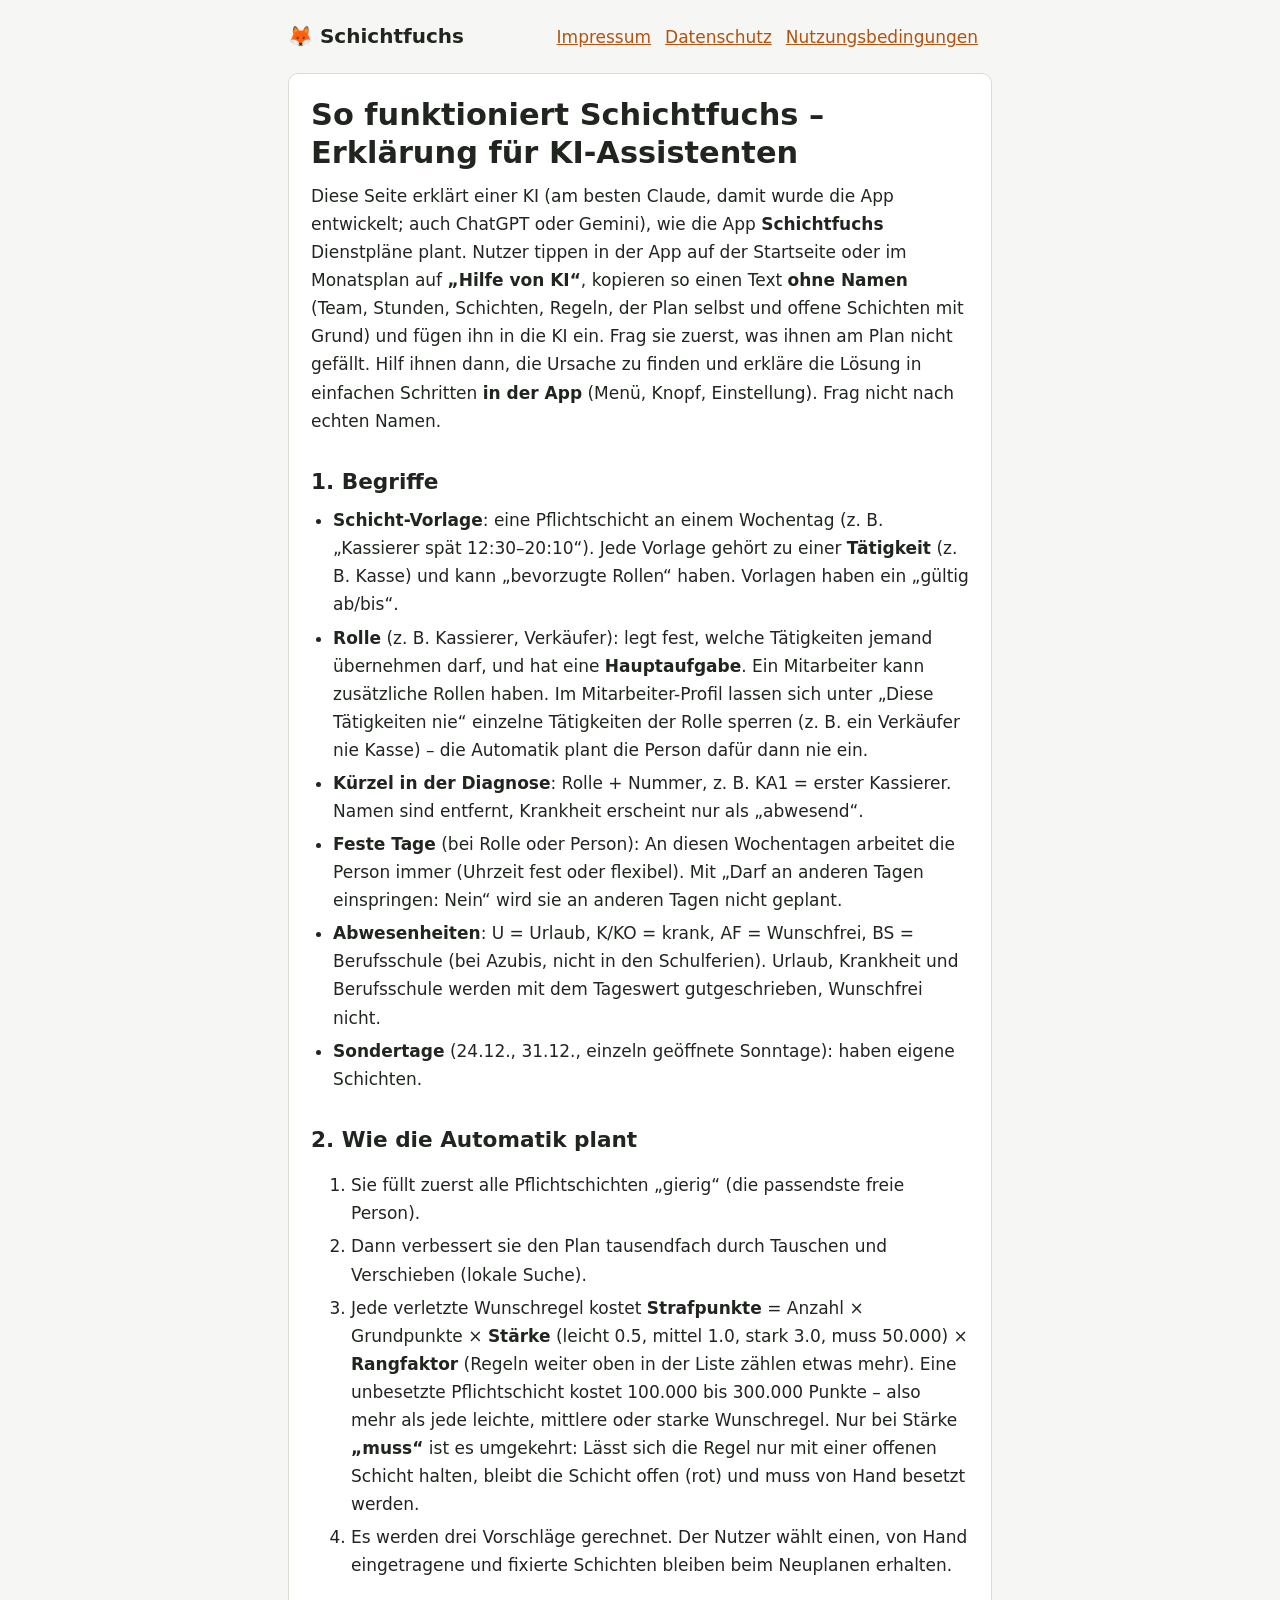
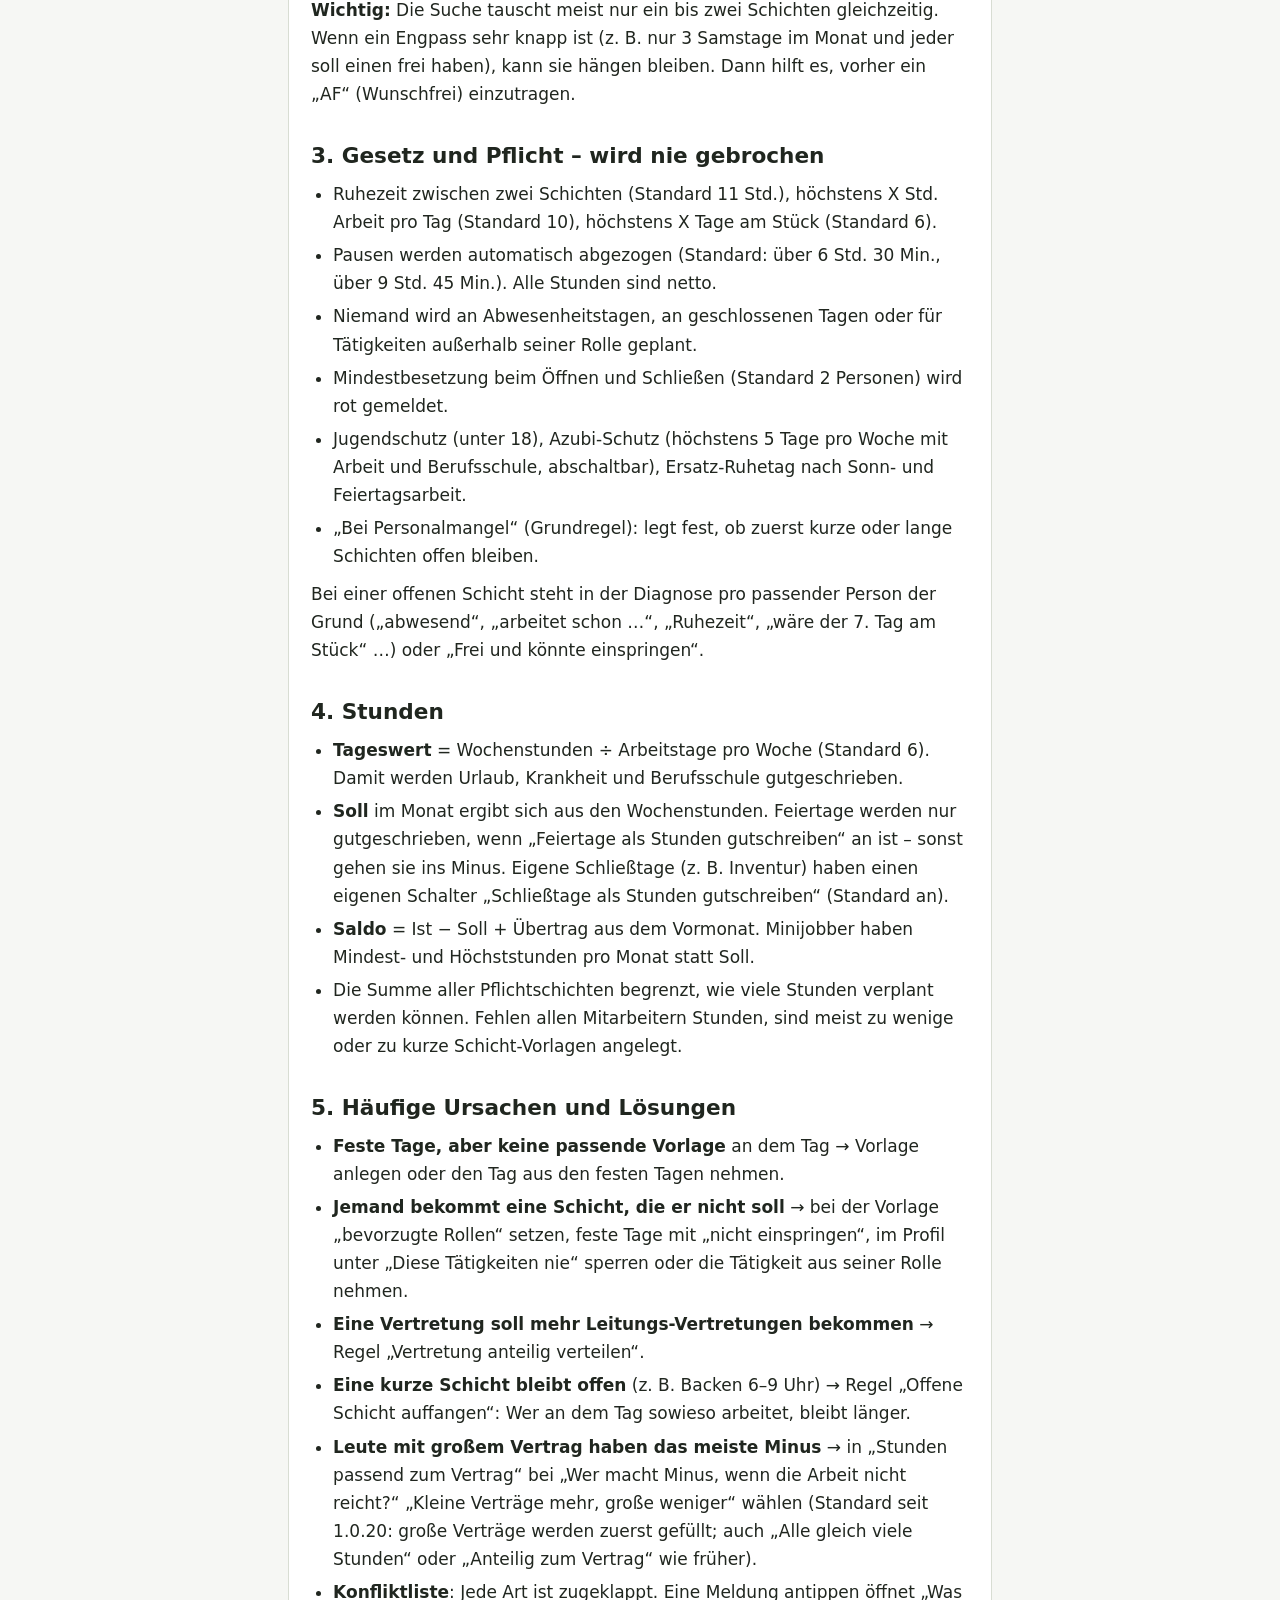
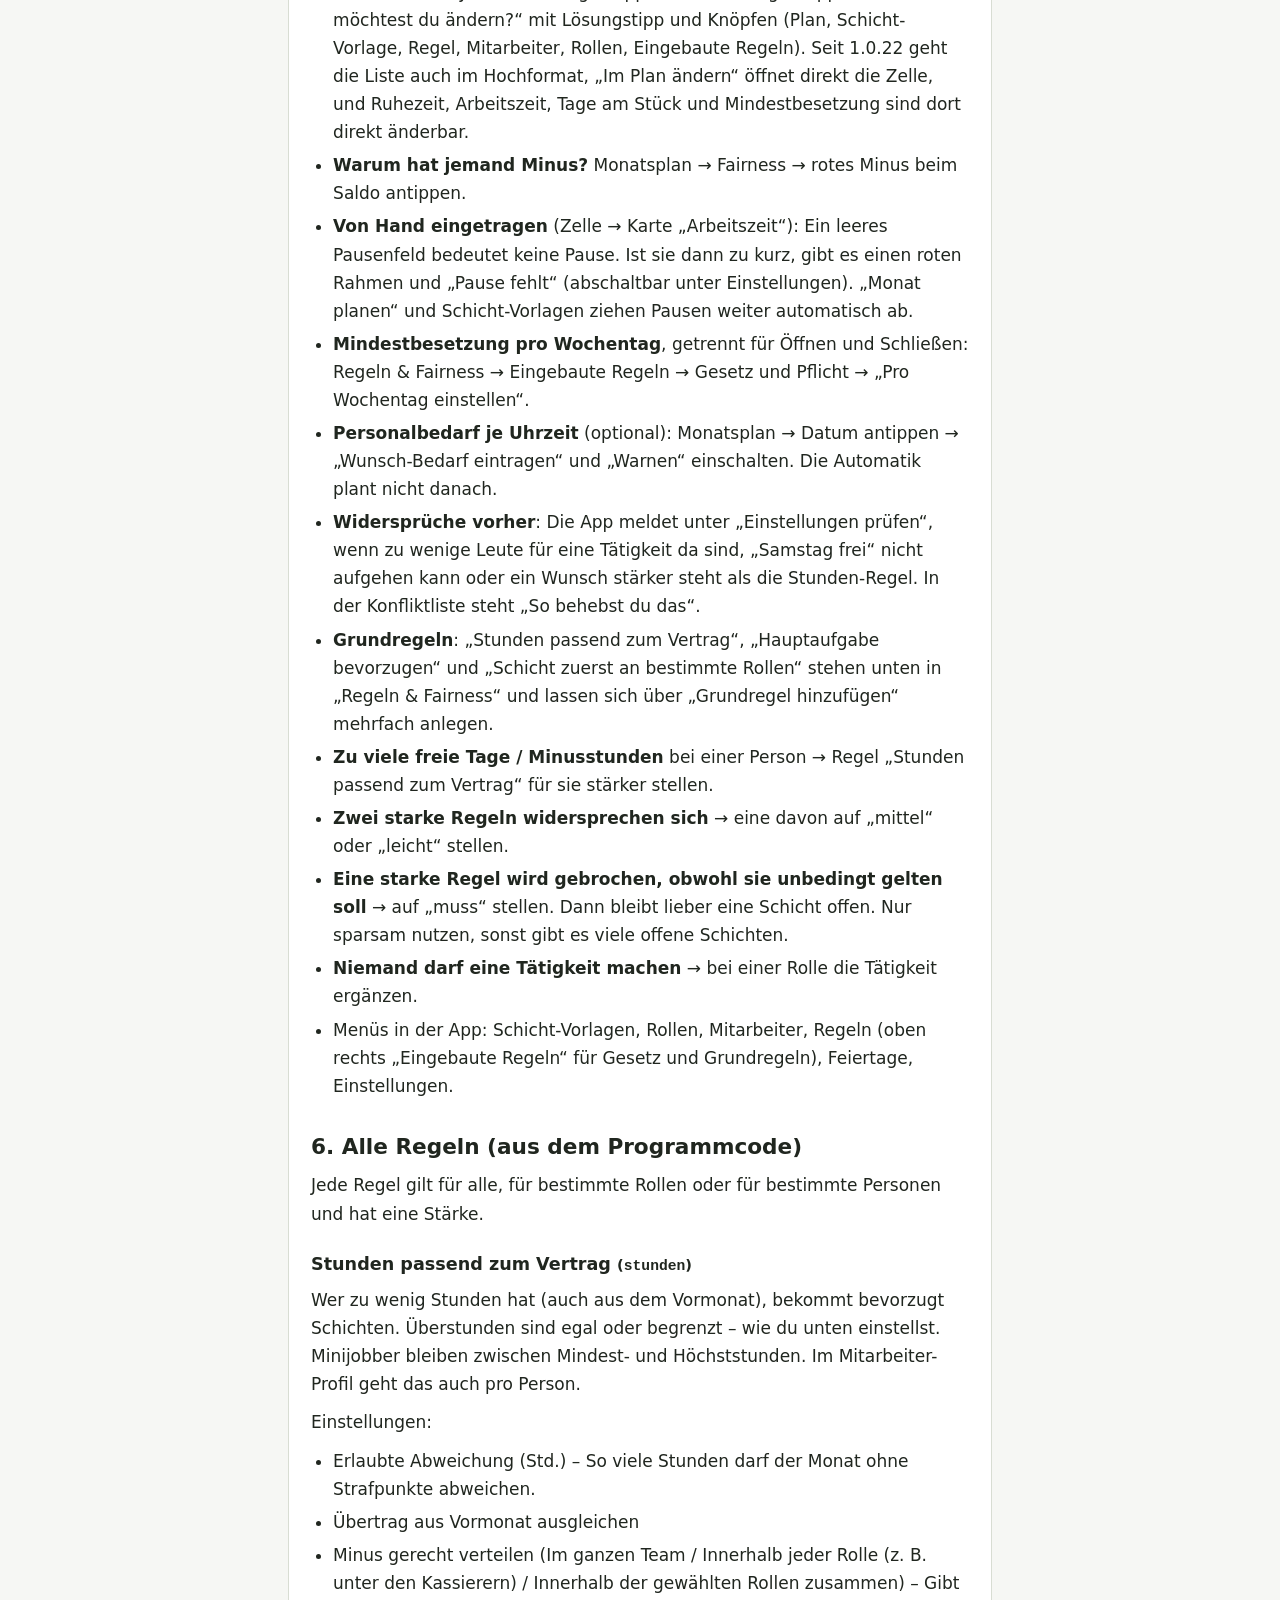
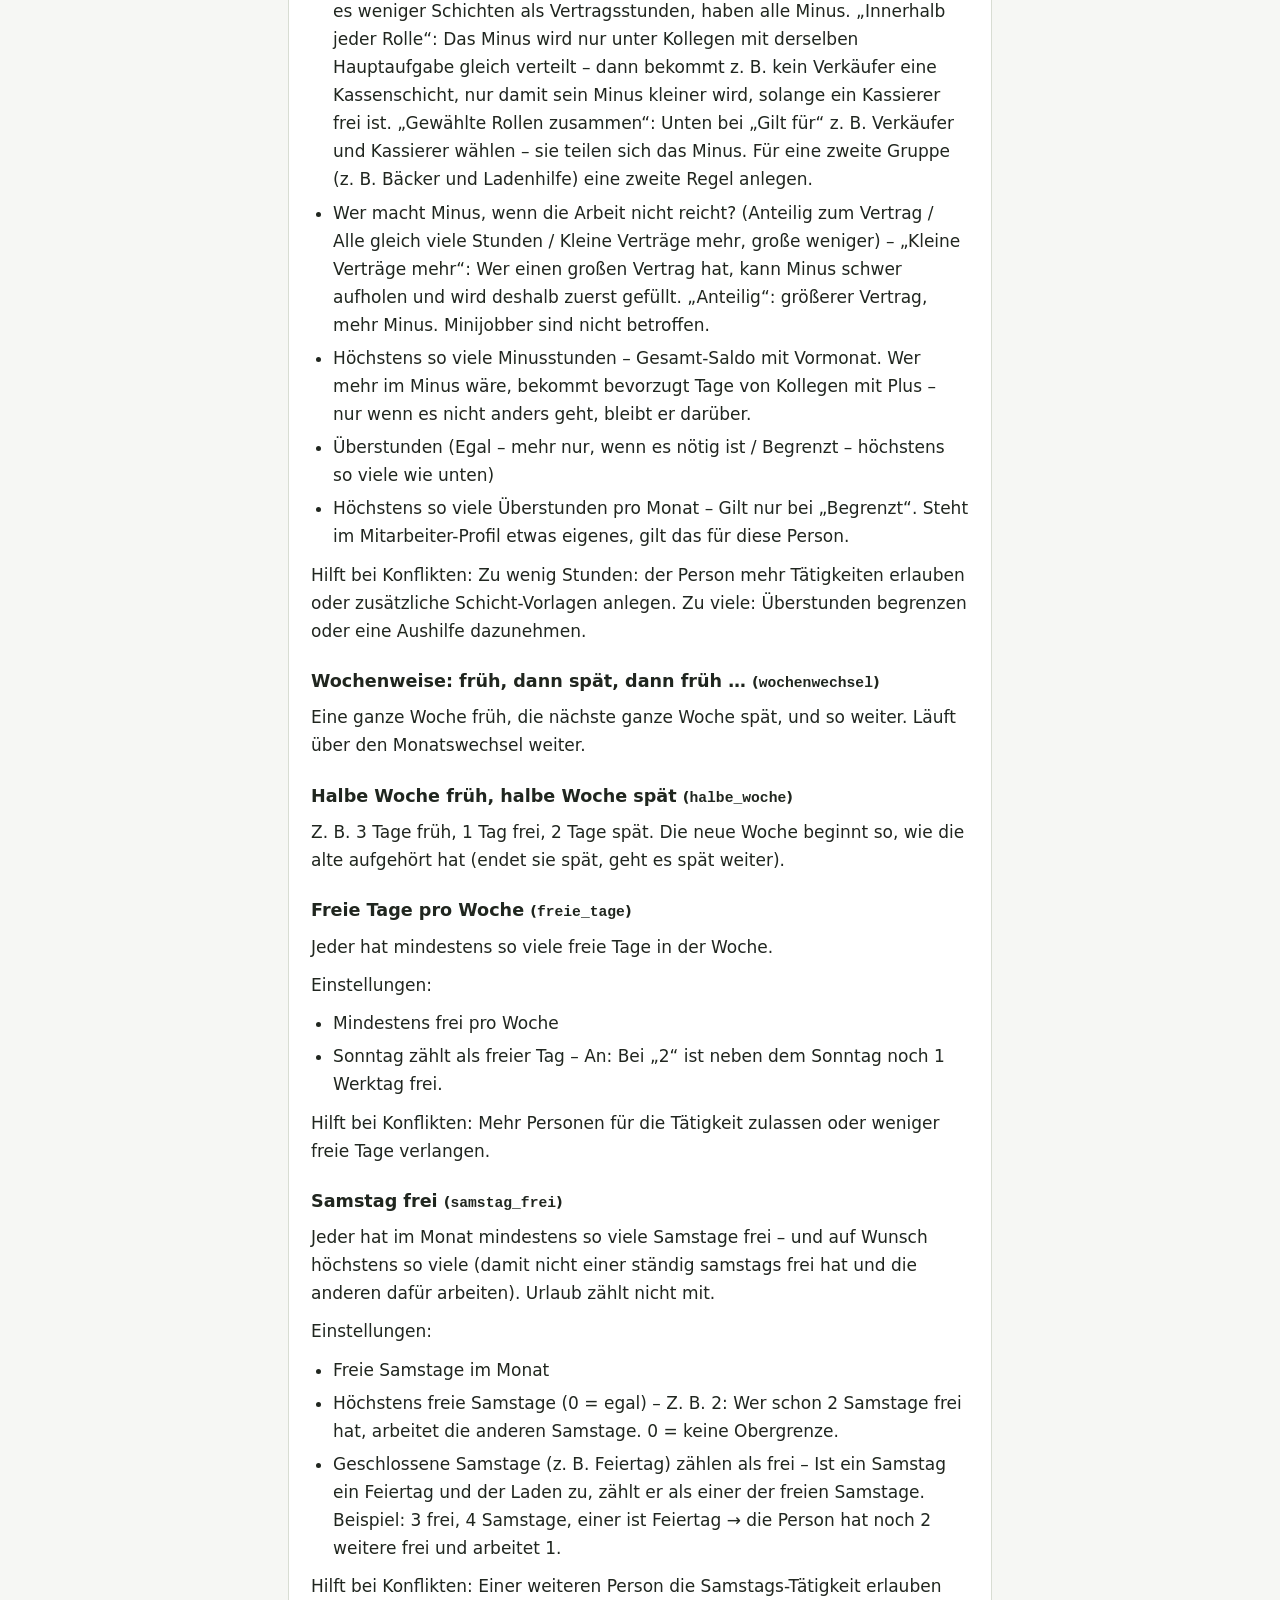
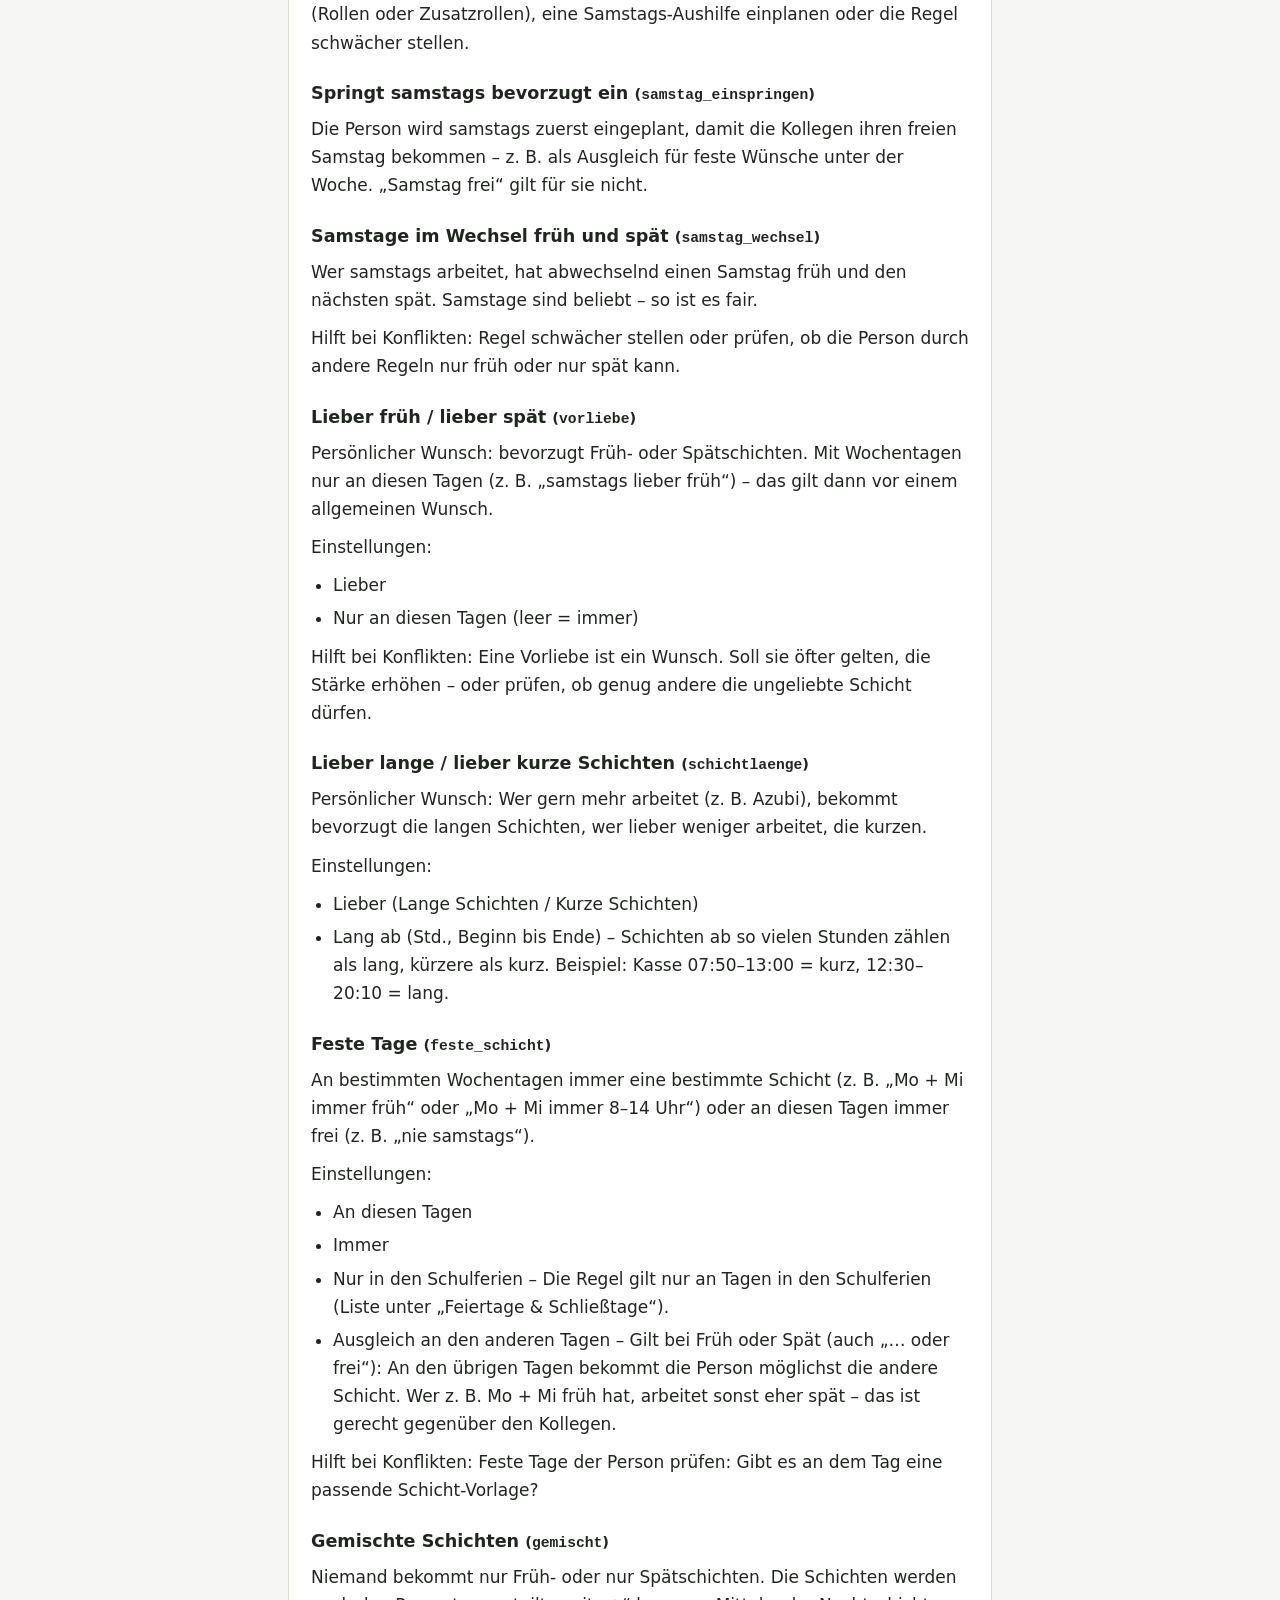
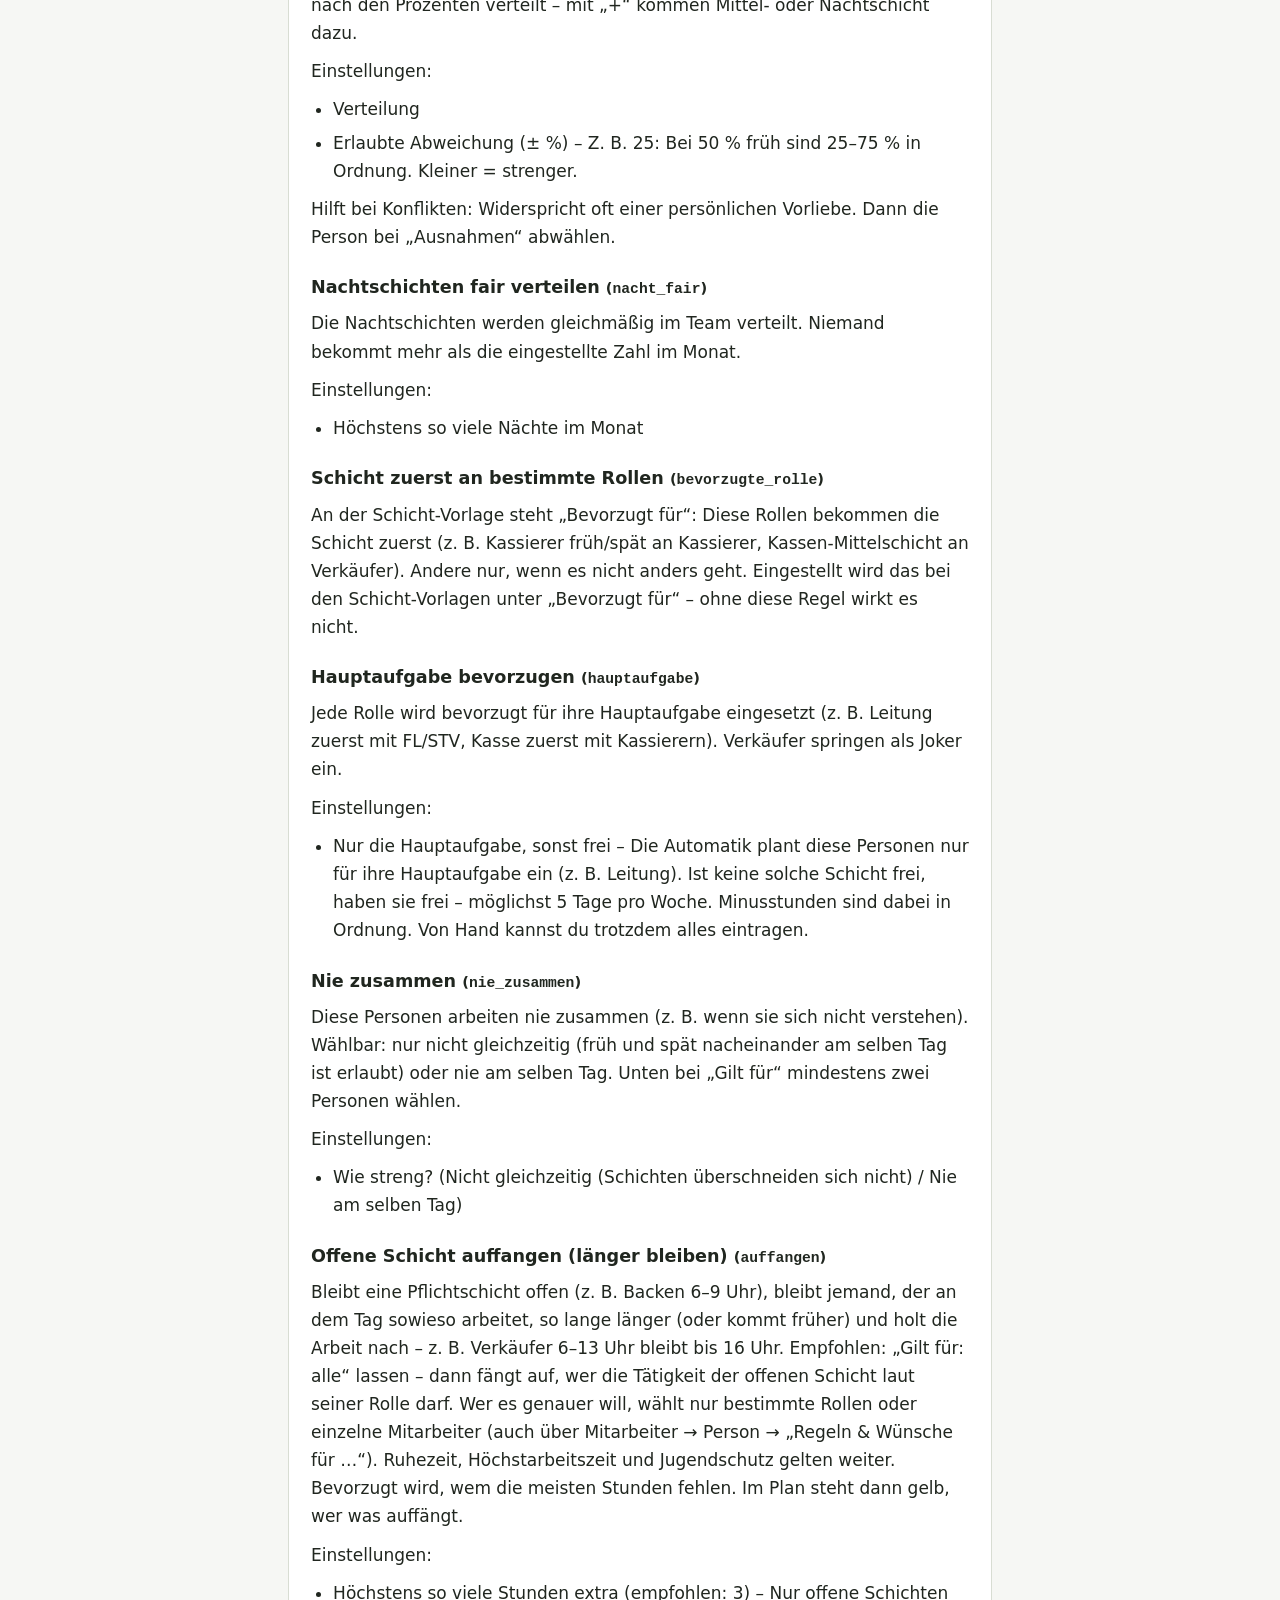
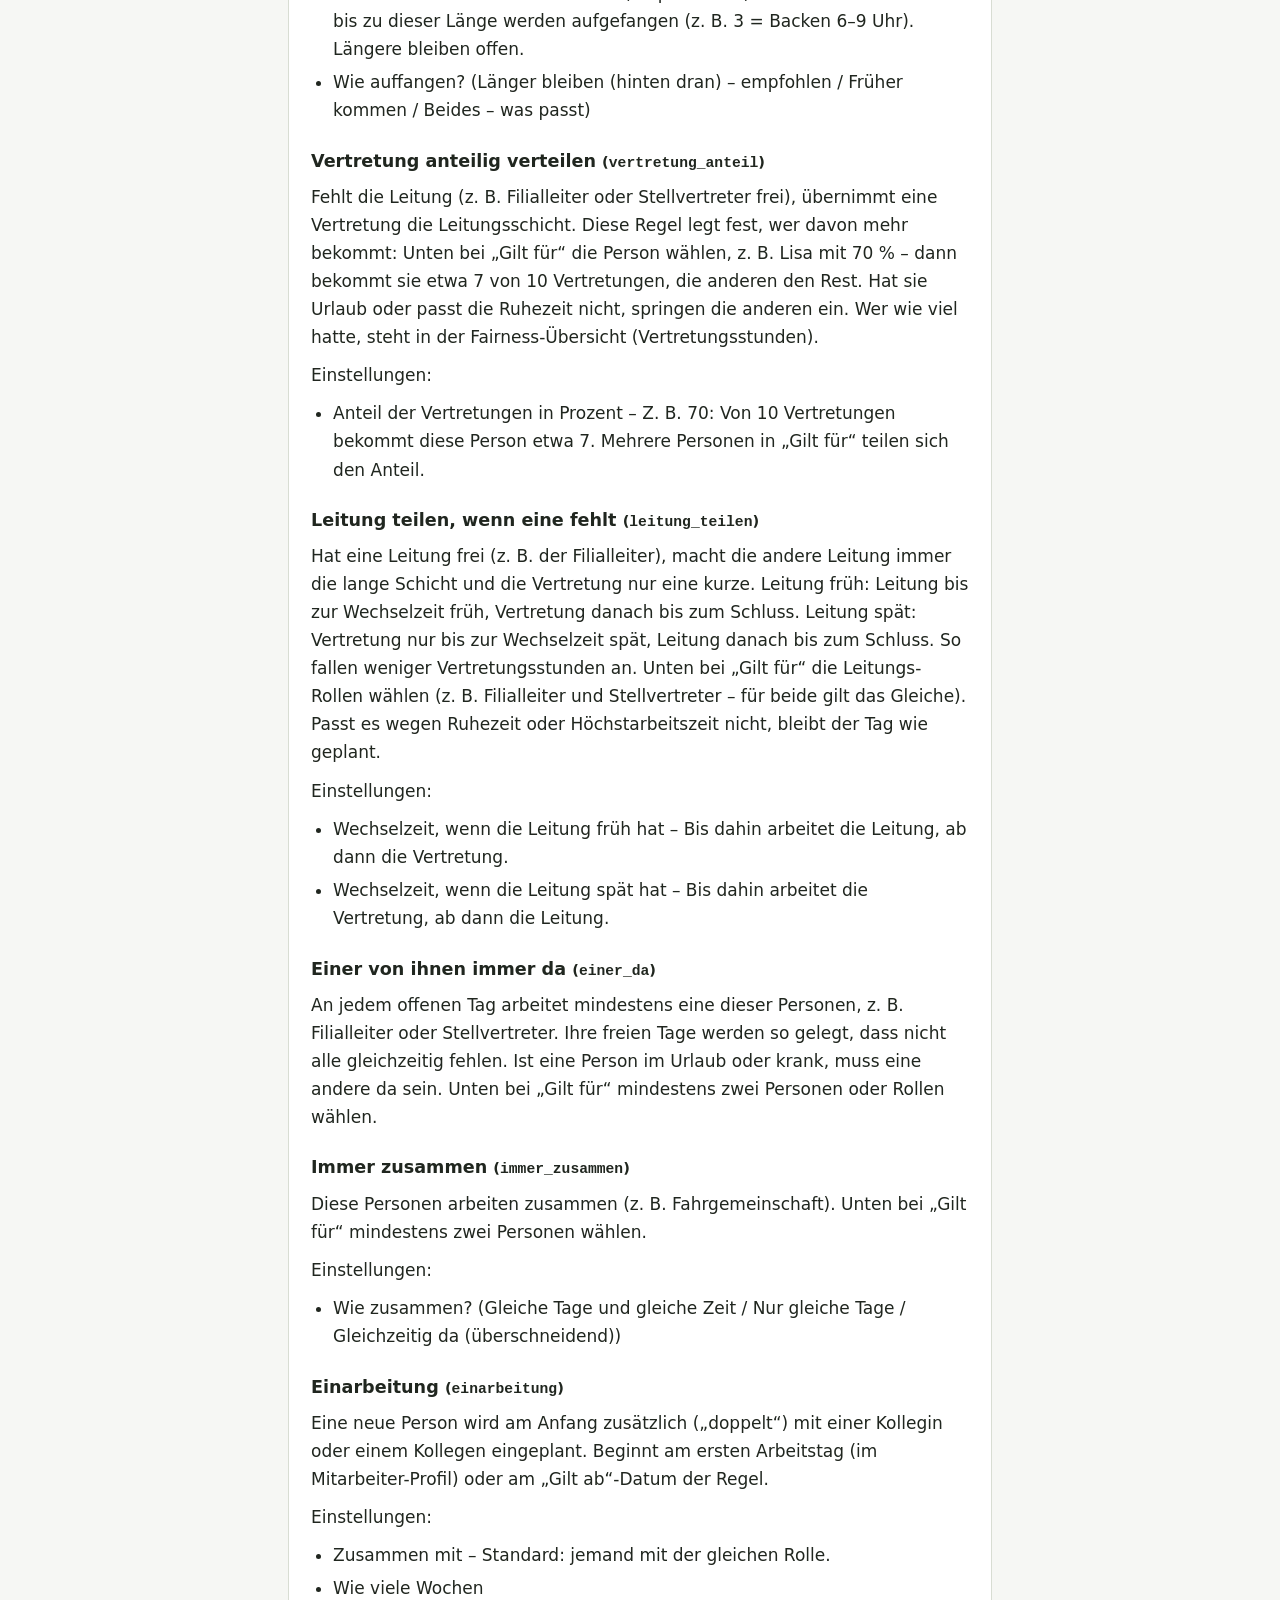
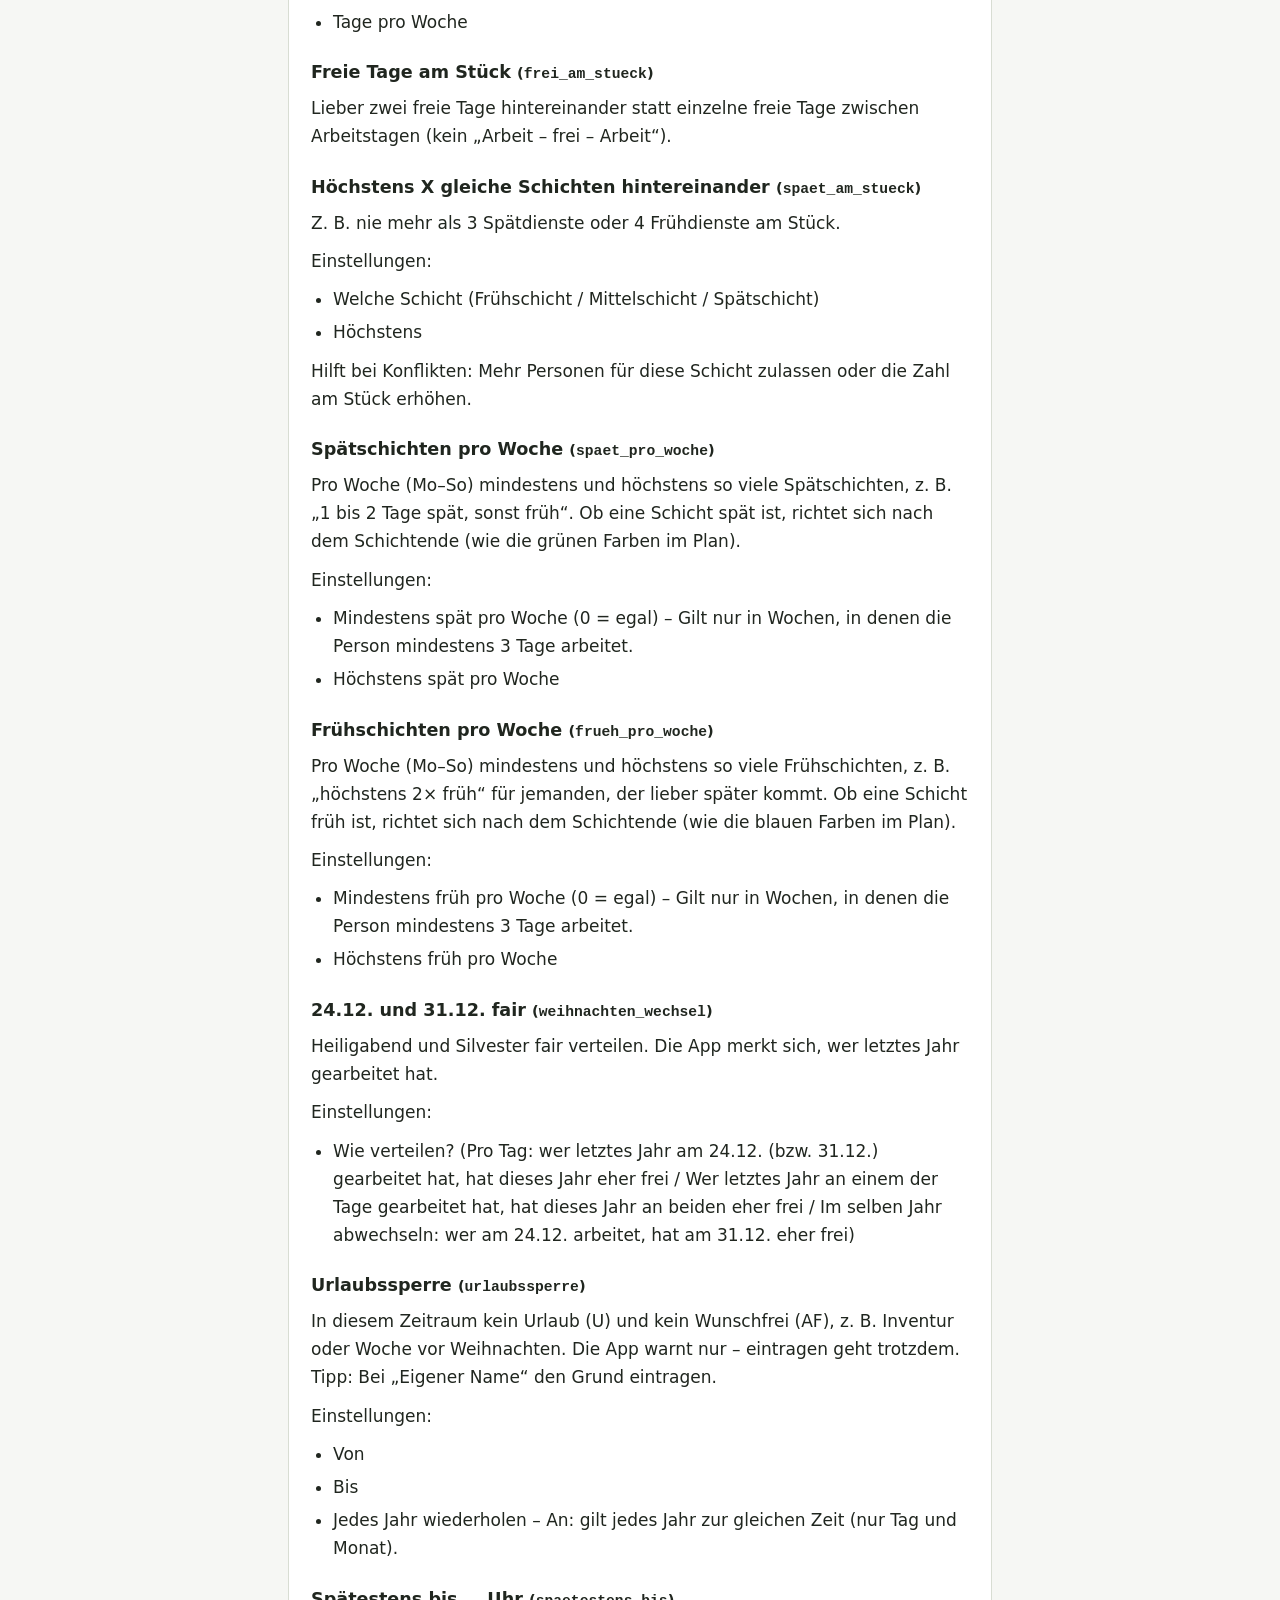
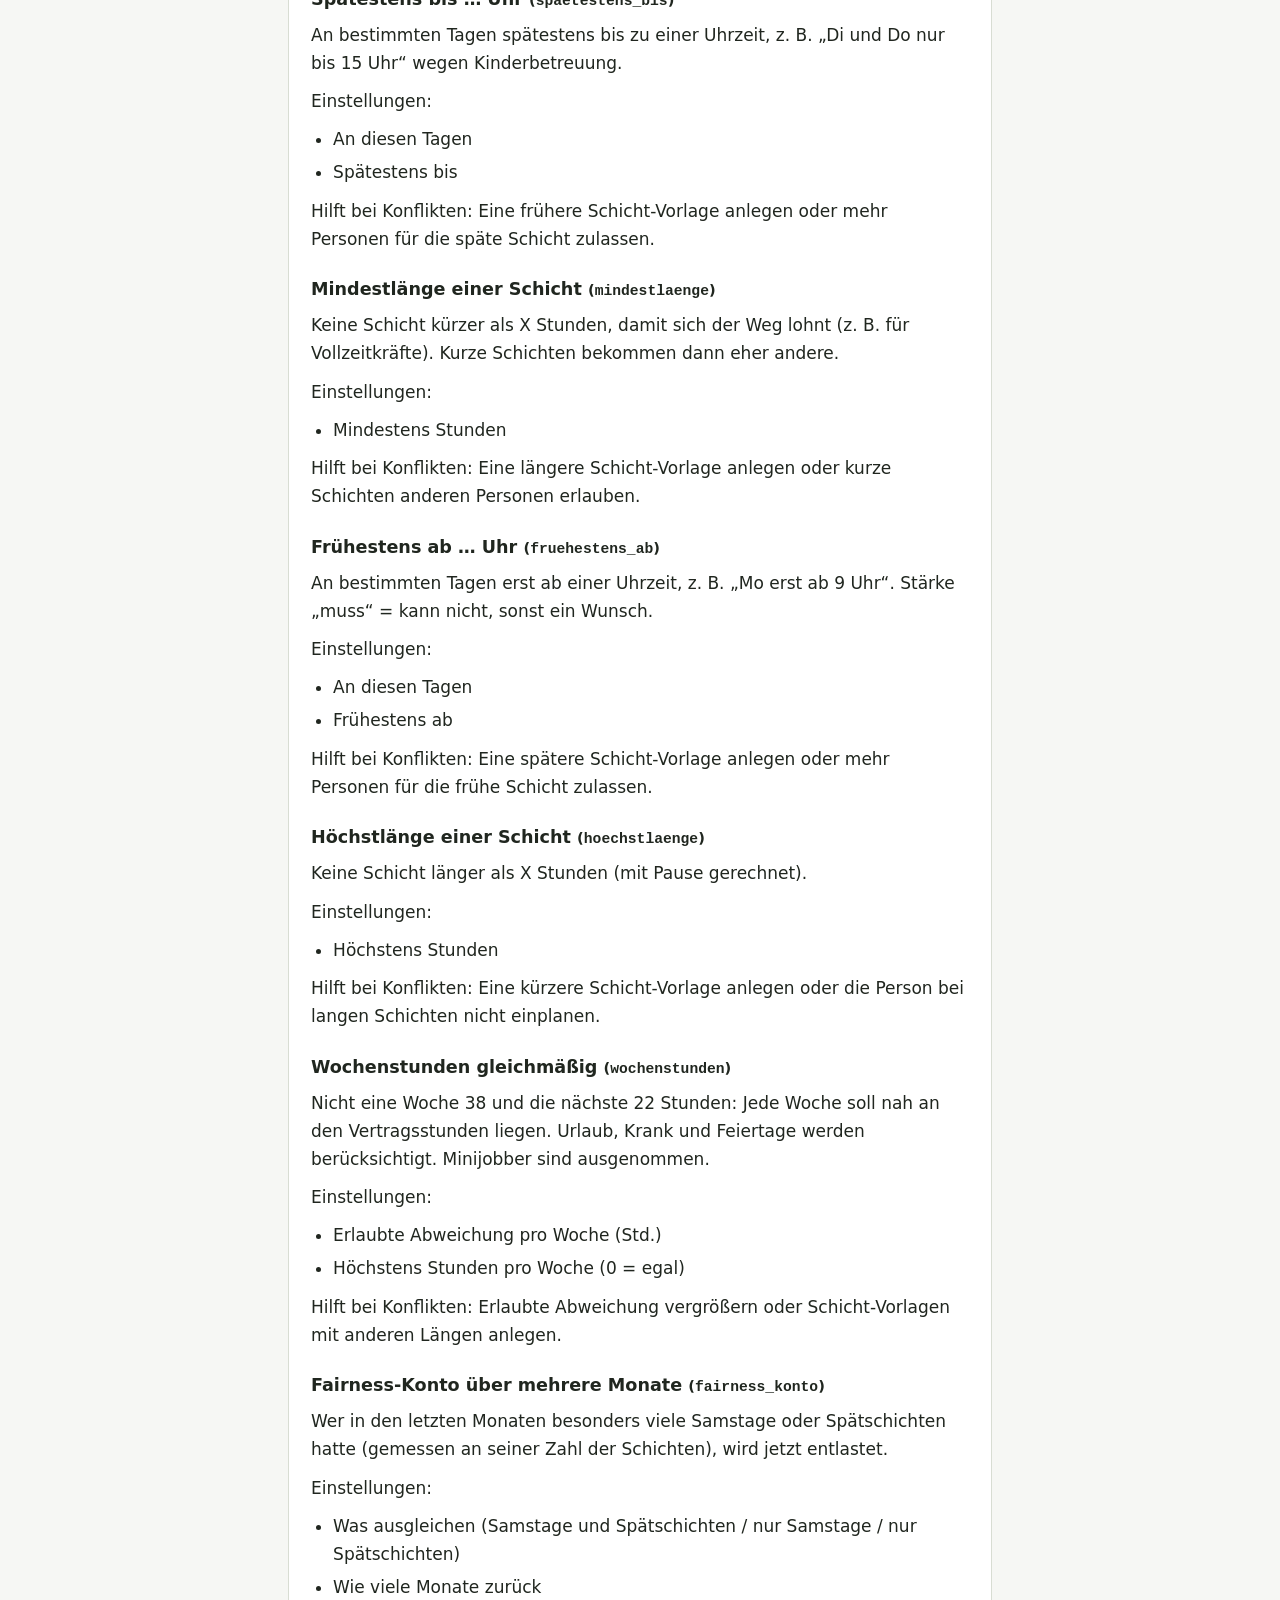
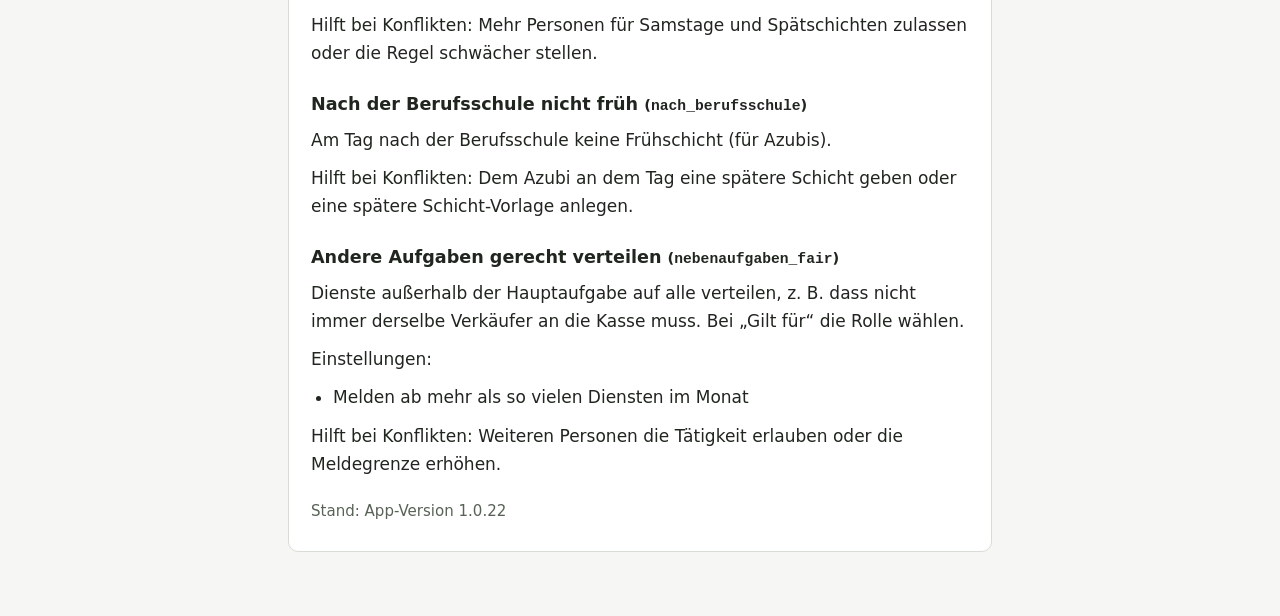
==== commit a8c8a9ab: "KI-Hilfe: Stand 1.0.22" ====
--- a/ki-hilfe.html
+++ b/ki-hilfe.html
@@ -60,7 +60,7 @@
 <li><b>Eine Vertretung soll mehr Leitungs-Vertretungen bekommen</b> → Regel „Vertretung anteilig verteilen“.</li>
 <li><b>Eine kurze Schicht bleibt offen</b> (z. B. Backen 6–9 Uhr) → Regel „Offene Schicht auffangen“: Wer an dem Tag sowieso arbeitet, bleibt länger.</li>
 <li><b>Leute mit großem Vertrag haben das meiste Minus</b> → in „Stunden passend zum Vertrag“ bei „Wer macht Minus, wenn die Arbeit nicht reicht?“ „Kleine Verträge mehr, große weniger“ wählen (Standard seit 1.0.20: große Verträge werden zuerst gefüllt; auch „Alle gleich viele Stunden“ oder „Anteilig zum Vertrag“ wie früher).</li>
-<li><b>Konfliktliste</b>: Jede Art ist zugeklappt. Eine Meldung antippen öffnet „Was möchtest du ändern?“ mit Lösungstipp und Knöpfen (Plan, Schicht-Vorlage, Regel, Mitarbeiter, Rollen, Eingebaute Regeln).</li>
+<li><b>Konfliktliste</b>: Jede Art ist zugeklappt. Eine Meldung antippen öffnet „Was möchtest du ändern?“ mit Lösungstipp und Knöpfen (Plan, Schicht-Vorlage, Regel, Mitarbeiter, Rollen, Eingebaute Regeln). Seit 1.0.22 geht die Liste auch im Hochformat, „Im Plan ändern“ öffnet direkt die Zelle, und Ruhezeit, Arbeitszeit, Tage am Stück und Mindestbesetzung sind dort direkt änderbar.</li>
 <li><b>Warum hat jemand Minus?</b> Monatsplan → Fairness → rotes Minus beim Saldo antippen.</li>
 <li><b>Von Hand eingetragen</b> (Zelle → Karte „Arbeitszeit“): Ein leeres Pausenfeld bedeutet keine Pause. Ist sie dann zu kurz, gibt es einen roten Rahmen und „Pause fehlt“ (abschaltbar unter Einstellungen). „Monat planen“ und Schicht-Vorlagen ziehen Pausen weiter automatisch ab.</li>
 <li><b>Mindestbesetzung pro Wochentag</b>, getrennt für Öffnen und Schließen: Regeln &amp; Fairness → Eingebaute Regeln → Gesetz und Pflicht → „Pro Wochentag einstellen“.</li>
@@ -190,7 +190,7 @@
 <p>Einstellungen:</p><ul><li>Melden ab mehr als so vielen Diensten im Monat</li></ul>
 <p>Hilft bei Konflikten: Weiteren Personen die Tätigkeit erlauben oder die Meldegrenze erhöhen.</p>
 
-<p class="stand">Stand: App-Version 1.0.21</p>
+<p class="stand">Stand: App-Version 1.0.22</p>
 </main>
 </body>
 </html>
